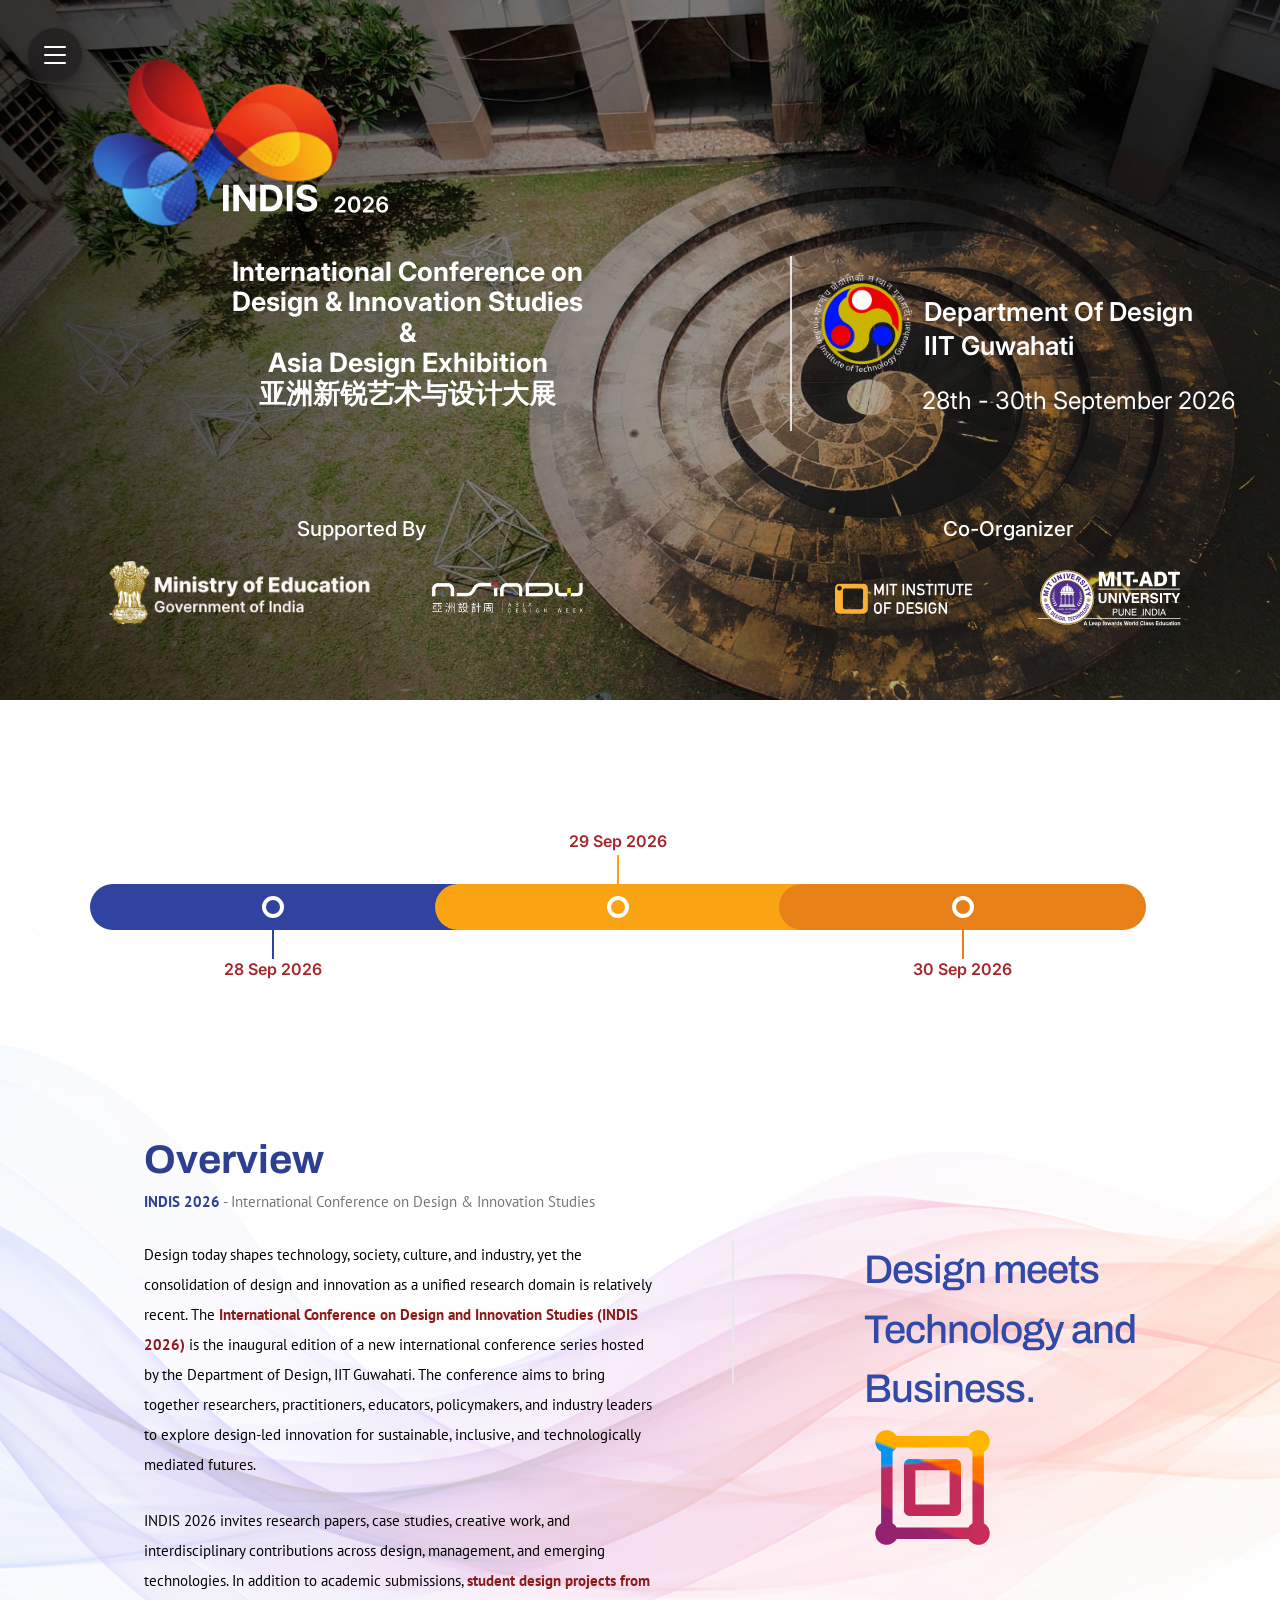
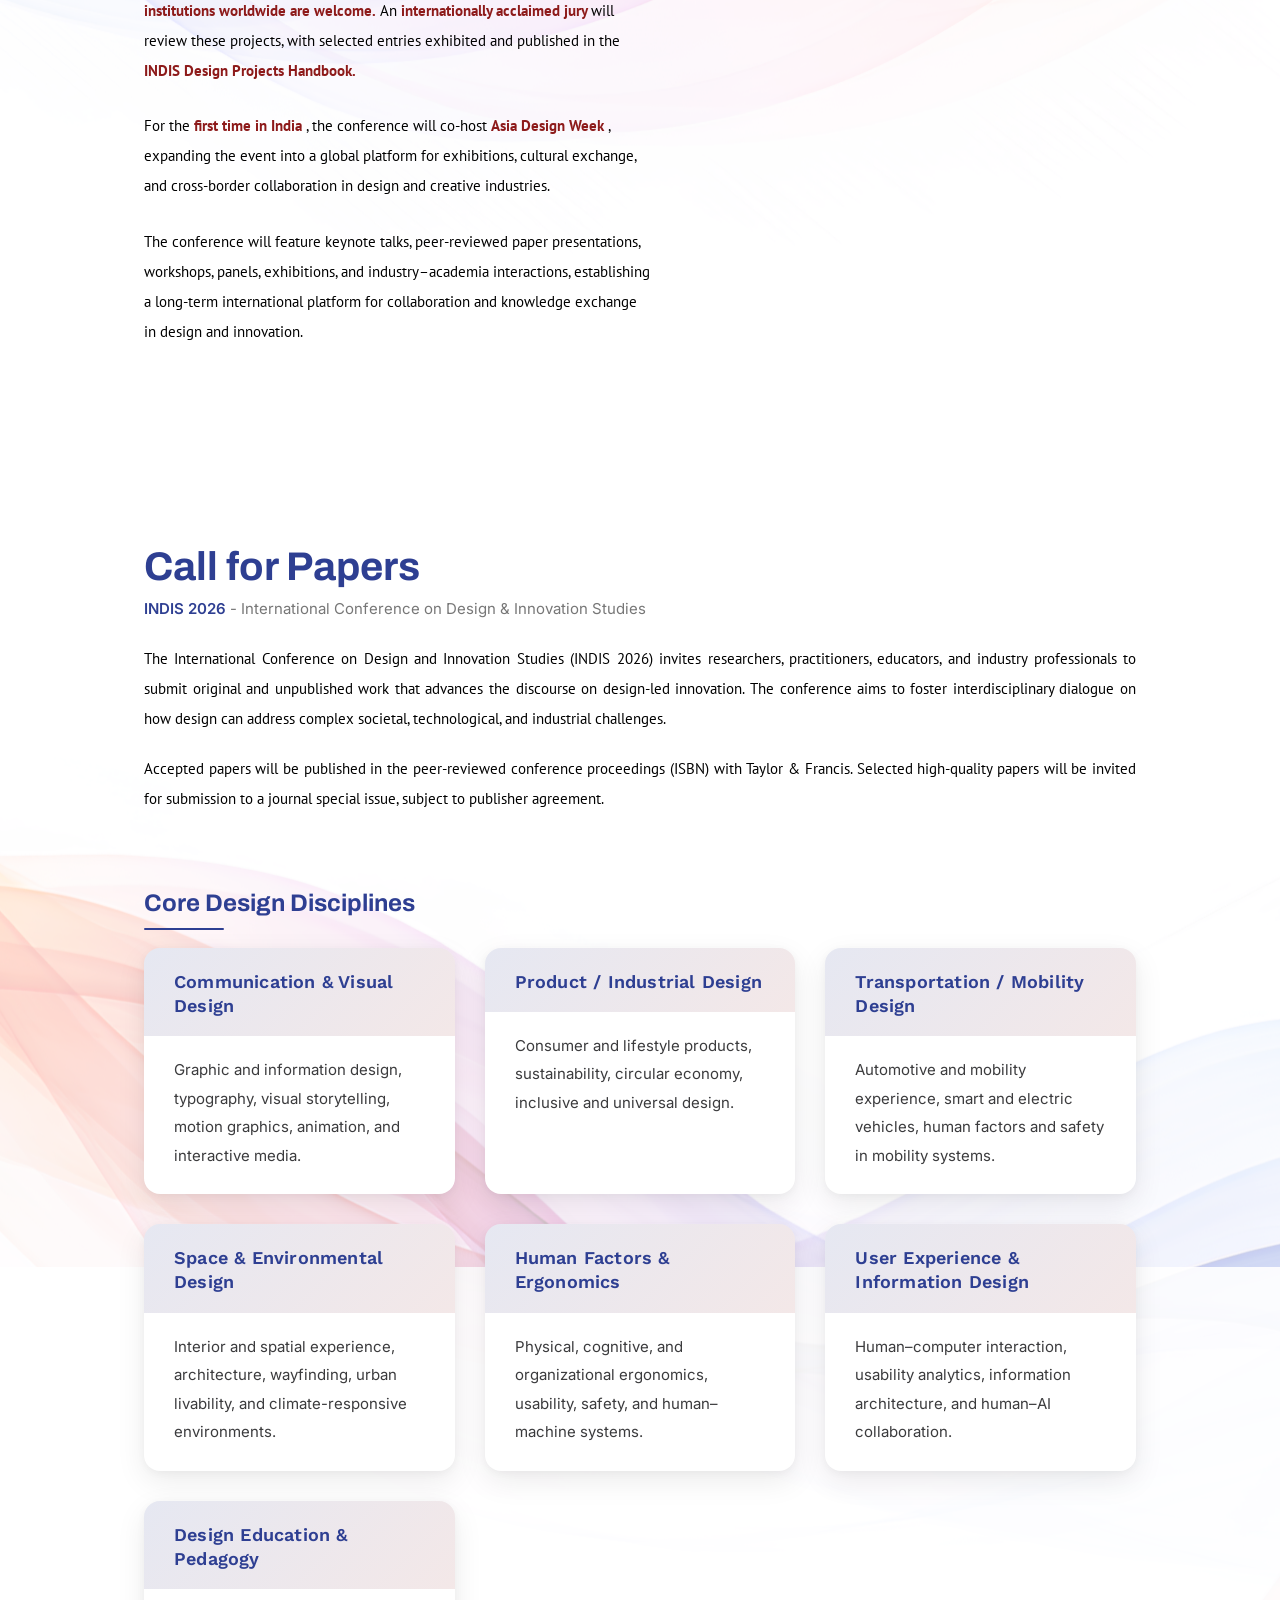
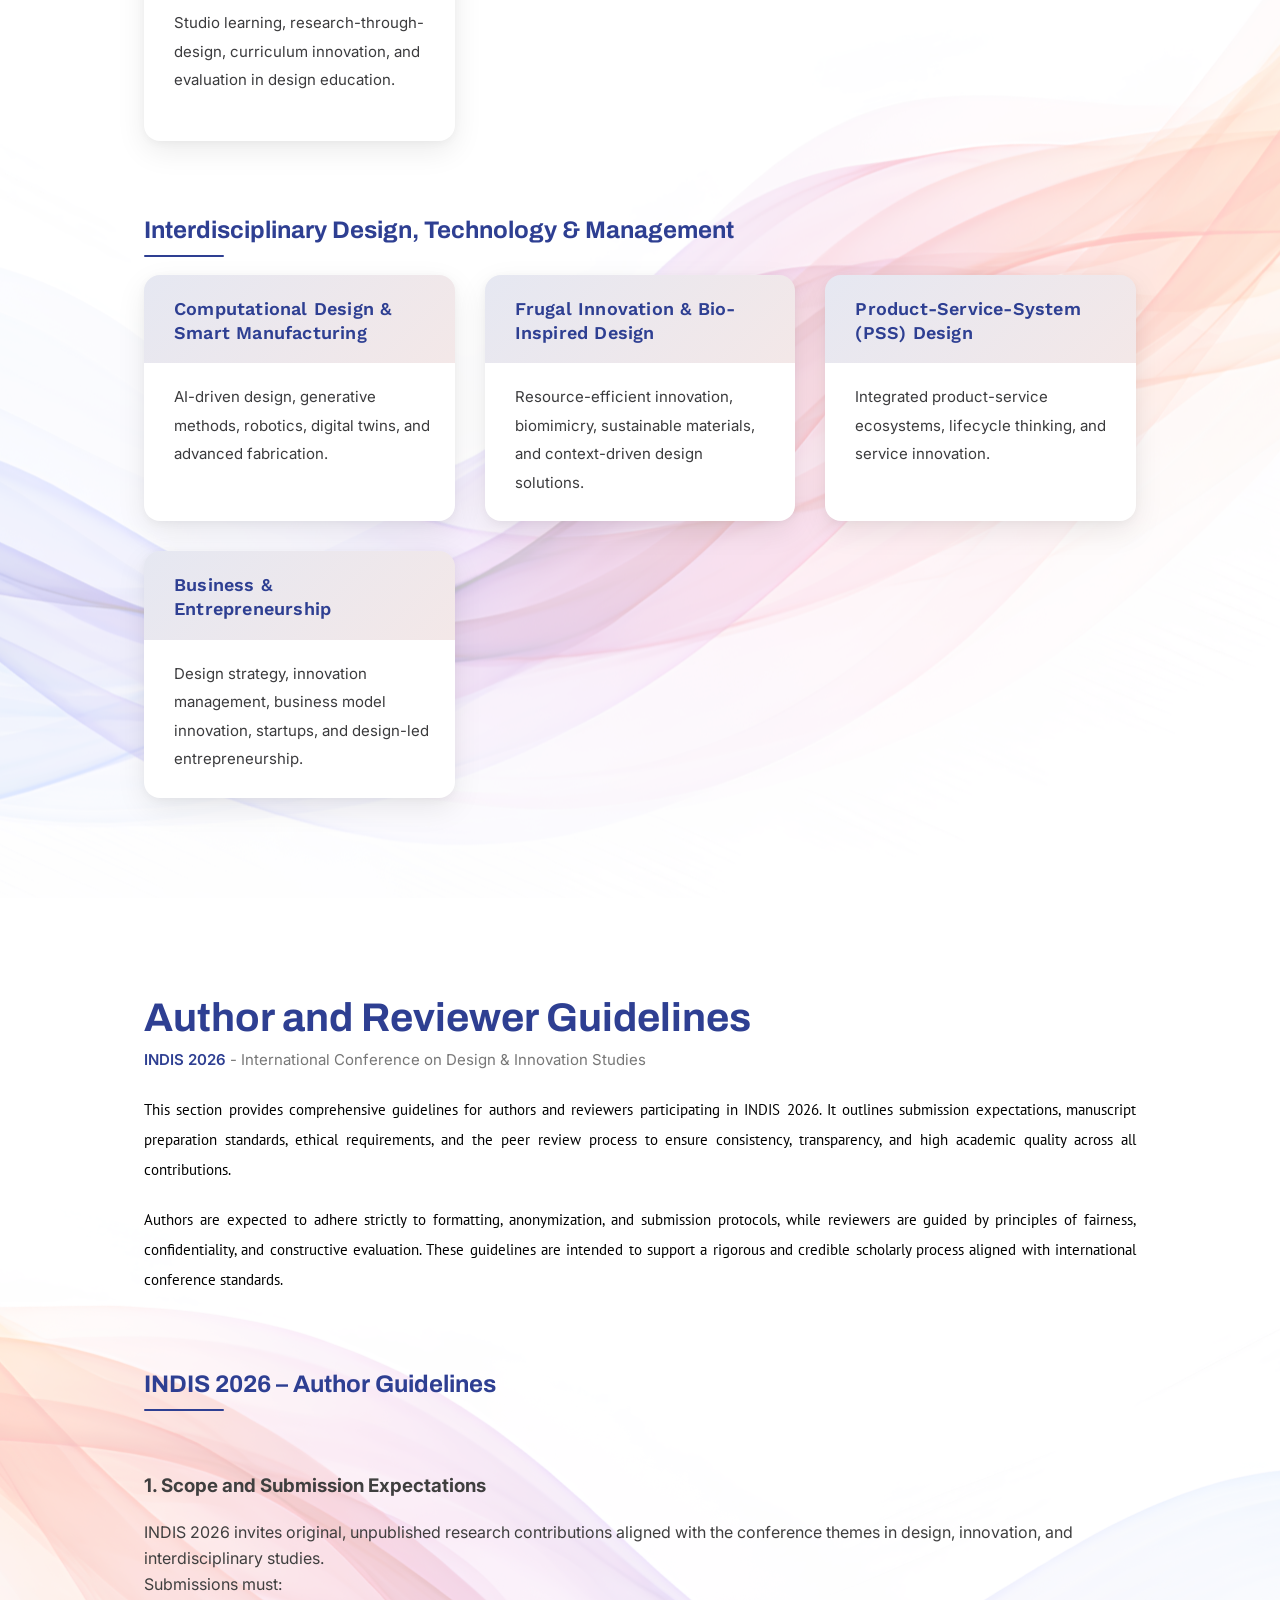
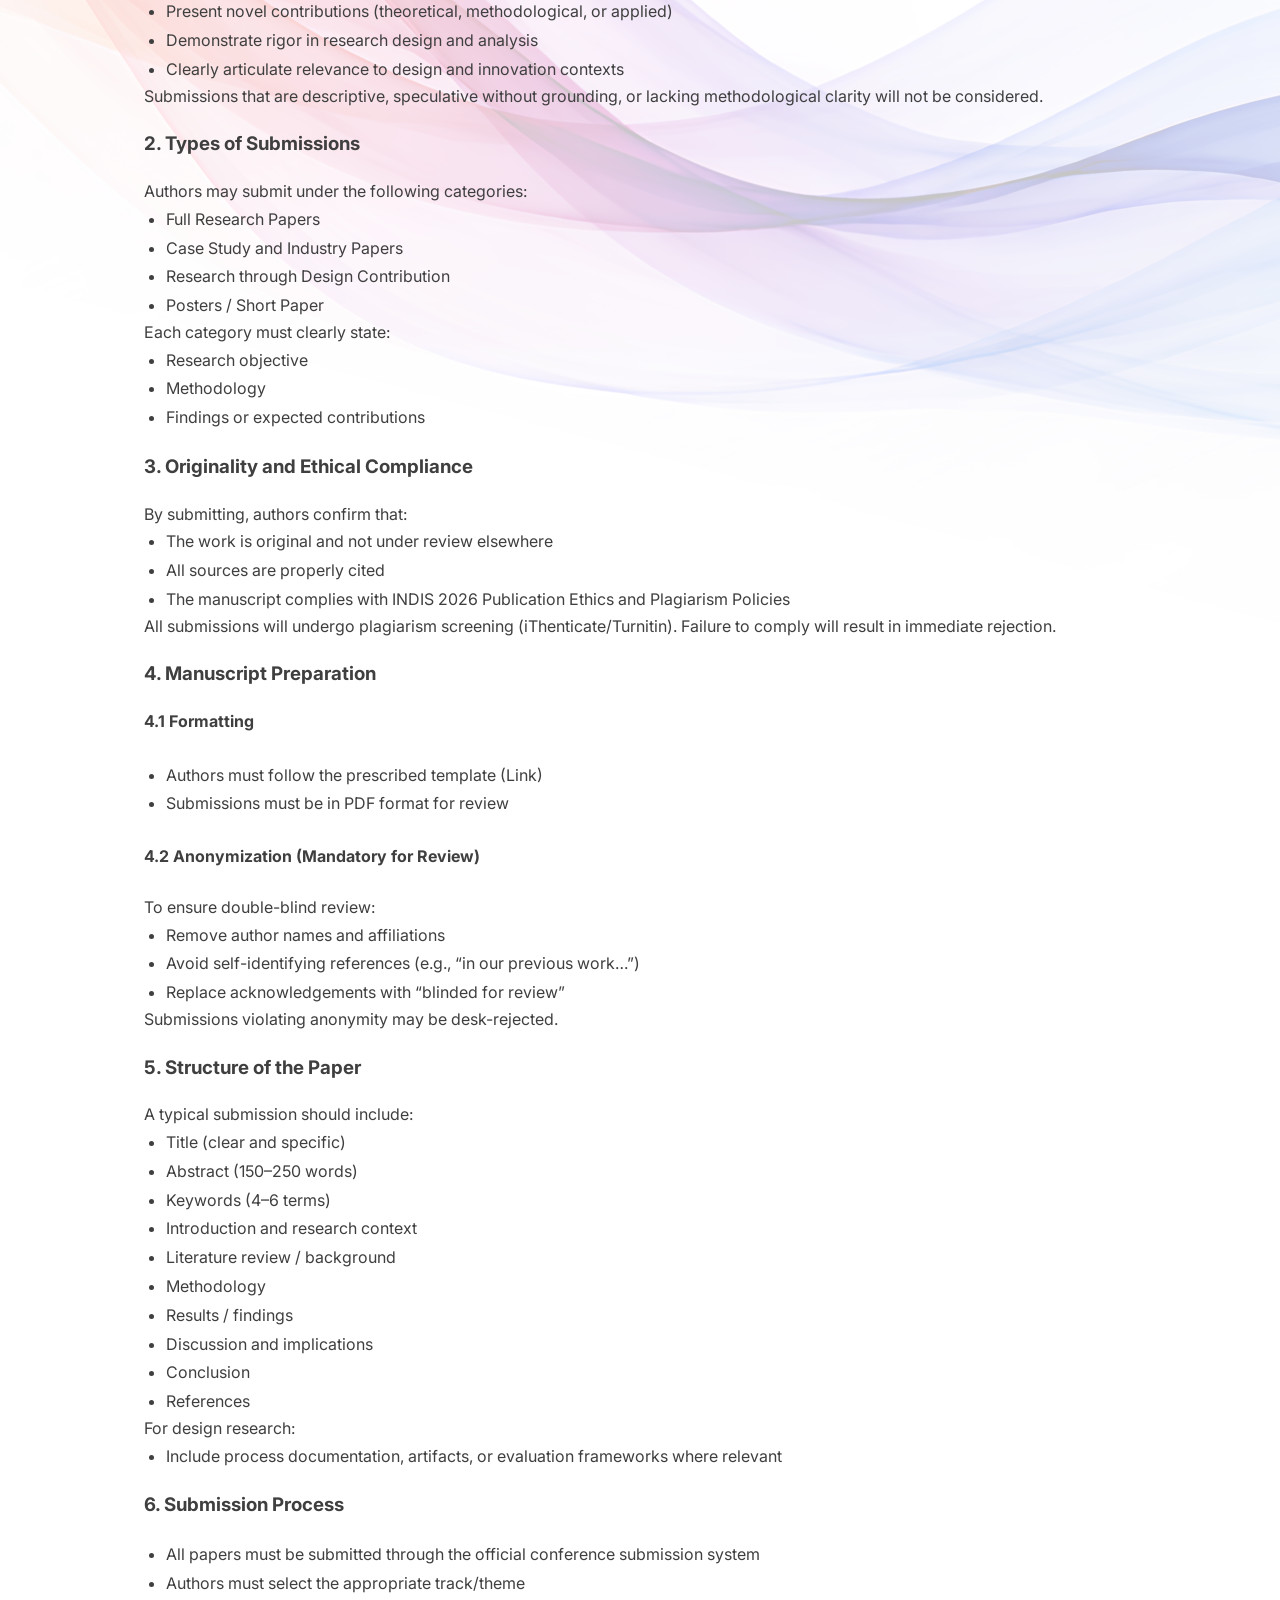
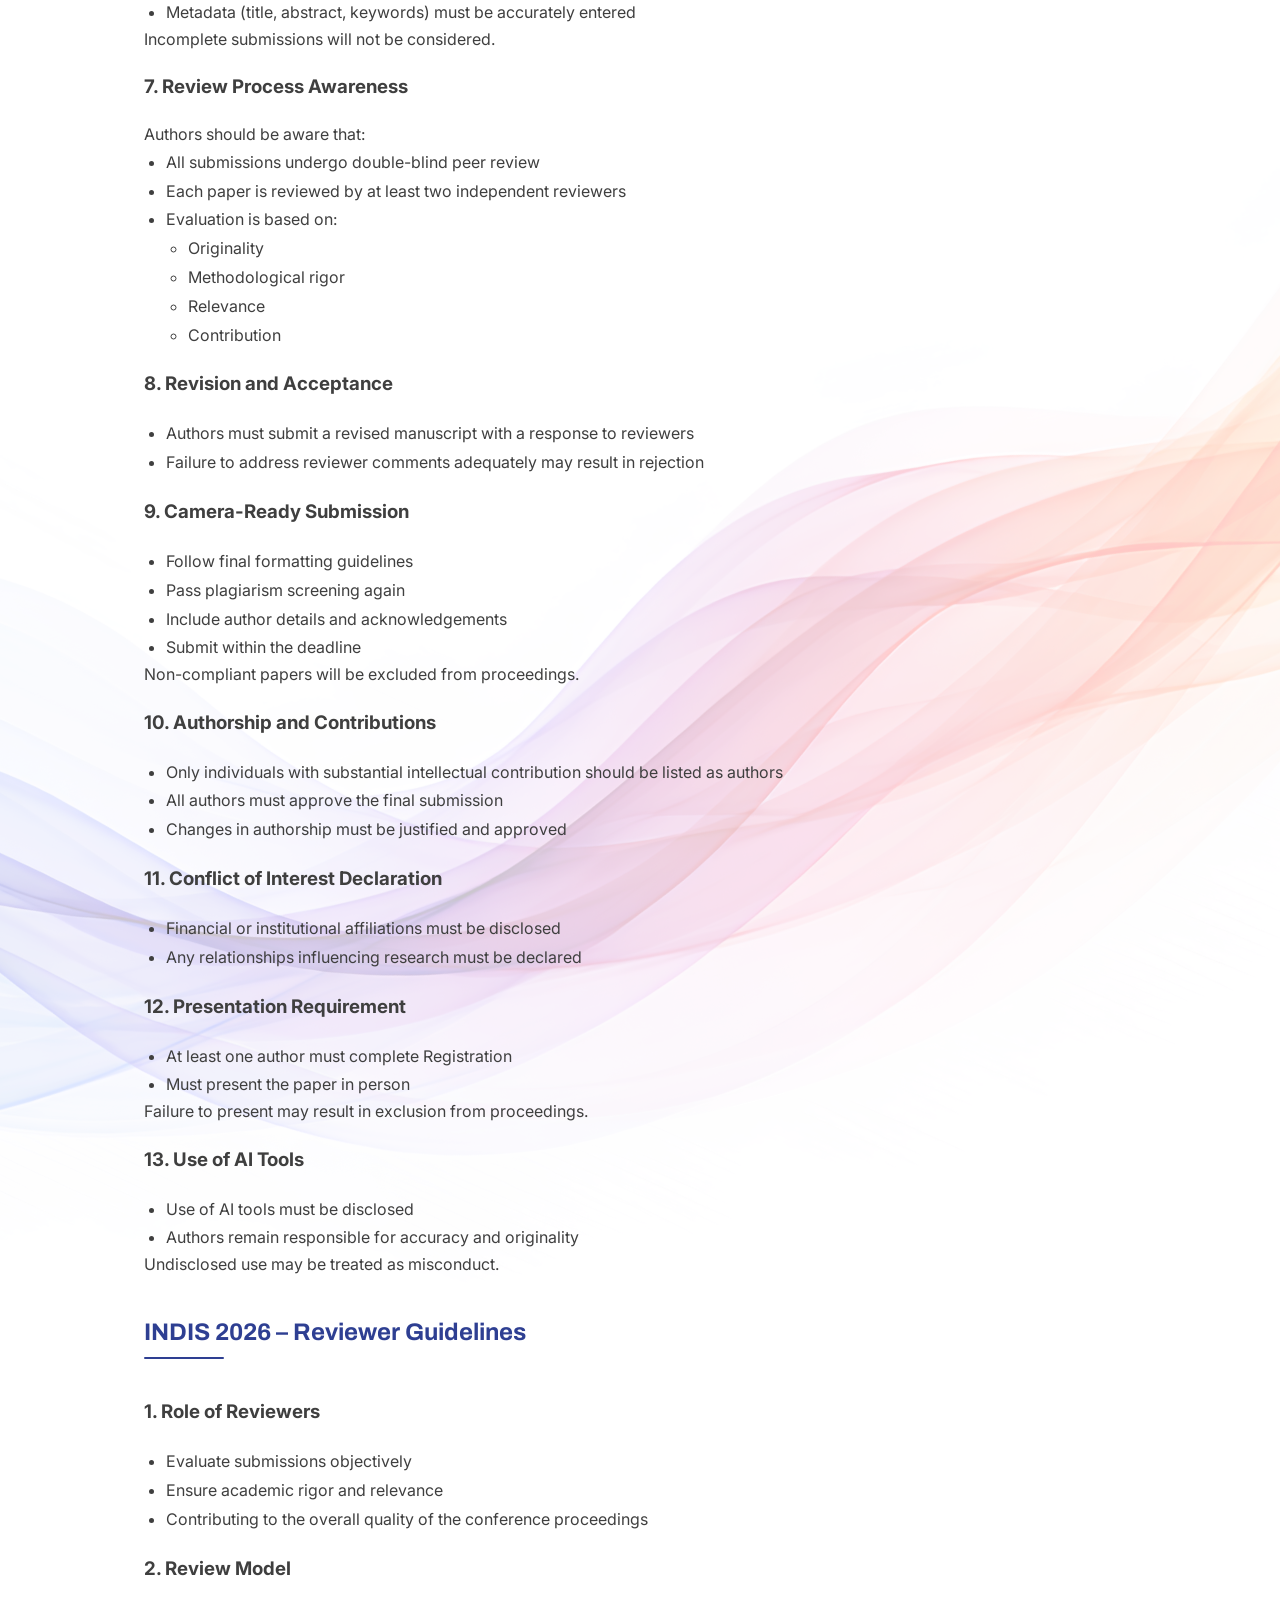
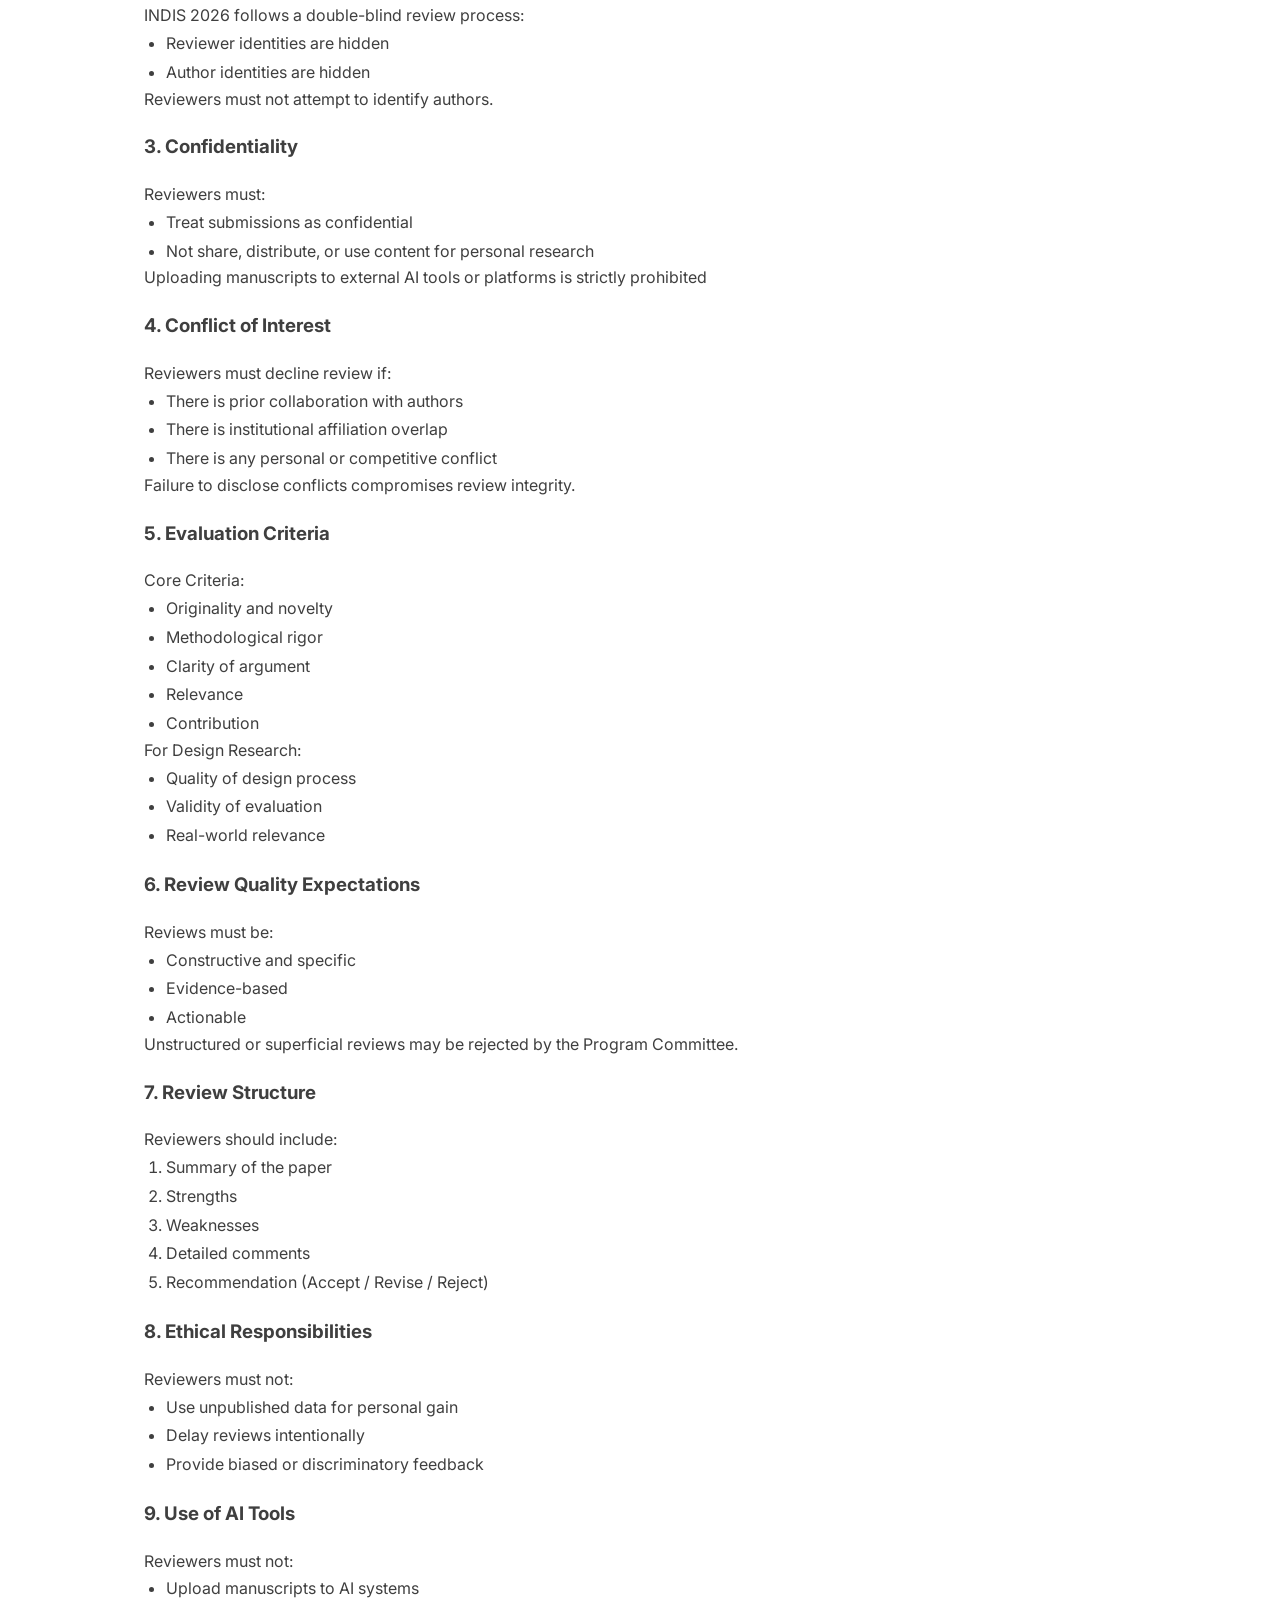
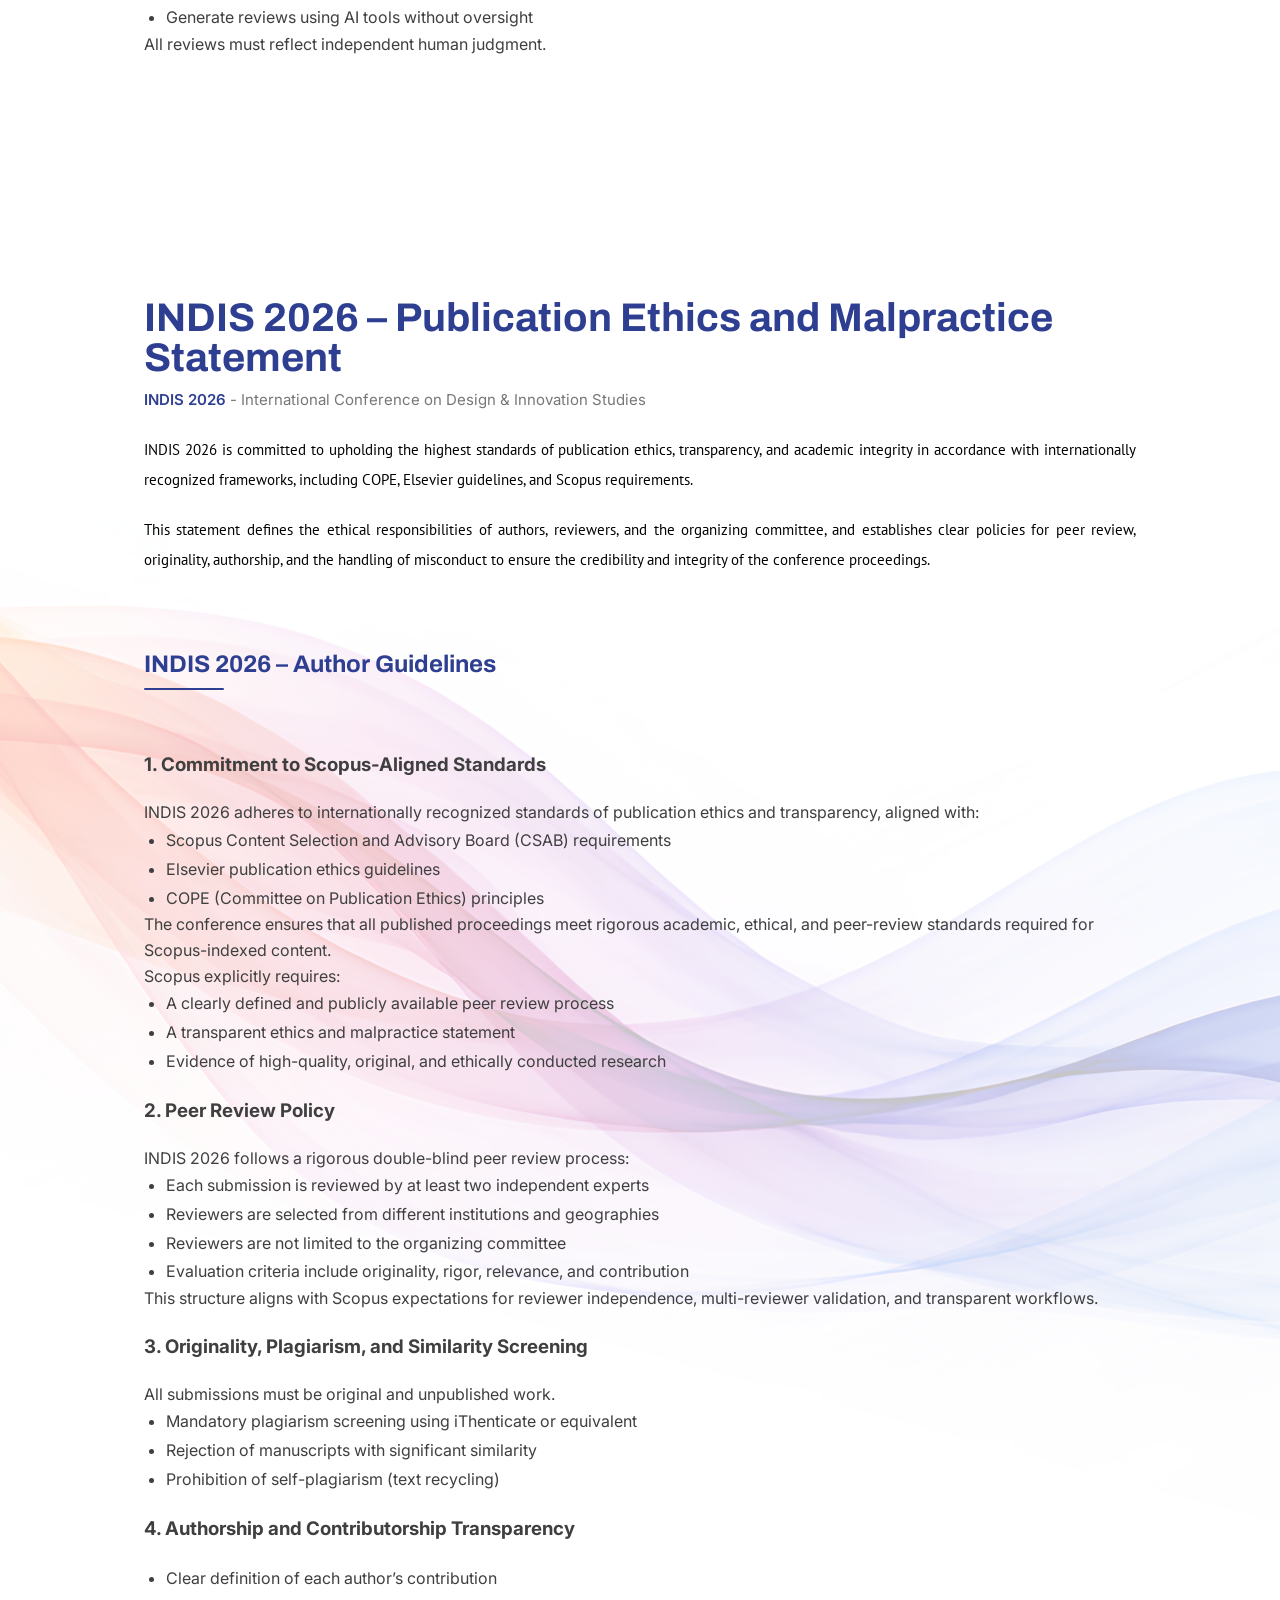
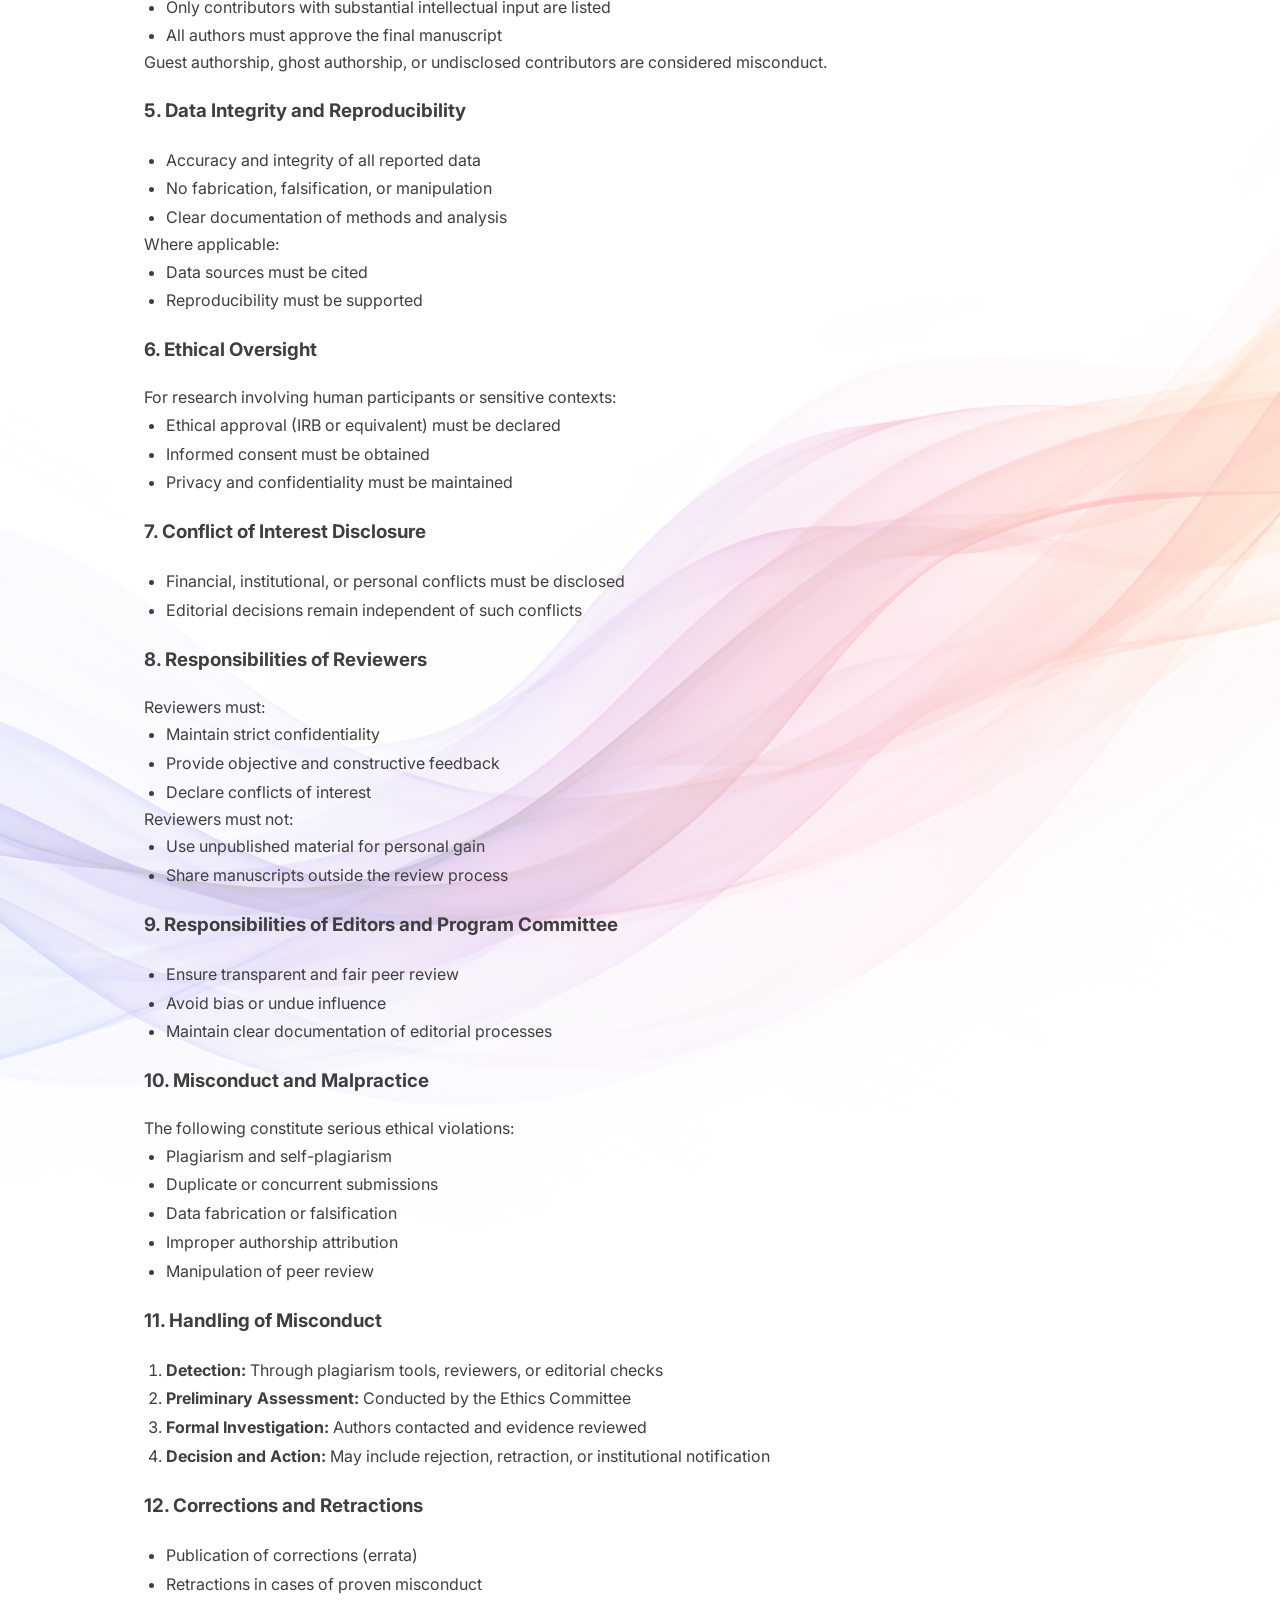
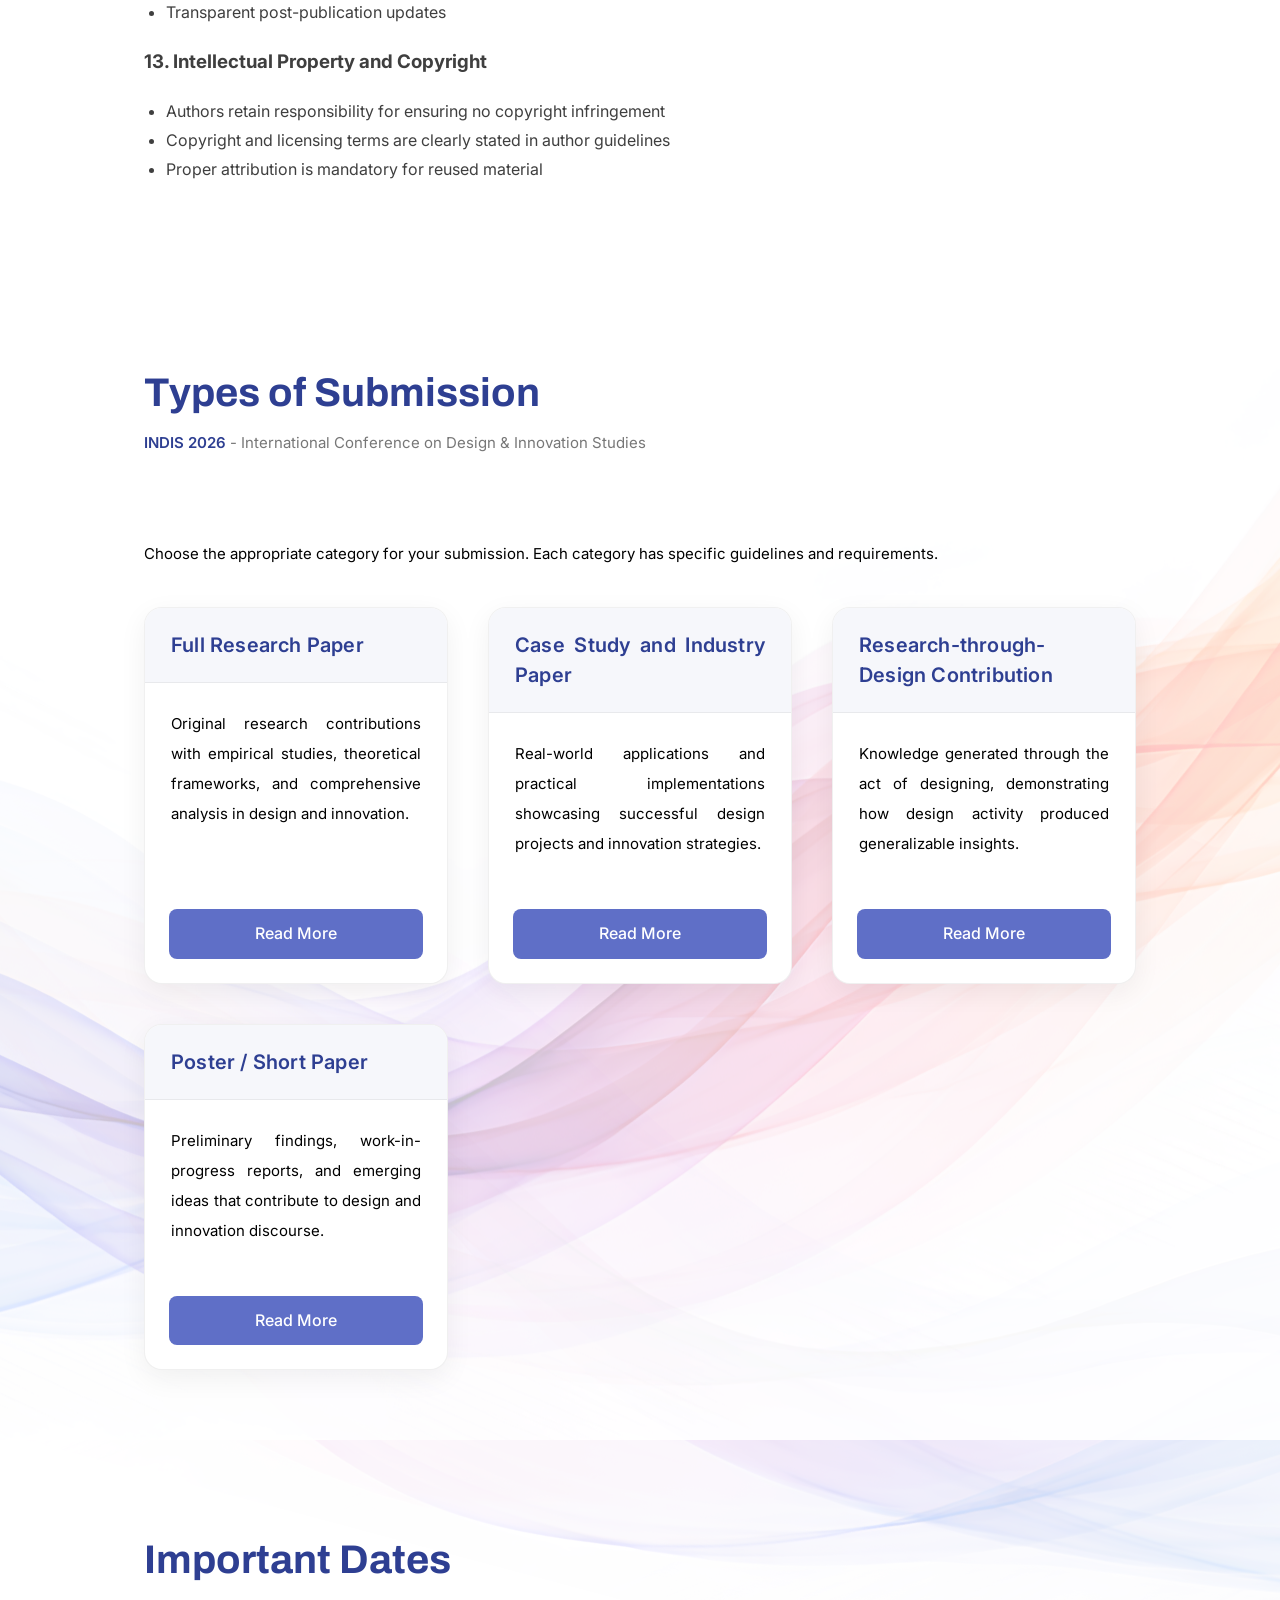
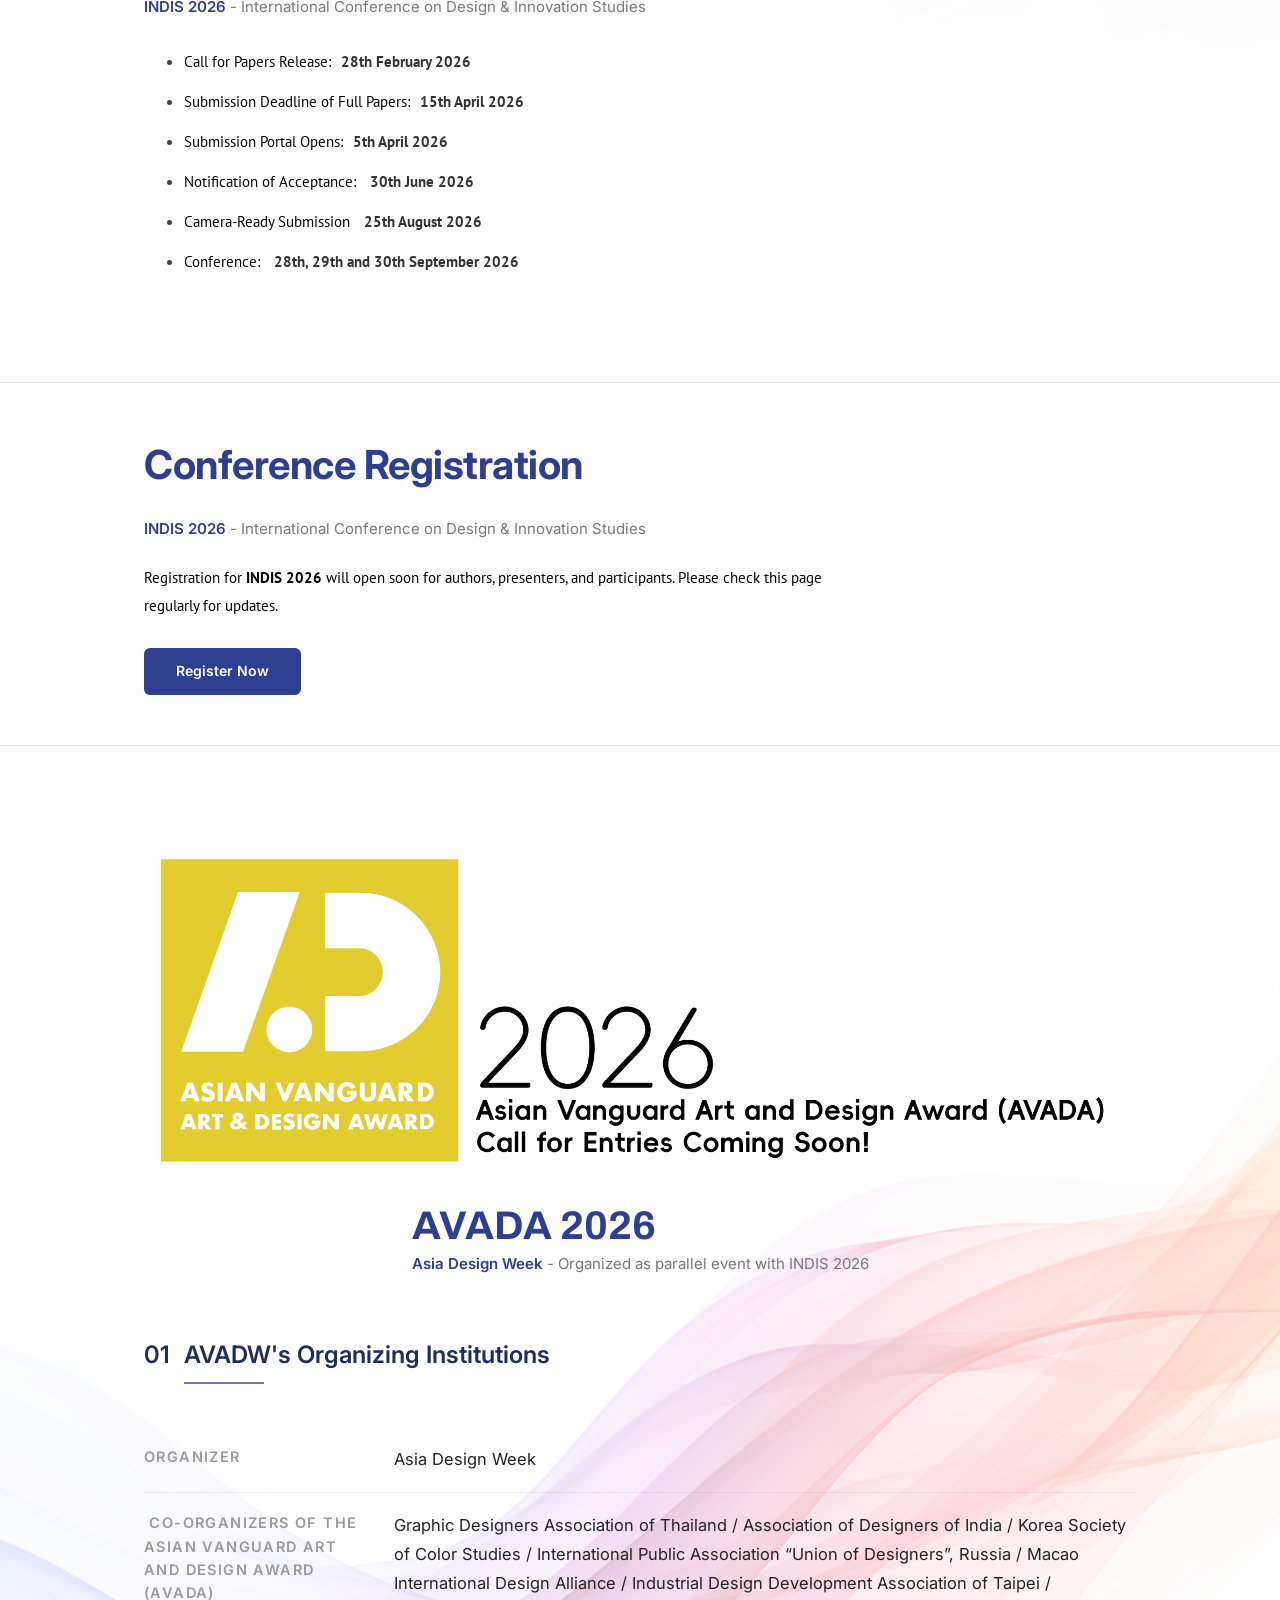
==== index.html @ 0a51dc32 "iab added" ====
<!doctype html>
<html lang="en">

<head>
  <meta charset="UTF-8" />
  <meta name="viewport" content="width=device-width, initial-scale=1.0" />

  <title>
    INDIS 2026 - International Conference on Design & Innovation Studies
  </title>
  <link rel="icon" type="image/png" href="images/indis_logo.png" />
  <link rel="stylesheet" href="css/paper.css" />
  <link rel="stylesheet" href="css/style.css" />
  <link
    href="https://fonts.googleapis.com/css2?family=Archivo:wght@400;700&family=DM+Sans:wght@400;500&family=Inter:wght@300;400;500;600;700&family=PT+Sans:wght@400;700&family=Work+Sans:wght@400;500&display=swap"
    rel="stylesheet" />
</head>

<body>
  <!-- Side Menu -->
  <nav id="sideMenu" class="side-menu">
    <button class="menu-close" onclick="toggleMenu()">
      <svg width="24" height="24" viewBox="0 0 24 24" fill="none">
        <path d="M18 6L6 18M6 6L18 18" stroke="#3f3f3f" stroke-width="2" stroke-linecap="round" />
      </svg>
    </button>
    <div class="menu-links">
      <a href="#" class="active">HOME</a>
      <a href="#overview">Overview</a>
      <a href="#call-for-papers">Call For Papers</a>
      <a href="#author_guiudelines">Author and Reviewer Guidelines</a>
      <a href="#publication_ethics">Publication Ethics and Malpractice Statement</a>
      <a href="#paper-submission-categories">Types of Submission</a>
      <a href="#important-dates">Important Dates</a>
      <a href="#registration">Registration</a>
      <a href="#adw">Asian Vanguard Art & Design Award 2026</a>
      <a href="#organisation">Organisation</a>
      <div class="menu-divider"></div>
      <a href="#contact">Contact</a>
    </div>
    <div class="social-media">
      <a href="#"><img src="images/icons/Social Media_Card/facebook.png" alt="Facebook" /></a>
      <a href="#"><img src="images/icons/Social Media_Card/twitter.png" alt="Twitter" /></a>
      <a href="#"><img src="images/icons/Social Media_Card/instagram.png" alt="Instagram" /></a>
      <a href="#"><img src="images/icons/Social Media_Card/linkedin.png" alt="LinkedIn" /></a>
      <a href="#"><img src="images/icons/Social Media_Card/youtube.png" alt="YouTube" /></a>
    </div>
  </nav>

  <!-- Hero Section -->
  <header class="hero">
    <div class="hero-overlay"></div>
    <div class="hamburger-menu" onclick="toggleMenu()">
      <span></span>
      <span></span>
      <span></span>
    </div>

    <div class="hero-content">
      <div class="logo-section">
        <img src="images/Indis_logo_full.svg" alt="INDIS Logo" class="iitg-logo" />
      </div>
      <div class="hero-title-section">
        <div class="title-wrapper">
          <h1>
            International Conference on<br />Design & Innovation Studies
            <br />
            & <br />
            <span>Asia Design Exhibition <br> 亚洲新锐艺术与设计大展</span>
          </h1>
        </div>
        <div class="date-section">
          <div class="date-divider"></div>
          <div class="event-date">
            <div class="organizer">
              <div class="org-icon">
                <img src="images/iitg-logo.svg" alt="iitg-logo" />
              </div>
              <p>Department Of Design<br />IIT Guwahati</p>
            </div>
            <p class="conference-date">28th - 30th September 2026</p>
          </div>
        </div>
      </div>
      <div class="hero-row-gap"></div>
      <div class="organizers">

        <div class="supporting-organizers">
          <p class="support-org-label">Supported By</p>
          <div class="support-org-logos">
            <img src="images/Frame 1000002065 (1).png" alt="LD Logo" id="emblem"
              style="width: auto; aspect-ratio: auto; height:70px" />
            <img src="images/partner-logo.png" alt="Partner Logo" />
          </div>
        </div>
        <div class="co-organizers">
          <p class="co-org-label">Co-Organizer</p>
          <div class="co-org-logos">
            <img src="images/ld-logo.svg" alt="LD Logo" />
            <img src="images/mit_2.svg" alt="Partner Logo" />
          </div>
        </div>
      </div>
    </div>
  </header>
  <div class="timeline-overview-content">
    <!-- Timeline Section -->
    <section class="timeline-section">
      <div class="timeline">
        <div class="timeline-bar" id="timeline-bar-1">
          <div class="timeline-dot" id="timeline-dot-1"></div>
          <div class="timeline-content" id="timeline-content-1">
            <div class="timeline-above-bar" id="timeline-above-bar-1"></div>
            <span class="timeline-date">28 Sep 2026</span>
          </div>
        </div>
        <div class="timeline-bar" id="timeline-bar-2">
          <div class="timeline-dot" id="timeline-dot-2"></div>
          <div class="timeline-content" id="timeline-content-2">
            <span class="timeline-date">29 Sep 2026</span>
            <div class="timeline-above-bar" id="timeline-above-bar-2"></div>
          </div>
        </div>
        <div class="timeline-bar" id="timeline-bar-3">
          <div class="timeline-dot" id="timeline-dot-3"></div>
          <div class="timeline-content" id="timeline-content-3">
            <div class="timeline-above-bar" id="timeline-above-bar-3"></div>
            <span class="timeline-date">30 Sep 2026</span>
            <!-- <p class="timeline-title">Day<br />3</p> -->
          </div>
        </div>
      </div>
    </section>

    <!-- Overview Section -->
    <section id="overview" class="overview-section">
      <div class="container">
        <div class="overview-content">
          <h2>Overview</h2>
          <p class="adv-collab sub-heading">
            <span>INDIS 2026</span> - International Conference on Design & Innovation Studies
          </p>
          <p>
            Design today shapes technology, society, culture, and industry,
            yet the consolidation of design and innovation as a unified
            research domain is relatively recent. The <b>International Conference
              on Design and Innovation Studies (INDIS 2026) </b> is the inaugural
            edition of a new international conference series hosted by the
            Department of Design, IIT Guwahati. The conference aims to bring
            together researchers, practitioners, educators, policymakers, and
            industry leaders to explore design-led innovation for sustainable,
            inclusive, and technologically mediated futures.
          </p>
          <br>
          <p>
            INDIS 2026 invites research papers, case studies, creative work,
            and interdisciplinary contributions across design, management, and
            emerging technologies. In addition to academic submissions,
            <b>student design projects from institutions worldwide are welcome.</b>
            An <b>internationally acclaimed jury </b> will review these projects, with
            selected entries exhibited and published in the <b>INDIS Design
              Projects Handbook. </b>
          </p>
          <br>
          <p>
            For the <b> first time in India </b>, the conference will co-host <b> Asia
              Design Week </b>, expanding the event into a global platform for
            exhibitions, cultural exchange, and cross-border collaboration in
            design and creative industries.
          </p>
          <br>
          <p>
            The conference will feature keynote talks, peer-reviewed paper
            presentations, workshops, panels, exhibitions, and
            industry–academia interactions, establishing a long-term
            international platform for collaboration and knowledge exchange in
            design and innovation.
          </p>
        </div>
        <div class="overview-divider"></div>
        <div class="overview-sidebar">
          <h3>Design meets<br />Technology and<br />Business.</h3>
          <div class="design-icon">
            <img src="images/icons/overview_icon.svg" alt="Design Tools" />
          </div>
        </div>
      </div>
    </section>
  </div>
  <div class="papers-section-content">
    <!-- Call for Papers Section -->
    <section id="call-for-papers" class="call-for-papers">
      <div class="container">
        <h2>Call for Papers</h2>
        <p class="adv-collab sub-heading">
          <span>INDIS 2026</span> - International Conference on Design & Innovation Studies
        </p>
        <div class="cfp-intro">
          <!-- <p style="font-size: 20px;">
            <b>
              International Conference on Design and Innovation Studies (INDIS
              2026)</b>
            Department of Design, IIT Guwahati
          </p> -->
          <p>
            The International Conference on Design and Innovation Studies
            (INDIS 2026) invites researchers, practitioners, educators, and
            industry professionals to submit original and unpublished work
            that advances the discourse on design-led innovation. The
            conference aims to foster interdisciplinary dialogue on how design
            can address complex societal, technological, and industrial
            challenges.
          </p>
          <p>
            Accepted papers will be published in the peer-reviewed conference
            proceedings (ISBN) with Taylor & Francis. Selected high-quality papers
            will be invited for submission to a journal special issue, subject
            to publisher agreement.
          </p>
        </div>

        <div class="topics-container">
          <!-- THEME 1: Core Design Disciplines -->
          <div class="theme-section">
            <h3 class="theme-title">Core Design Disciplines</h3>
            <div class="topics-grid">
              <div class="topic-card">
                <div class="topic-badge">
                  <p>Communication & Visual Design</p>
                </div>
                <div class="topic-description">
                  <p>
                    Graphic and information design, typography, visual
                    storytelling, motion graphics, animation, and interactive
                    media.
                  </p>
                </div>
              </div>
              <div class="topic-card">
                <div class="topic-badge">
                  <p>Product / Industrial Design</p>
                </div>
                <div class="topic-description">
                  <p>
                    Consumer and lifestyle products, sustainability, circular
                    economy, inclusive and universal design.
                  </p>
                </div>
              </div>
              <div class="topic-card">
                <div class="topic-badge">
                  <p>Transportation / Mobility Design</p>
                </div>
                <div class="topic-description">
                  <p>
                    Automotive and mobility experience, smart and electric
                    vehicles, human factors and safety in mobility systems.
                  </p>
                </div>
              </div>
              <div class="topic-card">
                <div class="topic-badge">
                  <p>Space & Environmental Design</p>
                </div>
                <div class="topic-description">
                  <p>
                    Interior and spatial experience, architecture, wayfinding,
                    urban livability, and climate-responsive environments.
                  </p>
                </div>
              </div>
              <div class="topic-card">
                <div class="topic-badge">
                  <p>Human Factors & Ergonomics</p>
                </div>
                <div class="topic-description">
                  <p>
                    Physical, cognitive, and organizational ergonomics,
                    usability, safety, and human–machine systems.
                  </p>
                </div>
              </div>
              <div class="topic-card">
                <div class="topic-badge">
                  <p>User Experience & Information Design</p>
                </div>
                <div class="topic-description">
                  <p>
                    Human–computer interaction, usability analytics, information
                    architecture, and human–AI collaboration.
                  </p>
                </div>
              </div>
              <div class="topic-card">
                <div class="topic-badge">
                  <p>Design Education & Pedagogy</p>
                </div>
                <div class="topic-description">
                  <p>
                    Studio learning, research-through-design, curriculum
                    innovation, and evaluation in design education.
                  </p>
                </div>
              </div>
            </div>
          </div>

          <!-- THEME 2: Interdisciplinary Design, Technology & Management -->
          <div class="theme-section">
            <h3 class="theme-title">
              Interdisciplinary Design, Technology & Management
            </h3>
            <div class="topics-grid">
              <div class="topic-card">
                <div class="topic-badge">
                  <p>Computational Design & Smart Manufacturing</p>
                </div>
                <div class="topic-description">
                  <p>
                    AI-driven design, generative methods, robotics, digital
                    twins, and advanced fabrication.
                  </p>
                </div>
              </div>
              <div class="topic-card">
                <div class="topic-badge">
                  <p>Frugal Innovation & Bio-Inspired Design</p>
                </div>
                <div class="topic-description">
                  <p>
                    Resource-efficient innovation, biomimicry, sustainable
                    materials, and context-driven design solutions.
                  </p>
                </div>
              </div>
              <div class="topic-card">
                <div class="topic-badge">
                  <p>Product-Service-System (PSS) Design</p>
                </div>
                <div class="topic-description">
                  <p>
                    Integrated product-service ecosystems, lifecycle thinking,
                    and service innovation.
                  </p>
                </div>
              </div>
              <div class="topic-card">
                <div class="topic-badge">
                  <p>Business & Entrepreneurship</p>
                </div>
                <div class="topic-description">
                  <p>
                    Design strategy, innovation management, business model
                    innovation, startups, and design-led entrepreneurship.
                  </p>
                </div>
              </div>
            </div>
          </div>
        </div>
      </div>
    </section>
  </div>

  <div class="papers-section-content">
    <!-- Call for Papers Section -->
    <section id="author_guiudelines" class="call-for-papers">
      <div class="container">
        <h2>Author and Reviewer Guidelines</h2>
        <p class="adv-collab sub-heading">
          <span>INDIS 2026</span> - International Conference on Design & Innovation Studies
        </p>
        <div class="cfp-intro">
          <p>
            This section provides comprehensive guidelines for authors and reviewers participating in INDIS 2026. It
            outlines submission expectations, manuscript preparation standards, ethical requirements, and the peer
            review process to ensure consistency, transparency, and high academic quality across all contributions.
          </p>

          <p>
            Authors are expected to adhere strictly to formatting, anonymization, and submission protocols, while
            reviewers are guided by principles of fairness, confidentiality, and constructive evaluation. These
            guidelines are intended to support a rigorous and credible scholarly process aligned with international
            conference standards.
          </p>
        </div>

        <div class="topics-container">
          <div class="theme-section">
            <h3 class="theme-title">INDIS 2026 – Author Guidelines</h3>
            <div class="content-section">

              <h3 class="section-heading">1. Scope and Submission Expectations</h3>

              <p>
                INDIS 2026 invites original, unpublished research contributions aligned with the conference themes in
                design, innovation, and interdisciplinary studies.
              </p>

              <p>Submissions must:</p>
              <ul class="simple-list">
                <li>Present novel contributions (theoretical, methodological, or applied)</li>
                <li>Demonstrate rigor in research design and analysis</li>
                <li>Clearly articulate relevance to design and innovation contexts</li>
              </ul>

              <p>
                Submissions that are descriptive, speculative without grounding, or lacking methodological clarity will
                not be considered.
              </p>


              <h3 class="section-heading">2. Types of Submissions</h3>

              <p>Authors may submit under the following categories:</p>

              <ul class="simple-list">
                <li>Full Research Papers</li>
                <li>Case Study and Industry Papers</li>
                <li>Research through Design Contribution</li>
                <li>Posters / Short Paper</li>
              </ul>

              <p>Each category must clearly state:</p>

              <ul class="simple-list">
                <li>Research objective</li>
                <li>Methodology</li>
                <li>Findings or expected contributions</li>
              </ul>


              <h3 class="section-heading">3. Originality and Ethical Compliance</h3>

              <p>By submitting, authors confirm that:</p>

              <ul class="simple-list">
                <li>The work is original and not under review elsewhere</li>
                <li>All sources are properly cited</li>
                <li>The manuscript complies with INDIS 2026 Publication Ethics and Plagiarism Policies</li>
              </ul>

              <p>
                All submissions will undergo plagiarism screening (iThenticate/Turnitin).
                Failure to comply will result in immediate rejection.
              </p>


              <h3 class="section-heading">4. Manuscript Preparation</h3>

              <h4>4.1 Formatting</h4>
              <br />
              <ul class="simple-list">
                <li>Authors must follow the prescribed template (Link)</li>
                <li>Submissions must be in PDF format for review</li>
              </ul>
              <br />
              <h4>4.2 Anonymization (Mandatory for Review)</h4>
              <br />
              <p>To ensure double-blind review:</p>

              <ul class="simple-list">
                <li>Remove author names and affiliations</li>
                <li>Avoid self-identifying references (e.g., “in our previous work…”)</li>
                <li>Replace acknowledgements with “blinded for review”</li>
              </ul>

              <p>Submissions violating anonymity may be desk-rejected.</p>


              <h3 class="section-heading">5. Structure of the Paper</h3>

              <p>A typical submission should include:</p>

              <ul class="simple-list">
                <li>Title (clear and specific)</li>
                <li>Abstract (150–250 words)</li>
                <li>Keywords (4–6 terms)</li>
                <li>Introduction and research context</li>
                <li>Literature review / background</li>
                <li>Methodology</li>
                <li>Results / findings</li>
                <li>Discussion and implications</li>
                <li>Conclusion</li>
                <li>References</li>
              </ul>

              <p>For design research:</p>
              <ul class="simple-list">
                <li>Include process documentation, artifacts, or evaluation frameworks where relevant</li>
              </ul>


              <h3 class="section-heading">6. Submission Process</h3>

              <ul class="simple-list">
                <li>All papers must be submitted through the official conference submission system</li>
                <li>Authors must select the appropriate track/theme</li>
                <li>Metadata (title, abstract, keywords) must be accurately entered</li>
              </ul>

              <p>Incomplete submissions will not be considered.</p>


              <h3 class="section-heading">7. Review Process Awareness</h3>

              <p>Authors should be aware that:</p>

              <ul class="simple-list">
                <li>All submissions undergo double-blind peer review</li>
                <li>Each paper is reviewed by at least two independent reviewers</li>
                <li>Evaluation is based on:
                  <ul class="simple-list">
                    <li>Originality</li>
                    <li>Methodological rigor</li>
                    <li>Relevance</li>
                    <li>Contribution</li>
                  </ul>
                </li>
              </ul>


              <h3 class="section-heading">8. Revision and Acceptance</h3>

              <ul class="simple-list">
                <li>Authors must submit a revised manuscript with a response to reviewers</li>
                <li>Failure to address reviewer comments adequately may result in rejection</li>
              </ul>


              <h3 class="section-heading">9. Camera-Ready Submission</h3>

              <ul class="simple-list">
                <li>Follow final formatting guidelines</li>
                <li>Pass plagiarism screening again</li>
                <li>Include author details and acknowledgements</li>
                <li>Submit within the deadline</li>
              </ul>

              <p>Non-compliant papers will be excluded from proceedings.</p>


              <h3 class="section-heading">10. Authorship and Contributions</h3>

              <ul class="simple-list">
                <li>Only individuals with substantial intellectual contribution should be listed as authors</li>
                <li>All authors must approve the final submission</li>
                <li>Changes in authorship must be justified and approved</li>
              </ul>


              <h3 class="section-heading">11. Conflict of Interest Declaration</h3>

              <ul class="simple-list">
                <li>Financial or institutional affiliations must be disclosed</li>
                <li>Any relationships influencing research must be declared</li>
              </ul>


              <h3 class="section-heading">12. Presentation Requirement</h3>

              <ul class="simple-list">
                <li>At least one author must complete Registration</li>
                <li>Must present the paper in person</li>
              </ul>

              <p>Failure to present may result in exclusion from proceedings.</p>


              <h3 class="section-heading">13. Use of AI Tools</h3>

              <ul class="simple-list">
                <li>Use of AI tools must be disclosed</li>
                <li>Authors remain responsible for accuracy and originality</li>
              </ul>

              <p>Undisclosed use may be treated as misconduct.</p>
              <br />

              <h3 class="theme-title">INDIS 2026 – Reviewer Guidelines</h3>

              <h3 class="section-heading">1. Role of Reviewers</h3>

              <ul class="simple-list">
                <li>Evaluate submissions objectively</li>
                <li>Ensure academic rigor and relevance</li>
                <li>Contributing to the overall quality of the conference proceedings</li>
              </ul>


              <h3 class="section-heading">2. Review Model</h3>

              <p>INDIS 2026 follows a double-blind review process:</p>

              <ul class="simple-list">
                <li>Reviewer identities are hidden</li>
                <li>Author identities are hidden</li>
              </ul>

              <p>Reviewers must not attempt to identify authors.</p>


              <h3 class="section-heading">3. Confidentiality</h3>
              <p>Reviewers must:</p>

              <ul class="simple-list">
                <li>Treat submissions as confidential</li>
                <li>Not share, distribute, or use content for personal research</li>
              </ul>

              <p> Uploading manuscripts to external AI tools or platforms is strictly prohibited</p>


              <h3 class="section-heading">4. Conflict of Interest</h3>
              <p> Reviewers must decline review if:</p>
              <ul class="simple-list">
                <li>There is prior collaboration with authors</li>
                <li>There is institutional affiliation overlap</li>
                <li>There is any personal or competitive conflict</li>
              </ul>
              <p>Failure to disclose conflicts compromises review integrity.</p>


              <h3 class="section-heading">5. Evaluation Criteria</h3>

              <p>Core Criteria:</p>

              <ul class="simple-list">
                <li>Originality and novelty</li>
                <li>Methodological rigor</li>
                <li>Clarity of argument</li>
                <li>Relevance</li>
                <li>Contribution</li>
              </ul>

              <p>For Design Research:</p>

              <ul class="simple-list">
                <li>Quality of design process</li>
                <li>Validity of evaluation</li>
                <li>Real-world relevance</li>
              </ul>


              <h3 class="section-heading">6. Review Quality Expectations</h3>
              <p>Reviews must be:</p>
              <ul class="simple-list">
                <li>Constructive and specific</li>
                <li>Evidence-based</li>
                <li>Actionable</li>
              </ul>
              <p>Unstructured or superficial reviews may be rejected by the Program Committee.</p>


              <h3 class="section-heading">7. Review Structure</h3>
              <p>Reviewers should include:</p>
              <ol class="numbered-list">
                <li>Summary of the paper</li>
                <li>Strengths</li>
                <li>Weaknesses</li>
                <li>Detailed comments</li>
                <li>Recommendation (Accept / Revise / Reject)</li>
              </ol>


              <h3 class="section-heading">8. Ethical Responsibilities</h3>
              <p>Reviewers must not:</p>
              <ul class="simple-list">
                <li>Use unpublished data for personal gain</li>
                <li>Delay reviews intentionally</li>
                <li>Provide biased or discriminatory feedback</li>
              </ul>


              <h3 class="section-heading">9. Use of AI Tools</h3>
              <p>Reviewers must not:</p>
              <ul class="simple-list">
                <li>Upload manuscripts to AI systems</li>
                <li>Generate reviews using AI tools without oversight</li>
              </ul>
              <p>All reviews must reflect independent human judgment.</p>

            </div>
          </div>
        </div>
      </div>
    </section>
  </div>

  <div class="papers-section-content">
    <section id="publication_ethics" class="call-for-papers">
      <div class="container">
        <h2>INDIS 2026 – Publication Ethics and Malpractice Statement </h2>
        <p class="adv-collab sub-heading">
          <span>INDIS 2026</span> - International Conference on Design & Innovation Studies
        </p>
        <div class="cfp-intro">
          <p>
            INDIS 2026 is committed to upholding the highest standards of publication ethics, transparency, and academic
            integrity in accordance with internationally recognized frameworks, including COPE, Elsevier guidelines, and
            Scopus requirements.
          </p>

          <p>
            This statement defines the ethical responsibilities of authors, reviewers, and the organizing committee, and
            establishes clear policies for peer review, originality, authorship, and the handling of misconduct to
            ensure the credibility and integrity of the conference proceedings.
          </p>
        </div>

        <div class="topics-container">
          <div class="theme-section">
            <h3 class="theme-title">INDIS 2026 – Author Guidelines</h3>
            <div class="content-section">

              <h3 class="section-heading">1. Commitment to Scopus-Aligned Standards</h3>

              <p>
                INDIS 2026 adheres to internationally recognized standards of publication ethics and transparency,
                aligned with:
              </p>

              <ul class="simple-list">
                <li>Scopus Content Selection and Advisory Board (CSAB) requirements</li>
                <li>Elsevier publication ethics guidelines</li>
                <li>COPE (Committee on Publication Ethics) principles</li>
              </ul>

              <p>
                The conference ensures that all published proceedings meet rigorous academic, ethical, and peer-review
                standards required for Scopus-indexed content.
              </p>

              <p>Scopus explicitly requires:</p>

              <ul class="simple-list">
                <li>A clearly defined and publicly available peer review process</li>
                <li>A transparent ethics and malpractice statement</li>
                <li>Evidence of high-quality, original, and ethically conducted research</li>
              </ul>


              <h3 class="section-heading">2. Peer Review Policy</h3>

              <p>INDIS 2026 follows a rigorous double-blind peer review process:</p>

              <ul class="simple-list">
                <li>Each submission is reviewed by at least two independent experts</li>
                <li>Reviewers are selected from different institutions and geographies</li>
                <li>Reviewers are not limited to the organizing committee</li>
                <li>Evaluation criteria include originality, rigor, relevance, and contribution</li>
              </ul>

              <p>
                This structure aligns with Scopus expectations for reviewer independence, multi-reviewer validation, and
                transparent workflows.
              </p>


              <h3 class="section-heading">3. Originality, Plagiarism, and Similarity Screening</h3>

              <p>All submissions must be original and unpublished work.</p>

              <ul class="simple-list">
                <li>Mandatory plagiarism screening using iThenticate or equivalent</li>
                <li>Rejection of manuscripts with significant similarity</li>
                <li>Prohibition of self-plagiarism (text recycling)</li>
              </ul>


              <h3 class="section-heading">4. Authorship and Contributorship Transparency</h3>

              <ul class="simple-list">
                <li>Clear definition of each author’s contribution</li>
                <li>Only contributors with substantial intellectual input are listed</li>
                <li>All authors must approve the final manuscript</li>
              </ul>

              <p>
                Guest authorship, ghost authorship, or undisclosed contributors are considered misconduct.
              </p>


              <h3 class="section-heading">5. Data Integrity and Reproducibility</h3>

              <ul class="simple-list">
                <li>Accuracy and integrity of all reported data</li>
                <li>No fabrication, falsification, or manipulation</li>
                <li>Clear documentation of methods and analysis</li>
              </ul>

              <p>Where applicable:</p>

              <ul class="simple-list">
                <li>Data sources must be cited</li>
                <li>Reproducibility must be supported</li>
              </ul>


              <h3 class="section-heading">6. Ethical Oversight</h3>

              <p>For research involving human participants or sensitive contexts:</p>

              <ul class="simple-list">
                <li>Ethical approval (IRB or equivalent) must be declared</li>
                <li>Informed consent must be obtained</li>
                <li>Privacy and confidentiality must be maintained</li>
              </ul>


              <h3 class="section-heading">7. Conflict of Interest Disclosure</h3>

              <ul class="simple-list">
                <li>Financial, institutional, or personal conflicts must be disclosed</li>
                <li>Editorial decisions remain independent of such conflicts</li>
              </ul>


              <h3 class="section-heading">8. Responsibilities of Reviewers</h3>

              <p>Reviewers must:</p>

              <ul class="simple-list">
                <li>Maintain strict confidentiality</li>
                <li>Provide objective and constructive feedback</li>
                <li>Declare conflicts of interest</li>
              </ul>

              <p>Reviewers must not:</p>

              <ul class="simple-list">
                <li>Use unpublished material for personal gain</li>
                <li>Share manuscripts outside the review process</li>
              </ul>


              <h3 class="section-heading">9. Responsibilities of Editors and Program Committee</h3>

              <ul class="simple-list">
                <li>Ensure transparent and fair peer review</li>
                <li>Avoid bias or undue influence</li>
                <li>Maintain clear documentation of editorial processes</li>
              </ul>


              <h3 class="section-heading">10. Misconduct and Malpractice</h3>

              <p>The following constitute serious ethical violations:</p>

              <ul class="simple-list">
                <li>Plagiarism and self-plagiarism</li>
                <li>Duplicate or concurrent submissions</li>
                <li>Data fabrication or falsification</li>
                <li>Improper authorship attribution</li>
                <li>Manipulation of peer review</li>
              </ul>


              <h3 class="section-heading">11. Handling of Misconduct</h3>

              <ol class="numbered-list">
                <li><strong>Detection:</strong> Through plagiarism tools, reviewers, or editorial checks</li>
                <li><strong>Preliminary Assessment:</strong> Conducted by the Ethics Committee</li>
                <li><strong>Formal Investigation:</strong> Authors contacted and evidence reviewed</li>
                <li><strong>Decision and Action:</strong> May include rejection, retraction, or institutional
                  notification</li>
              </ol>


              <h3 class="section-heading">12. Corrections and Retractions</h3>

              <ul class="simple-list">
                <li>Publication of corrections (errata)</li>
                <li>Retractions in cases of proven misconduct</li>
                <li>Transparent post-publication updates</li>
              </ul>


              <h3 class="section-heading">13. Intellectual Property and Copyright</h3>

              <ul class="simple-list">
                <li>Authors retain responsibility for ensuring no copyright infringement</li>
                <li>Copyright and licensing terms are clearly stated in author guidelines</li>
                <li>Proper attribution is mandatory for reused material</li>
              </ul>

            </div>
          </div>
        </div>
      </div>
    </section>
  </div>
  <div class="for-bg-date">
    <!-- Types of Submissions Section -->
    <!-- <section class="types-submissions" id="types-of-submissions">
      <div class="container">
        <h2>Types of Submissions</h2>
        <p class="adv-collab sub-heading">
          <span>INDIS 2026</span> - International Conference on Design & Innovation Studies
        </p>
        <ul class="submission-types">
          <li class="submission-type">
            <p>Full Research Papers</p>
          </li>
          <li class="submission-type">
            <p>Case Studies and Industry Papers</p>
          </li>
          <li class="submission-type">
            <p>Research-through-Design Contributions</p>
          </li>
          <li class="submission-type">
            <p>Posters</p>
          </li>
        </ul>
        <div class="submission-note">
          <p>
            All submissions must present original work and will undergo a
            </b>double-blind peer review process.</b>
          </p>
        </div>
      </div>
    </section> -->



    <!-- Paper Submission -->
    <div class="submission-container">
      <section class="submission-section" id="paper-submission-categories">
        <h2>Types of Submission</h2>
        <p class="adv-collab sub-heading">
          <span>INDIS 2026</span> - International Conference on Design & Innovation Studies
        </p>
        <!-- Main Content -->
        <main>
          <div class="container submission">
            <section class="paper-categories-section">
              <div class="content-section">
                <p style="margin-bottom: 30px; line-height: 1.7;">
                  Choose the appropriate category for your submission. Each category has specific guidelines and
                  requirements.
                </p>
              </div>

              <div class="categories-grid">
                <!-- Research Paper Category -->
                <div class="topic-card">
                  <div class="topic-badge">
                    <p>Full Research Paper</p>
                  </div>
                  <div class="topic-description">
                    <p>
                      Original research contributions with empirical studies, theoretical frameworks, and
                      comprehensive
                      analysis in design and innovation.
                    </p>
                  </div>
                  <div class="topic-apply">
                    <a href="paper_pages/research_paper.html" class="apply-btn">Read More</a>
                  </div>
                </div>

                <!-- Case Study Category -->
                <div class="topic-card">
                  <div class="topic-badge">
                    <p>Case Study and Industry Paper</p>
                  </div>
                  <div class="topic-description">
                    <p>
                      Real-world applications and practical implementations showcasing successful design
                      projects and
                      innovation strategies.
                    </p>
                  </div>
                  <div class="topic-apply">
                    <a href="paper_pages/case_study.html" class="apply-btn">Read More</a>
                  </div>
                </div>
                <!-- Literature Review Category -->
                <div class="topic-card">
                  <div class="topic-badge">
                    <p>Research-through-Design Contribution</p>
                  </div>
                  <div class="topic-description">
                    <p>
                      Knowledge generated through the act of designing, demonstrating how design activity
                      produced generalizable insights.
                    </p>
                  </div>
                  <div class="topic-apply">
                    <a href="paper_pages/research_through_design.html" class="apply-btn">Read More</a>
                  </div>
                </div>

                <!-- Short Paper Category -->
                <div class="topic-card">
                  <div class="topic-badge">
                    <p>Poster / Short Paper</p>
                  </div>
                  <div class="topic-description">
                    <p>
                      Preliminary findings, work-in-progress reports, and emerging ideas that contribute to
                      design and
                      innovation discourse.
                    </p>
                  </div>
                  <div class="topic-apply">
                    <a href="paper_pages/short_papers_posters.html" class="apply-btn">Read More</a>
                  </div>
                </div>

            </section>
          </div>
        </main>
      </section>
    </div>

    <!-- Important Dates Section -->
    <section id="important-dates" class="important-dates">
      <div class="container">
        <h2>Important Dates</h2>
        <p class="adv-collab sub-heading">
          <span>INDIS 2026</span> - International Conference on Design & Innovation Studies
        </p>
        <ul class="dates-list">
          <li class="date-card">
            <p>
              Call for Papers Release:<span class="dates">28th February 2026
              </span>
            </p>
          </li>
          <li class="date-card">
            <p>Submission Deadline of Full Papers:<span class="dates">15th April 2026 </span></p>
          </li>
          <li class="date-card">
            <p>Submission Portal Opens:<span class="dates">5th April 2026 </span></p>
          </li>
          <li class="date-card">
            <p>
              Notification of Acceptance:
              <span class="dates">30th June 2026 </span>
            </p>
          </li>
          <li class="date-card">
            <p>
              Camera-Ready Submission <span class="dates">25th August 2026</span>
            </p>
          </li>
          <li class="date-card">
            <p>
              Conference: <span class="dates">28th, 29th and 30th September 2026</span>
            </p>
          </li>
        </ul>
      </div>
    </section>
  </div>
  <!-- REGESTRATION -->
  <section id="registration" class="registration-section">

    <div class="container">

      <h2>Conference Registration</h2>

      <p class="adv-collab sub-heading">
        <span>INDIS 2026</span> - International Conference on Design & Innovation Studies
      </p>

      <div class="registration-box">

        <p class="registration-text">
          Registration for <strong>INDIS 2026</strong> will open soon for authors, presenters, and participants.
          Please check this page regularly for updates.
        </p>
        <a href="Registration/registration_page.html" class="registration-btn">
          Register Now
        </a>

      </div>

    </div>

  </section>


  <div class="adv-container" id="adw">
    <section class="adv-section">

      <div class="container">

        <!-- HEADER -->
        <div class="adv-header">
          <div class="avada-banner">
            <img src="./images/AVADA.png" alt="asian design week banner" class="avada-logo" />
          </div>
          <div class="avada-header">
            <h2>AVADA 2026</h2>

            <p class="adv-collab">
              <span>Asia Design Week</span> - Organized as parallel event with INDIS 2026
            </p>
          </div>
        </div>

        <!-- ===== MAIN LAYOUT ===== -->
        <div class="adv-main-layout">
          <!-- ================= LEFT CONTENT ================= -->
          <div class="adv-all-content">

            <!-- ===== 01 ===== -->
            <div class="adv-org-strip">
              <div class="adv-org-number">01</div>
              <div class="adv-org-text">
                <span>AVADW's Organizing Institutions</span>
              </div>
            </div>

            <div class="adv-content">

              <div class="adv-item">
                <div class="adv-title">Organizer</div>
                <div class="adv-text">Asia Design Week</div>
              </div>

              <div class="adv-item">
                <div class="adv-title"> Co-Organizers of the Asian Vanguard Art and Design Award (AVADA)</div>
                <div class="adv-text">
                  Graphic Designers Association of Thailand / Association of Designers of India / Korea Society of Color
                  Studies / International Public Association “Union of Designers”, Russia / Macao International Design
                  Alliance / Industrial Design Development Association of Taipei / Indonesian Industrial Product
                  Designers Alliance / Malaysian Graphic Design Association / The Korean Society of Illustration
                  Research / Mongolian National Designer’s Association
                </div>
              </div>

              <div class="adv-item">
                <div class="adv-title">Co-Organizers of the Asian Vanguard Art and Design Exhibition</div>
                <div class="adv-text">
                  Faculty of Applied Arts, Capital University (Egypt) / School of Art and Design, Hubei University of
                  Technology (China) / School of Art and Design, Jingdezhen Ceramic University (China) / Faculty of
                  Science and Engineering, University of Nottingham Ningbo China / School of Architecture and Design,
                  Sunway University (Malaysia) / College of Visual Arts, University of Sharjah (UAE) / School of Design,
                  Hebei Academy of Fine Arts (China) / School for Creative Industries, University for the Creative Arts
                  (UK) / School of Industrial Design, Georgia Institute of Technology (USA) / Department of Design,
                  Indian Institute of Technology Guwahati (India) … </div>
              </div>

              <div class="adv-item">
                <div class="adv-title">Host Organizations</div>
                <div class="adv-text">
                  Asian Vanguard Art and Design Award Organizing Committee
                  <br />Asia Design Week (International) Co., Ltd.
                  <br />Vanguard Rising (Guangxi) Cultural Communication Co., Ltd.
                </div>
              </div>

              <div class="adv-item">
                <div class="adv-title">Supporting Partners</div>
                <div class="adv-text adv-long">
                  Shenzhen Graphic Design Association / Shenzhen Industrial Design Industry Association / Design Asia
                  Collective / International Experience Design Committee (IXDC) / China-Europe International Design and
                  Culture Association / French International Association of Artists and Designers / Hong Kong Designers
                  Association / Hong Kong Artists Association / Macao Poster Design Association / Macao Designers
                  Association / Macao Product Design Association / Beijing Industrial Design Promotion Association /
                  Beijing Design Society / Zhejiang Industrial Design Association / Guangxi Industrial Design
                  Association / Hainan Art and Design Association / Harbin Creative Design Center / Hubei Cultural and
                  Creative Industry Association / Yiwu Industrial Design Association / Sino-Foreign Cooperative Design
                  Alliance 
                </div>
              </div>

              <div class="adv-item">
                <div class="adv-title">Strategic Partners</div>
                <div class="adv-text adv-long">
                  Golden Pin Design Award / European Product Design Award / Oriental Design Award / MUSE Design Awards /
                  OCD Oracle Creative Design / GDA Global Design Award / Golden Reed Industrial Design Award / Hainan
                  International Designers Competition / Design Marathon / CDSA International Media Art & Creative
                  Competition / ECA International Creative Design Competition / HAOGE Type / Hebei International
                  Industrial Design Week / Huayun Award / ASEAN–China Design Convergence Competition
                </div>
              </div>

              <div class="adv-item">
                <div class="adv-title">Academic Support Organizations </div>
                <div class="adv-text">
                  Design and Art Studies
                </div>
              </div>

              <!-- <div class="adv-item">
                <div class="adv-title">Public Welfare Supporting Organization</div>
                <div class="adv-text">
                  Dragon Design Foundation
                </div>
              </div> -->

            </div>


            <!-- ===== 02 ===== -->
            <div class="adv-org-strip">
              <div class="adv-org-number">02</div>
              <div class="adv-org-text">
                <span>AVADW's Participation Categories</span>
              </div>
            </div>

            <div class="adv-content">

              <div class="adv-item">
                <div class="adv-title">Student Group</div>
                <div class="adv-text">
                  Includes postgraduate, undergraduate, and diploma students from higher education institutions
                  (graduates
                  within one year are also eligible).
                </div>
              </div>

              <div class="adv-item">
                <div class="adv-title">Art Category </div>
                <div class="adv-text">
                  We welcome students, teachers, designers, and other creators to submit outstanding works.Projects that
                  have previously received awards in domestic or international design competitions are also eligible,
                  provided that the authors retain the rights to use and submit the work.
                </div>
              </div>

            </div>

            <!-- ===== 03 ===== -->
            <div class="adv-org-strip">
              <div class="adv-org-number">03</div>
              <div class="adv-org-text">
                <span>AVADW's Categories of Work</span>
              </div>
            </div>

            <div class="adv-content">

              <div class="adv-item">
                <div class="adv-title">Art Category </div>
                <div class="adv-text">
                  <b>Traditional Fine Arts: </b> Chinese painting, oil painting, printmaking, sculpture, comic art,
                  watercolor,
                  pastel, sketching, calligraphy, seal carving, etc.
                  <br />
                  <b>Film and Media: </b> Film and television advertising, commercial photography, short films, creative
                  videos,
                  promotional videos, digital imaging, etc.
                  <br />
                  <b>Crafts: </b> Ceramics, textile dyeing, lacquerware, fiber art, woodworking, batik, wood carving,
                  horn
                  carving, metalwork, leather craft, folk painting, paper cutting, weaving, paper art, and other
                  exhibition-friendly intangible cultural heritage and artisan works.
                </div>
              </div>

              <div class="adv-item">
                <div class="adv-title">Design Category</div>
                <div class="adv-text">
                  <b>Industrial Product Design:</b> Product design, industrial manufacturing, equipment and mobility
                  design,
                  cultural and creative product design, smart product design, etc.
                  <br />
                  <b>Architecture and Environmental Design:</b> Architectural design, urban planning, landscape design,
                  interior
                  design, exhibition design, public space design, etc.
                  <br />
                  <b>Visual Communication Design:</b> Advertising design, graphic design, UI (user interface) design, UX
                  (user
                  experience) design, VI (visual identity) design, book and editorial design, packaging design,
                  typography,
                  emoji/sticker design, etc.
                  <br />
                  <b>Digital Media Art:</b> Game design, animation and video design, web design, interactive design, app
                  design,
                  advertising design, etc.
                  <br />
                  <b>Fashion and Apparel Design:</b> Fashion design, jewelry design, accessories design, digital fashion
                  design,
                  etc.
                  <br />
                  <b>AIGC (AI-Generated Content):</b> AI-generated art (e.g., MidJourney, with manual post-processing),
                  AI-generated images, AI-generated short videos, AI product design, AI installation design, etc.
                  <br />
                  <b>Pure Physical Works:</b> Suitable for entries without design boards or digital drafts, such as
                  smart
                  clothing,
                  installation art, new bio-material applications in design, ceramic art, wearable technology,
                  interactive
                  installations, 3D-printed works, etc.
                </div>
              </div>
            </div>

            <!-- ===== 04 ===== -->

            <div class="adv-org-strip">
              <div class="adv-org-number">04</div>
              <div class="adv-org-text">
                <span>AVADW's Competition Timeline</span>
              </div>
            </div>

            <div class="adv-content">

              <div class="adv-item">
                <div class="adv-title">Call for Entries </div>
                <div class="adv-text">
                  (From now until July 5, 2026) Participating teams and individuals shall complete the registration form
                  and submit their works as required. Works can be submitted starting from the launch date.
                </div>
              </div>
              <div class="adv-item">
                <div class="adv-title">Competition Evaluation</div>
                <div class="adv-text">
                  <b>Preliminary Evaluation
                  </b> (July 5 – July 15, 2026)
                  <br />
                  <b>Submission of Final Materials </b> (July 15 – August 15, 2026): The evaluation will be conducted by
                  a panel of experts, and all awards will be selected through professional review.
                  <br />
                  <b>Final Evaluation </b> (June 16 – August 25, 2026)
                </div>
              </div>

              <div class="adv-item">
                <div class="adv-title">Announcement of Winners</div>
                <div class="adv-text">
                  (September 1, 2026) The list of winners will be published on the official website and WeChat Official
                  Account.
                </div>
              </div>
            </div>
            <!-- 5 -->
            <div class="adv-org-strip adv-award">
              <div class="adv-org-number">05</div>
              <div class="adv-org-text">
                <span>AVADW's Award Categories</span>
              </div>
            </div>

            <div class="adv-content">

              <div class="adv-item">
                <div class="adv-title">AVADA</div>

                <div class="adv-awards">

                  <span class="award-tag">Grand Award</span>
                  <span class="award-tag">Gold Award</span>
                  <span class="award-tag">Silver Award</span>
                  <span class="award-tag">Bronze Award</span>
                  <span class="award-tag">Special Invitation</span>
                  <span class="award-tag">Excellence Award</span>
                  <span class="award-tag">Finalist Award</span>

                </div>
              </div>
              <div class="adv-item">
                <div class="adv-title">Outstanding Instructor Award</div>
                <div class="adv-text">
                  Awarded to instructors whose student have won Silver Award or above. An honorary certificate will be
                  issued
                </div>

              </div>
              <div class="adv-item">
                <div class="adv-title">Outstanding Instructor Award</div>
                <div class="adv-text">
                  Awarded to instructors whose student have won Silver Award or above. An honorary certificate will be
                  issued
                </div>

              </div>
              <div class="adv-item">
                <div class="adv-title">Outstanding Organisation Award</div>
                <div class="adv-text">
                  Granted to participating institutions or associations. Evaluation is based on the number of
                  submissions,
                  award results, media coverage, and overall organizational performance.
                </div>

              </div>
              <div class="adv-item">
                <div class="adv-title">Outstanding Individual Award</div>
                <div class="adv-text">
                  Awarded to individuals who have actively contributed to the organization of the competition. For more
                  details, please contact the Organizing Committee.
                </div>

              </div>
              <div class="adv-item">
                <div class="adv-title">Outstanding Host Institution </div>
                <div class="adv-text">
                  Available to institutions that apply and are approved by the Organizing Committee. Granted to schools
                  that host promotional tours or exhibitions. Lead representatives will be honored with the title of
                  Co-Curator.
                </div>

              </div>
              <div class="adv-item">
                <div class="adv-title">Outstanding Media Partner </div>
                <div class="adv-text">
                  Granted to media outlets that actively promote the award call, coverage of winners, and related
                  activities.
                </div>

              </div>
            </div>
            <!-- 6 -->
            <div class="adv-org-strip">
              <div class="adv-org-number">06</div>
              <div class="adv-org-text">
                <span>AVADW's Winner Benefits</span>
              </div>
            </div>

            <div class="adv-content">

              <div class="adv-item">
                <div class="adv-title">Certificate Benefits </div>
                <div class="adv-text">
                  Award winners will receive certificates jointly issued and officially stamped by Asia Design Week and
                  all Co-Organizing Institutions.
                </div>
              </div>

              <div class="adv-item">
                <div class="adv-title">Offline Touring Exhibitions</div>
                <div class="adv-text">
                  Outstanding award-winning works will be selected for global touring exhibitions and jointly presented
                  with strategic supporting partners.
                  <br />In 2026, the tour is planned to cover 15 countries/regions across Asia, Europe, Africa, and the
                  Americas, including Mainland China, Macao (China), Malaysia, Korea, Thailand, India, the United Arab
                  Emirates, Egypt, the United Kingdom, and others.
                  (Specific works selected for each stop will be determined according to the exhibition themes and
                  requirements of different partner institutions.)
                </div>
              </div>


              <div class="adv-item">
                <div class="adv-title">Online Exhibition </div>
                <div class="adv-text">
                  In addition to being featured on Asia Design Week and partner platforms, selected award-winning works
                  will be showcased on the official website of Asia Design Week.
                </div>
              </div>
              <div class="adv-item">
                <div class="adv-title">Emerging Designers and Artists Support</div>
                <div class="adv-text">
                  Outstanding emerging artists and designers will receive support from the Asian Vanguard Cultural Fund.
                  Beyond exhibition opportunities, they will also receive international media interviews and related
                  press coverage.
                  <br /> Based on participants’ intentions, opportunities may include art auctions, design
                  commercialization and transformation projects, collaborative development initiatives, as well as
                  co-branded or original derivative product development.
                </div>
              </div>

              <div class="adv-item">
                <div class="adv-title">Publication Opportunities </div>
                <div class="adv-text">
                  Outstanding works will be recommended for publication in Design and Art Studies, the China Art &
                  Design Yearbook, and the Asian Vanguard Design Yearbook, among others. </div>
              </div>
              <div class="adv-item">
                <div class="adv-title">Media Promotion and Communication Services </div>
                <div class="adv-text">
                  Promotion through the official website of Asia Design Week, its WeChat Official Account, Instagram,
                  Facebook, LinkedIn and Xiaohongshu.
                  <br /> Additional promotional support through strategic partners, including journals, magazines, and
                  media news networks.
                  <br />All Grand Prizes, Gold, Silver, Bronze Awards, Special Jury Awards, and Excellence Awards will
                  be authorized by the Organizing Committee to use the official “Asian Vanguard Art and Design Award
                  (AVADA)” logo (applicable to winners from 2025 onward) in exhibitions, publicity, publications, and
                  future promotional materials—highlighting their distinguished recognition and enhancing professional
                  credibility and international visibility.
                </div>
              </div>



            </div>

            <!-- 7 -->
            <div class="adv-org-strip">
              <div class="adv-org-number">07</div>
              <div class="adv-org-text">
                <span>AVADW's Participation Guidelines</span>
              </div>
            </div>

            <div class="adv-content">

              <div class="adv-item">
                <div class="adv-title">Content Requirements for Submissions </div>
                <div class="adv-text">
                  <ol>
                    <li>All entries must comply with the laws and regulations of the People's Republic of China as
                      well
                      as those of the participant’s own country or region. Works should respect cultural diversity,
                      gender, and religious beliefs. Any content that includes discrimination, offensive language,
                      politically sensitive materials, or other inappropriate elements is strictly prohibited.</li>
                    <li>If a work includes maps, geographic names, or references to countries or regions, it must
                      adhere
                      to internationally accepted standards and comply with the organizer’s guidelines. Misuse of such
                      content may lead to disqualification, a zero score, and full liability on the part of the
                      participant.</li>
                    <li>Once registration is successfully submitted, modifications to the submitted information will
                      not
                      be accepted. Duplicate submissions of the same work under separate entries are also not allowed.
                      Please verify your information carefully before submission.</li>
                    <li>Entry withdrawal is not permitted after successful registration. Entry fees are
                      non-refundable.
                    </li>
                    <li>A single work may be submitted to multiple award categories, provided the work fits the
                      criteria
                      of each category. Each submission must be completed separately and include its respective entry
                      fee.</li>
                    <li>Awards and certificates will be issued based on the participant names and order listed in the
                      official entry form. In principle, modifications to awardee information will not be accepted
                      after
                      submission.</li>
                    <li>Submitted works should not contain any identifying information, including the name of the
                      school, participant(s), or logos from other competitions.</li>
                    <li> All submissions must be original. Plagiarism, unauthorized copying, or any infringement of
                      intellectual property rights is strictly prohibited. Participants are solely responsible for any
                      legal disputes arising from infringement, and the organizing committee reserves the right to
                      revoke any awards or qualifications.</li>
                    <li> The authorship and intellectual property rights of all submitted works remain with the
                      participants.</li>
                    <li>The organizing committee reserves the right to promote, publish, present, exhibit, and
                      distribute all submitted works through various media channels for non-commercial purposes.</li>
                    <li>The organizing committee reserves the final right of interpretation for all terms and
                      conditions
                      of the competition and any other matters not specified herein.</li>
                  </ol>
                </div>
              </div>
              <div class="adv-item">
                <div class="adv-title">Participant & Team Requirements</div>
                <div class="adv-text">
                  <p>
                    There is no limit to the number of works submitted by the same participant or across different
                    categories.
                    <br>
                    Each work may list up to five (5) authors and up to two (2) instructors or mentors.
                  </p>
                </div>
              </div>
              <div class="adv-item">
                <div class="adv-title">Judging Mechanism and Criteria </div>
                <div class="adv-text">
                  The competition will consist of two rounds of evaluation.
                  <br />The preliminary review will be conducted by a panel composed of Organizing Committee members,
                  senior design directors from leading enterprises, university professors, and industry experts.
                  Qualified entries will be shortlisted and forwarded to the preliminary judging experts for further
                  evaluation.
                  <br />The preliminary evaluation will be conducted by a panel consisting of organizing committee
                  members, senior enterprise design directors, university professors and industry experts. Qualified
                  entries selected in the preliminary round will proceed to the final evaluation.
                  <br />The final evaluation will be carried out by top experts from around the world..
                  <br />All evaluations will be based on a scoring system that considers artistic expression,
                  creativity, social value, and commercial potential of each submission, according to its category.
                  Awards will be determined based on the average score calculated from the judges' evaluations.
                  <br />The final results will be publicly announced on the official website, with a public notice
                  period of no less than 5 days.
                </div>
              </div>
            </div>
            <!-- 8 -->
            <div class="adv-org-strip">
              <div class="adv-org-number">08</div>
              <div class="adv-org-text">
                <span>AVADW's Submission Requirements</span>
              </div>
            </div>

            <div class="adv-content">
              <p>According to the requirements displayed on the official website (<a
                  href="https://www.asia-design-week.com/" target="_blank"
                  style="word-break: break-all; overflow-wrap: break-word;">https://www.asia-design-week.com/</a> ),
                the specific call for entries requirements for 2026 will be announced in mid-March, and all submissions
                must be made through the official website system.</p>
            </div>
          </div>
        </div>
    </section>
  </div>

  <div class="organisation-container">
    <!-- Organisation Section -->
    <section class="organisation-section" id="organisation">
      <div class="container">
        <h2>Organisation</h2>
        <p class="adv-collab sub-heading">
          <span>INDIS 2026</span> - International Conference on Design & Innovation Studies
        </p>
        <div class="committee-simple">
          <h3 class="committee-heading">International Advisory Board</h3>

          <div class="committee-section">

            <div class="committee-row">
              <div class="committee-grid">
                <div class="name">Prof. Cara Wrigley</div>
                <div class="affiliation">University of Queensland</div>

                <div class="name">Prof. Louise Valentine</div>
                <div class="affiliation">Heriot-Watt University, Dubai</div>

                <div class="name">Prof. KwanMyung Kim</div>
                <div class="affiliation">Design Department, UNIST</div>

                <div class="name">Prof. Gokula Vasantha</div>
                <div class="affiliation">Edinburgh Napier University</div>

                <div class="name">Prof. Prashant Goswami</div>
                <div class="affiliation">Blekinge Institute of Technology</div>
              </div>
            </div>
          </div>
          <h3 class="committee-heading">Steering Committee</h3>

          <div class="committee-section">

            <div class="committee-row">
              <div class="committee-grid">
                <div class="name">Prof. Pradyumna Vyas</div>
                <div class="affiliation">President, World Design Organization</div>

                <div class="name">Prof. A. K. Das</div>
                <div class="affiliation">Indian Institute of Technology Guwahati</div>

                <div class="name">Prof. Pradeep Gururaj Yammiyavar</div>
                <div class="affiliation">Indian Institute of Technology Dharwad</div>

                <div class="name">Prof. Utpal Barua</div>
                <div class="affiliation">Indian Institute of Technology Guwahati</div>

                <div class="name">Prof. P V M Rao</div>
                <div class="affiliation">Indian Institute of Technology Delhi</div>

                <div class="name">Prof. Ravi Mokashi Punekar</div>
                <div class="affiliation">Indian Institute of Technology Guwahati</div>

                <div class="name">Prof. Avinash Shende</div>
                <div class="affiliation">IDC School of Design, IIT Bombay</div>

                <div class="name">Prof. Nishant Sharma</div>
                <div class="affiliation">IDC School of Design, IIT Bombay</div>

                <div class="name">Prof. Phani Tetali</div>
                <div class="affiliation">IDC School of Design, IIT Bombay</div>

                <div class="name">Prof. Puneet Tandon</div>
                <div class="affiliation">IIITDM, Jabalpur
                </div>

                <div class="name">Prof. Shashank Mehta </div>
                <div class="affiliation">National Institute of Design</div>

                <div class="name">Prof. Mamata N Rao</div>
                <div class="affiliation">National Institute of Design</div>

                <div class="name">Prof. Nachiket Thakur</div>
                <div class="affiliation">MIT Institute of Design</div>
              </div>
            </div>
          </div>

          <h3 class="committee-heading">Organising Committee</h3>

          <div class="committee-section">

            <div class="committee-row">
              <div class="role">Conference Chair</div>
              <div class="committee-grid">
                <div class="name">Prof. Pratul Chandra Kalita</div>
                <div class="affiliation">Indian Institute of Technology Guwahati</div>
              </div>
            </div>

            <div class="committee-row">
              <div class="role">Conference Vice-Chair</div>
              <div class="committee-grid">
                <div class="name">Prof. Shakuntala Acharya</div>
                <div class="affiliation">Indian Institute of Technology Guwahati</div>
                <div class="name">Prof. Debayan Dhar</div>
                <div class="affiliation">Indian Institute of Technology Guwahati</div>
                <div class="name">Prof. Dandeswar Bisoyi</div>
                <div class="affiliation">MIT Institute of Design</div>
              </div>
            </div>

            <div class="committee-row co-chairs-row">
              <div class="role">Co-Chairs</div>
              <div class="committee-grid">
                <div class="name">Prof. D. Udaya Kumar</div>
                <div class="affiliation">Indian Institute of Technology Guwahati</div>

                <div class="name">Prof. Sougata Karmakar</div>
                <div class="affiliation">Indian Institute of Technology Guwahati</div>

                <div class="name">Prof. Keyur Sorathia</div>
                <div class="affiliation">Indian Institute of Technology Guwahati</div>

                <div class="name">Prof. Shrivastava Abhishek</div>
                <div class="affiliation">Indian Institute of Technology Guwahati</div>

                <div class="name">Prof. Santosh Jagtap</div>
                <div class="affiliation">Indian Institute of Technology Guwahati</div>

                <div class="name">Prof. Pratiksha Bankar</div>
                <div class="affiliation">MIT Institute of Design</div>

                <div class="name">Prof. Binoj John</div>
                <div class="affiliation">MIT Institute of Design</div>

                <div class="name">Prof. Arshiya Kapoor</div>
                <div class="affiliation">MIT Institute of Design</div>

                <div class="name">Prof. Mathew Kurien</div>
                <div class="affiliation">MIT Institute of Design</div>

                <div class="name">Prof. Sugandha Gaur</div>
                <div class="affiliation">OCAD University, Canada</div>
              </div>
            </div>

            <div class="committee-block committee-block-last">

              <div class="role">Key-Note Chairs</div>
              <div class="committee-grid">

                <div class="name">Prof. Shakuntala Acharya</div>
                <div class="affiliation">Indian Institute of Technology Guwahati</div>

              </div>
              <br />
              <div class="role">Publication Chairs</div>
              <div class="committee-grid">

                <div class="name">Prof. Debayan Dhar</div>
                <div class="affiliation">Indian Institute of Technology Guwahati</div>

              </div>
              <br />
              <div class="role">Treasurer</div>
              <div class="committee-grid">

                <div class="name">Prof. Sheetal Madhav Gokhale</div>
                <div class="affiliation">Indian Institute of Technology Guwahati</div>

              </div>
              <br />
              <div class="role">Poster and Demo chair</div>
              <div class="committee-grid">

                <div class="name">Prof. Pankaj Upadhyay</div>
                <div class="affiliation">Indian Institute of Technology Guwahati</div>


              </div>
              <br>
              <div class="role">Hospitality and Social event chair</div>
              <div class="committee-grid">

                <div class="name">Prof. Supradip Das</div>
                <div class="affiliation">Indian Institute of Technology Guwahati</div>

              </div>
              <br>
              <div class="role">Asian Design Week Curator </div>
              <div class="committee-grid">

                <div class="name">Prof. Debayan Dhar</div>
                <div class="affiliation">Indian Institute of Technology Guwahati</div>

              </div>
              <br>
              <!-- <div class="committee-block committee-block-last"> -->

              <div class="role">Design & Social Media Co-Chairs</div>

              <div class="committee-grid">

                <div class="name">Prof. Manoj Majhi</div>
                <div class="affiliation">Indian Institute of Technology Guwahati</div>

                <div class="name">Prof. Mriganka Madhukailya</div>
                <div class="affiliation">Indian Institute of Technology Guwahati</div>

                <div class="name">Prof. Abhishek Singh</div>
                <div class="affiliation">Indian Institute of Technology Guwahati</div>

              </div>

              <!-- </div> -->
            </div>
          </div>

          <!-- Smooth transition -->
          <div class="section-transition"></div>


          <h3 class="committee-heading">Scientific Committee</h3>
          <div class="sub-heading">Thematic Co-Chairs</div>

          <div id="scientific-committee"></div>



        </div>
      </div>

    </section>


  </div>
  <!-- Jury Members Section -->
  <!-- <div class="jury-container">
    <section class="jury-section">
      <div class="container">
        <h2>Jury Members</h2>
        <div class="jury-navigation">
          <button class="nav-arrow left">←</button>
          <button class="nav-arrow right">→</button>
        </div>
        <div class="jury-grid">
          <div class="jury-card">
            <div class="jury-image"></div>
            <div class="jury-info">
              <h4>Name</h4>
              <p class="job-title">Job Title</p>
              <p class="bio">
                There are many variations of passages of Lorem Ipsum available
              </p>
              <div class="jury-social">
                <a href="#"><img src="images/icons/Social Media_Card/x.svg" alt="Twitter" /></a>
                <a href="#"><img src="images/icons/Social Media_Card/insta.svg" alt="Instagram" /></a>
                <a href="#"><img src="images/icons/Social Media_Card/likdin.svg" alt="LinkedIn" /></a>
              </div>
            </div>
          </div>
          <div class="jury-card">
            <div class="jury-image"></div>
            <div class="jury-info">
              <h4>Name</h4>
              <p class="job-title">Job Title</p>
              <p class="bio">
                There are many variations of passages of Lorem Ipsum available
              </p>
              <div class="jury-social">
                <a href="#"><img src="images/icons/Social Media_Card/x.svg" alt="Twitter" /></a>
                <a href="#"><img src="images/icons/Social Media_Card/insta.svg" alt="Instagram" /></a>
                <a href="#"><img src="images/icons/Social Media_Card/likdin.svg" alt="LinkedIn" /></a>
              </div>
            </div>
          </div>
          <div class="jury-card">
            <div class="jury-image"></div>
            <div class="jury-info">
              <h4>Name</h4>
              <p class="job-title">Job Title</p>
              <p class="bio">
                There are many variations of passages of Lorem Ipsum available
              </p>
              <div class="jury-social">
                <a href="#"><img src="images/icons/Social Media_Card/x.svg" alt="Twitter" /></a>
                <a href="#"><img src="images/icons/Social Media_Card/insta.svg" alt="Instagram" /></a>
                <a href="#"><img src="images/icons/Social Media_Card/likdin.svg" alt="LinkedIn" /></a>
              </div>
            </div>
          </div>
          <div class="jury-card">
            <div class="jury-image"></div>
            <div class="jury-info">
              <h4>Name</h4>
              <p class="job-title">Job Title</p>
              <p class="bio">
                There are many variations of passages of Lorem Ipsum available
              </p>
              <div class="jury-social">
                <a href="#"><img src="images/icons/Social Media_Card/x.svg" alt="Twitter" /></a>
                <a href="#"><img src="images/icons/Social Media_Card/insta.svg" alt="Instagram" /></a>
                <a href="#"><img src="images/icons/Social Media_Card/likdin.svg" alt="LinkedIn" /></a>
              </div>
            </div>
          </div>
        </div>
        <div class="jury-grid" style="margin-top: 38px">
          <div class="jury-card">
            <div class="jury-image"></div>
            <div class="jury-info">
              <h4>Name</h4>
              <p class="job-title">Job Title</p>
              <p class="bio">
                There are many variations of passages of Lorem Ipsum available
              </p>
              <div class="jury-social">
                <a href="#"><img src="images/icons/Social Media_Card/x.svg" alt="Twitter" /></a>
                <a href="#"><img src="images/icons/Social Media_Card/insta.svg" alt="Instagram" /></a>
                <a href="#"><img src="images/icons/Social Media_Card/likdin.svg" alt="LinkedIn" /></a>
              </div>
            </div>
          </div>
          <div class="jury-card">
            <div class="jury-image"></div>
            <div class="jury-info">
              <h4>Name</h4>
              <p class="job-title">Job Title</p>
              <p class="bio">
                There are many variations of passages of Lorem Ipsum available
              </p>
              <div class="jury-social">
                <a href="#"><img src="images/icons/Social Media_Card/x.svg" alt="Twitter" /></a>
                <a href="#"><img src="images/icons/Social Media_Card/insta.svg" alt="Instagram" /></a>
                <a href="#"><img src="images/icons/Social Media_Card/likdin.svg" alt="LinkedIn" /></a>
              </div>
            </div>
          </div>
          <div class="jury-card">
            <div class="jury-image"></div>
            <div class="jury-info">
              <h4>Name</h4>
              <p class="job-title">Job Title</p>
              <p class="bio">
                There are many variations of passages of Lorem Ipsum available
              </p>
              <div class="jury-social">
                <a href="#"><img src="images/icons/Social Media_Card/x.svg" alt="Twitter" /></a>
                <a href="#"><img src="images/icons/Social Media_Card/insta.svg" alt="Instagram" /></a>
                <a href="#"><img src="images/icons/Social Media_Card/likdin.svg" alt="LinkedIn" /></a>
              </div>
            </div>
          </div>
          <div class="jury-card">
            <div class="jury-image"></div>
            <div class="jury-info">
              <h4>Name</h4>
              <p class="job-title">Job Title</p>
              <p class="bio">
                There are many variations of passages of Lorem Ipsum available
              </p>
              <div class="jury-social">
                <a href="#"><img src="images/icons/Social Media_Card/x.svg" alt="Twitter" /></a>
                <a href="#"><img src="images/icons/Social Media_Card/insta.svg" alt="Instagram" /></a>
                <a href="#"><img src="images/icons/Social Media_Card/likdin.svg" alt="LinkedIn" /></a>
              </div>
            </div>
          </div>
        </div>
        <div class="jury-dots">
          <span class="dot active"></span>
          <span class="dot"></span>
          <span class="dot"></span>
        </div>
      </div>
    </section>
  </div> -->

  <!-- ================= CONTACT SECTION ================= -->
  <section id="contact" class="contact-section">
    <div class="container">

      <h2>Contact</h2>

      <div class="contact-wrapper">

        <!-- LEFT : CONTACT DETAILS -->
        <div class="contact-info">

          <h3 class="contact-subheading">
            International Conference on Design & Innovation Studies (INDIS 2026)
          </h3>

          <div class="contact-block">
            <div class="contact-label">Conference Secretariat</div>
            <p>
              Department of Design <br>
              Indian Institute of Technology Guwahati <br>
              Assam - 781039, India
            </p>
          </div>

          <div class="contact-block">
            <div class="contact-label">Email</div>
            <p>
              <a href="mailto:indis2026@iitg.ac.in">
                indis2026@iitg.ac.in
              </a>
            </p>
          </div>

          <div class="contact-block">
            <div class="contact-label">Phone</div>
            <p>
              +91-361-2582500 <br>
              +91-361-2582451
            </p>
          </div>

        </div>


        <!-- RIGHT : MAP -->
        <div class="contact-map">
          <iframe src="https://www.google.com/maps?q=IIT+Guwahati&output=embed" loading="lazy"
            referrerpolicy="no-referrer-when-downgrade">
          </iframe>
        </div>

      </div>

    </div>
  </section>

  <footer class="footer">
    <!-- TOP -->
    <div class="footer-top">
      <div class="footer-top-grid">
        <!-- Logos -->
        <div class="footer-logos">
          <img src="images/indis_logo.png" alt="Conference Logo" />
          <img src="images/Indis.png" alt="INDIS 2026" />
          <img src="images/icons/asiandw_logo.webp" alt="INDIS 2026" />
        </div>
        <!-- Description -->
        <div class="footer-description">
          <p>
            International Conference on Design and Innovation Studies (INDIS
            2026) Department of Design, IIT Guwahati | September 2026
          </p>
        </div>
      </div>
    </div>

    <!-- BOTTOM -->
    <div class="footer-bottom">
      <span>© 2026 INDIS Conference | All Rights Reserved</span>

      <div class="footer-socials">
        <i class="fab fa-facebook-f"></i>
        <i class="fab fa-twitter"></i>
        <i class="fab fa-instagram"></i>
        <i class="fab fa-linkedin-in"></i>
        <i class="fab fa-youtube"></i>
      </div>
    </div>
  </footer>

  <script src="js/main.js"></script>
</body>

</html>
---- css/paper.css ----
/* Close Button (Top Right) */

/* Floating Close Button */

.page-close-btn {

    position: fixed;
    top: 24px;
    right: 28px;

    display: flex;
    align-items: center;
    justify-content: center;

    width: 42px;
    height: 42px;

    border-radius: 50%;

    background: #ffffff;

    box-shadow: 0 4px 14px rgba(0,0,0,0.08);

    z-index: 9999;

    transition: all 0.25s ease;

}

.page-close-btn:hover {

    background: rgba(46,63,146,0.08);

    transform: rotate(90deg);

}
/* =================================================
   PAPER SUBMISSION SECTION
   ================================================= */

.paper-categories-section {
    padding: 20px 0;
}

.page-title {
    color: #3041a0;
}

.container {
    padding-bottom: 0px;
}

.paper {
    padding-top: 0px;
}

.page-subtitle {
    padding: 20px 0px;
}
/* p{
    padding: 20px 0px;
} */

/* Section Heading */

.paper-categories-section h2 {
    color: #3041a0;
    font-size: 32px;
    font-weight: 600;
    margin-bottom: 16px;
}

.paper-categories-section>p {
    color: #666;
    /* max-width: 600px; */
    line-height: 1.7;
    margin-bottom: 25px;
}

.section-heading {
    padding: 20px 0px;
}

.section-heading.h2 {
    color: #3041a0;
}

.section-heading.h2::after {
    content: "";
    display: block;
    width: 64px;
    height: 2.5px;
    background: #2e3f92;
    margin-top: 10px;
}


/* =================================================
   GRID LAYOUT
   ================================================= */

.paper-categories-section .categories-grid {
    display: grid;
    grid-template-columns: repeat(auto-fit, minmax(300px, 1fr));
    gap: 40px;
}


/* =================================================
   CARD DESIGN
   ================================================= */

.paper-categories-section .topic-card {
    background: #ffffff;
    border-radius: 18px;
    border: 1px solid rgba(0, 0, 0, 0.06);
    overflow: hidden;

    display: flex;
    flex-direction: column;

    transition: all 0.3s ease;

    box-shadow: 0 8px 28px rgba(0, 0, 0, 0.06);
}

.paper-categories-section .topic-card:hover {
    transform: translateY(-6px);
    box-shadow: 0 16px 45px rgba(0, 0, 0, 0.12);
}


/* =================================================
   CARD HEADER
   ================================================= */

.paper-categories-section .topic-badge {
    background: #f6f7fb;
    padding: 22px 26px;
    border-bottom: 1px solid rgba(0, 0, 0, 0.06);
}

.paper-categories-section .topic-badge p {
    font-size: 20px;
    font-weight: 600;
    color: #2e3f92;
    margin: 0;
}


/* =================================================
   CARD DESCRIPTION
   ================================================= */

.paper-categories-section .topic-description {
    padding: 26px;
    font-size: 15px;
    line-height: 1.65;
    color: #555;

    flex-grow: 1;
}


/* =================================================
   CARD BUTTON
   ================================================= */

.paper-categories-section .topic-apply {
    padding: 24px;
}

.paper-categories-section .apply-btn {
    display: block;
    width: 100%;

    text-align: center;

    background: #5f6fc7;
    color: #ffffff;

    padding: 12px;

    border-radius: 8px;

    font-weight: 500;

    transition: 0.25s ease;
}

.paper-categories-section .apply-btn:hover {
    background: #2e3f92;
}


/* =================================================
   REQUIREMENTS GRID
   ================================================= */

.requirements-grid {
    display: grid;
    grid-template-columns: repeat(auto-fit, minmax(320px, 1fr));
    gap: 30px;

    margin: 30px 0;
}

.requirement-card {
    background: #ffffff;

    border: 1px solid rgba(0, 0, 0, 0.08);
    border-radius: 14px;

    padding: 24px;

    box-shadow: 0 4px 18px rgba(0, 0, 0, 0.05);
}

.requirement-card h4 {
    color: #2e3f92;
    margin-bottom: 12px;
    font-weight: 600;
}


/* =================================================
   SUBMISSION FORM
   ================================================= */

.paper-submission-form {
    margin-top: 30px;

    background: #ffffff;

    padding: 40px;

    border-radius: 14px;

    box-shadow: 0 6px 25px rgba(0, 0, 0, 0.08);
}

.form-row {
    display: flex;
    gap: 20px;

    margin-bottom: 20px;
}

.form-group {
    flex: 1;

    display: flex;
    flex-direction: column;
}

.form-group label {
    font-weight: 500;
    margin-bottom: 6px;
    color: #333;
}

.form-group input,
.form-group textarea {
    padding: 10px 12px;

    border: 1px solid #ddd;
    border-radius: 6px;

    font-size: 14px;
}

.form-group textarea {
    resize: vertical;
}

.half-width {
    flex: 1;
}


/* =================================================
   FORM BUTTON
   ================================================= */

.form-actions {
    margin-top: 25px;
}

.submit-btn {
    background: #2e3f92;
    color: #ffffff;

    border: none;

    padding: 12px 24px;

    border-radius: 8px;

    font-weight: 500;

    cursor: pointer;

    transition: 0.25s ease;
}

.submit-btn:hover {
    background: #1d2d6f;
}

/* PAGE ONLY FIX (does NOT affect other pages) */

.requirements-grid {
    display: block;
    margin-top: 20px;
}

.requirement-card {
    background: none;
    border: none;
    box-shadow: none;
    padding: 0;
    margin-bottom: 35px;
}

.requirement-card h4 {
    font-size: 18px;
    margin-bottom: 10px;
    color: #444;
}

.numbered-list {
    padding-left: 22px;
    line-height: 1.8;
}


.simple-list {
    padding-left: 22px;
    line-height: 1.8;
}
/* Content Section for better alignment */
.content-section {
    margin: 40px 0;
}

.section-subtitle {
    color: #666;
    margin-bottom: 24px;
}

/* Footer */

.footer.page {
    margin-top: 100px;
}


/* =================================================
   RESPONSIVE DESIGN
   ================================================= */

@media (max-width: 1024px) {

    .paper-categories-section .categories-grid {
        grid-template-columns: repeat(2, 1fr);
    }

}

@media (max-width: 768px) {

    .paper-categories-section .categories-grid {
        grid-template-columns: 1fr;
    }

    .paper-categories-section h2 {
        font-size: 28px;
    }

    .form-row {
        flex-direction: column;
    }

    .paper-submission-form {
        padding: 28px;
    }

}

@media (max-width: 480px) {

    .paper-categories-section {
        padding: 60px 0;
    }

}
---- css/style.css ----
/* Reset and Base Styles */
* {
    margin: 0;
    padding: 0;
    box-sizing: border-box;
}

html {
    scroll-behavior: smooth;
}

body {
    font-family: 'Inter', sans-serif;
    line-height: 1.6;
    color: #3f3f3f;
    background-color: #fff;
    overflow-x: hidden;
}

.container {
    max-width: 1632px;
    margin: 0 auto;
    padding: 50px 144px;
}

/* ========== BASE (Desktop) ========== */
.side-menu {
    position: fixed;
    top: 0;
    left: -400px;
    width: 390px;
    height: 100vh;

    display: flex;
    flex-direction: column;

    background: transparent;
    backdrop-filter: blur(20px);
    border: 1px solid rgba(0, 0, 0, 0.16);
    border-radius: 0 20px 20px 0;

    z-index: 1000;
    transition: left 0.3s ease;
    padding: 50px;
    padding-right: 0px;
}

.side-menu.active {
    left: 0;
}

.menu-close {
    position: absolute;
    top: 50px;
    left: 50px;
    background: none;
    border: none;
    cursor: pointer;
    width: 55px;
    height: 55px;
    display: flex;
    align-items: center;
    justify-content: center;
}

.menu-links {
    flex-grow: 1;
    margin-top: 100px;
}

.menu-links a {
    display: block;
    font-family: 'Inter', sans-serif;
    font-weight: 500;
    font-size: 15px;
    line-height: 30px;
    color: rgba(255, 255, 255, 0.7);
    text-decoration: none;
    margin-bottom: 8px;
    transition: color 0.3s ease;
}

.menu-links a:hover {
    color: #3041a0;
}

.menu-divider {
    width: 278px;
    height: 1px;
    background: #ccc;
    margin: 26px 0;
}

.side-menu .social-media {
    display: flex;
    gap: 29px;
    align-items: center;
    margin-top: auto;
    bottom: 20px;
    /* sticks to bottom */
}

.side-menu .social-media a img {
    width: 25px;
    height: 25px;
    transition: opacity 0.3s ease;
}

/* Hero Section */
.hero {
    position: relative;
    width: 100%;
    height: 75vh;
    min-height: 700px;
    background: url('../images/hero-bg.png') center/cover no-repeat;
    overflow: hidden;
}

.hero-overlay {
    position: absolute;
    inset: 0;
    background: linear-gradient(90deg,
            rgba(0, 0, 0, 0.75) 0%,
            rgba(0, 0, 0, 0.4) 50%,
            rgba(0, 0, 0, 0.2) 100%);
}

.hamburger-menu {
    position: fixed;
    top: 28px;
    left: 28px;
    width: 54px;
    height: 54px;
    border-radius: 50%;

    background: rgba(20, 20, 20, 0.65);
    backdrop-filter: blur(14px);
    -webkit-backdrop-filter: blur(14px);

    display: flex;
    flex-direction: column;
    justify-content: center;
    align-items: center;
    gap: 6px;

    cursor: pointer;
    z-index: 2000;

    box-shadow:
        0 8px 24px rgba(0, 0, 0, 0.25),
        0 2px 6px rgba(0, 0, 0, 0.15);

    transition:
        transform 0.25s ease,
        background 0.3s ease,
        box-shadow 0.3s ease;
}

/* Bars */
.hamburger-menu span {
    width: 22px;
    height: 2px;
    background: #ffffff;
    border-radius: 2px;
    transition: all 0.3s ease;
}

/* Hover effect */
.hamburger-menu:hover {
    transform: scale(1.06);
    background: rgba(20, 20, 20, 0.8);
    box-shadow:
        0 12px 30px rgba(0, 0, 0, 0.35),
        0 4px 12px rgba(0, 0, 0, 0.2);
}


.hero-social {
    position: absolute;
    bottom: 120px;
    left: 30px;
    z-index: 10;
    display: flex;
    gap: 15px;
}

.hero-social a {
    display: flex;
    align-items: center;
    justify-content: center;
    transition: opacity 0.3s ease;
}

.hero-social a:hover {
    opacity: 0.7;
}

.hero-social img {
    width: 18px;
    height: 18px;
}

.hero-content {
    position: relative;
    z-index: 10;

    min-height: 100%;

    display: grid;
    align-content: center;

    max-width: 1400px;
    margin-inline: auto;

    padding-inline: clamp(32px, 7vw, 160px);
    padding-block: clamp(32px, 4vw, 160px);

    row-gap: clamp(18px, 3vh, 27px);
    padding-right: 0px;
}

.hero-row-gap {
    height: 10px;
}

.logo-section {
    display: flex;
    align-items: flex-start;
    gap: 24px;
}

.iitg-logo {
    width: 300px;
    height: auto;
    object-fit: contain;
    position: relative;
    z-index: 1;
}

.conference-branding {
    display: flex;
    flex-direction: column;
    gap: 6px;
}

.indis-logo {
    display: flex;
    align-items: baseline;
    gap: 8px;
    margin-bottom: 5px;
}

.indis-text {
    color: #FFF;
    font-family: Inter;
    font-size: 36px;
    font-style: normal;
    font-weight: 700;
    line-height: 1;
    letter-spacing: 1px;
}

.indis-year {
    color: rgba(255, 255, 255, 0.85);
    font-family: Inter;
    font-size: 20px;
    font-style: normal;
    font-weight: 400;
    line-height: 1;
}

.hero-title-section {
    display: grid;
    grid-template-columns: minmax(0, 700px) auto;
    align-items: start;
    flex: unset;
    margin-top: 0;

    /* Make height fit content only */
    height: max-content;
}

.title-wrapper {
    display: flex;
    flex-direction: column;
    gap: 0;
}

.hero-subtitle {
    color: rgba(255, 255, 255, 0.7);
    font-family: Inter;
    font-size: 14px;
    font-weight: 400;
    letter-spacing: 0.5px;
}

.hero-title-section h1 {
    color: #FFF;
    font-family: Inter;
    font-style: normal;
    font-weight: 700;
    margin: 0;
    padding-left: 1px;
    max-width: 635px;
    line-height: 1.15;
    text-align: center;
    font-size: clamp(20px, 2.08vw, 30px);
}

.hero-title-asia {
    display: grid;
    grid-template-columns: minmax(0, 600px) auto;
    align-items: center;

}


.hero-title-asia .title-wrapper {
    align-items: center;
}

.date-section {
    display: flex;
    align-items: center;
    gap: 20px;
    margin: 0;
}

.date-section p {
    color: #FFF;
    font-family: Inter;
    font-size: 24px;
    font-style: normal;
    font-weight: 400;
    margin-top: 14px;
    line-height: normal;
}

.date-divider {
    width: 2px;
    height: 175px;
    background: rgba(255, 255, 255, 0.8);
}

.conference-date {
    font-family: Inter;
    font-weight: 400;
    font-size: 26px;
    color: #fff;
    line-height: 1.3;
    padding-left: 110px;
}

/* .organizers {
    display: flex;
    align-items: center;
    justify-content: start;
    gap: 180px;
    width: 100%;
    margin-top: auto;
    padding-top: 20px;
    color: white;
} */

.organizers {
    display: flex;
    flex-direction: row;
    justify-content: space-between;
    gap: clamp(40px, 8vw, 180px);
    /* flex-wrap: wrap; */
}


.organizer {
    display: flex;
    align-items: center;
    gap: 12px;
}

.org-icon {
    width: 100px;
    height: 100px;
    flex-shrink: 0;
    display: flex;
    align-items: center;
    justify-content: center;
}

.org-icon img {
    width: 100%;
    height: 100%;
    object-fit: contain;
}

.event-date {
    display: flex;
    flex-direction: column;
}

.organizer p {
    color: #FFF;
    font-family: Inter;
    font-size: 26px;
    font-style: normal;
    font-weight: 600;
    line-height: 1.3;
}

.co-organizers {
    width: 100%;
    display: flex;
    flex-direction: column;
    align-items: center;
    text-align: center;
    justify-items: center;
    gap: 20px;
    margin-top: 21px
}

.co-organizers p {
    color: #FFF;
    font-family: Inter;
    font-size: 20.445px;
    font-style: normal;
    font-weight: 500;
    line-height: normal;
}

.co-org-label {
    font-family: 'Inter', sans-serif;
    font-size: 11px;
    color: rgba(255, 255, 255, 0.7);
    margin-bottom: 8px;
    text-transform: capitalize;
}

.co-org-logos {
    display: flex;
    justify-content: center;
    gap: 60px;

}

.co-org-logos img {
    width: 143px;
    height: 60px;
    aspect-ratio: 285/86;

}

.supporting-organizers {
    width: 100%;
    display: flex;
    flex-direction: column;
    align-items: center;
    text-align: center;
    justify-items: center;
    gap: 10px;
    margin-top: 21px
}

.supporting-organizers p {
    color: #FFF;
    font-family: Inter;
    font-size: 20.445px;
    font-style: normal;
    font-weight: 500;
    line-height: normal;
}

.support-org-label {
    font-family: 'Inter', sans-serif;
    font-size: 11px;
    color: rgba(255, 255, 255, 0.7);
    margin-bottom: 4px;
    text-transform: capitalize;
}

.support-org-logos {
    display: flex;
    justify-content: center;
    gap: 0px;

}

.support-org-logos img {
    width: 220px;
    height: 87px;
    aspect-ratio: 285/86;

}

.sponsor-logo {
    width: 285px;
    height: 86px;
    aspect-ratio: 285/86;
}

#emblem {
    height: 73px;
    width: auto !important;
}


.hero-title-asia .org-icon {
    display: block;
    /* remove flex */
    width: 100%;
    height: 100%;
}


.hero-title-asia .org-icon img {
    width: 100%;
    height: 100%;
    object-fit: contain;
}

.hero-title-asia .org-icon img {
    width: clamp(120px, 18vw, 307px);
    height: auto;
    display: block;
}

/* Timeline Section */
.timeline-section {
    height: 100%;
    position: relative;
    padding: 20px 50px;
    background: transparent;
    overflow: hidden;
}

.timeline-above-bar {
    width: 2px;
    height: 29px;
    margin: 0 auto 0px;
}

#timeline-above-bar-1 {
    background-color: #30439F;
}

#timeline-above-bar-2 {
    background-color: #FAA313;
}

#timeline-above-bar-3 {
    background-color: #E88018;
}

#timeline-above-bar-4 {
    background-color: #A71A19;
}

.timeline {
    display: flex;
    justify-content: space-between;
    align-items: center;
    position: relative;
    max-width: 1300px;
    margin: 90px auto;
    padding: 0 40px;
    height: 46px;
}

.timeline-bar {
    position: absolute;
    top: 50%;
    height: 46px;
    border-radius: 0;
    transform: translateY(-50%);
}

#timeline-bar-1 {
    background: #30439F;
    width: 75%;
    height: 46px;
    right: 0;
    border-radius: 23px;
    border-top-right-radius: 0px;
    border-bottom-right-radius: 0px;
    z-index: 1;
}

#timeline-bar-2 {
    background: #FAA313;
    width: 75%;
    height: 46px;
    right: 22px;
    border-radius: 23px;
    border-top-right-radius: 0px;
    border-bottom-right-radius: 0px;
    z-index: 2;
}

#timeline-bar-3 {
    background: #E88018;
    width: 75%;
    height: 46px;
    right: 44px;
    border-radius: 23px;
    /* border-top-right-radius: 0px;
    border-bottom-right-radius: 0px; */
    z-index: 3;
}

/* #timeline-bar-4 {
    background: #A71A19;
    width: 75%;
    height: 46px;
    right: 66px;
    border-radius: 23px;
    z-index: 4;
} */

.timeline-content {
    position: absolute;
    text-align: center;
    z-index: 20;
    text-align: center;
    font-family: Poppins;
    font-size: 14px;
    font-style: normal;
    font-weight: 400;
    line-height: normal;
}

.timeline {
    position: relative;
    max-width: 1300px;
    margin: 90px auto;
    padding: 0 40px;
    height: 120px;
}

/* Each timeline section takes equal width */
.timeline-bar {
    position: relative;
    width: 25%;
    float: left;
    text-align: center;
}

/* DOT — centered automatically */
.timeline-dot {
    width: 22px;
    height: 22px;
    border-radius: 50%;
    border: 4px solid #fff;
    margin: 0 auto;
    position: relative;
    top: 50%;
    transform: translateY(-50%);
    z-index: 10;
}

/* Dot colors */
#timeline-dot-1 {
    background: #30439F;
}

#timeline-dot-2 {
    background: #FAA313;
}

#timeline-dot-3 {
    background: #E88018;
}

#timeline-dot-4 {
    background: #A71A19;
}

/* Content */
.timeline-content {
    position: relative;
    margin-top: 24px;
    text-align: center;
}

/* Alternate up/down layout */
.timeline-bar:nth-child(even) .timeline-content {
    margin-top: -75px;
}


.timeline-date {
    font-family: 'Inter', sans-serif;
    font-weight: 600;
    font-size: 16px;
    color: #A5262B;
    display: block;
    margin-bottom: 4px;
    white-space: nowrap;
}

.timeline-title {
    font-family: 'Inter', sans-serif;
    font-weight: 400;
    font-size: 13px;
    color: #666;
    white-space: nowrap;
    line-height: 1.4;
}

/* Overview Section */
.overview-section {
    padding: 50px 0;
    background: transparent;
}

.overview-section .container {
    display: flex;
    gap: 80px;
}

.overview-content {
    flex: 1;
    max-width: 974px;
}

.overview-content h2 {
    font-family: 'Archivo', sans-serif;
    font-weight: 700;
    font-size: 40px;
    line-height: 1;
    color: #2e3f92;
    margin-bottom: 7px;
}

.overview-content p {
    font-family: 'PT Sans', sans-serif;
    font-weight: 400;
    font-size: 15px;
    line-height: 30px;
    color: #000;
    text-align: left;
}

.overview-content p b {
    color: #8D1A1A;
}

.overview-sidebar {
    margin-top: 100px;
    padding-left: 50px;
}

.overview-sidebar h3 {
    color: #314AA7;
    font-family: Archivo;
    font-size: 40px;
    font-style: normal;
    font-weight: 500;
    line-height: 59.7px;
    /* 119.4% */
    letter-spacing: -1px;
}

.overview-divider {
    width: 2px;
    margin-top: 100px;
    height: 144px;
    border-radius: 28px;
    background: #E8E8E8;
}

.design-icon img {
    width: 137px;
    height: 137px;
}

.conference-description {
    font-family: 'PT Sans', sans-serif;
    font-weight: 400;
    font-size: 20px;
    line-height: 30px;
    color: #000;
    max-width: 974px;
    margin-top: 40px;
}

/* Align conference description with overview text column */
.conference-description-container {
    display: flex;
    justify-content: flex-start;
    margin: auto;
    max-width: 1632px;
}

.conference-description {
    max-width: 974px;
    margin-left: 0;
}

/* Call for Papers Section */
.call-for-papers {
    width: 100%;
    padding: 50px 0;
    background: transparent;
}

.call-for-papers h2 {
    color: #2e3f92;
    font-family: Archivo;
    font-size: 40px;
    font-style: normal;
    font-weight: 700;
    line-height: 1;
    margin-bottom: 10px;
    /* 99.625% */
}


.cfp-intro {
    display: flex;
    gap: 20px;
    margin-bottom: 60px;
    flex-direction: column;
    text-align: justify;

}

.cfp-intro p b {
    color: #8D1A1A;
    font-size: 15px;
}

.cfp-item {
    display: flex;
    gap: 24px;
    align-items: flex-start;
}

.cfp-icon {
    flex-shrink: 0;
    width: 40px;
    height: 40px;
}

.cfp-icon img {
    width: 100%;
    height: 100%;
}

.cfp-intro p {

    font-family: 'PT Sans', sans-serif;
    font-weight: 400;
    font-size: 15px;
    line-height: 30px;
    color: #000;
    text-align: justify;
}

.cfp-item strong {
    font-weight: 700;
}

.topics-container {
    display: flex;
    flex-direction: column;
    gap: 60px;
}

.theme-section {
    width: 100%;
}

.theme-title {
    font-family: 'Archivo', sans-serif;
    font-weight: 600;
    font-size: 32px;
    line-height: 1.2;
    color: #2e3f92;
    margin-bottom: 30px;
    /* text-align: center; */
    position: relative;
    margin-top: 15px;
}

.theme-title::after {
    content: '';
    display: block;
    width: 80px;
    height: 3px;
    background: linear-gradient(90deg, #2e3f92 0%, #8D1A1A 100%);
    /* margin: 15px auto 0; */
    border-radius: 2px;
}

.topics-grid {
    display: grid;
    grid-template-columns: repeat(3, 1fr);
    gap: 30px;
}

.topic-card {
    background: #ffffff;
    border-radius: 16px;
    box-shadow:
        0 10px 30px rgba(0, 0, 0, 0.08),
        0 2px 8px rgba(0, 0, 0, 0.04);
    display: flex;
    flex-direction: column;
    min-height: 240px;
    overflow: hidden;
    position: relative;
}

/* Accent strip */
.topic-card::before {
    content: "";
    position: absolute;
    top: 0;
    left: 0;
    width: 6px;
    height: 100%;
}

/* Header / Badge */
.topic-badge {
    background: linear-gradient(135deg,
            rgba(46, 63, 146, 0.12),
            rgba(141, 26, 26, 0.10));
    padding: 22px 24px 18px 30px;
}

.topic-badge p {
    font-family: 'Work Sans', sans-serif;
    color: #2e3f92;
    font-weight: 600;
    font-size: 18px;
    line-height: 1.35;
    margin: 0;
    letter-spacing: 0.2px;
}

/* Description */
.topic-description {
    padding: 20px 24px 24px 30px;
    flex: 1;
}

.topic-description p {
    font-family: 'Inter', sans-serif;
    font-weight: 400;
    font-size: 15px;
    line-height: 1.9;
    color: #3b3b3d;
    margin: 0;
}


/* Types of Submissions Section */
/* .types-submissions {
    padding: 100px 0;
    background: transparent;
} */

.types-submissions h2 {
    font-family: 'Archivo', sans-serif;
    font-weight: 700;
    font-size: 40px;
    line-height: 1;
    color: #2e3f92;
    margin-bottom: 21px;
}

.submission-types {
    display: flex;
    flex-direction: column;
    justify-content: flex-start;
    gap: 20px;
    padding-left: 50px;
    max-width: 100%;
    margin: 0 auto 40px;
}

.submission-type p {
    font-family: 'PT Sans', sans-serif;
    font-weight: bold;
    font-size: 15px;
    color: #555;
    /* background: #ffffff00; */
}

.submission-type h3 {
    font-family: 'Inter', sans-serif;
    font-weight: 600;
    font-size: 16px;
    line-height: 1.3;
    color: #000000;
    margin: 0;
}

.submission-note {
    text-align: justify;
    width: 80%;
    padding-left: 30px;
    margin-top: 50px;
}

.submission-note p {
    font-family: 'PT Sans', sans-serif;
    font-weight: 600;
    font-size: 15px;
    line-height: 28px;
    color: #8D1A1A;
    margin: 0 auto;
}

/* Important Dates Section */
.important-dates {
    padding: 50px 0;
    background: transparent;
}

.important-dates h2 {
    font-family: 'Archivo', sans-serif;
    font-weight: 700;
    font-size: 40px;
    line-height: 1;
    color: #2e3f92;
    margin-bottom: 15px;
}

.dates-list {
    list-style-type: disc;
    gap: 40px;
    padding-left: 40px;
}

.date-card p {
    font-family: 'PT Sans', sans-serif;
    font-weight: 400;
    font-size: 15px;
    line-height: 30px;
    color: #000;
    text-align: justify;
}

.date-card .dates {
    font-family: 'PT Sans', sans-serif;
    font-weight: 600;
    font-size: 15px;
    line-height: 40px;
    padding-left: 10px;
    color: #333;
}

/* Organisation Section */
.organisation-section {
    padding: 50px 0;
    background: transparent;
}

.organisation-section h2 {
    font-family: 'Archivo', sans-serif;
    font-weight: 700;
    font-size: 40px;
    line-height: 1;
    color: #2e3f92;
    margin-bottom: 17px;
}

.org-description {
    font-family: 'PT Sans', sans-serif;
    font-weight: 400;
    font-size: 16px;
    line-height: 30px;
    color: #333;
    margin-bottom: 60px;
}

.committee-grid {
    display: grid;
    grid-template-columns: repeat(3, 1fr);
    gap: 30px;
}

.committee-card {
    background: white;
    border-radius: 18px;
    padding: 40px 38px;
    min-height: 439px;
    box-shadow: 0 4px 14px 1px rgba(0, 0, 0, 0.16);

}

.card-header {
    display: flex;
    justify-content: space-between;
    align-items: flex-start;
    margin-bottom: 20px;
}

.card-icon {
    width: 65px;
    height: 65px;
}

.card-icon img {
    width: 100%;
    height: 100%;
}

.card-number {
    color: #A71A19;
    text-align: right;
    font-feature-settings: 'liga' off, 'clig' off;
    font-family: Inter;
    font-size: 60px;
    font-style: normal;
    font-weight: 400;
    line-height: 103%;
    /* 61.8px */
    letter-spacing: 0.6px;
}

.card-divider {
    width: 100%;
    height: 1px;
    background: rgba(0, 0, 0, 0.2);
    margin: 20px 0;
}

.committee-card h3 {
    color: #A71A19;
    font-feature-settings: 'liga' off, 'clig' off;
    font-family: Inter;
    font-size: 20px;
    font-style: normal;
    font-weight: 400;
    line-height: 140%;
    /* 28px */
    letter-spacing: -0.2px;
}

.committee-card h3 .arrow {
    font-size: 16px;
    color: #666;
}

.committee-card p {
    color: #434343;
    font-feature-settings: 'liga' off, 'clig' off;
    font-family: "Segoe UI";
    font-size: 16px;
    font-style: normal;
    font-weight: 400;
    line-height: 131%;
    /* 23.58px */
    letter-spacing: -0.18px;
}

.committee-card .secondary-text {
    color: #666;
    font-size: 14px;
}

/* Jury Section */
.jury-section {
    padding: 100px 0;
    background: transparent;
}

.jury-section h2 {
    font-family: 'Archivo', sans-serif;
    font-weight: 700;
    font-size: 40px;
    line-height: 1;
    color: #2e3f92;
    margin-bottom: 50px;
}

.jury-navigation {
    position: relative;
    margin-bottom: 30px;
}

.nav-arrow {
    position: absolute;
    top: 50%;
    transform: translateY(-50%);
    width: 40px;
    height: 40px;
    background: #fff;
    border: 1px solid #ddd;
    border-radius: 50%;
    cursor: pointer;
    display: flex;
    align-items: center;
    justify-content: center;
    font-size: 16px;
    transition: all 0.3s ease;
}

.nav-arrow:hover {
    background: #2e3f92;
    color: #fff;
}

.nav-arrow.left {
    left: -50px;
}

.nav-arrow.right {
    right: -50px;
}

/* .jury-grid {
    display: grid;
    grid-template-columns: repeat(4, 1fr);
    gap: 38px;
}

.jury-card {
    background: linear-gradient(180deg, #f5f5f5 0%, #fff 100%);
    border-radius: 12px;
    overflow: hidden;
}

.jury-image {
    width: 100%;
    height: 220px;
    background: linear-gradient(135deg, #667eea 0%, #764ba2 100%);
}

.jury-info {
    padding: 20px;
}

.jury-info h4 {
    font-family: 'Inter', sans-serif;
    font-weight: 600;
    font-size: 20px;
    color: #000;
    margin-bottom: 4px;
}

.jury-info .job-title {
    font-family: 'Inter', sans-serif;
    font-weight: 400;
    font-size: 14px;
    color: #666;
    margin-bottom: 14px;
}

.jury-info .bio {
    font-family: 'Inter', sans-serif;
    font-weight: 400;
    font-size: 14px;
    line-height: 22px;
    color: #333;
    margin-bottom: 20px;
}

.jury-social {
    display: flex;
    gap: 20px;
}

.jury-social a img {
    width: 26px;
    height: 24px;
    opacity: 0.7;
    transition: opacity 0.3s ease;
}

.jury-social a:hover img {
    opacity: 1;
}

.jury-dots {
    display: flex;
    justify-content: center;
    gap: 10px;
    margin-top: 50px;
}

.jury-dots .dot {
    width: 12px;
    height: 12px;
    background: #ddd;
    border-radius: 50%;
    cursor: pointer;
    transition: background 0.3s ease;
}

.jury-dots .dot.active {
    background: #2e3f92;
    width: 30px;
    border-radius: 6px;
} */

/* background images  */
.timeline-overview-content {
    position: relative;
}

.timeline-overview-content::before {
    content: '';
    position: absolute;
    top: 0;
    left: 0;
    right: 0;
    bottom: 0px;
    background-image: url('../images/images/bg_6.png');
    background-position: center;
    background-size: auto;
    background-repeat: no-repeat;
    transform: rotate(0deg);
    z-index: -1;
}

.papers-section-content {
    position: relative;
    overflow: hidden;
}

.papers-section-content::before,
.papers-section-content::after {
    content: '';
    position: absolute;
    left: 0;
    right: 0;
    height: 60%;
    background-position: center top;
    background-size: auto;
    background-repeat: no-repeat;
    z-index: -1;
}

.papers-section-content::before {
    top: 0;
    background-image: url('../images/images/bg_1.png');
}

.papers-section-content::after {
    bottom: 0;
    background-image: url('../images/images/bg_2.png');
}

.for-bg-date {
    position: relative;
    height: 100%;
}

.for-bg-date::before {
    content: '';
    position: absolute;
    top: 0;
    left: 0;
    right: 0;
    bottom: 0px;
    background-image: url('../images/images/bg_1.png');
    background-position: center;
    background-size: auto;
    background-repeat: no-repeat;
    transform: rotate(0deg);
    z-index: -1;
}

.adv-section {
    position: relative;
    overflow: hidden;
    background-image: url('../images/images/bg_1.png'), url('../images/images/bg_2.png');
    background-position: center bottom, center top;
    background-size: auto, auto;
    background-repeat: no-repeat, no-repeat;
}

.adv-section::before,
.adv-section::after {
    content: '';
    position: absolute;
    left: 0;
    right: 0;
    background-position: center, center;
    background-size: auto, auto;
    background-repeat: no-repeat, no-repeat;
    z-index: -1;
}

.adv-award::before {
    content: '';
    position: absolute;
    top: 0;
    left: 0;
    right: 0;
    bottom: 0px;
    background-image: url('../images/images/bg_1.png');
    background-position: center;
    background-size: auto;
    background-repeat: no-repeat;
    transform: rotate(0deg);
    z-index: -1;
}

/* TOP backgrounds */
.adv-section::before {
    top: 0;
    height: 50%;
    background-image: url('../images/images/bg_2.png'), url('../images/images/bg_3.png');
}

/* BOTTOM backgrounds */
.adv-section::after {
    bottom: 0;
    height: 50%;
    background-image: url('../images/images/bg_3.png'), url('../images/images/bg_6.png');
}

.organisation-container {
    position: relative;
    overflow: hidden;
    background-image: url('../images/images/bg_1.png');
    background-position: center bottom;
    background-size: auto;
    background-repeat: no-repeat;
}

.organisation-container::before,
.organisation-container::after {
    content: '';
    position: absolute;
    left: 0;
    right: 0;
    background-position: center;
    background-size: auto;
    background-repeat: no-repeat;
    z-index: -1;
}

/* TOP background */
.organisation-container::before {
    top: 0;
    height: 35%;
    background-image: url('../images/images/bg_2.png');
}

/* MIDDLE background */
.organisation-container::after {
    top: 35%;
    height: 30%;
    background-image: url('../images/images/bg_6.png');
}

.submission-container {
    position: relative;
}

.submission-container::before {
    content: '';
    position: absolute;
    top: 0;
    left: 0;
    right: 0;
    bottom: 0px;
    background-image: url('../images/images/bg_2.png');
    background-position: center;
    background-size: auto;
    background-repeat: no-repeat;
    transform: rotate(0deg);
    z-index: -1;
}

.submission-cate-container {
    position: relative;
}

.submission-cate-container::before {
    content: '';
    position: absolute;
    top: 0;
    left: 0;
    right: 0;
    bottom: 0px;
    background-image: url('../images/images/bg_2.png');
    background-position: center;
    background-size: auto;
    background-repeat: no-repeat;
    transform: rotate(0deg);
    z-index: -1;
}

.submission-cate-container::after {
    content: '';
    position: absolute;
    top: 0;
    left: 0;
    right: 0;
    bottom: 0px;
    background-image: url('../images/images/bg_2.png');
    background-position: center;
    background-size: auto;
    background-repeat: no-repeat;
    transform: rotate(0deg);
    z-index: -1;
}

.contact-section {
    position: relative;
}

.contact-section::before {
    content: '';
    position: absolute;
    top: 0;
    left: 0;
    right: 0;
    bottom: 0px;
    background-image: url('../images/images/bg_6.png');
    background-position: center;
    background-size: auto;
    background-repeat: no-repeat;
    transform: rotate(0deg);
    z-index: -1;
}

/* .jury-container {
    position: relative;
    }
    
    .jury-container::before {
        content: '';
        position: absolute;
        top: 0;
        left: 0;
        right: 0;
        bottom: 0px;
        background-image: url('../images/images/bg_1.png');
        background-position: center;
        background-size: cover;
        background-repeat: no-repeat;
        transform: rotate(0deg);
        z-index: -1;
} */

/* Media Overlay Background */
.menu-overlay {
    position: fixed;
    inset: 0;
    background: rgba(0, 0, 0, 0.5);
    opacity: 0;
    visibility: hidden;
    transition: all 0.3s ease;
    z-index: 999;
}

.menu-overlay.active {
    opacity: 1;
    visibility: visible;
}


/* ================= SUBMISSION SECTION ================= */

.container.submission {
    padding: 0px;
}

.submission-container {
    padding: 50px 0;
    background: transparent;
}

.submission-section {
    max-width: 1632px;
    margin: 0 auto;
    padding: 0 144px;
}

.submission-section h2 {
    font-family: 'Archivo', sans-serif;
    font-weight: 700;
    font-size: 40px;
    line-height: 1;
    color: #2e3f92;
    margin-bottom: 15px;
}

.submission-section p {
    font-family: 'Inter', sans-serif;
    font-weight: 400;
    font-size: 15px;
    line-height: 30px;
    color: #000;
    text-align: justify;
    /* margin-bottom: 25px; */
}

.submission-section ol,
.submission-section ul {
    font-family: 'Inter', sans-serif;
    font-weight: 400;
    font-size: 15px;
    line-height: 30px;
    color: #000;
    margin-bottom: 25px;
    padding-left: 40px;
}

.submission-section ol {
    list-style-type: decimal;
}

.submission-section ul {
    list-style-type: disc;
}

.submission-section li {
    /* margin-bottom: 15px; */
    text-align: justify;
}

.submission-section li b {
    color: #8D1A1A;
    font-weight: 700;
}

.submission-section a {
    color: #2e3f92;
    text-decoration: none;
    font-weight: 500;
    transition: color 0.3s ease;
}

/* .submission-section a:hover {
    color: #8D1A1A;
    text-decoration: underline;
} */
/* .submission--cate-container */

.submission-cate-container {
    padding: 50px 0;
    background: transparent;
}

.submission--cate-section {
    max-width: 1632px;
    margin: 0 auto;
    padding: 0 144px;
}

.submission-cate-container {
    padding: 50px 0;
    background: transparent;
}

.submission-cate-section {
    max-width: 1632px;
    margin: 0 auto;
    padding: 0 144px;
}

.submission-cate-section h2 {
    font-family: 'Archivo', sans-serif;
    font-weight: 700;
    font-size: 40px;
    line-height: 1;
    color: #2e3f92;
    margin-bottom: 15px;
}

.submission-cate-section p {
    font-family: 'Inter', sans-serif;
    font-weight: 400;
    font-size: 15px;
    line-height: 30px;
    color: #000;
    text-align: justify;
    margin-bottom: 25px;
}

.submission-cate-section ol,
.submission-cate-section ul {
    font-family: 'Inter', sans-serif;
    font-weight: 400;
    font-size: 15px;
    line-height: 30px;
    color: #000;
    margin-bottom: 25px;
    padding-left: 40px;
}

.submission-cate-section ol {
    list-style-type: decimal;
}

.submission-cate-section ul {
    list-style-type: disc;
}

.submission-cate-section li {
    /* margin-bottom: 15px; */
    text-align: justify;
}

.submission-cate-section li b {
    color: #8D1A1A;
    font-weight: 700;
}

.submission-cate-section a {
    color: #2e3f92;
    text-decoration: none;
    font-weight: 500;
    transition: color 0.3s ease;
}

.submission-cate-section a:hover {
    color: #8D1A1A;
    text-decoration: underline;
}



/* ================= CONTACT ================= */

.contact-section {
    padding: 90px 0;
}

.contact-section h2 {
    font-family: 'Archivo', sans-serif;
    font-weight: 700;
    font-size: 40px;
    line-height: 1;
    color: #2e3f92;
    margin-bottom: 50px;
}


.contact-wrapper {
    display: grid;
    grid-template-columns: 1fr 1.2fr;
    gap: 80px;
    margin-top: 40px;
}

/* Left content */
.contact-info {
    max-width: 520px;
}

.contact-subheading {
    font-size: 18px;
    font-weight: 600;
    color: #1f2d5a;
    margin-bottom: 28px;
}

/* Information blocks */
.contact-block {
    margin-bottom: 26px;
}

.contact-label {
    font-size: 12px;
    letter-spacing: 1px;
    text-transform: uppercase;
    color: #777;
    font-weight: 600;
    margin-bottom: 6px;
}

.contact-block p {
    font-size: 16px;
    line-height: 1.6;
    color: #222;
}

.contact-block a {
    color: #2e3f92;
    text-decoration: none;
}

.contact-block a:hover {
    text-decoration: underline;
}


/* Map */
.contact-map iframe {
    width: 100%;
    height: 420px;
    border: none;
    border-radius: 10px;

    box-shadow:
        0 4px 12px rgba(0, 0, 0, 0.06),
        0 12px 28px rgba(0, 0, 0, 0.06);
}




/* ---------- Footer ---------- */

.footer {
    width: 100%;
    background: #fff;
    border-top: 1px solid #e5e7eb;
    font-family: system-ui, sans-serif;
}

/* ---------- TOP ---------- */
.footer-top {
    padding: 3rem 1.5rem;
}

.footer-top-grid {
    display: grid;
    grid-template-columns: auto 1fr;
    gap: 2rem;
    align-items: center;
}

.footer-logos {
    display: flex;
    justify-content: space-between;
    gap: 1.5rem;
    align-items: center;
}

.footer-logos img:first-child {
    width: 90px;
}

.footer-logos img:last-child {
    width: 180px;
}


.footer-description {
    max-width: 640px;
    color: #4b5563;
    font-size: 1rem;
    line-height: 1.6;
}

/* ---------- LINKS ---------- */
.footer-links-wrapper {
    border-top: 1px solid #e5e7eb;
    margin-top: 3rem;
    padding-top: 3rem;
}

.footer-links-grid {
    display: grid;
    grid-template-columns: repeat(2, 1fr);
    gap: 3rem;
}

.footer-links-grid h4 {
    color: #2563eb;
    font-size: 1.1rem;
    margin-bottom: 1rem;
}

.footer-links-grid ul {
    list-style: none;
    padding: 0;
    margin: 0;
}

.footer-links-grid li {
    margin-bottom: 0.5rem;
    color: #4b5563;
    font-size: 1rem;
}

/* ---------- PARTNERS ---------- */
.footer-partners {
    display: flex;
    flex-wrap: wrap;
    gap: 2rem;
    align-items: center;
}

.footer-partners img {
    height: 64px;
    object-fit: contain;
}

/* ---------- BOTTOM ---------- */
.footer-bottom {
    border-top: 1px solid #e5e7eb;
    padding: 1.5rem;
    display: flex;
    flex-direction: column;
    gap: 1rem;
    color: #6b7280;
    font-size: 0.9rem;
}

.footer-socials {
    display: flex;
    gap: 1.5rem;
    font-size: 1.1rem;
}

.footer-socials i {
    cursor: pointer;
    transition: color 0.2s ease;
}

.footer-socials i:hover {
    color: #2563eb;
}

/* ================= PREMIUM COLLABORATION SECTION ================= */

.adv-section {
    padding: 70px 0 90px;
    position: relative;
}

/* HEADER */

.adv-header {
    display: flex;
    flex-direction: column;
    align-items: center;
    justify-content: center;
}

.avada-banner img {
    width: 100%;
}

.adv-header h2 {
    font-family: 'Archivo', sans-serif;
    font-weight: 700;
    font-size: 40px;
    line-height: 1;
    color: #2e3f92;
    margin-bottom: 50px;
}

/* ================= PREMIUM ADV SECTION ================= */

.adv-section {
    padding: 35px 0 90px;
}

/* HEADER */

.adv-header h2 {
    margin-bottom: 6px;
}

.adv-collab {
    color: #777 !important;
    font-size: 15px !important;
}

.adv-collab span {
    color: #2e3f92;
    font-weight: 600 !important;
}

.adv-collab.sub-heading {
    margin-bottom: 23px;
}

/* ================= MAIN GRID ================= */

/* .adv-main-layout { */
/* margin-top: 55px; */
/* display: grid;
    grid-template-columns: 1.6fr 0.8fr;
    gap: 80px; */
/* } */


/* ================= LEFT FLOW ================= */

.adv-all-content {
    display: flex;
    flex-direction: column;
}


/* ================= ORGANIZING STRIP ================= */

.adv-org-strip {
    /* margin-top: 48px; */
    display: flex;
    align-items: center;
    gap: 14px;
}

.adv-org-number {
    font-size: 24px;
    font-weight: 600;
    color: #1f2d5a;
    margin-top: 60px;
    margin-bottom: 18px;
    position: relative;
    padding-bottom: 10px;
}

.adv-org-text {
    font-size: 24px;
    font-weight: 600;
    color: #1f2d5a;
    margin-top: 60px;
    margin-bottom: 18px;
    position: relative;
    padding-bottom: 10px;
}

.adv-org-text::after {
    content: "";
    position: absolute;
    left: 0;
    bottom: 0;
    width: 80px;
    height: 2px;
    background: #2e3f92;
    opacity: 0.7;
}


/* ================= CONTENT ================= */

.adv-content {
    margin-top: 25px;
}

.adv-item {
    display: grid;
    grid-template-columns: 220px 1fr;
    gap: 30px;

    padding: 18px 0;
    border-bottom: 1px solid rgba(0, 0, 0, 0.05);
}

.adv-title {
    font-size: 14.5px;
    letter-spacing: 1.4px;
    text-transform: uppercase;
    color: #9a9a9a;
    font-weight: 600;
}

.adv-text {
    line-height: 1.75;
    color: #222;
    font-size: 16.5px;
}

.adv-long {
    color: #444;
}


/* ===== AWARD TAG LAYOUT ===== */

.adv-awards {
    display: flex;
    flex-wrap: wrap;
    gap: 14px 18px;
}

/* Base tag */

.award-tag {
    padding: 8px 16px;

    font-size: 13px;
    font-weight: 500;
    letter-spacing: .5px;

    border: 1px solid rgba(0, 0, 0, 0.15);
    border-radius: 30px;

    background: #fff;
    color: #222;

    transition: all .25s ease;
}

.award-tag:hover {
    transform: translateY(-2px);
    box-shadow: 0 6px 18px rgba(0, 0, 0, 0.08);
}

.adv-text.country p {
    color: #3f3f3f;
    font-weight: bold;
}


/* ================= MOBILE ================= */

@media(max-width:900px) {

    .adv-main-layout {
        grid-template-columns: 1fr;
        gap: 40px;
    }

    .adv-item {
        grid-template-columns: 1fr;
        gap: 6px;
    }

    .adv-highlight-inner {
        position: relative;
        margin: auto;
    }
}

/* ================= ORGANISING COMMITTEE ================= */

.committee-section {
    margin-top: 8px;
}

/* each role block */
.committee-row {
    margin-bottom: 22px;
    /* padding-left: 40px; */
}

/* role title */
.committee-row .role {
    font-size: 16px;
    font-weight: 600;
    color: #222;
    margin-bottom: 6px;
}

/* SAME GRID as scientific committee */
.committee-grid {
    display: grid;
    grid-template-columns: 260px 1fr;
    column-gap: 90px;
    row-gap: 8px;
    /* padding-left: 40px; */
}

/* name */
.name {
    font-weight: 500;
    color: #111;
}

/* affiliation */
.affiliation {
    color: #555;
}

.organisation-section h2 {
    font-size: 40px;
    font-weight: 700;
    color: #2e3f92;
    margin-bottom: 40px;
    letter-spacing: -0.5px;
}

.committee-heading {
    font-size: 20px;
    font-weight: 600;
    color: #1f2d5a;

    margin-top: 60px;
    margin-bottom: 18px;

    position: relative;
    padding-bottom: 10px;
}

/* subtle academic underline */
.committee-heading::after {
    content: "";
    position: absolute;
    left: 0;
    bottom: 0;
    width: 80px;
    height: 2px;
    background: #2e3f92;
    opacity: 0.7;
}

.committee-heading {
    font-size: 20px;
    font-weight: 600;
    color: #1f2d5a;

    margin-top: 60px;
    margin-bottom: 18px;

    position: relative;
    padding-bottom: 10px;
}

/* subtle academic underline */
.committee-heading::after {
    content: "";
    position: absolute;
    left: 0;
    bottom: 0;
    width: 80px;
    height: 2px;
    background: #2e3f92;
    opacity: 0.7;
}

.committee-heading+.sub-heading {
    margin-top: -8px;
}



/* ================= SECTION TRANSITION ================= */

.section-transition {
    margin: 48px 0 36px;
    height: 1px;
    width: 100%;
    background: linear-gradient(to right,
            transparent,
            rgba(0, 0, 0, 0.12),
            transparent);
}


/* ===================================================
   SCIENTIFIC COMMITTEE — EDITORIAL ACADEMIC DESIGN
=================================================== */

#scientific-committee {
    max-width: 1100px;
}

/* ---------- THEME BLOCK ---------- */

.theme-block {
    margin-bottom: 64px;
}

/* THEME TITLE */
.theme-title {
    font-size: 24px;
    font-weight: 700;
    color: #2e3f92;
    margin-bottom: 18px;
    position: relative;
}

/* subtle academic divider */
.theme-title::after {
    content: "";
    display: block;
    width: 80px;
    height: 2px;
    background: #2e3f92;
    margin-top: 10px;
}

/* ---------- LABELS ---------- */

.chair-label,
.track-label {
    font-size: 12px;
    letter-spacing: 1.4px;
    text-transform: uppercase;
    color: #8b8b8b;
    margin-bottom: 8px;
}

/* ---------- THEME CHAIR ---------- */

.theme-chair {
    margin-bottom: 26px;
}

/* ---------- TRACK BLOCK ---------- */

.track-block {
    margin-top: 28px;
    padding: 18px 24px;

    background: rgba(255, 255, 255, 0.72);
    backdrop-filter: blur(8px);

    border-radius: 8px;

    /* ✅ subtle academic elevation */
    border: 1px solid rgba(0, 0, 0, 0.06);

    box-shadow:
        0 2px 6px rgba(0, 0, 0, 0.04),
        0 8px 18px rgba(0, 0, 0, 0.05);

    transition: all 0.25s ease;
    /* border-left: 3px solid #2e3f92; */
}

/* subtle interaction (UX polish) */
.track-block:hover {
    background: rgba(255, 255, 255, 0.8);
}

/* TRACK TITLE */
.track-title {
    font-size: 18px;
    font-weight: 600;
    color: #111;
    margin-bottom: 10px;
}

/* ---------- NAME GRID ---------- */

.committee-grid {
    display: grid;
    grid-template-columns: 340px 1fr;
    column-gap: 60px;
    row-gap: 6px;

    font-size: 15.5px;
    line-height: 1.55;
}

/* names */
.name {
    font-weight: 500;
    color: #111;
}

/* institute */
.affiliation {
    color: #555;
}



/* Last organising block → transition spacing */
.committee-block-last {
    /* margin-bottom:42px;
    padding-bottom:28px;
    border-bottom:1px solid rgba(0,0,0,0.08); */
    border-top: 1px solid rgba(0, 0, 0, 0.08);
    margin-top: 42px;
    padding-top: 28px;
}

.committee-heading+.committee-block {
    margin-top: 10px;
}

.committee-block-last .role {
    margin-bottom: 22px;
    font-weight: bold
}

.committee-block-last .committee-grid {
    row-gap: 13px;
}

/* ================= REGISTRATION ================= */
.registration-section h2 {
    font-size: 40px;
    font-weight: 700;
    color: #2e3f92;
    margin-bottom: 20px;
    letter-spacing: -0.5px;
}

.registration-section {
    border-top: 1px solid #e5e7eb;
    border-bottom: 1px solid #e5e7eb;

}

.registration-box {
    max-width: 720px;
}

.registration-text {
    font-family: 'PT Sans', sans-serif;
    font-size: 15px;
    line-height: 28px;
    color: #000;
    margin-bottom: 28px;
}

.registration-btn {

    display: inline-block;
    padding: 12px 32px;

    font-family: 'Inter', sans-serif;
    font-weight: 600;
    font-size: 14px;

    color: #fff;
    background: #2e3f92;

    border-radius: 6px;

    text-decoration: none;

    transition: all .25s ease;
}

.registration-btn:hover {
    background: #1f2f7a;
    transform: translateY(-2px);
}






/* ---------- RESPONSIVE ---------- */

@media (min-width: 1025px) {
    .footer-top-grid {
        grid-template-columns: auto 1fr;
        align-items: center;
        text-align: left;
    }
}

@media (max-width: 1024px) {

    .adv-section {
        padding: 80px 0 70px;
    }

    .adv-header h2 {
        font-size: 40px;
    }

    #emblem {
        width: auto !important;
    }

    .side-menu {
        width: 320px;
        left: -320px;
        padding: 40px;
    }

    .menu-close {
        top: 40px;
        left: 40px;
        width: 48px;
        height: 48px;
    }

    .menu-links {
        margin-top: 110px;
    }

    .menu-links a {
        font-size: 15px;
        margin-bottom: 5px;
    }

    .menu-divider {
        width: 230px;
    }

    .side-menu .social-media {
        left: 50px;
        gap: 22px;
    }

    .overview-divider {
        display: none;
    }

    .container {
        padding: 50px 40px;
    }

    .submission-section,
    .submission-cate-section {
        padding: 0 40px;
    }



    .hero-content {
        padding: 100px 40px 0;
    }

    .hero-title-section {
        flex-direction: column;
    }

    .hero-title-section h1 {
        font-size: 23px;
    }

    .overview-section .container {
        flex-direction: column;
    }

    .overview-sidebar {
        padding-left: 0;
        border-left: none;
        border-top: 2px solid #333;
        padding-top: 30px;
        margin-top: 70px;
    }

    .overview-sidebar h3 {
        line-height: 45px;
    }

    /* Responsive Styles for Submission Section */

    .submission-section {
        padding: 0 40px;
    }

    .footer-top-grid {
        grid-template-columns: 1fr;
        gap: 1.5rem;
        text-align: center;
    }

    .footer-logos {
        justify-content: center;
        flex-wrap: wrap;
    }

    .footer-description {
        max-width: 100%;
        text-align: center;
    }

    .footer-top {
        padding: 3rem 6rem;
    }

    .footer-links-grid {
        grid-template-columns: 1fr 1fr 1fr 1fr 0.8fr;
        gap: 4rem;
    }

    .footer-partners {
        flex-direction: column;
        align-items: flex-start;
    }

    .topic-badge p {
        font-size: 17px;
    }

    .topic-description p {
        font-size: 16px;
    }

    .cfp-intro p {
        font-size: 18.5px;
    }

    .cfp-intro p b {
        font-size: 18.5px;
    }

    element.style {
        font-size: 17px;
    }

    .submission-types {
        gap: 5px;
    }

    .submission-types p {
        font-size: 17px;
    }

    .submission-note p {
        font-size: 17px;

    }

    .date-card p {
        font-size: 17px;
    }

    .date-card .dates {
        font-size: 17px;
    }

    .adv-title {
        font-size: 15px;
    }

    .adv-text {
        font-size: 15px;
    }

    .submission-section p {
        font-size: 17px;
    }

    .submission-section li {
        font-size: 15px;
    }

    .topic-card {
        min-height: 200px;
    }

    .overview-section .container {
        gap: 0px;
    }


}

@media (max-width: 900px) {
    .adv-section {
        padding: 60px 0;
    }

    .adv-header h2 {
        font-size: 40px;
        margin-bottom: 30px;
    }

    .adv-org-text,
    .adv-org-number {
        font-size: 20px;
        margin-top: 40px;
        margin-bottom: 15px;
    }

    .contact-wrapper {
        grid-template-columns: 1fr;
        gap: 40px;
    }

    .contact-map iframe {
        height: 320px;
    }
}

@media (max-width:768px) {

    .side-menu {
        width: 100%;
        left: -100%;
        border-radius: 0;
        padding: 30px;
    }

    .menu-close {
        top: 25px;
        left: 25px;
        width: 44px;
        height: 44px;
    }

    .menu-links {
        position: relative;
        margin-top: 90px;
    }

    .menu-links a {
        font-size: 15px;
        line-height: 26px;
        margin-bottom: 5px;
    }

    .menu-divider {
        width: 100%;
    }

    .side-menu .social-media {
        position: relative;
        bottom: auto;
        left: auto;
        margin-top: 40px;
        bottom: 20px;
        justify-content: center;
    }

    .overview-divider {
        display: none;
    }

    .submission-section {
        padding: 0 20px;
    }

    .side-menu {
        width: 100%;
        left: -100%;
        border-radius: 0;
    }

    .hero {
        height: auto;
        min-height: 100vh;
    }

    .hero-content {
        padding: 80px 20px;
    }

    .submission-section {
        padding: 0 20px;
    }

    .logo-section {
        display: flex;
        justify-content: center;
        align-items: center;
        flex-direction: column;
        gap: 30px;
    }

    .logo-section img {
        width: 250px;
    }

    .iitg-logo {
        width: 200px;
    }

    .hero-title-section {
        display: flex;
        flex-direction: column;
        align-items: center;
        margin-top: 20px;
    }

    .hero-title-section h1 {
        color: #FFF;
        text-align: center;
        font-family: Arial;
        font-size: 20px;
        font-style: normal;
        font-weight: 700;
        line-height: 30px;
        /* 125% */
    }

    .organizer {
        display: flex;
        flex-direction: column;
        align-items: center;
    }

    .date-divider {
        display: none;
    }

    .event-date {
        margin-top: 100px;
    }

    .date-section p {
        color: #FFF;
        text-align: center;
        font-family: Arial;
        font-size: 20px;
        font-style: normal;
        font-weight: 600;
        line-height: 32px;
        /* 133.333% */
    }

    .conference-date {
        padding-left: 0;
    }

    .hero-title-asia h1 span {
        font-size: 14px;
        list-style-position: inherit;
    }

    .conference-date {
        font-size: 20px;
    }

    .organizers {
        flex-direction: column;
        position: static;
        margin-top: 40px;
        width: 100%;
    }

    .org-divider {
        width: 100%;
        height: 1px;
    }

    .timeline-section {
        padding: 40px 20px;
    }


    .timeline-item.top .timeline-content,
    .timeline-item:not(.top) .timeline-content {
        position: static;
        transform: none;
    }


    .adv-section {
        padding: 60px 20px;
    }

    .adv-header h2 {
        font-size: 32px;
        margin-bottom: 25px;
    }

    .adv-org-text,
    .adv-org-number {
        font-size: 18px;
        margin-top: 30px;
        margin-bottom: 12px;
    }

    .adv-item {
        gap: 20px;
        padding: 15px 0;
    }

    .adv-content {
        margin-top: 20px;
    }

    .overview-section,
    .call-for-papers,
    .types-submissions,
    .important-dates,
    .organisation-section,
    .jury-section {
        padding: 30px 20px;
    }

    .overview-content h2,
    .call-for-papers h2,
    .types-submissions h2,
    .important-dates h2,
    .organisation-section h2,
    .jury-section h2,
    .contact-section h2,
    .submission-section h2 {
        font-size: 40px;
    }


    .overview-content p,
    .cfp-item p,
    .date-card p,
    .org-description {
        font-size: 15px;
    }

    .jury-grid {
        grid-template-columns: 1fr;
    }

    #emblem {
        width: auto !important;
        height: 64px;
    }

    .committee-grid {
        grid-template-columns: 1fr;
        row-gap: 4px;
    }

    .committee-row {
        margin-bottom: 18px;
    }

    .track-block {
        padding: 14px;
    }

    .submission-section {
        padding: 0 20px;
    }

    .submission-section p,
    .submission-section ol,
    .submission-section ul {
        font-size: 18px;
        line-height: 26px;
    }

    .footer-links-grid {
        grid-template-columns: repeat(4, 1fr);
    }

    .footer-bottom {
        flex-direction: row;
        justify-content: space-between;
        align-items: center;
    }

    .topic-badge p {
        font-size: 14px;
    }

    .topic-description p {
        font-size: 13px;
    }

    .cfp-intro p {
        font-size: 15.5px;
    }

    .cfp-intro p b {
        font-size: 15.5px;
    }

    element.style {
        font-size: 16px;
    }

    .submission-types {
        gap: 5px;
    }

    .submission-types p {
        font-size: 16px;
    }

    .submission-note p {
        font-size: 16px;

    }

    .date-card p {
        font-size: 16px;
    }

    .date-card .dates {
        font-size: 16px;
    }

    .adv-title {
        font-size: 14px;
    }

    .adv-text {
        font-size: 14px;
    }

    .submission-section p {
        font-size: 15.5px;
    }

    .submission-section li {
        font-size: 14.5px;
    }

}

@media (max-width: 670px) {

    .hamburger-menu {
        left: 5px;
    }

    .logo-section {
        display: flex;
        justify-content: center;
        align-items: center;
    }

    .logo-section img {
        width: 250px;

    }

    .hero-title-section {
        display: flex;
        flex-direction: column;
        align-items: center;
        margin-top: 5px;
    }

    .organizer {
        display: flex;
        flex-direction: column;
        align-items: center;
    }


    .date-divider {
        display: none;
    }

    .event-date {
        margin-top: 20px;
    }

    .hero-title-section h1 {
        color: #FFF;
        text-align: center;
        font-family: Arial;
        font-size: 20px;
        font-style: normal;
        font-weight: 700;
        line-height: 30px;
        /* 125% */
    }

    .date-section p {
        color: #FFF;
        text-align: center;
        font-family: Arial;
        font-size: 20px;
        font-style: normal;
        font-weight: 600;
        line-height: 32px;
        /* 133.333% */
    }

    .organizers {
        display: flex;
        flex-direction: column;
        align-items: center;
        gap: 5px;
    }

    .hero-title-asia h1 span {
        font-size: 14px;
        list-style-position: inherit;
    }

    .support-org-logos img {
        width: 181px;
        height: 65px;
    }

    #emblem {
        width: auto;
    }

    .timeline-section {
        padding: 15px 45px;
    }

    #timeline-bar-1 {
        width: 33%;
    }

    #timeline-bar-2 {
        width: 33%;
    }

    #timeline-bar-3 {
        width: 33%;
    }

    .timeline {
        margin: 90px 0px 90px 0px;
        padding: 0px;

    }

    .cfp-intro p {
        font-size: 16px;
    }

    .topics-grid {
        grid-template-columns: 1fr;
    }

    .submission-type p {
        font-size: 18px;
        line-height: 28px;
    }

    .submission-note {
        width: 100%;
        padding-left: 0;
    }

    .submission-note p {
        font-size: 18px;
    }

    .submission-section {
        padding: 0 20px;
    }

    .submission-section p,
    .submission-section ol,
    .submission-section ul {
        font-size: 16px;
        line-height: 24px;
    }

    .submission-section ol,
    .submission-section ul {
        padding-left: 20px;
    }

    /* .submission-section li {
        margin-bottom: 12px;
    } */

    .dates-list {
        padding-left: 20px;
        gap: 20px;
    }

    .date-card {
        padding: 15px;
    }

    .date-card p {
        font-size: 16px;
        line-height: 24px;
        margin: 0;
        display: flex;
        flex-direction: column;
        gap: 8px;
    }

    .date-card .dates {
        font-size: 18px;
        font-weight: 700;
        color: #000000;
        padding-left: 0;
        line-height: 1.3;
    }

    .theme-title {
        font-size: 24px;
    }

    .adv-header h2 {
        font-size: 28px;
        margin-bottom: 20px;
    }

    .adv-org-text,
    .adv-org-number {
        font-size: 16px;
        margin-top: 25px;
        margin-bottom: 10px;
    }

    .adv-item {
        gap: 15px;
        padding: 12px 0;
    }

    .adv-text {
        font-size: 16px;
        line-height: 1.6;
    }

    /* All section headings consistent styling */
    .overview-section h2,
    .call-for-papers h2,
    .types-submissions h2,
    .organisation-section h2,
    .jury-section h2,
    .overview-sidebar h3,
    .important-dates h2,
    .submission-section h2 {
        font-size: 32px;
        margin-bottom: 10px;
        text-align: left;
    }

    .overview-section,
    .call-for-papers,
    .types-submissions,
    .organisation-section,
    .jury-section,
    .submission-cate-container {
        padding: 40px 20px;
    }

    .submission-section {
        padding: 0 20px;
    }

    .submission-cate-section {
        padding: 0 20px;
    }

    .topic-badge p {
        font-size: 14px;
    }

    .topic-description p {
        font-size: 13px;
    }

    .cfp-intro p {
        font-size: 15.5px;
    }

    .cfp-intro p b {
        font-size: 15.5px;
    }

    element.style {
        font-size: 15px;
    }

    .submission-types {
        gap: 5px;
    }

    .submission-types p {
        font-size: 14px;
    }

    .submission-note p {
        font-size: 14px;

    }

    .date-card p {
        font-size: 15px;
    }

    .date-card .dates {
        font-size: 15px;
    }

    .adv-title {
        font-size: 14px;
    }

    .adv-text {
        font-size: 14px;
    }

    .submission-section p {
        font-size: 14px;
    }

    .submission-section li {
        font-size: 14px;
    }

    .topic-card {
        min-height: 200px;
    }

}

/* ========== SMALL MOBILE (≤ 480px) ========== */
@media (max-width: 480px) {
    .adv-header h2 {
        font-size: 24px;
        margin-bottom: 15px;
    }

    .adv-org-text,
    .adv-org-number {
        font-size: 14px;
        margin-top: 20px;
        margin-bottom: 8px;
    }

    .adv-item {
        gap: 10px;
        padding: 10px 0;
    }

    .adv-text {
        font-size: 14px;
        line-height: 1.5;
    }

    .adv-title {
        font-size: 10px;
    }

    .menu-links a {
        font-size: 15px;
    }

    .side-menu .social-media {
        bottom: 20px;
    }

    .side-menu .social-media a img {
        width: 22px;
        height: 22px;
    }
}

@media (max-width: 427px) {

    .adv-collab {
        font-size: 10px !important;
    }

    .adv-header h2 {
        font-size: 22px;
        margin-bottom: 12px;
        text-align: center;
    }

    .adv-org-text,
    .adv-org-number {
        font-size: 13px;
        margin-top: 18px;
        margin-bottom: 6px;
    }

    .adv-item {
        gap: 8px;
        padding: 8px 0;
    }

    .adv-text {
        font-size: 13px;
        line-height: 1.4;
    }

    .adv-title {
        font-size: 9px;
        letter-spacing: 1px;
    }

    .hero-title-section h1 {
        font-size: 20px;
    }

    .logo-section img {
        width: 211px;
    }

    .supporting-organizers {
        margin-top: 0px;
    }

    .support-org-logos img {
        height: 46px;
        width: 145px;
    }

    #emblem {
        width: auto !important;
        height: 50px !important;
    }

    .supporting-organizers p {
        font-size: 18px;
    }

    .co-organizers p {
        font-size: 18px;
    }

    .co-org-logos img {
        width: 120px;
        height: 45 px;
        aspect-ratio: 285 / 86;
    }

    .org-icon {
        width: 80px;
        height: 80px;
    }

    .date-section p {
        font-size: 20px;
        line-height: 30px;
    }

    /* .date-section p {
        margin-top: 0px;
    } */

    .date-card p {
        font-size: 13px;
        gap: 0px;
    }

    .date-card .dates {
        font-size: 14px;
    }

}
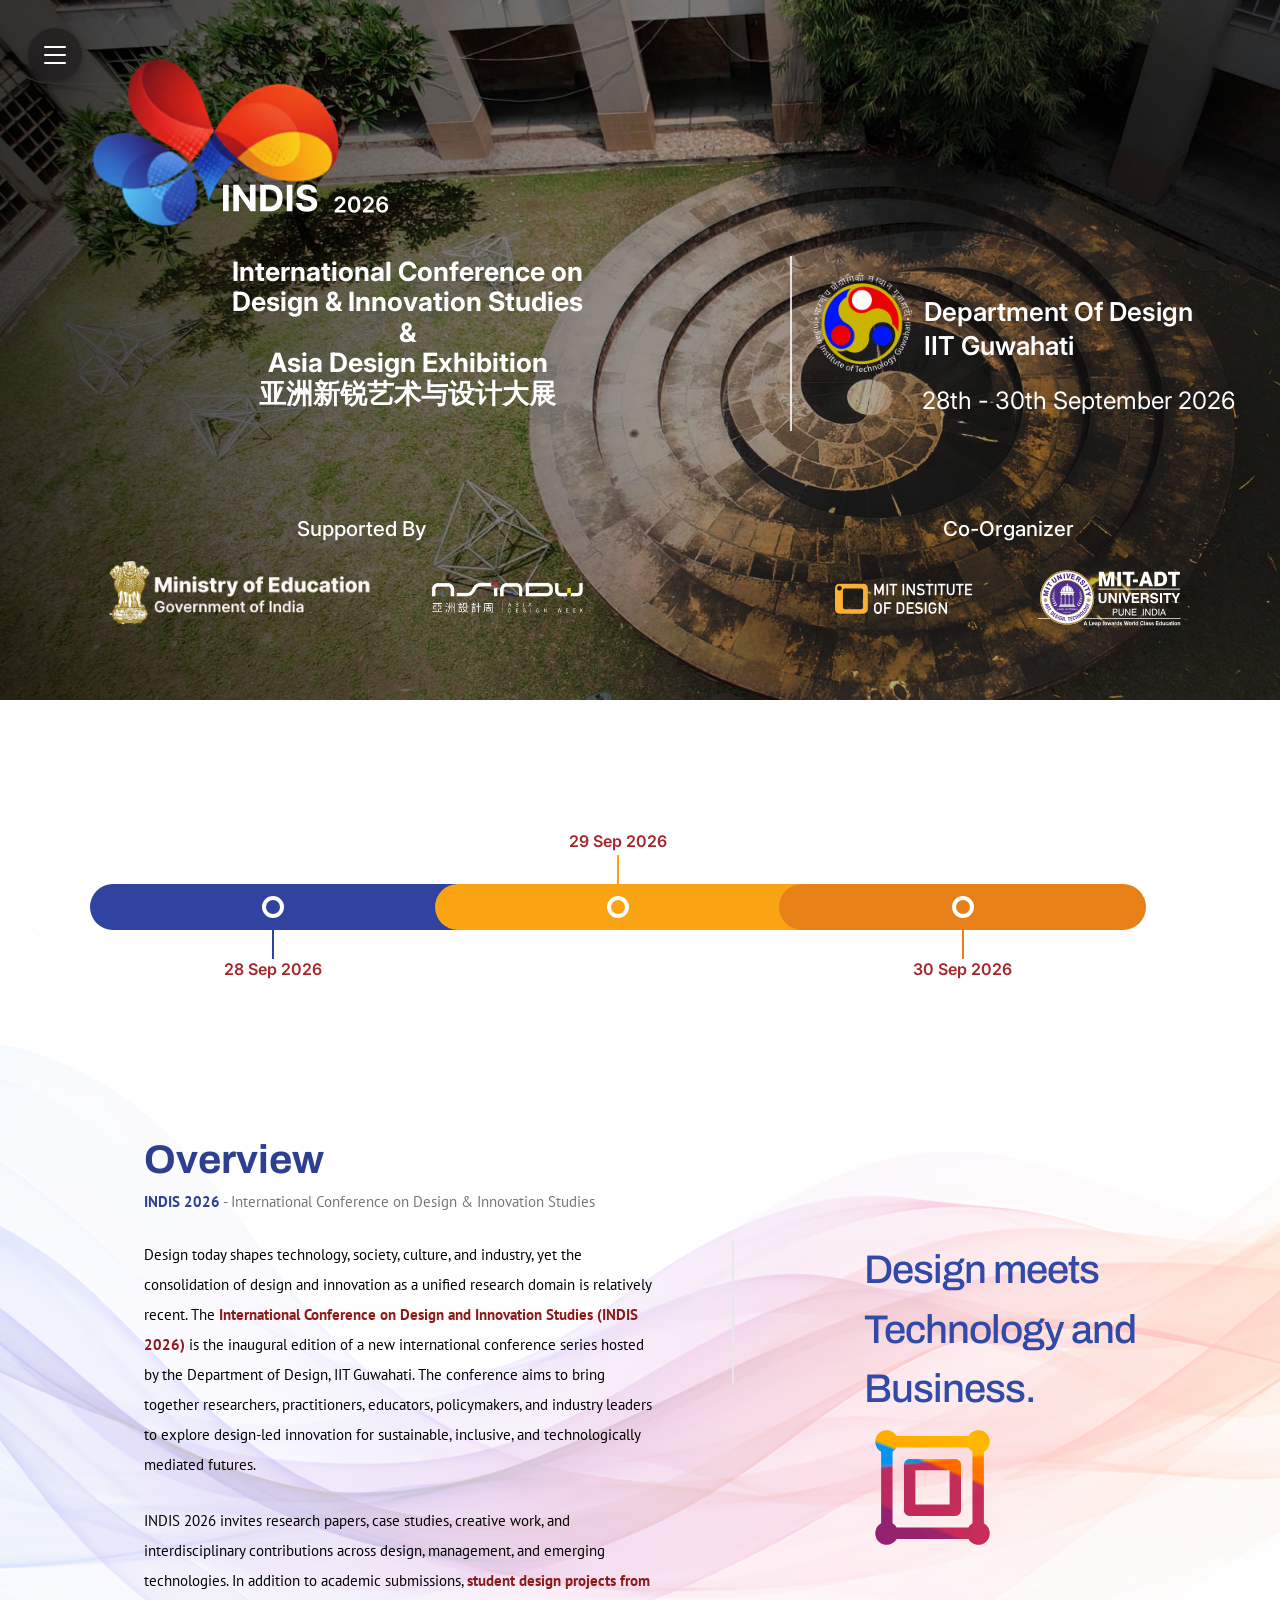
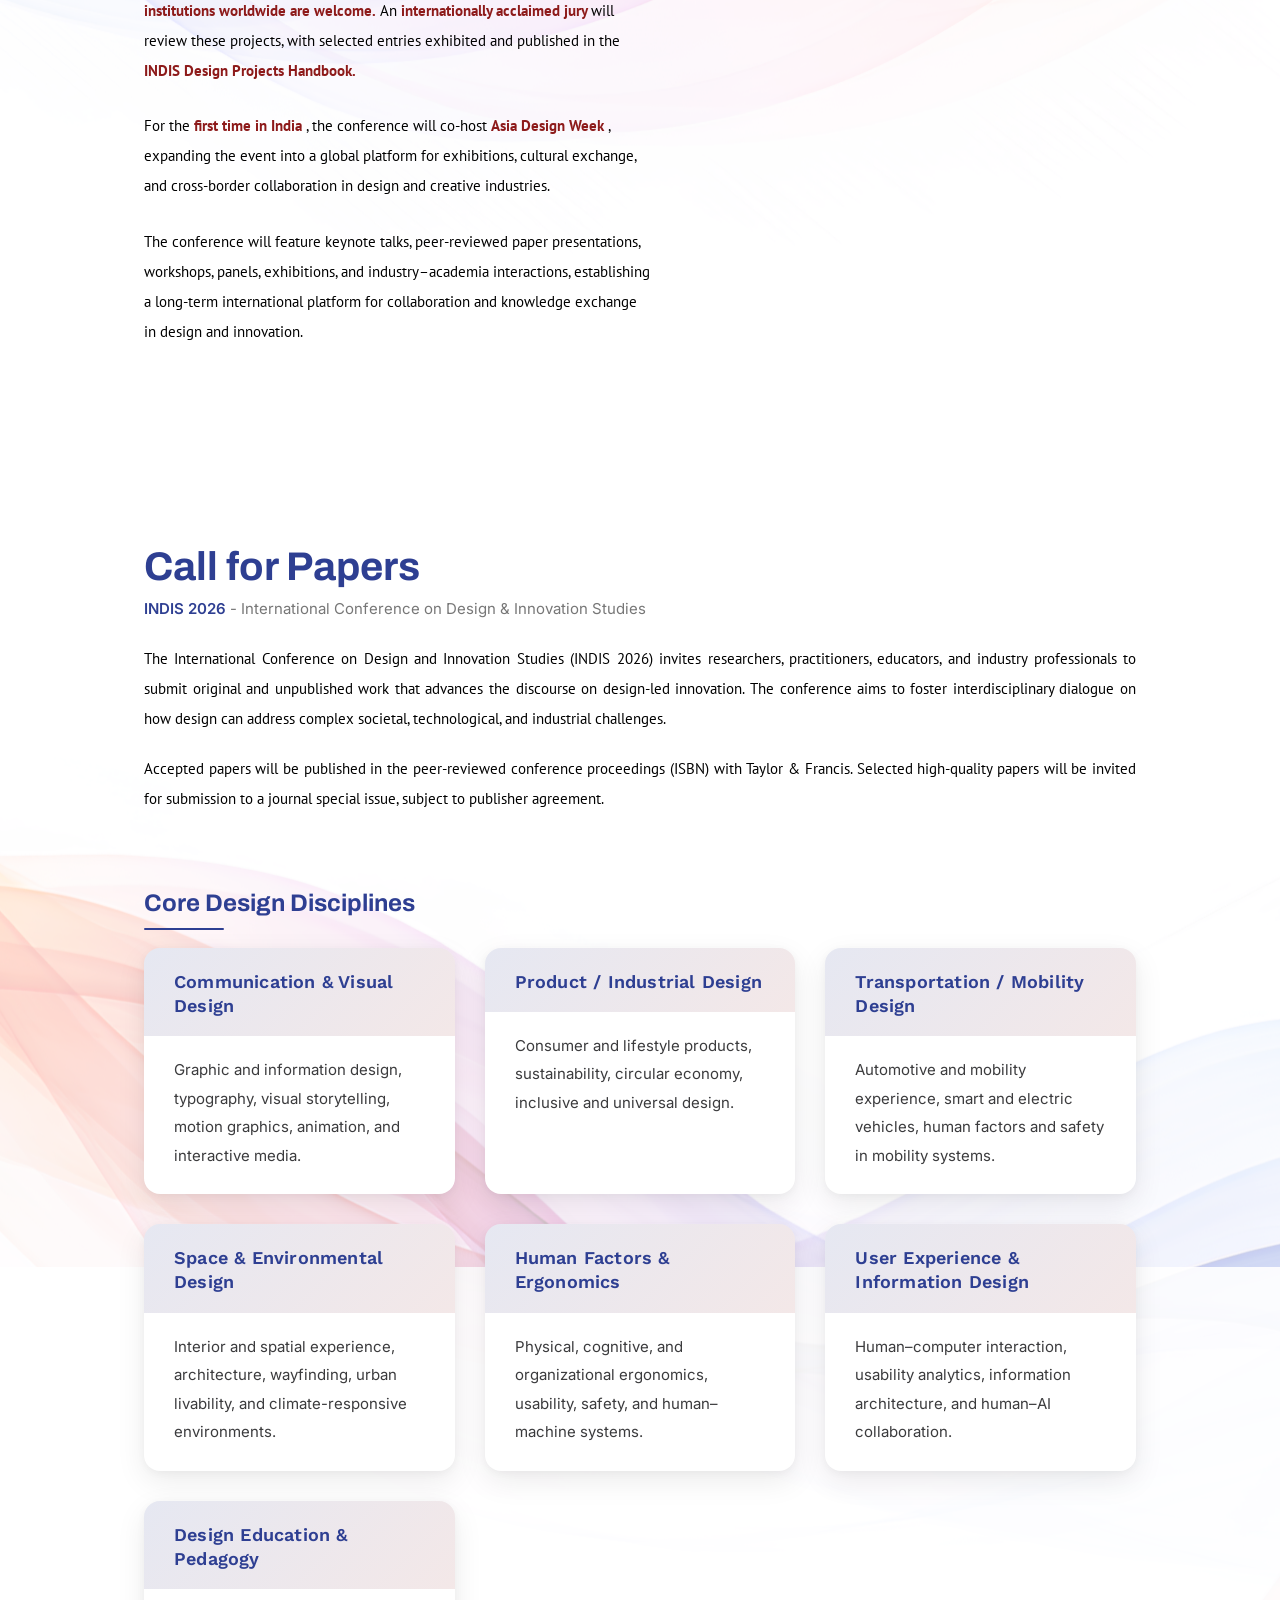
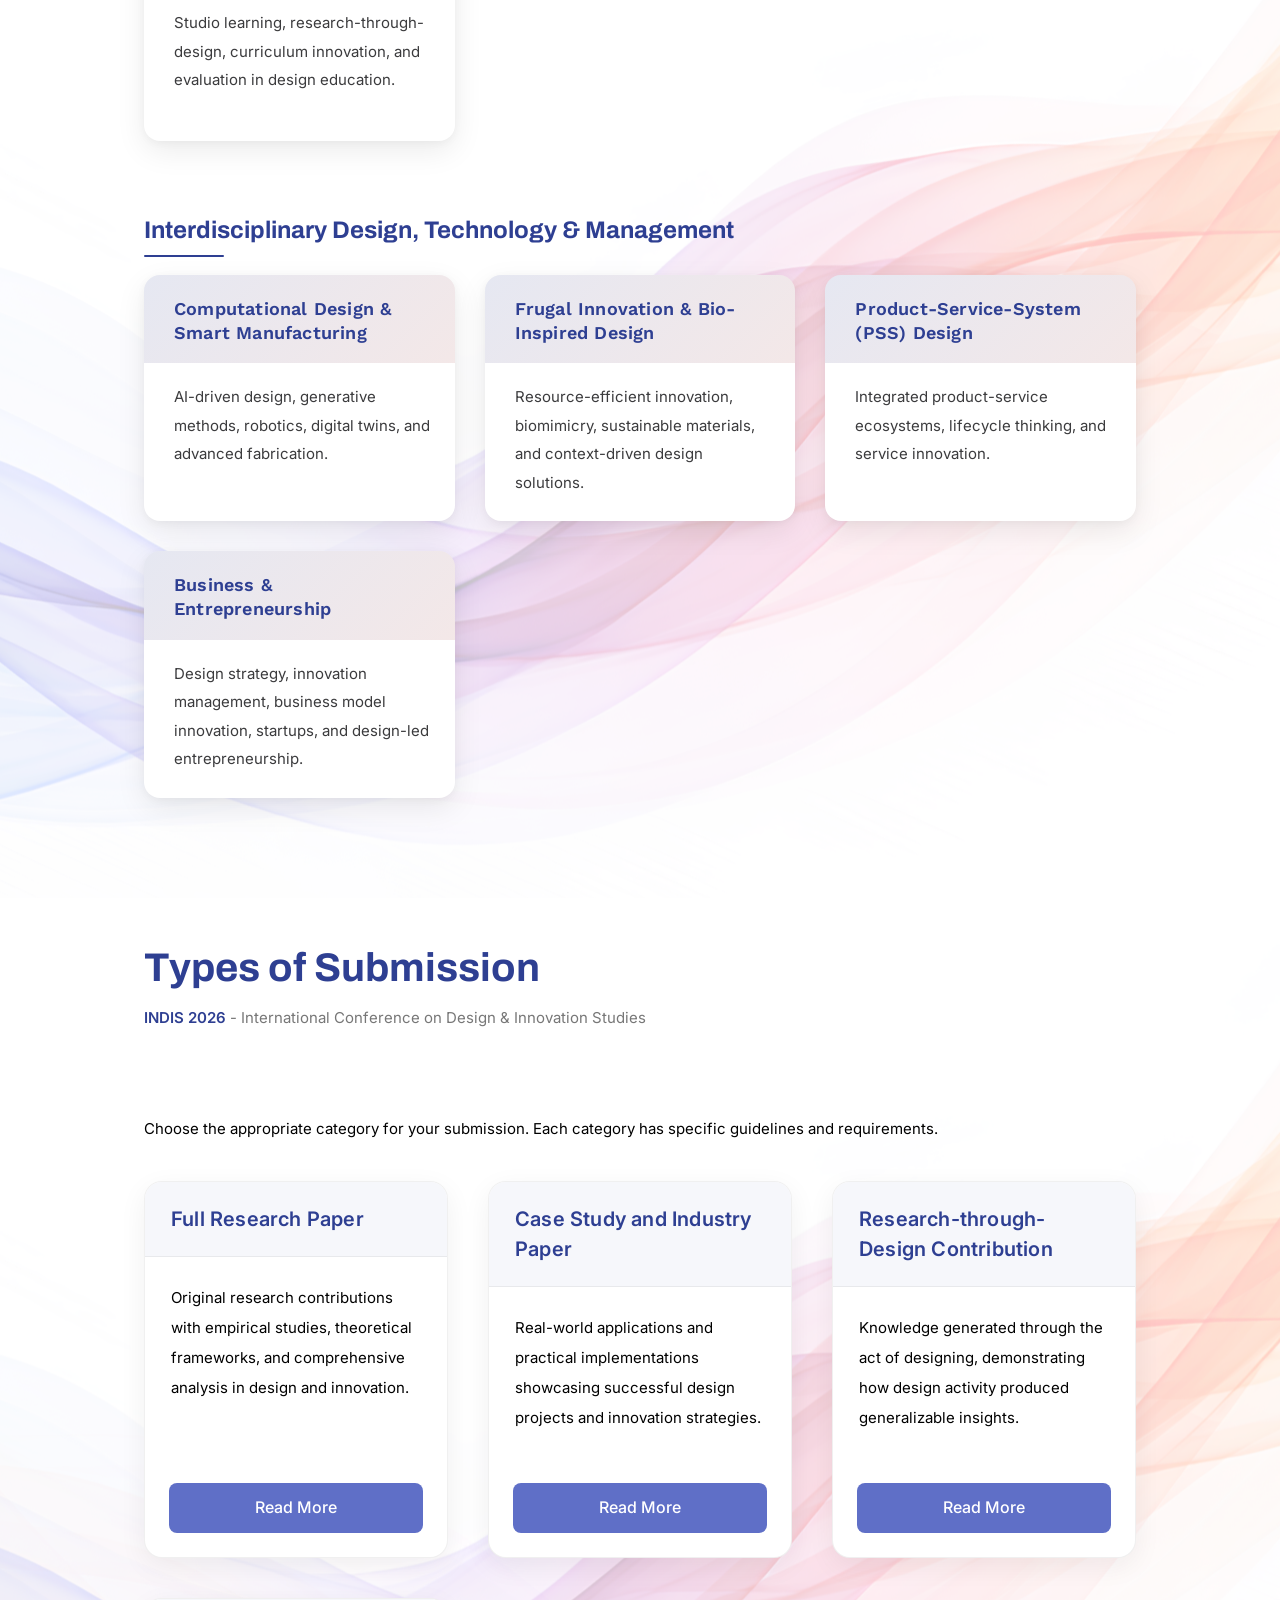
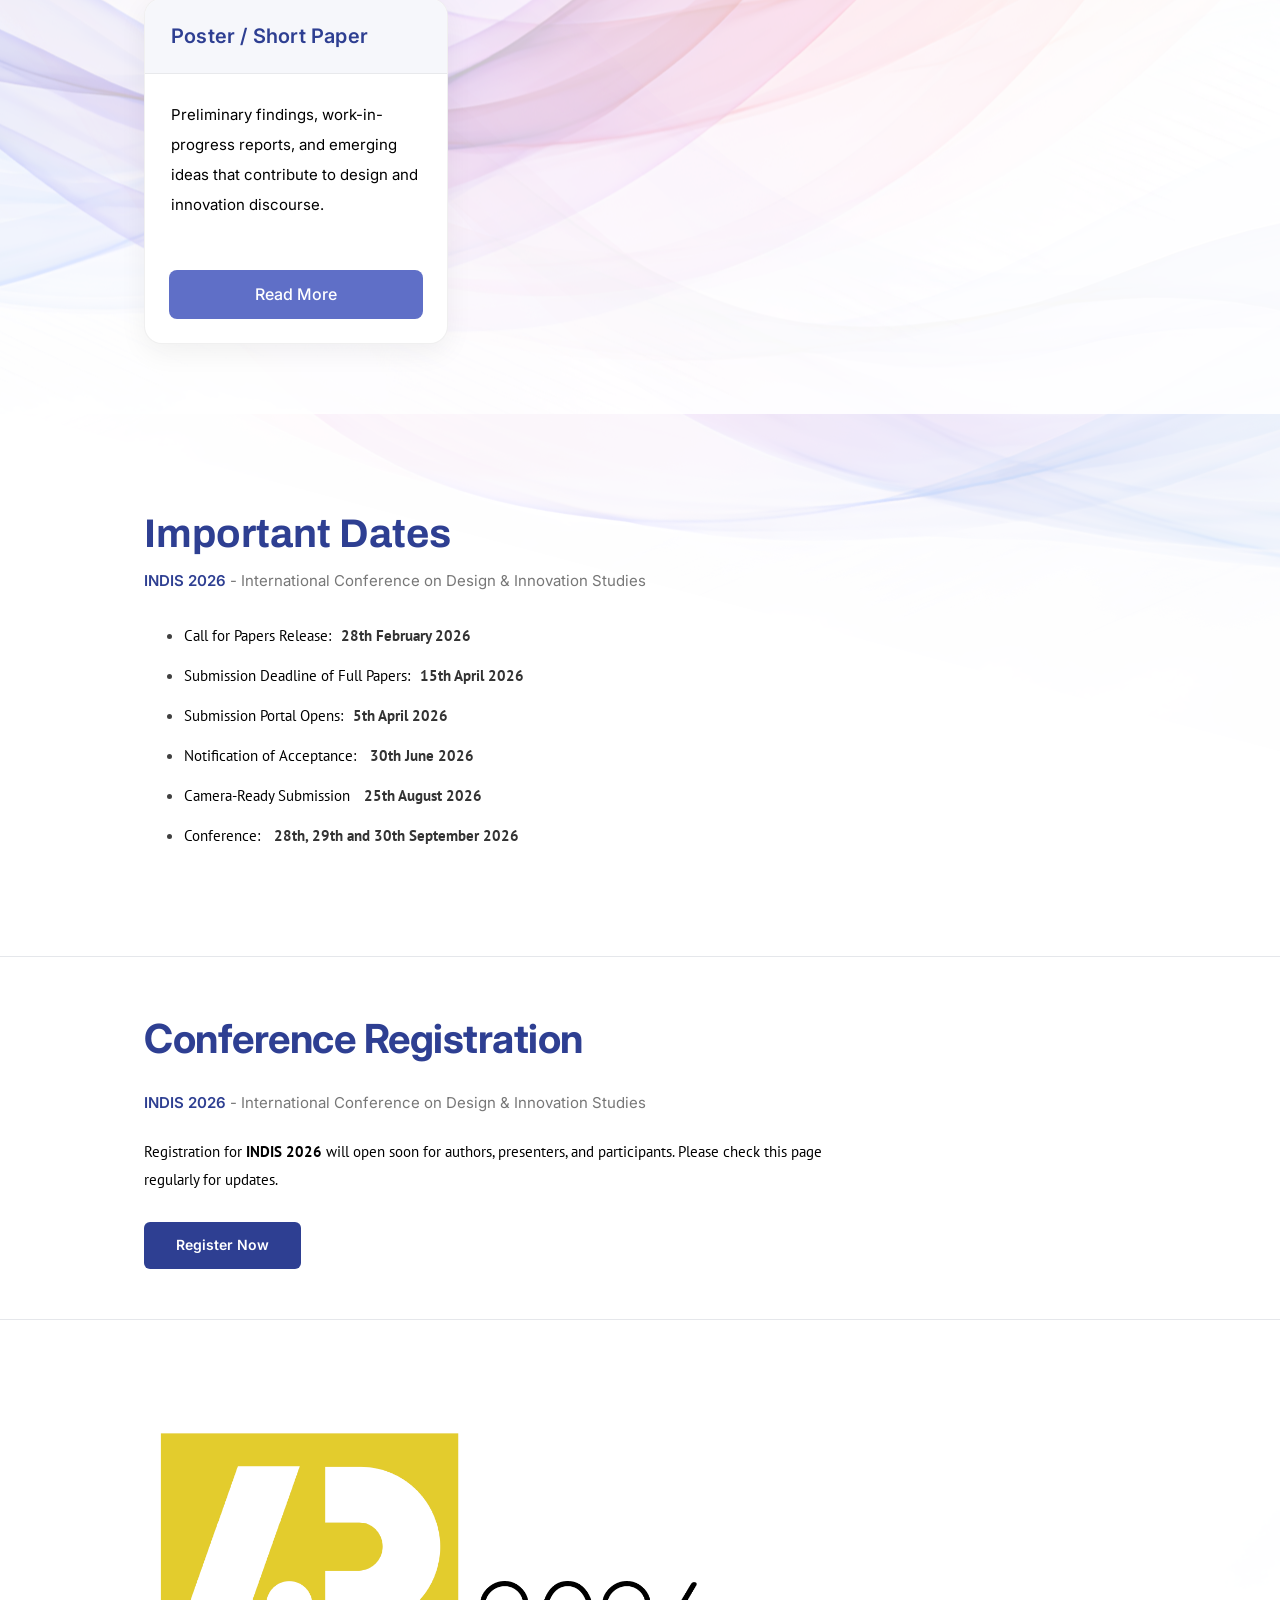
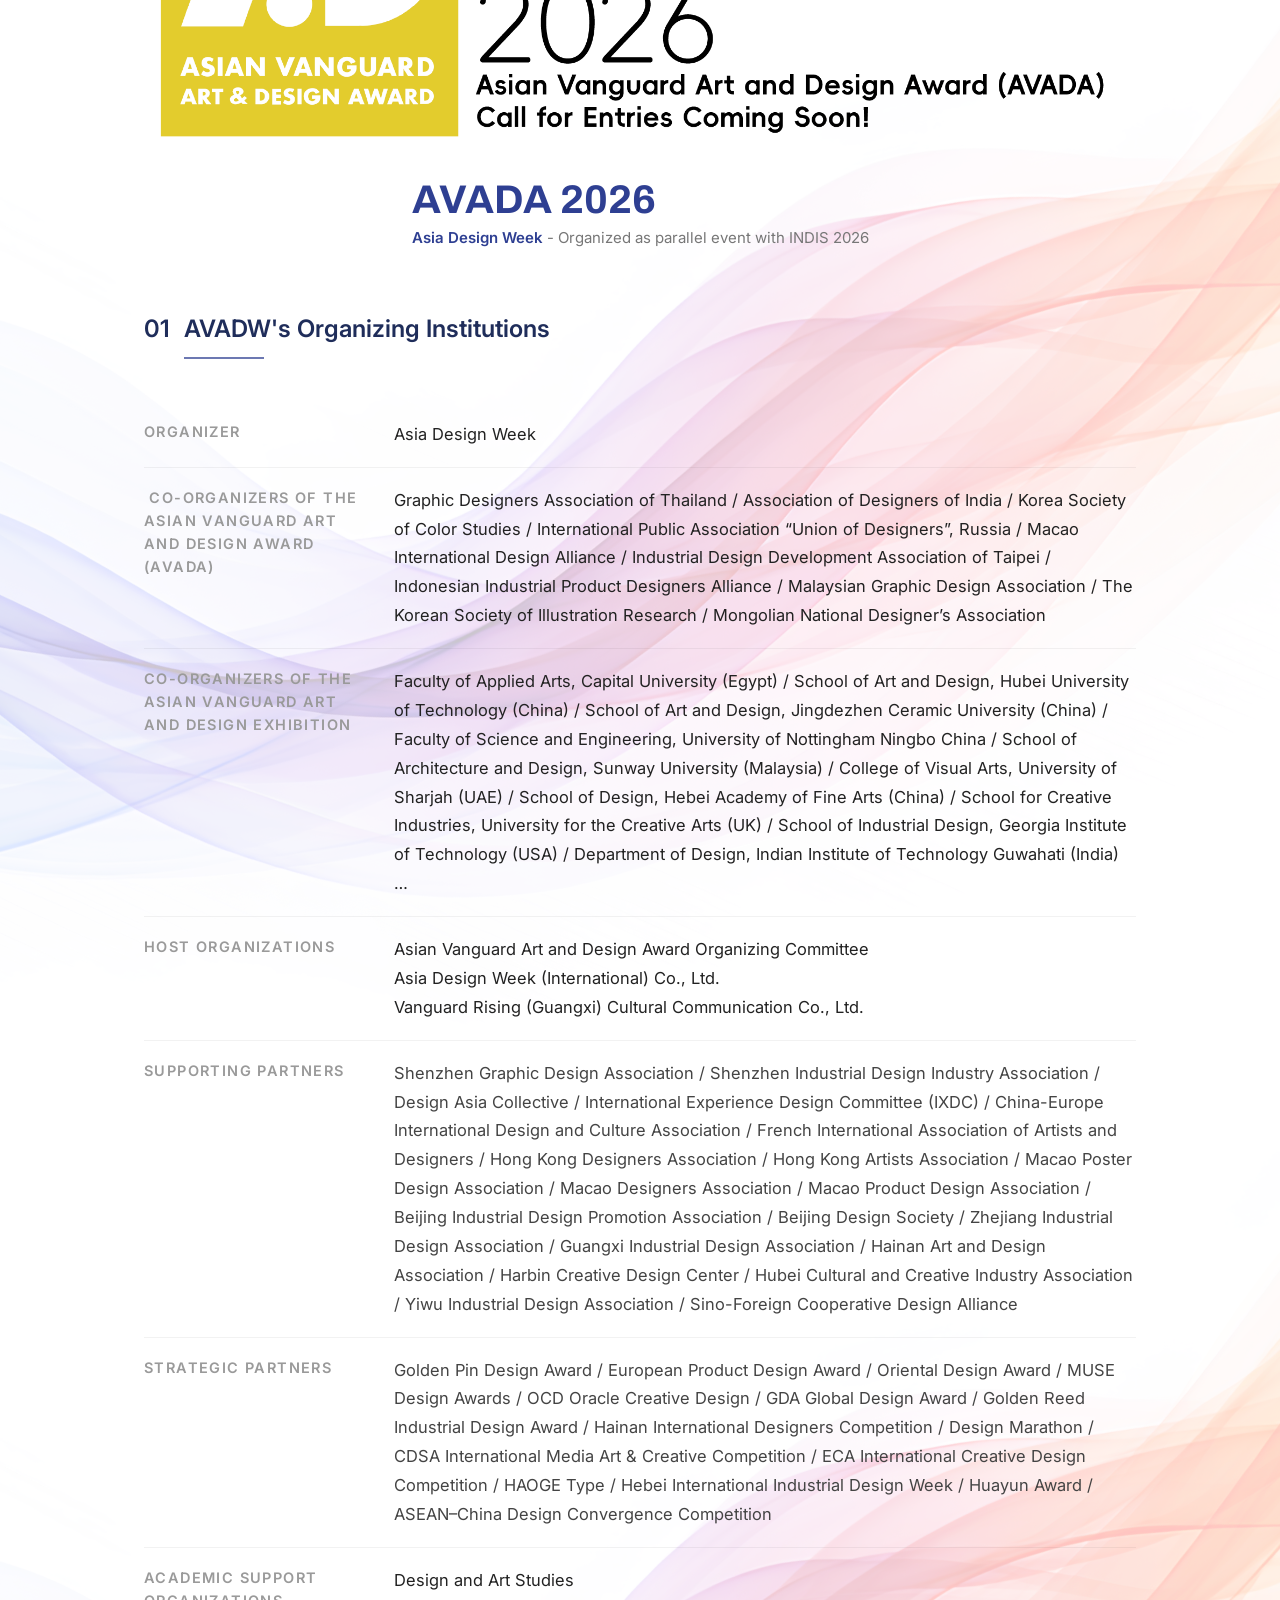
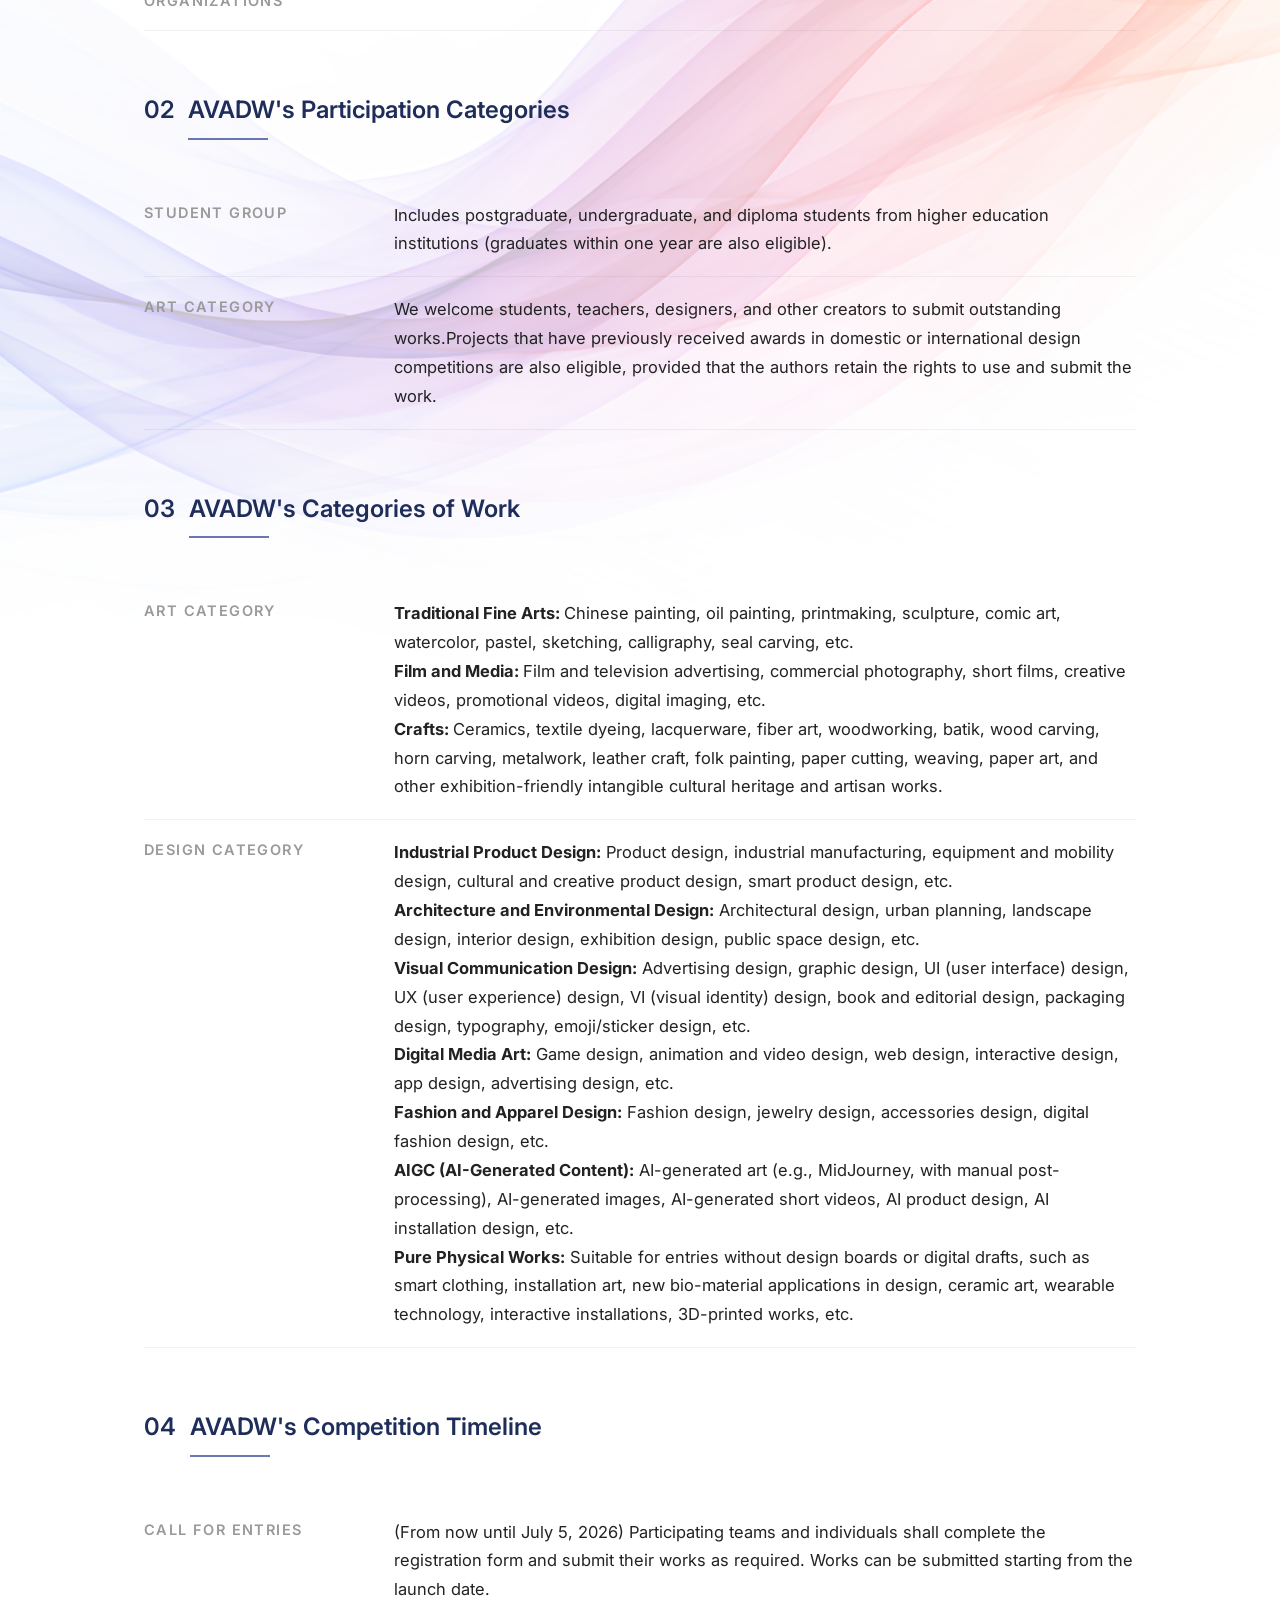
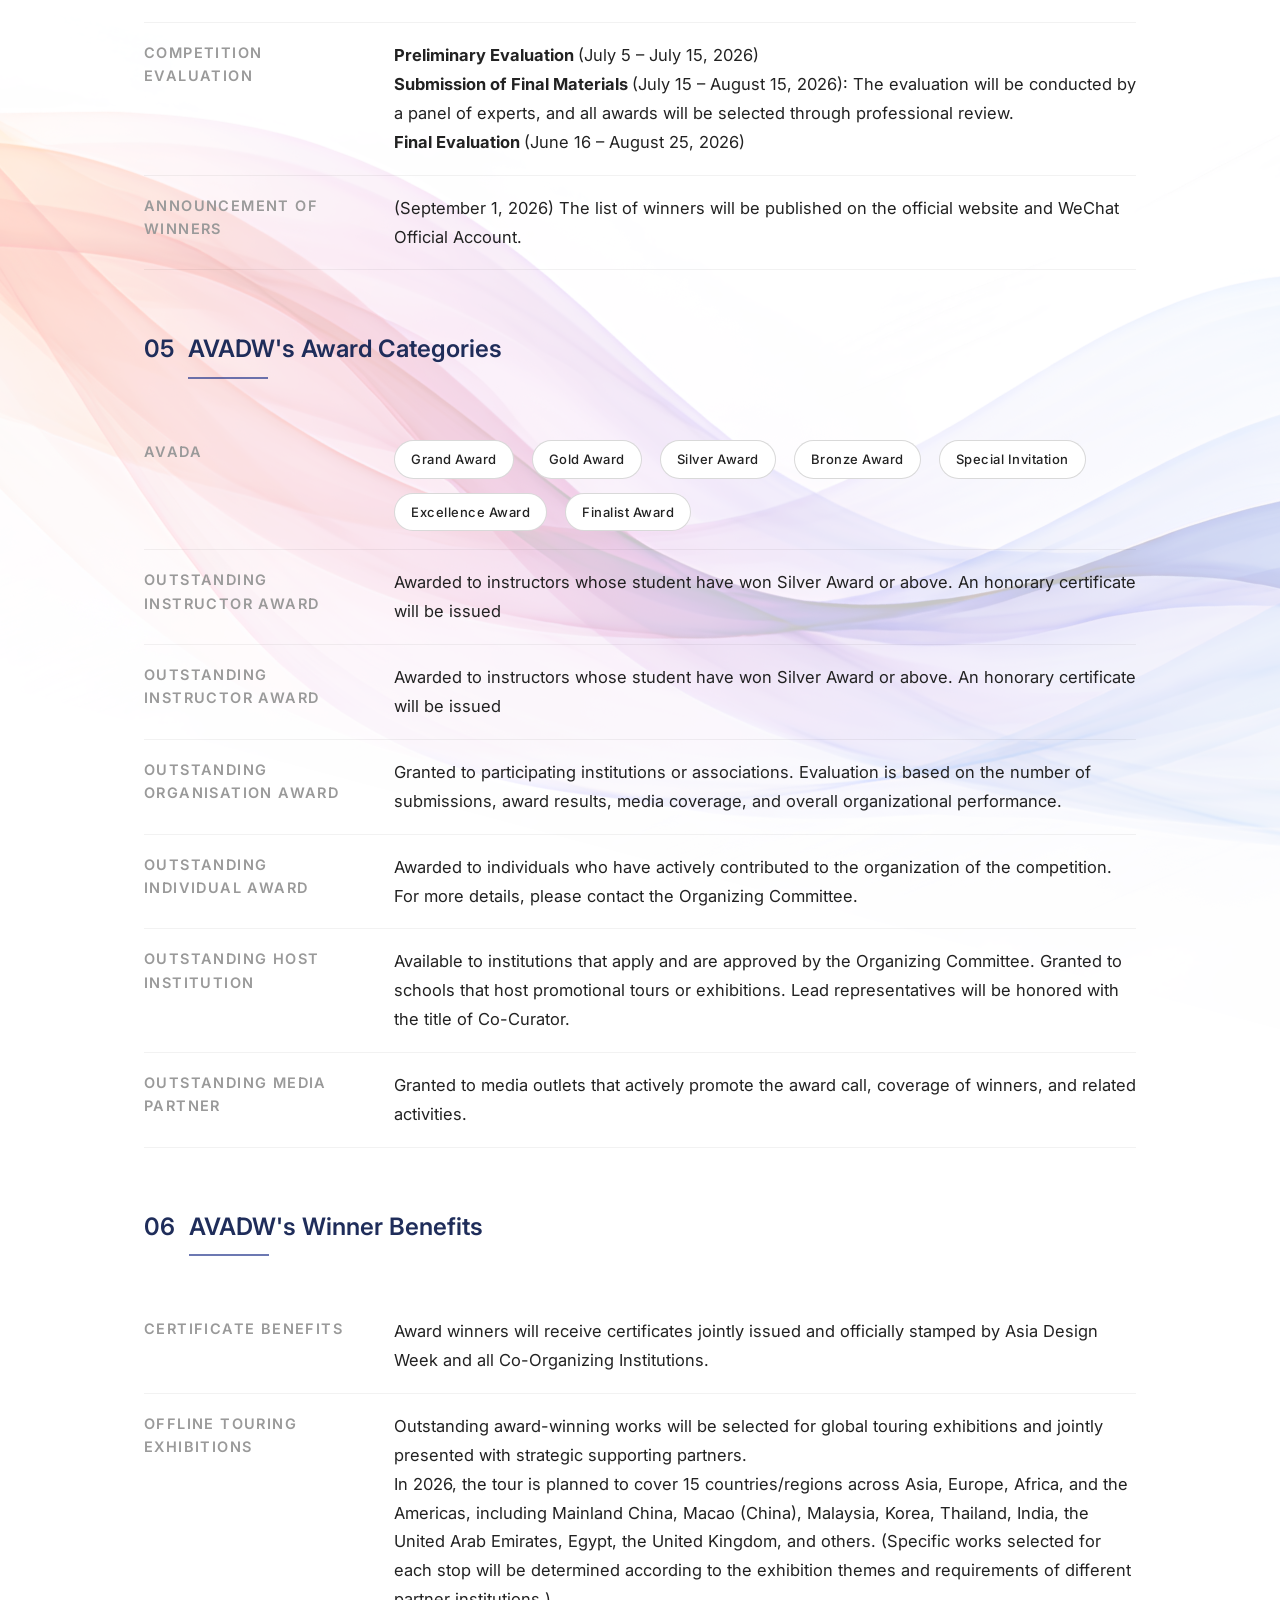
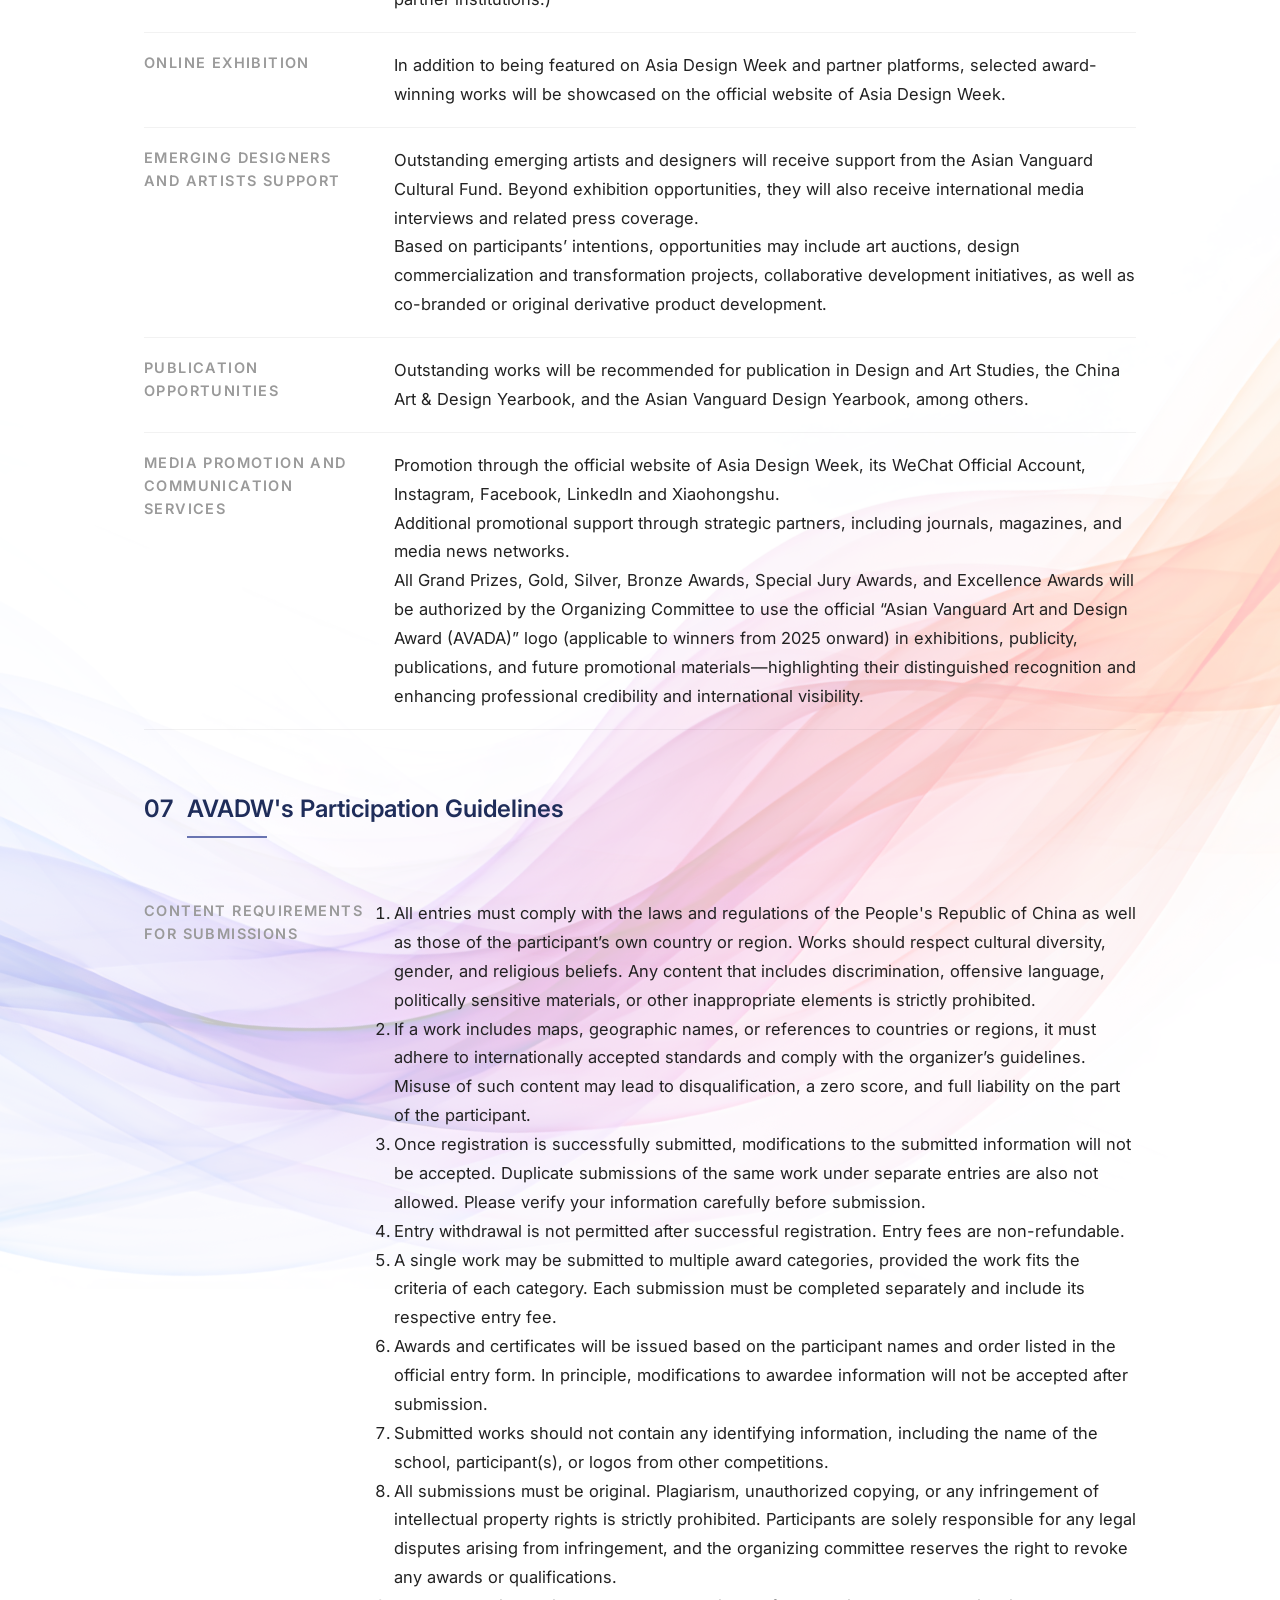
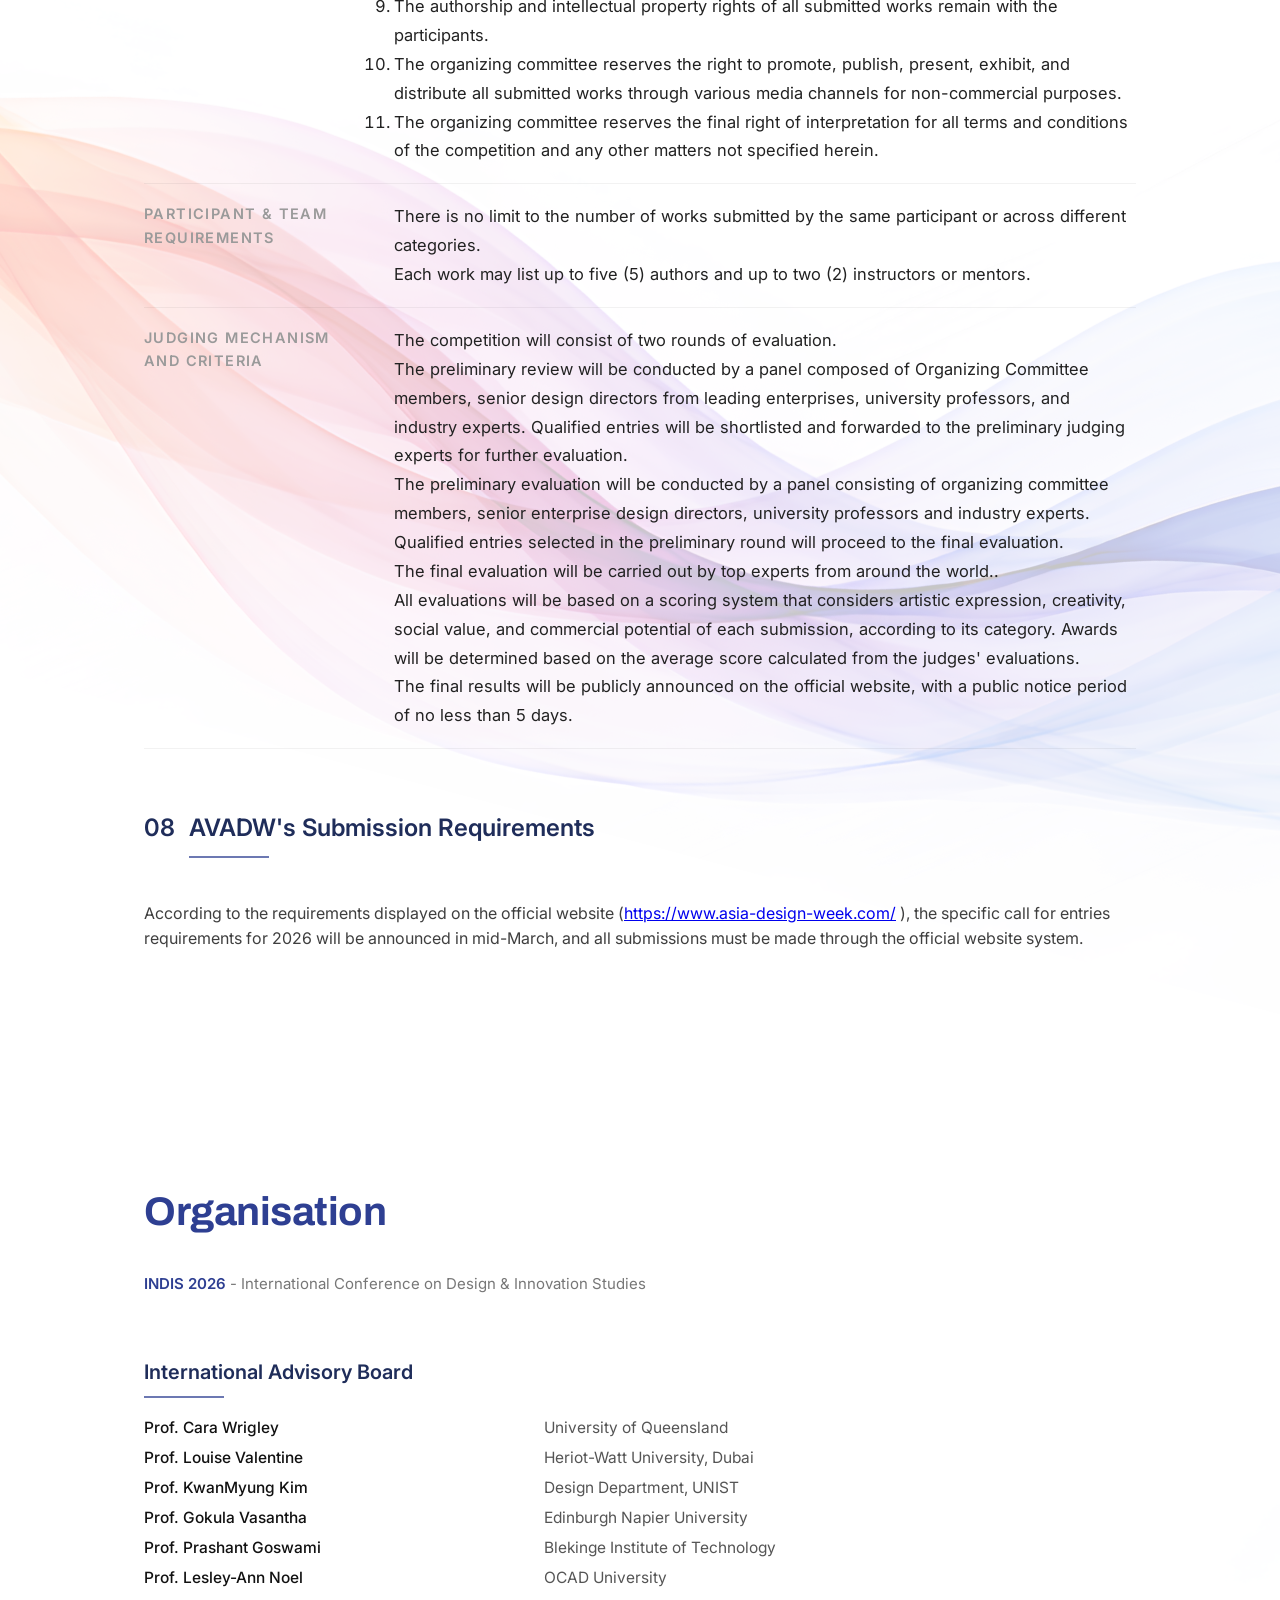
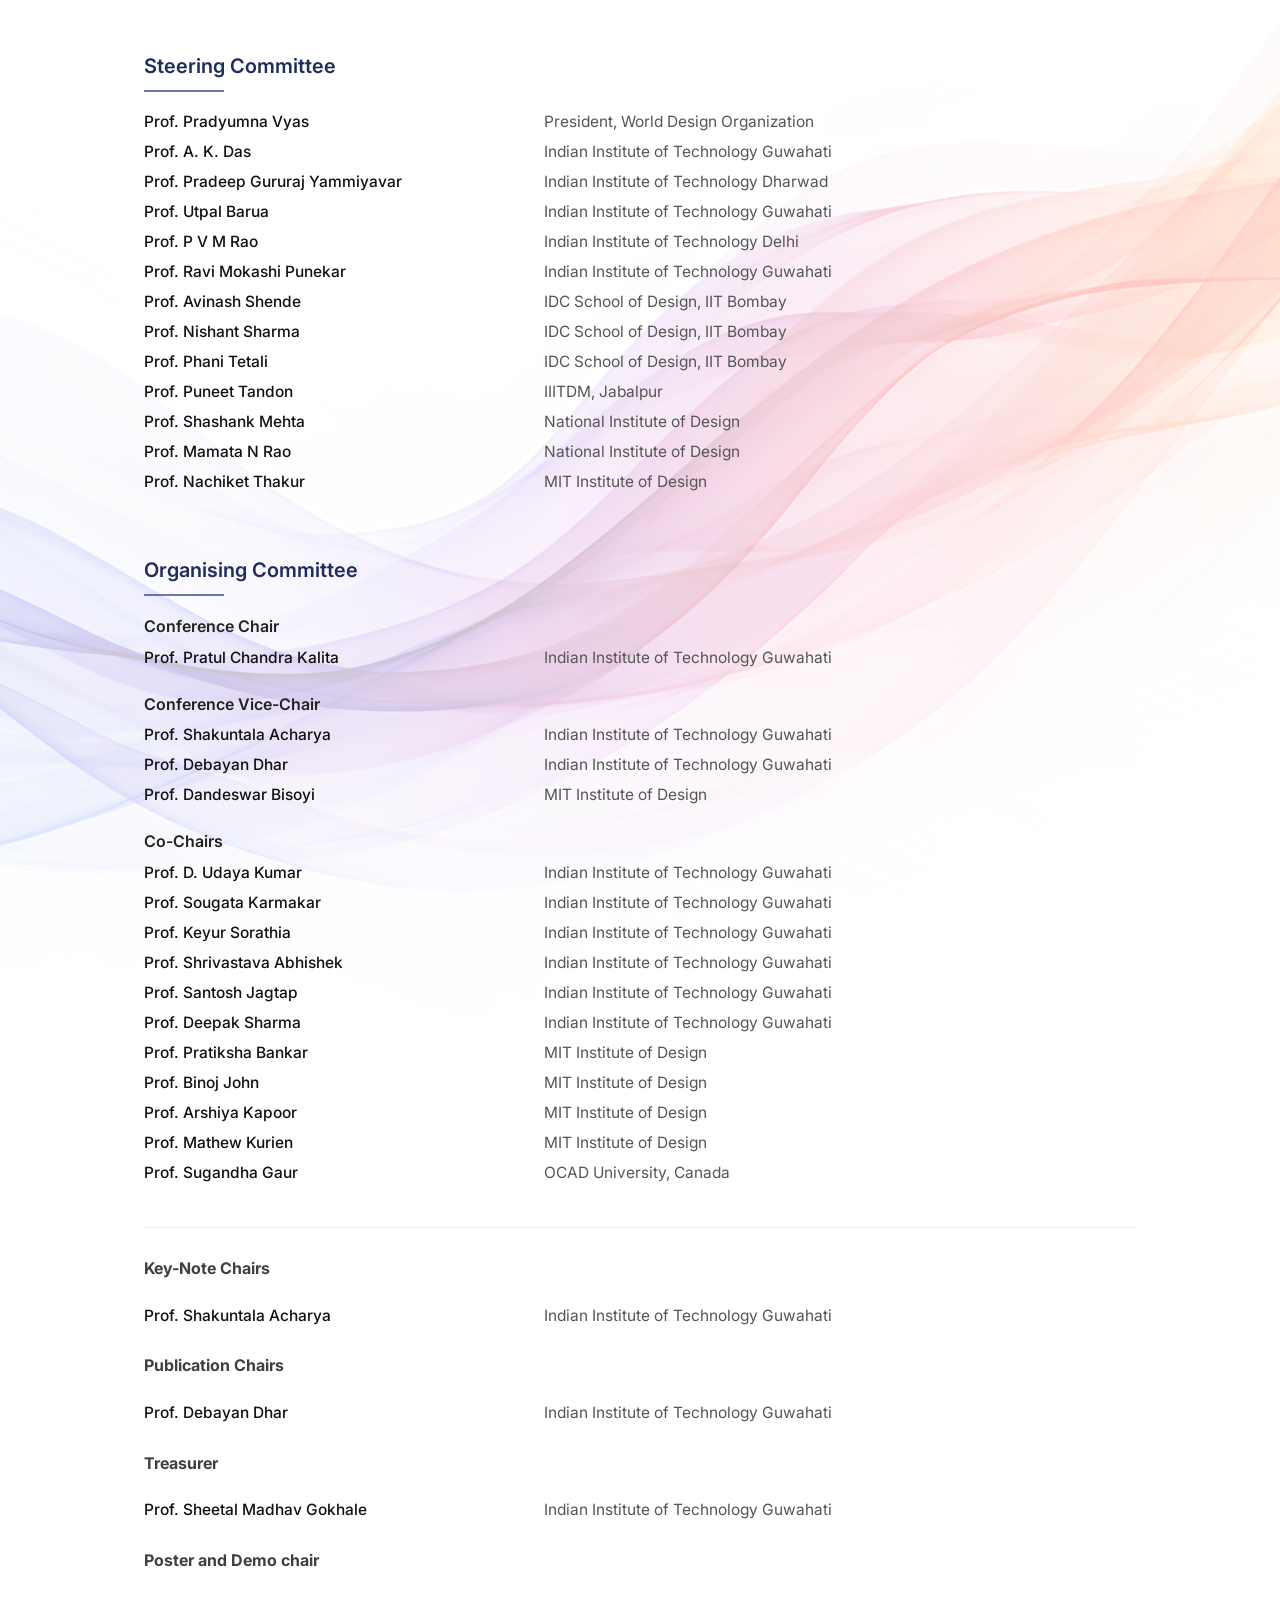
==== commit a2f47d60: "removing guidelines from main and adding new pages" ====
--- a/index.html
+++ b/index.html
@@ -28,11 +28,11 @@
       <a href="#" class="active">HOME</a>
       <a href="#overview">Overview</a>
       <a href="#call-for-papers">Call For Papers</a>
-      <a href="#author_guiudelines">Author and Reviewer Guidelines</a>
-      <a href="#publication_ethics">Publication Ethics and Malpractice Statement</a>
       <a href="#paper-submission-categories">Types of Submission</a>
       <a href="#important-dates">Important Dates</a>
       <a href="#registration">Registration</a>
+      <a href="guidelines/author.html">Author and Reviewer Guidelines</a>
+      <a href="guidelines/publication.html">Publication Ethics and Malpractice Statement</a>
       <a href="#adw">Asian Vanguard Art & Design Award 2026</a>
       <a href="#organisation">Organisation</a>
       <div class="menu-divider"></div>
@@ -362,534 +362,6 @@
     </section>
   </div>
 
-  <div class="papers-section-content">
-    <!-- Call for Papers Section -->
-    <section id="author_guiudelines" class="call-for-papers">
-      <div class="container">
-        <h2>Author and Reviewer Guidelines</h2>
-        <p class="adv-collab sub-heading">
-          <span>INDIS 2026</span> - International Conference on Design & Innovation Studies
-        </p>
-        <div class="cfp-intro">
-          <p>
-            This section provides comprehensive guidelines for authors and reviewers participating in INDIS 2026. It
-            outlines submission expectations, manuscript preparation standards, ethical requirements, and the peer
-            review process to ensure consistency, transparency, and high academic quality across all contributions.
-          </p>
-
-          <p>
-            Authors are expected to adhere strictly to formatting, anonymization, and submission protocols, while
-            reviewers are guided by principles of fairness, confidentiality, and constructive evaluation. These
-            guidelines are intended to support a rigorous and credible scholarly process aligned with international
-            conference standards.
-          </p>
-        </div>
-
-        <div class="topics-container">
-          <div class="theme-section">
-            <h3 class="theme-title">INDIS 2026 – Author Guidelines</h3>
-            <div class="content-section">
-
-              <h3 class="section-heading">1. Scope and Submission Expectations</h3>
-
-              <p>
-                INDIS 2026 invites original, unpublished research contributions aligned with the conference themes in
-                design, innovation, and interdisciplinary studies.
-              </p>
-
-              <p>Submissions must:</p>
-              <ul class="simple-list">
-                <li>Present novel contributions (theoretical, methodological, or applied)</li>
-                <li>Demonstrate rigor in research design and analysis</li>
-                <li>Clearly articulate relevance to design and innovation contexts</li>
-              </ul>
-
-              <p>
-                Submissions that are descriptive, speculative without grounding, or lacking methodological clarity will
-                not be considered.
-              </p>
-
-
-              <h3 class="section-heading">2. Types of Submissions</h3>
-
-              <p>Authors may submit under the following categories:</p>
-
-              <ul class="simple-list">
-                <li>Full Research Papers</li>
-                <li>Case Study and Industry Papers</li>
-                <li>Research through Design Contribution</li>
-                <li>Posters / Short Paper</li>
-              </ul>
-
-              <p>Each category must clearly state:</p>
-
-              <ul class="simple-list">
-                <li>Research objective</li>
-                <li>Methodology</li>
-                <li>Findings or expected contributions</li>
-              </ul>
-
-
-              <h3 class="section-heading">3. Originality and Ethical Compliance</h3>
-
-              <p>By submitting, authors confirm that:</p>
-
-              <ul class="simple-list">
-                <li>The work is original and not under review elsewhere</li>
-                <li>All sources are properly cited</li>
-                <li>The manuscript complies with INDIS 2026 Publication Ethics and Plagiarism Policies</li>
-              </ul>
-
-              <p>
-                All submissions will undergo plagiarism screening (iThenticate/Turnitin).
-                Failure to comply will result in immediate rejection.
-              </p>
-
-
-              <h3 class="section-heading">4. Manuscript Preparation</h3>
-
-              <h4>4.1 Formatting</h4>
-              <br />
-              <ul class="simple-list">
-                <li>Authors must follow the prescribed template (Link)</li>
-                <li>Submissions must be in PDF format for review</li>
-              </ul>
-              <br />
-              <h4>4.2 Anonymization (Mandatory for Review)</h4>
-              <br />
-              <p>To ensure double-blind review:</p>
-
-              <ul class="simple-list">
-                <li>Remove author names and affiliations</li>
-                <li>Avoid self-identifying references (e.g., “in our previous work…”)</li>
-                <li>Replace acknowledgements with “blinded for review”</li>
-              </ul>
-
-              <p>Submissions violating anonymity may be desk-rejected.</p>
-
-
-              <h3 class="section-heading">5. Structure of the Paper</h3>
-
-              <p>A typical submission should include:</p>
-
-              <ul class="simple-list">
-                <li>Title (clear and specific)</li>
-                <li>Abstract (150–250 words)</li>
-                <li>Keywords (4–6 terms)</li>
-                <li>Introduction and research context</li>
-                <li>Literature review / background</li>
-                <li>Methodology</li>
-                <li>Results / findings</li>
-                <li>Discussion and implications</li>
-                <li>Conclusion</li>
-                <li>References</li>
-              </ul>
-
-              <p>For design research:</p>
-              <ul class="simple-list">
-                <li>Include process documentation, artifacts, or evaluation frameworks where relevant</li>
-              </ul>
-
-
-              <h3 class="section-heading">6. Submission Process</h3>
-
-              <ul class="simple-list">
-                <li>All papers must be submitted through the official conference submission system</li>
-                <li>Authors must select the appropriate track/theme</li>
-                <li>Metadata (title, abstract, keywords) must be accurately entered</li>
-              </ul>
-
-              <p>Incomplete submissions will not be considered.</p>
-
-
-              <h3 class="section-heading">7. Review Process Awareness</h3>
-
-              <p>Authors should be aware that:</p>
-
-              <ul class="simple-list">
-                <li>All submissions undergo double-blind peer review</li>
-                <li>Each paper is reviewed by at least two independent reviewers</li>
-                <li>Evaluation is based on:
-                  <ul class="simple-list">
-                    <li>Originality</li>
-                    <li>Methodological rigor</li>
-                    <li>Relevance</li>
-                    <li>Contribution</li>
-                  </ul>
-                </li>
-              </ul>
-
-
-              <h3 class="section-heading">8. Revision and Acceptance</h3>
-
-              <ul class="simple-list">
-                <li>Authors must submit a revised manuscript with a response to reviewers</li>
-                <li>Failure to address reviewer comments adequately may result in rejection</li>
-              </ul>
-
-
-              <h3 class="section-heading">9. Camera-Ready Submission</h3>
-
-              <ul class="simple-list">
-                <li>Follow final formatting guidelines</li>
-                <li>Pass plagiarism screening again</li>
-                <li>Include author details and acknowledgements</li>
-                <li>Submit within the deadline</li>
-              </ul>
-
-              <p>Non-compliant papers will be excluded from proceedings.</p>
-
-
-              <h3 class="section-heading">10. Authorship and Contributions</h3>
-
-              <ul class="simple-list">
-                <li>Only individuals with substantial intellectual contribution should be listed as authors</li>
-                <li>All authors must approve the final submission</li>
-                <li>Changes in authorship must be justified and approved</li>
-              </ul>
-
-
-              <h3 class="section-heading">11. Conflict of Interest Declaration</h3>
-
-              <ul class="simple-list">
-                <li>Financial or institutional affiliations must be disclosed</li>
-                <li>Any relationships influencing research must be declared</li>
-              </ul>
-
-
-              <h3 class="section-heading">12. Presentation Requirement</h3>
-
-              <ul class="simple-list">
-                <li>At least one author must complete Registration</li>
-                <li>Must present the paper in person</li>
-              </ul>
-
-              <p>Failure to present may result in exclusion from proceedings.</p>
-
-
-              <h3 class="section-heading">13. Use of AI Tools</h3>
-
-              <ul class="simple-list">
-                <li>Use of AI tools must be disclosed</li>
-                <li>Authors remain responsible for accuracy and originality</li>
-              </ul>
-
-              <p>Undisclosed use may be treated as misconduct.</p>
-              <br />
-
-              <h3 class="theme-title">INDIS 2026 – Reviewer Guidelines</h3>
-
-              <h3 class="section-heading">1. Role of Reviewers</h3>
-
-              <ul class="simple-list">
-                <li>Evaluate submissions objectively</li>
-                <li>Ensure academic rigor and relevance</li>
-                <li>Contributing to the overall quality of the conference proceedings</li>
-              </ul>
-
-
-              <h3 class="section-heading">2. Review Model</h3>
-
-              <p>INDIS 2026 follows a double-blind review process:</p>
-
-              <ul class="simple-list">
-                <li>Reviewer identities are hidden</li>
-                <li>Author identities are hidden</li>
-              </ul>
-
-              <p>Reviewers must not attempt to identify authors.</p>
-
-
-              <h3 class="section-heading">3. Confidentiality</h3>
-              <p>Reviewers must:</p>
-
-              <ul class="simple-list">
-                <li>Treat submissions as confidential</li>
-                <li>Not share, distribute, or use content for personal research</li>
-              </ul>
-
-              <p> Uploading manuscripts to external AI tools or platforms is strictly prohibited</p>
-
-
-              <h3 class="section-heading">4. Conflict of Interest</h3>
-              <p> Reviewers must decline review if:</p>
-              <ul class="simple-list">
-                <li>There is prior collaboration with authors</li>
-                <li>There is institutional affiliation overlap</li>
-                <li>There is any personal or competitive conflict</li>
-              </ul>
-              <p>Failure to disclose conflicts compromises review integrity.</p>
-
-
-              <h3 class="section-heading">5. Evaluation Criteria</h3>
-
-              <p>Core Criteria:</p>
-
-              <ul class="simple-list">
-                <li>Originality and novelty</li>
-                <li>Methodological rigor</li>
-                <li>Clarity of argument</li>
-                <li>Relevance</li>
-                <li>Contribution</li>
-              </ul>
-
-              <p>For Design Research:</p>
-
-              <ul class="simple-list">
-                <li>Quality of design process</li>
-                <li>Validity of evaluation</li>
-                <li>Real-world relevance</li>
-              </ul>
-
-
-              <h3 class="section-heading">6. Review Quality Expectations</h3>
-              <p>Reviews must be:</p>
-              <ul class="simple-list">
-                <li>Constructive and specific</li>
-                <li>Evidence-based</li>
-                <li>Actionable</li>
-              </ul>
-              <p>Unstructured or superficial reviews may be rejected by the Program Committee.</p>
-
-
-              <h3 class="section-heading">7. Review Structure</h3>
-              <p>Reviewers should include:</p>
-              <ol class="numbered-list">
-                <li>Summary of the paper</li>
-                <li>Strengths</li>
-                <li>Weaknesses</li>
-                <li>Detailed comments</li>
-                <li>Recommendation (Accept / Revise / Reject)</li>
-              </ol>
-
-
-              <h3 class="section-heading">8. Ethical Responsibilities</h3>
-              <p>Reviewers must not:</p>
-              <ul class="simple-list">
-                <li>Use unpublished data for personal gain</li>
-                <li>Delay reviews intentionally</li>
-                <li>Provide biased or discriminatory feedback</li>
-              </ul>
-
-
-              <h3 class="section-heading">9. Use of AI Tools</h3>
-              <p>Reviewers must not:</p>
-              <ul class="simple-list">
-                <li>Upload manuscripts to AI systems</li>
-                <li>Generate reviews using AI tools without oversight</li>
-              </ul>
-              <p>All reviews must reflect independent human judgment.</p>
-
-            </div>
-          </div>
-        </div>
-      </div>
-    </section>
-  </div>
-
-  <div class="papers-section-content">
-    <section id="publication_ethics" class="call-for-papers">
-      <div class="container">
-        <h2>INDIS 2026 – Publication Ethics and Malpractice Statement </h2>
-        <p class="adv-collab sub-heading">
-          <span>INDIS 2026</span> - International Conference on Design & Innovation Studies
-        </p>
-        <div class="cfp-intro">
-          <p>
-            INDIS 2026 is committed to upholding the highest standards of publication ethics, transparency, and academic
-            integrity in accordance with internationally recognized frameworks, including COPE, Elsevier guidelines, and
-            Scopus requirements.
-          </p>
-
-          <p>
-            This statement defines the ethical responsibilities of authors, reviewers, and the organizing committee, and
-            establishes clear policies for peer review, originality, authorship, and the handling of misconduct to
-            ensure the credibility and integrity of the conference proceedings.
-          </p>
-        </div>
-
-        <div class="topics-container">
-          <div class="theme-section">
-            <h3 class="theme-title">INDIS 2026 – Author Guidelines</h3>
-            <div class="content-section">
-
-              <h3 class="section-heading">1. Commitment to Scopus-Aligned Standards</h3>
-
-              <p>
-                INDIS 2026 adheres to internationally recognized standards of publication ethics and transparency,
-                aligned with:
-              </p>
-
-              <ul class="simple-list">
-                <li>Scopus Content Selection and Advisory Board (CSAB) requirements</li>
-                <li>Elsevier publication ethics guidelines</li>
-                <li>COPE (Committee on Publication Ethics) principles</li>
-              </ul>
-
-              <p>
-                The conference ensures that all published proceedings meet rigorous academic, ethical, and peer-review
-                standards required for Scopus-indexed content.
-              </p>
-
-              <p>Scopus explicitly requires:</p>
-
-              <ul class="simple-list">
-                <li>A clearly defined and publicly available peer review process</li>
-                <li>A transparent ethics and malpractice statement</li>
-                <li>Evidence of high-quality, original, and ethically conducted research</li>
-              </ul>
-
-
-              <h3 class="section-heading">2. Peer Review Policy</h3>
-
-              <p>INDIS 2026 follows a rigorous double-blind peer review process:</p>
-
-              <ul class="simple-list">
-                <li>Each submission is reviewed by at least two independent experts</li>
-                <li>Reviewers are selected from different institutions and geographies</li>
-                <li>Reviewers are not limited to the organizing committee</li>
-                <li>Evaluation criteria include originality, rigor, relevance, and contribution</li>
-              </ul>
-
-              <p>
-                This structure aligns with Scopus expectations for reviewer independence, multi-reviewer validation, and
-                transparent workflows.
-              </p>
-
-
-              <h3 class="section-heading">3. Originality, Plagiarism, and Similarity Screening</h3>
-
-              <p>All submissions must be original and unpublished work.</p>
-
-              <ul class="simple-list">
-                <li>Mandatory plagiarism screening using iThenticate or equivalent</li>
-                <li>Rejection of manuscripts with significant similarity</li>
-                <li>Prohibition of self-plagiarism (text recycling)</li>
-              </ul>
-
-
-              <h3 class="section-heading">4. Authorship and Contributorship Transparency</h3>
-
-              <ul class="simple-list">
-                <li>Clear definition of each author’s contribution</li>
-                <li>Only contributors with substantial intellectual input are listed</li>
-                <li>All authors must approve the final manuscript</li>
-              </ul>
-
-              <p>
-                Guest authorship, ghost authorship, or undisclosed contributors are considered misconduct.
-              </p>
-
-
-              <h3 class="section-heading">5. Data Integrity and Reproducibility</h3>
-
-              <ul class="simple-list">
-                <li>Accuracy and integrity of all reported data</li>
-                <li>No fabrication, falsification, or manipulation</li>
-                <li>Clear documentation of methods and analysis</li>
-              </ul>
-
-              <p>Where applicable:</p>
-
-              <ul class="simple-list">
-                <li>Data sources must be cited</li>
-                <li>Reproducibility must be supported</li>
-              </ul>
-
-
-              <h3 class="section-heading">6. Ethical Oversight</h3>
-
-              <p>For research involving human participants or sensitive contexts:</p>
-
-              <ul class="simple-list">
-                <li>Ethical approval (IRB or equivalent) must be declared</li>
-                <li>Informed consent must be obtained</li>
-                <li>Privacy and confidentiality must be maintained</li>
-              </ul>
-
-
-              <h3 class="section-heading">7. Conflict of Interest Disclosure</h3>
-
-              <ul class="simple-list">
-                <li>Financial, institutional, or personal conflicts must be disclosed</li>
-                <li>Editorial decisions remain independent of such conflicts</li>
-              </ul>
-
-
-              <h3 class="section-heading">8. Responsibilities of Reviewers</h3>
-
-              <p>Reviewers must:</p>
-
-              <ul class="simple-list">
-                <li>Maintain strict confidentiality</li>
-                <li>Provide objective and constructive feedback</li>
-                <li>Declare conflicts of interest</li>
-              </ul>
-
-              <p>Reviewers must not:</p>
-
-              <ul class="simple-list">
-                <li>Use unpublished material for personal gain</li>
-                <li>Share manuscripts outside the review process</li>
-              </ul>
-
-
-              <h3 class="section-heading">9. Responsibilities of Editors and Program Committee</h3>
-
-              <ul class="simple-list">
-                <li>Ensure transparent and fair peer review</li>
-                <li>Avoid bias or undue influence</li>
-                <li>Maintain clear documentation of editorial processes</li>
-              </ul>
-
-
-              <h3 class="section-heading">10. Misconduct and Malpractice</h3>
-
-              <p>The following constitute serious ethical violations:</p>
-
-              <ul class="simple-list">
-                <li>Plagiarism and self-plagiarism</li>
-                <li>Duplicate or concurrent submissions</li>
-                <li>Data fabrication or falsification</li>
-                <li>Improper authorship attribution</li>
-                <li>Manipulation of peer review</li>
-              </ul>
-
-
-              <h3 class="section-heading">11. Handling of Misconduct</h3>
-
-              <ol class="numbered-list">
-                <li><strong>Detection:</strong> Through plagiarism tools, reviewers, or editorial checks</li>
-                <li><strong>Preliminary Assessment:</strong> Conducted by the Ethics Committee</li>
-                <li><strong>Formal Investigation:</strong> Authors contacted and evidence reviewed</li>
-                <li><strong>Decision and Action:</strong> May include rejection, retraction, or institutional
-                  notification</li>
-              </ol>
-
-
-              <h3 class="section-heading">12. Corrections and Retractions</h3>
-
-              <ul class="simple-list">
-                <li>Publication of corrections (errata)</li>
-                <li>Retractions in cases of proven misconduct</li>
-                <li>Transparent post-publication updates</li>
-              </ul>
-
-
-              <h3 class="section-heading">13. Intellectual Property and Copyright</h3>
-
-              <ul class="simple-list">
-                <li>Authors retain responsibility for ensuring no copyright infringement</li>
-                <li>Copyright and licensing terms are clearly stated in author guidelines</li>
-                <li>Proper attribution is mandatory for reused material</li>
-              </ul>
-
-            </div>
-          </div>
-        </div>
-      </div>
-    </section>
-  </div>
   <div class="for-bg-date">
     <!-- Types of Submissions Section -->
     <!-- <section class="types-submissions" id="types-of-submissions">
@@ -1618,6 +1090,9 @@
 
                 <div class="name">Prof. Prashant Goswami</div>
                 <div class="affiliation">Blekinge Institute of Technology</div>
+
+                <div class="name">Prof. Lesley-Ann Noel</div>
+                <div class="affiliation">OCAD University</div>
               </div>
             </div>
           </div>
@@ -1710,6 +1185,9 @@
                 <div class="affiliation">Indian Institute of Technology Guwahati</div>
 
                 <div class="name">Prof. Santosh Jagtap</div>
+                <div class="affiliation">Indian Institute of Technology Guwahati</div>
+
+                <div class="name">Prof. Deepak Sharma</div>
                 <div class="affiliation">Indian Institute of Technology Guwahati</div>
 
                 <div class="name">Prof. Pratiksha Bankar</div>
--- a/css/style.css
+++ b/css/style.css
@@ -1588,7 +1588,6 @@
     font-size: 15px;
     line-height: 30px;
     color: #000;
-    text-align: justify;
     /* margin-bottom: 25px; */
 }
 
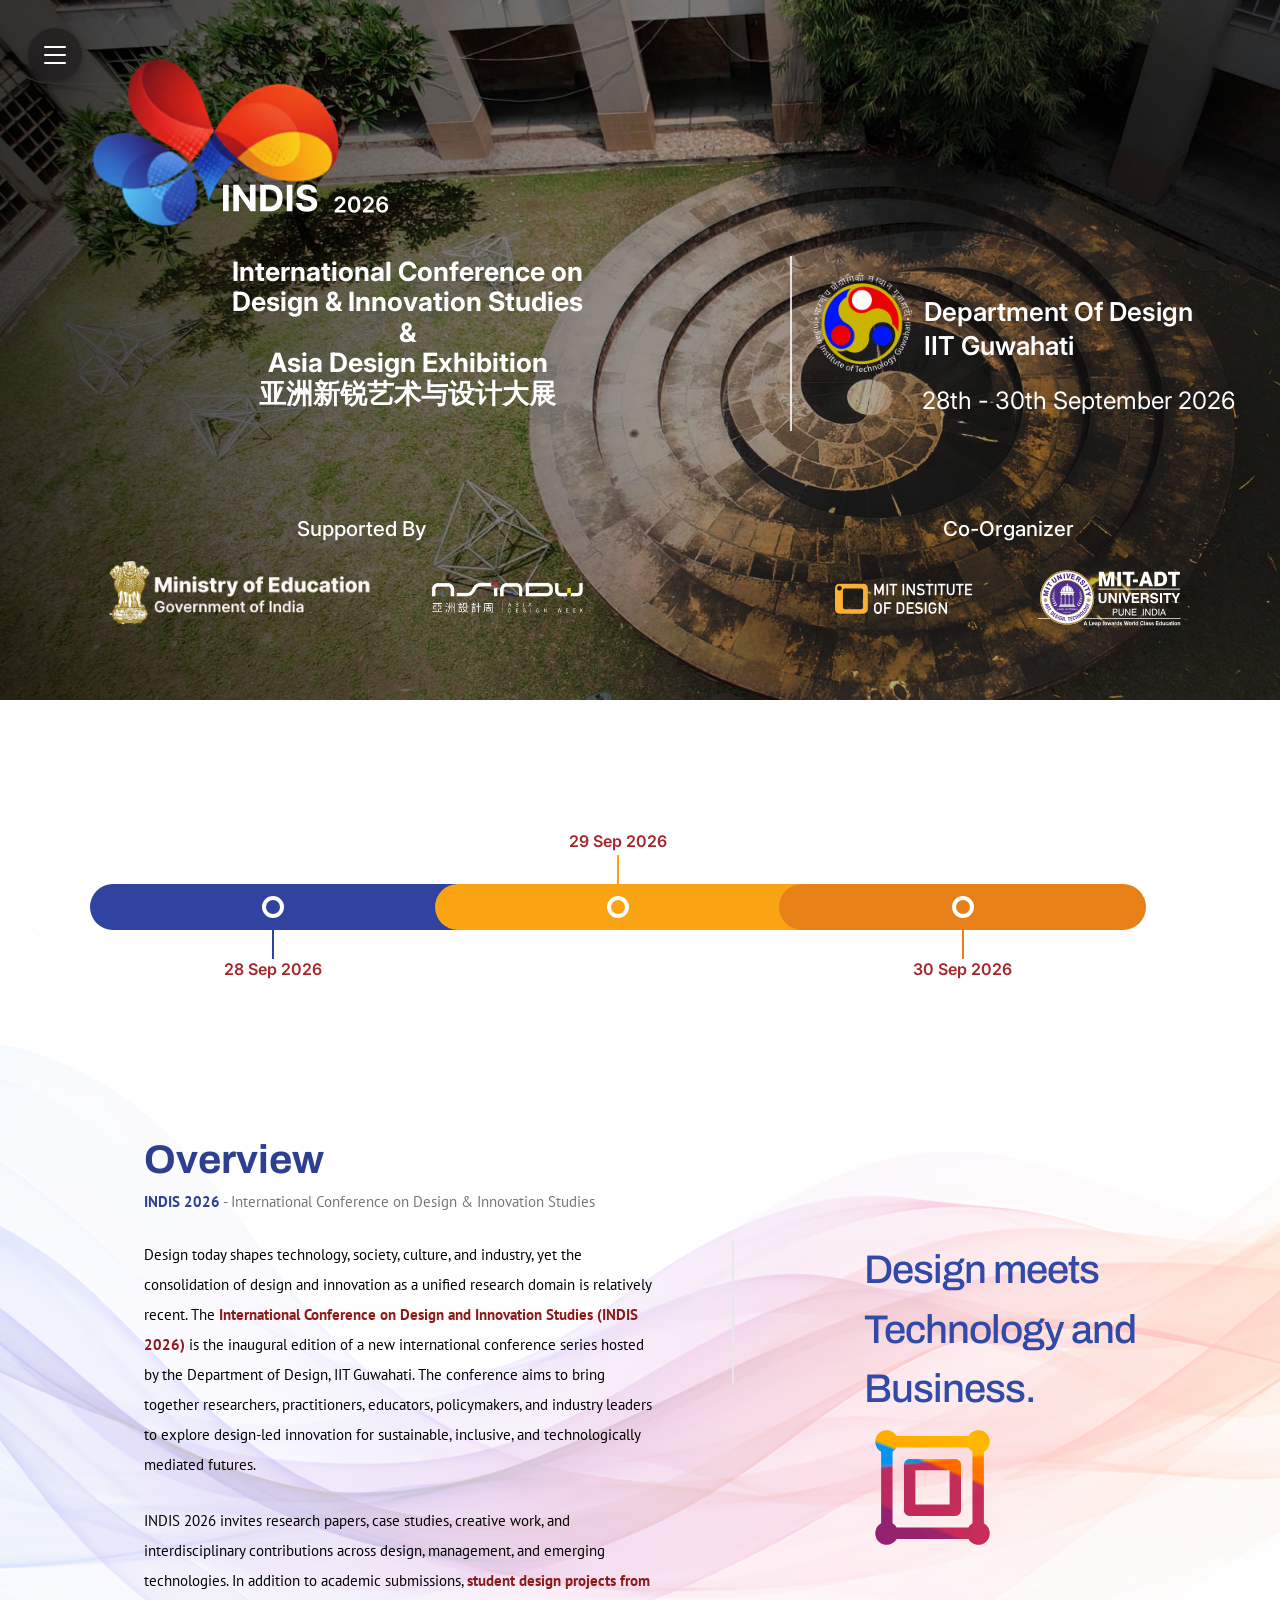
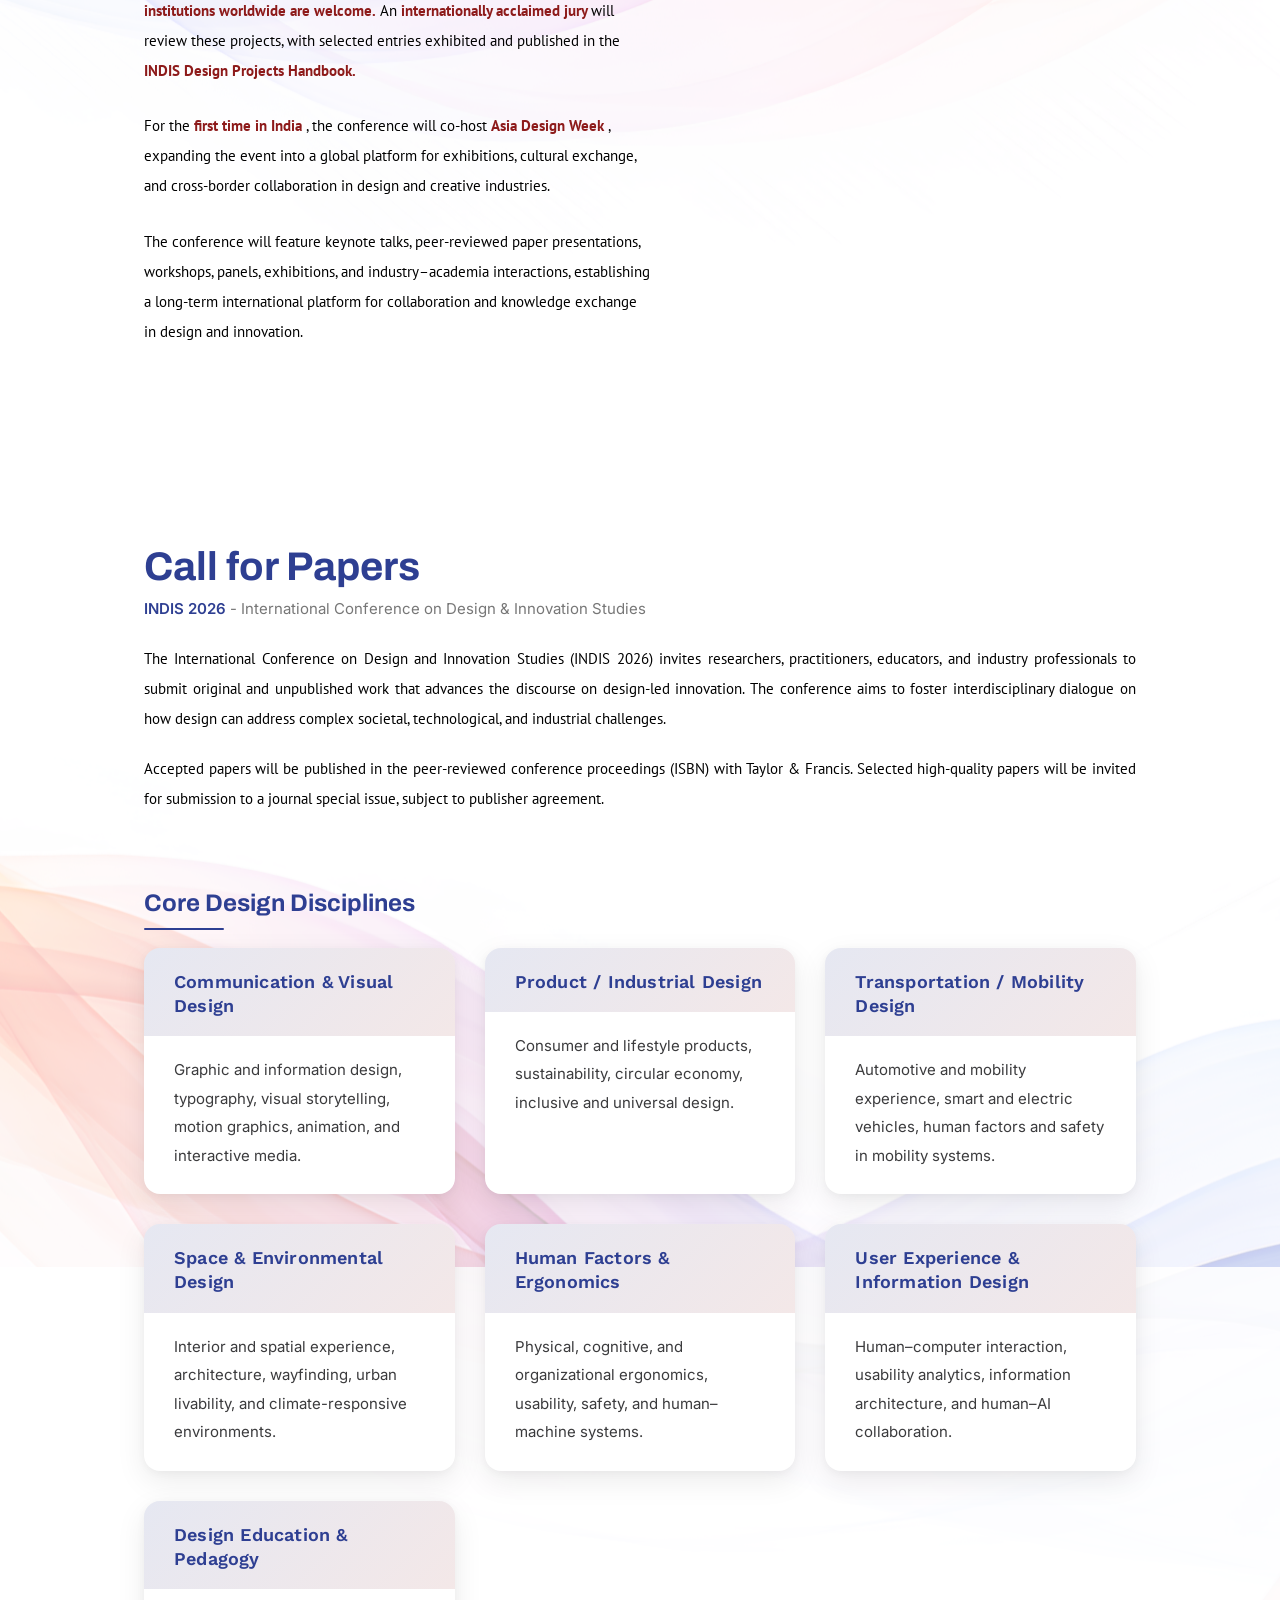
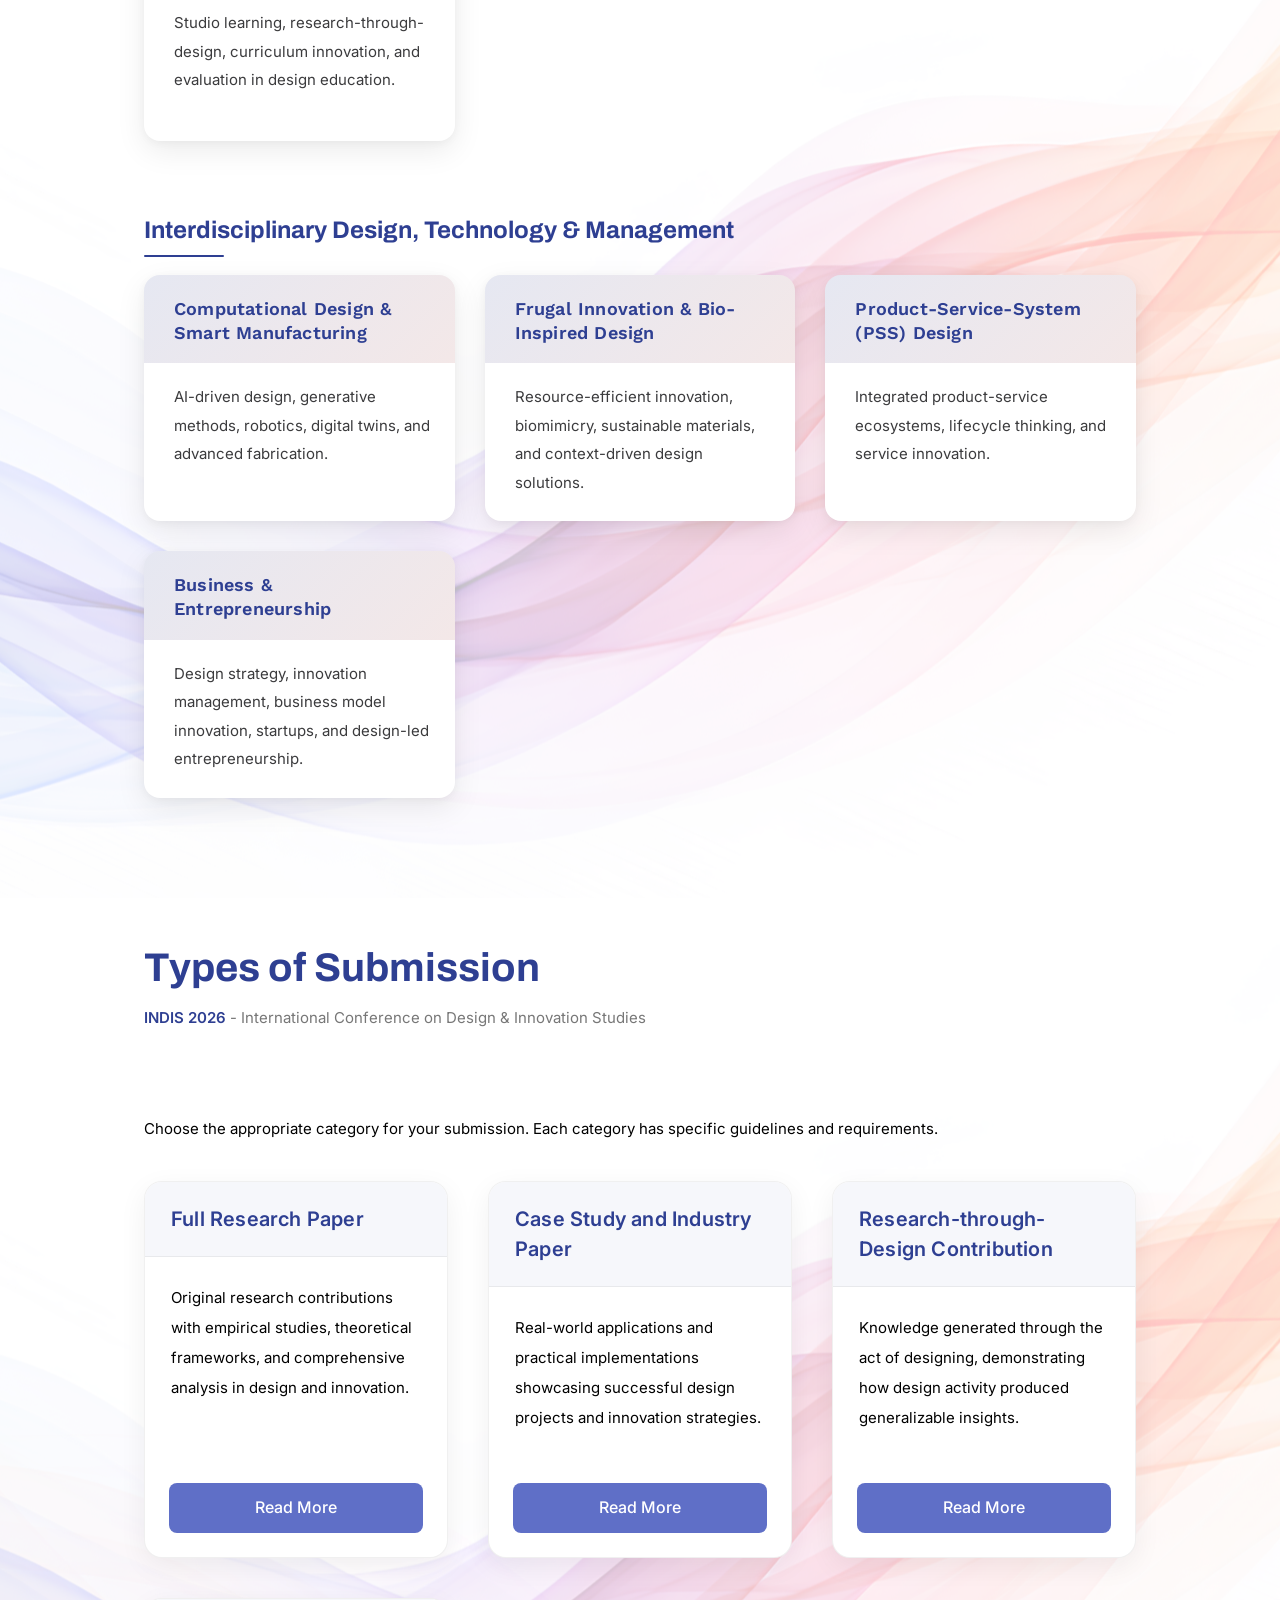
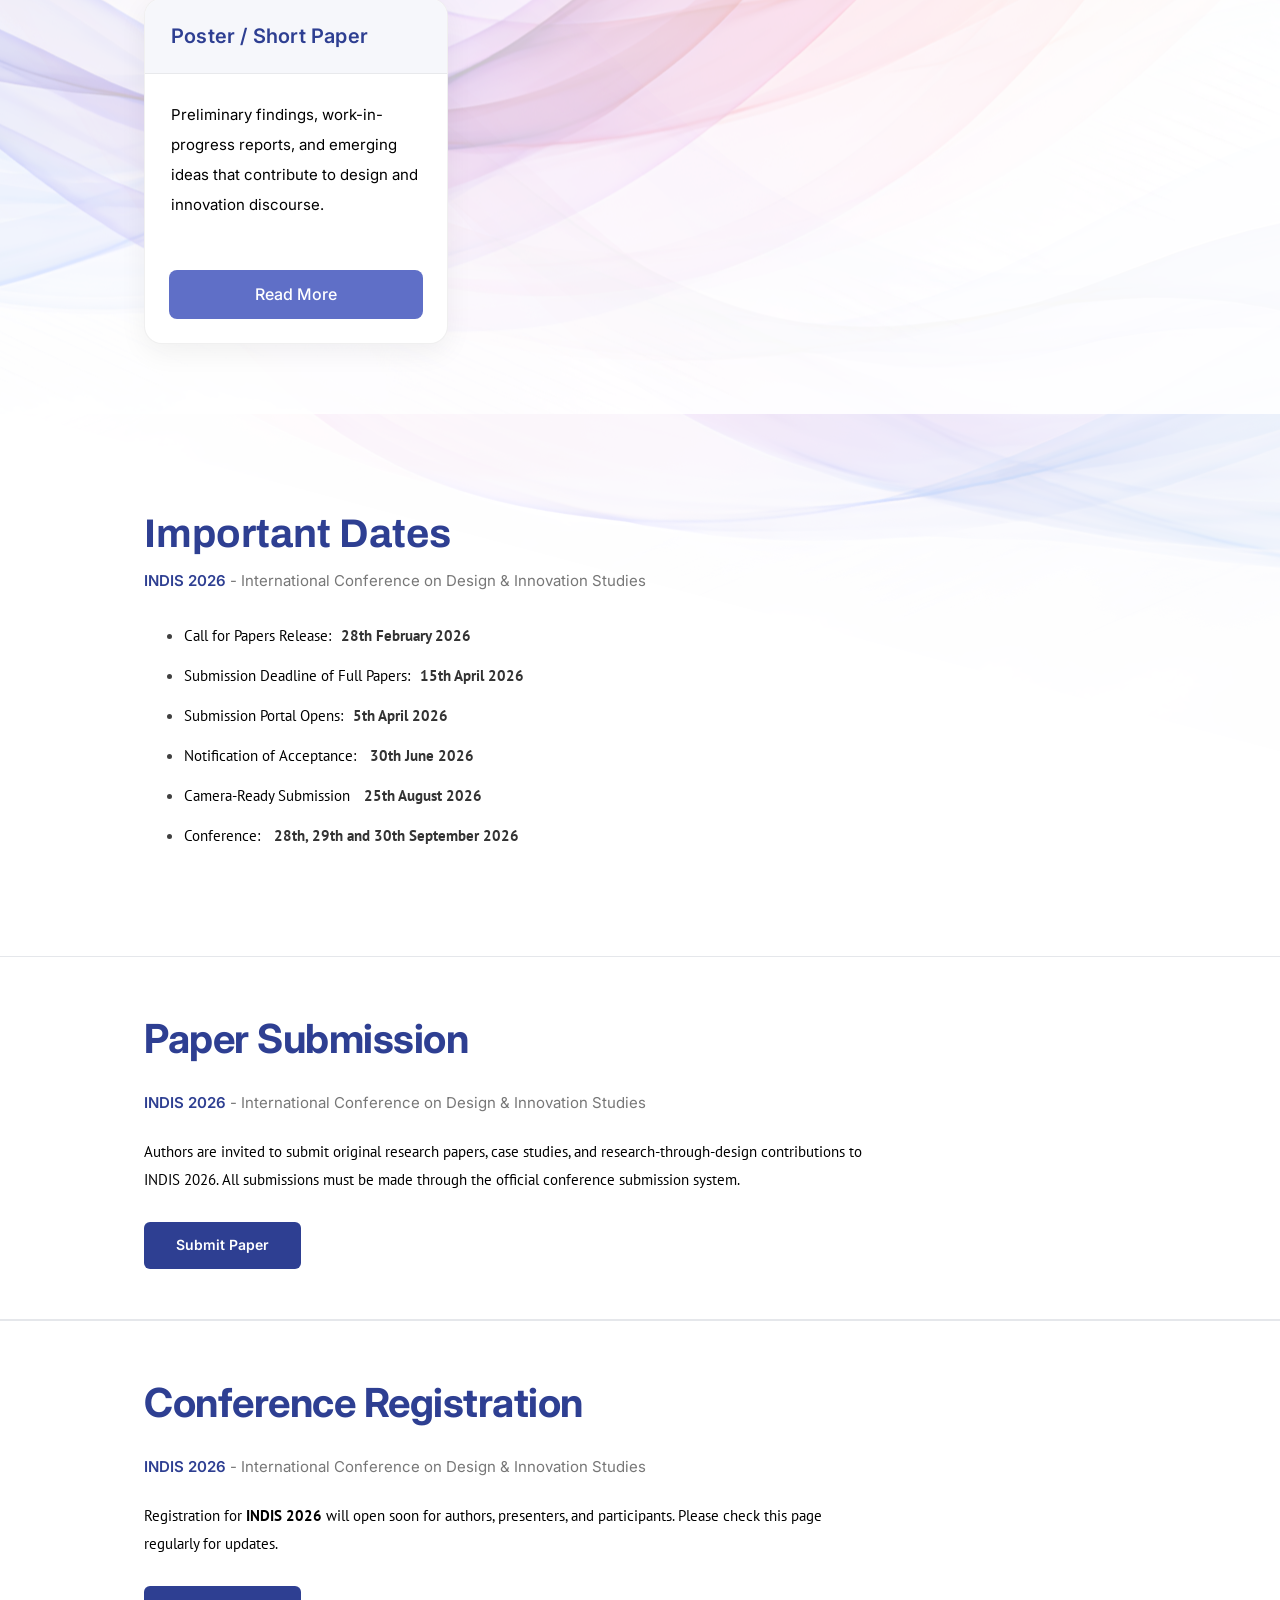
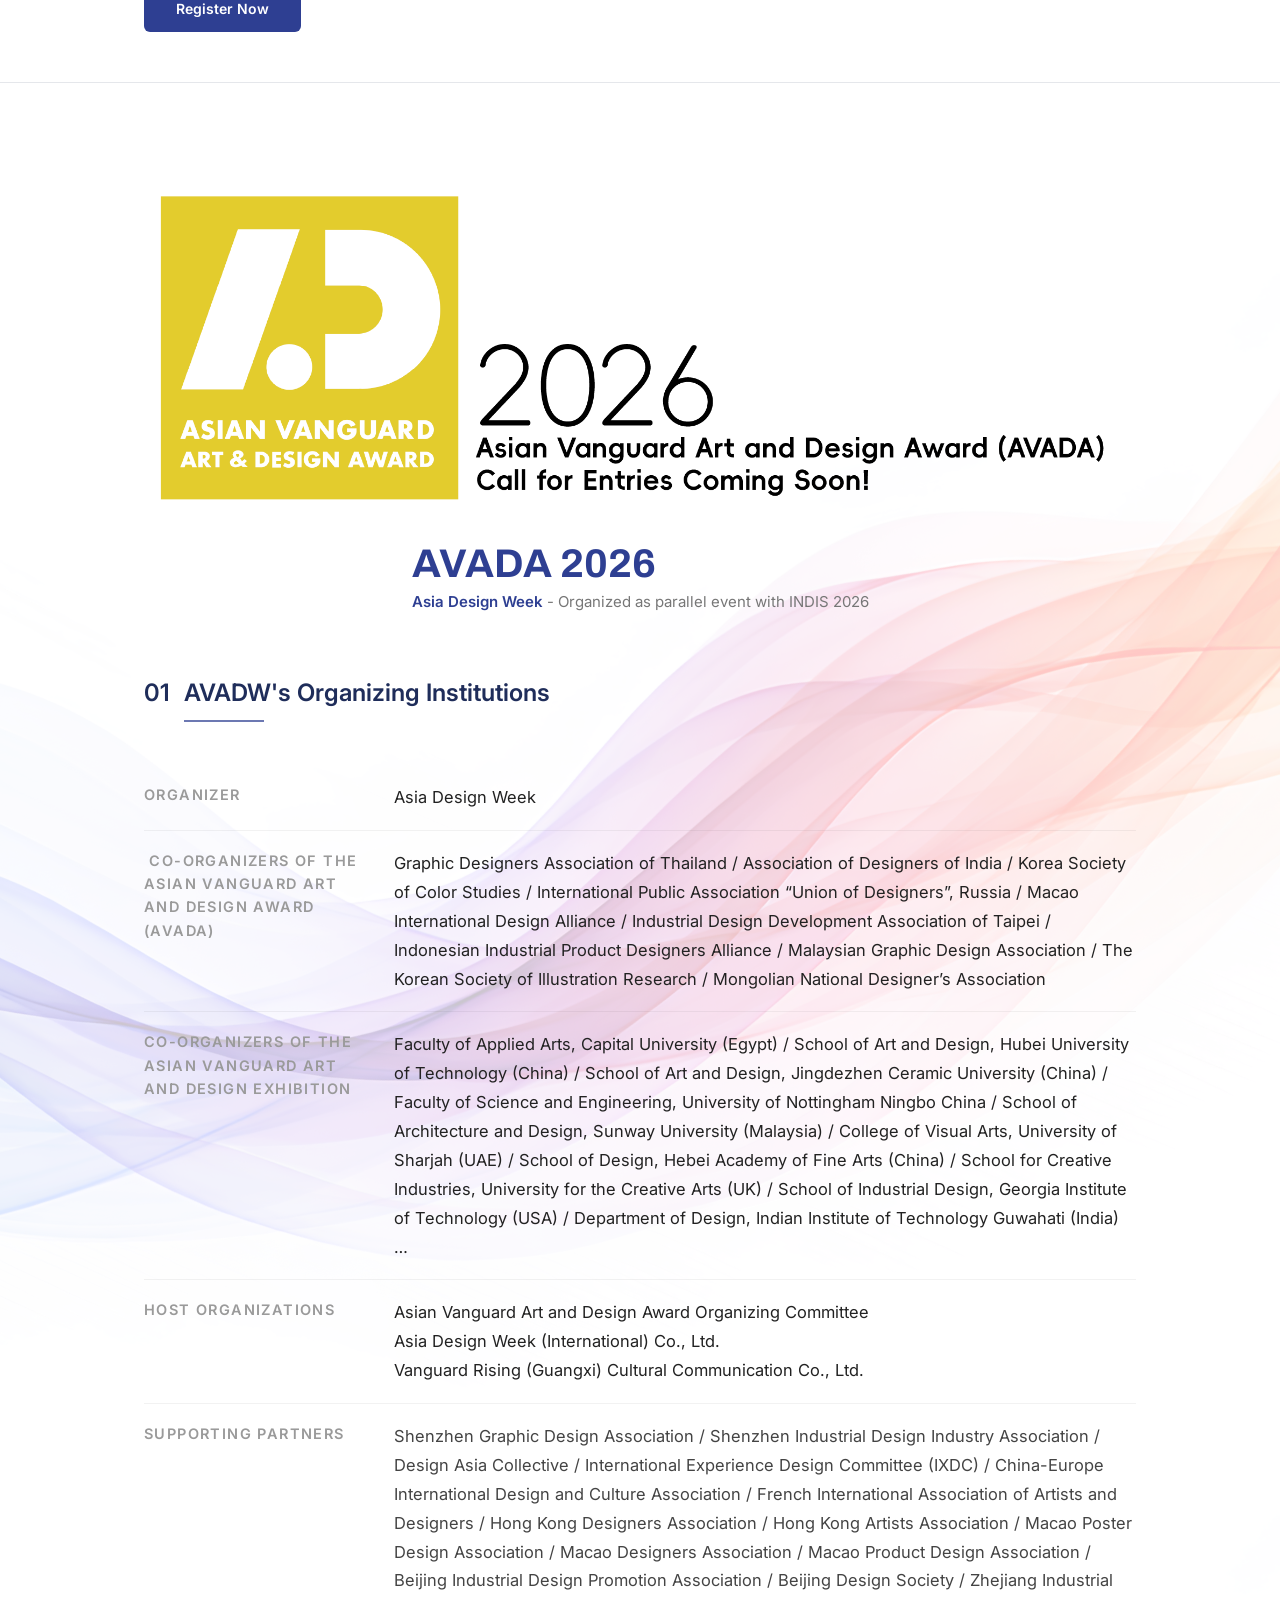
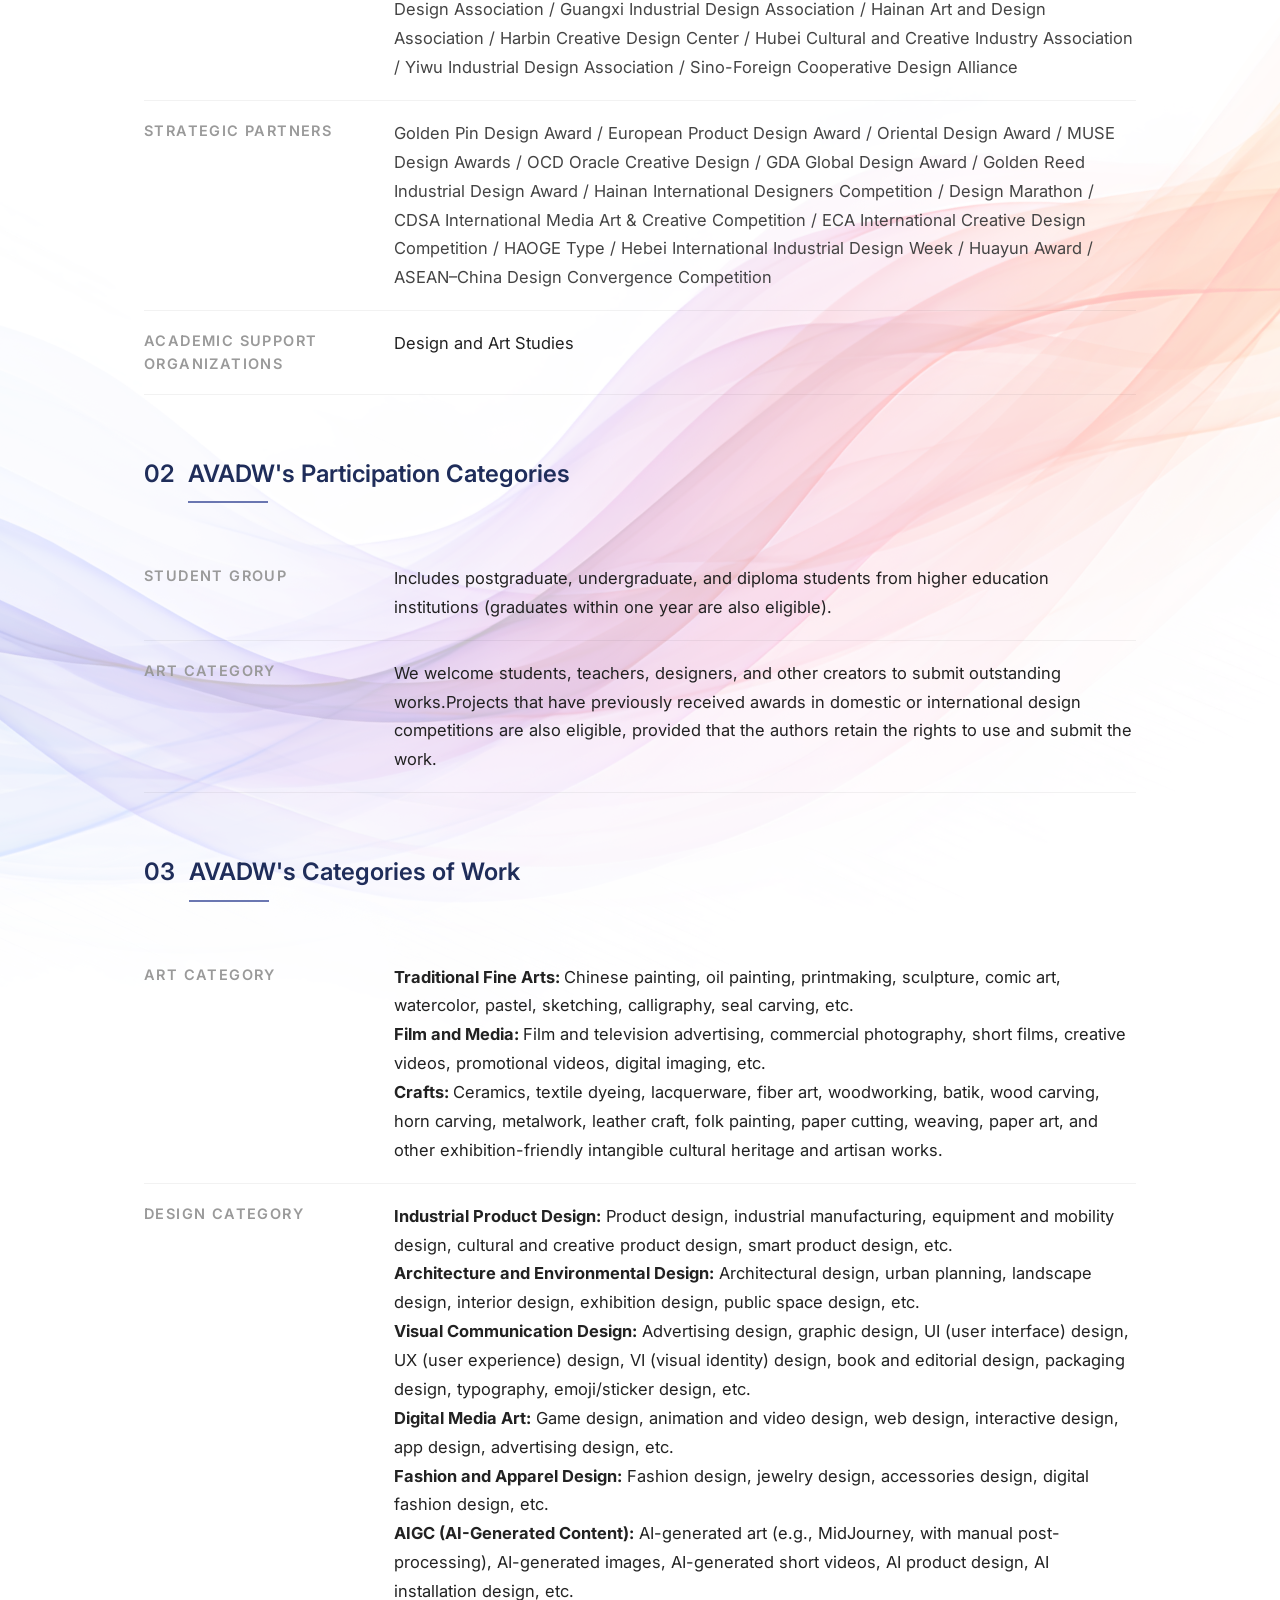
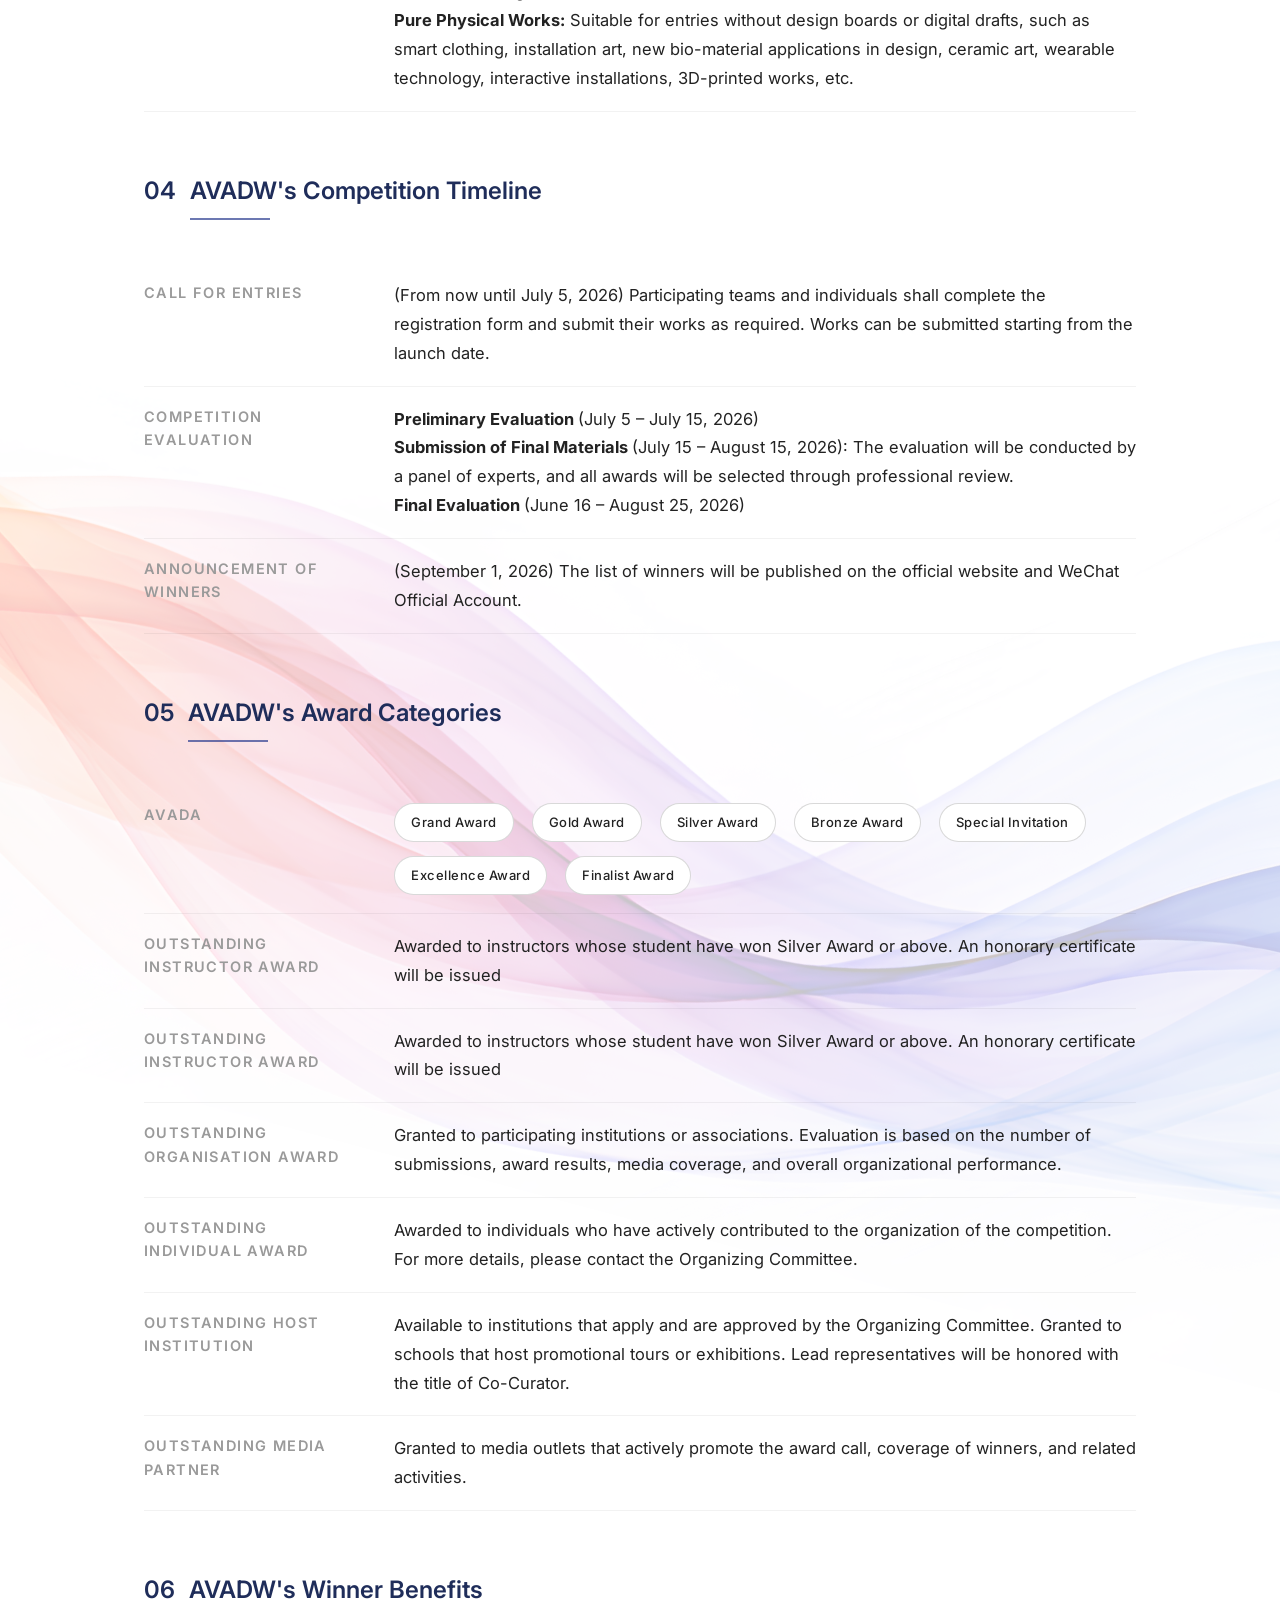
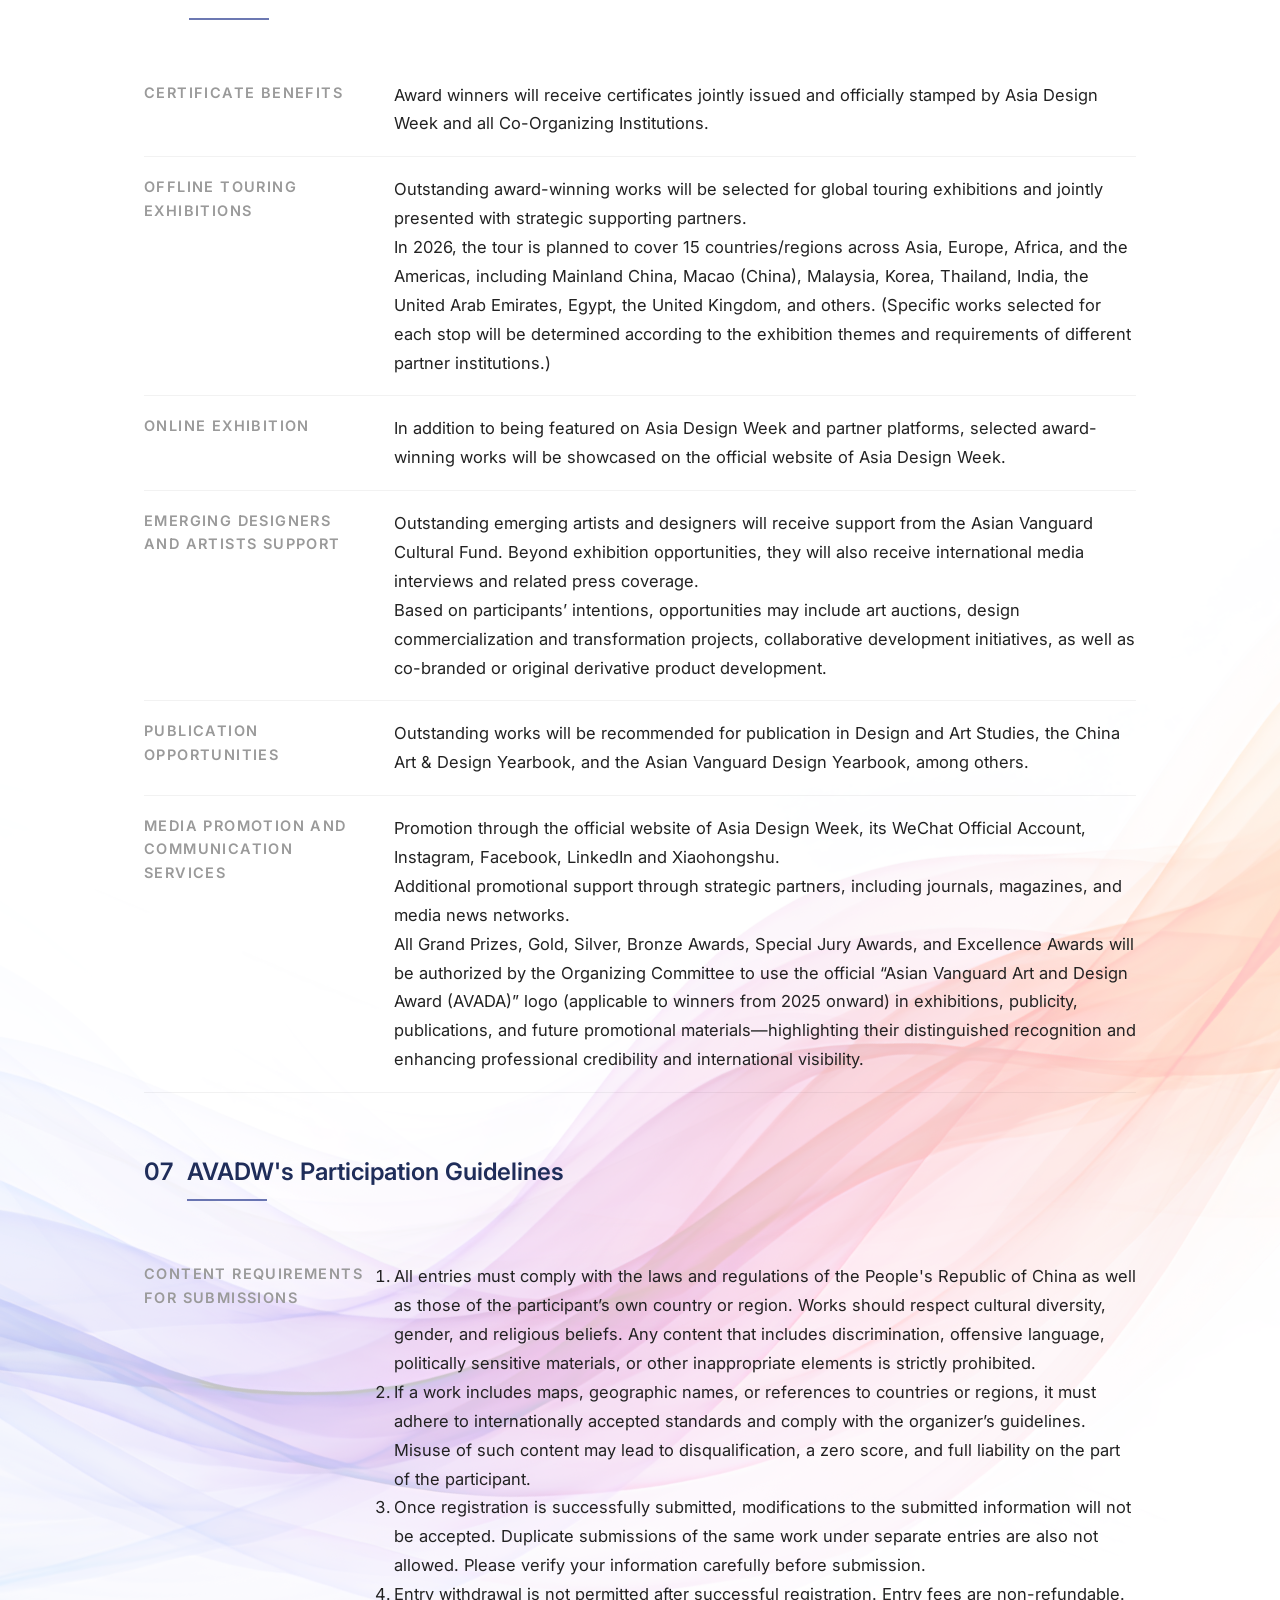
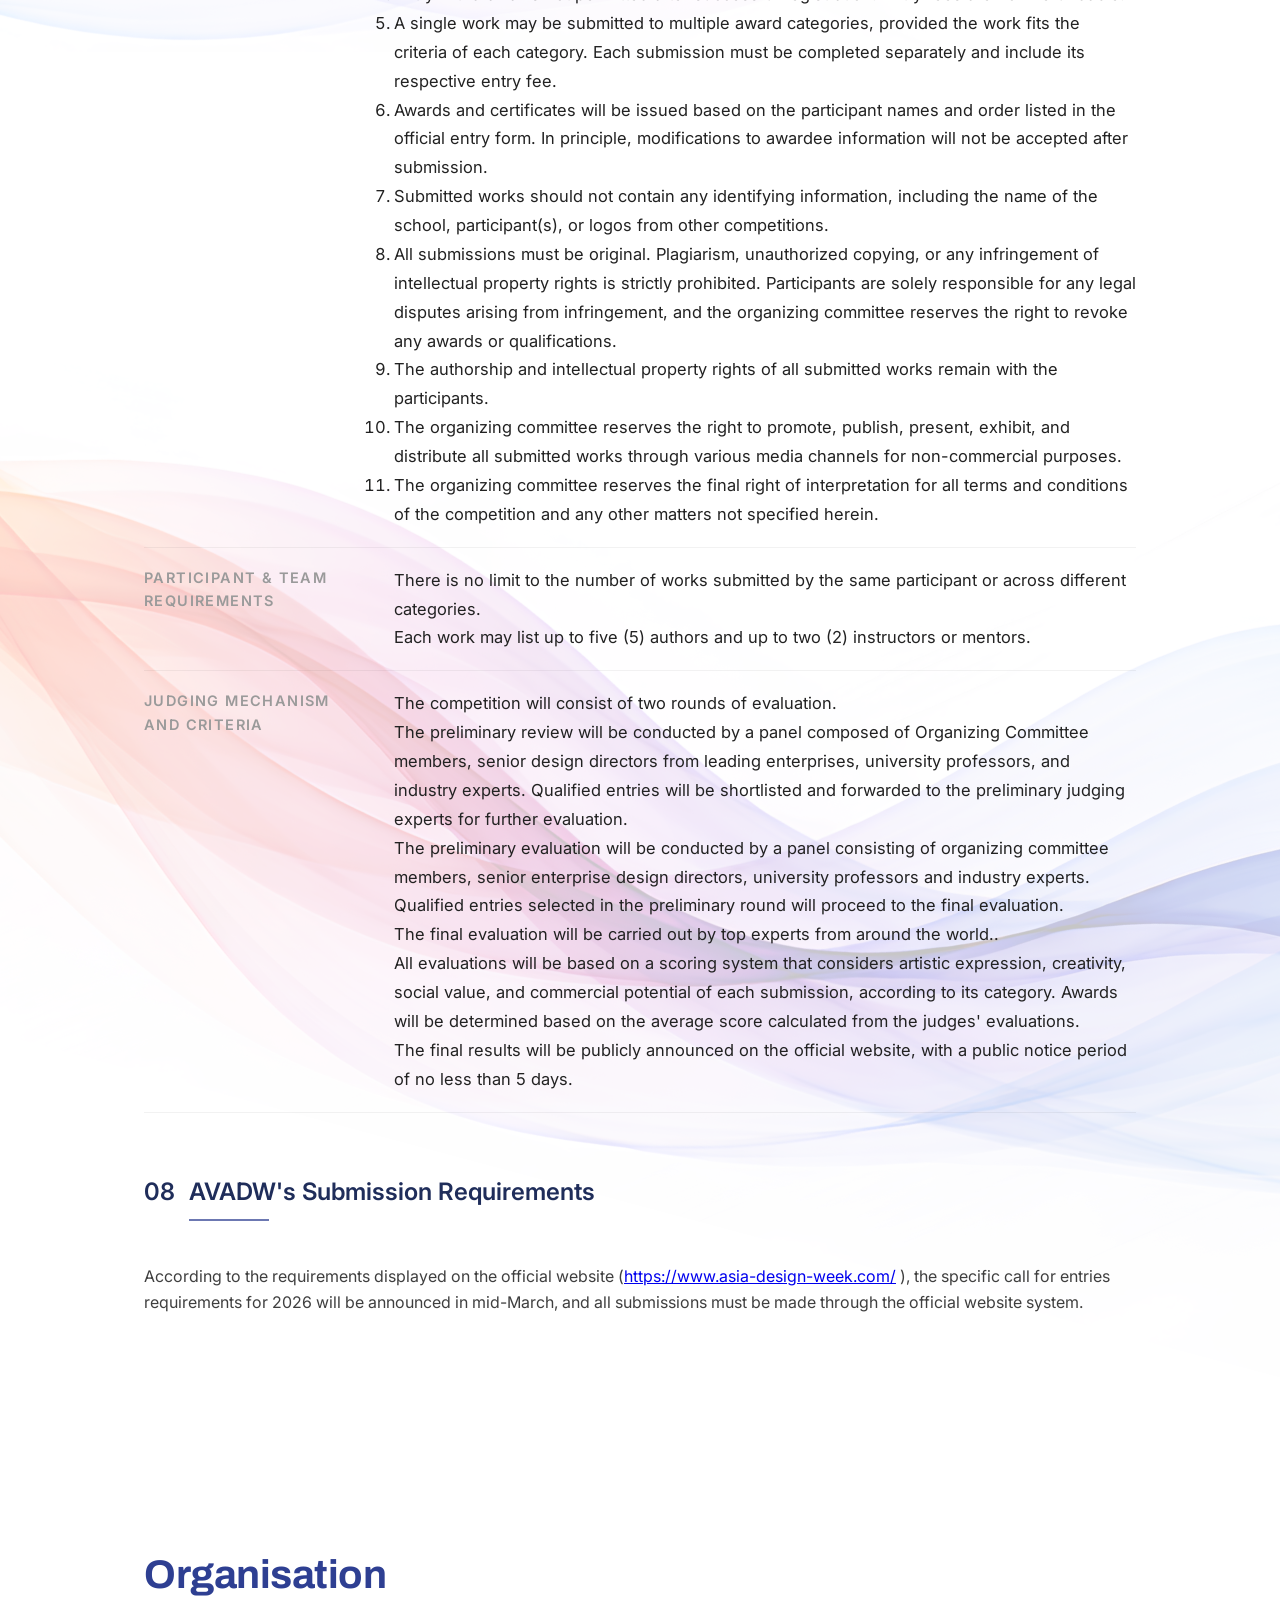
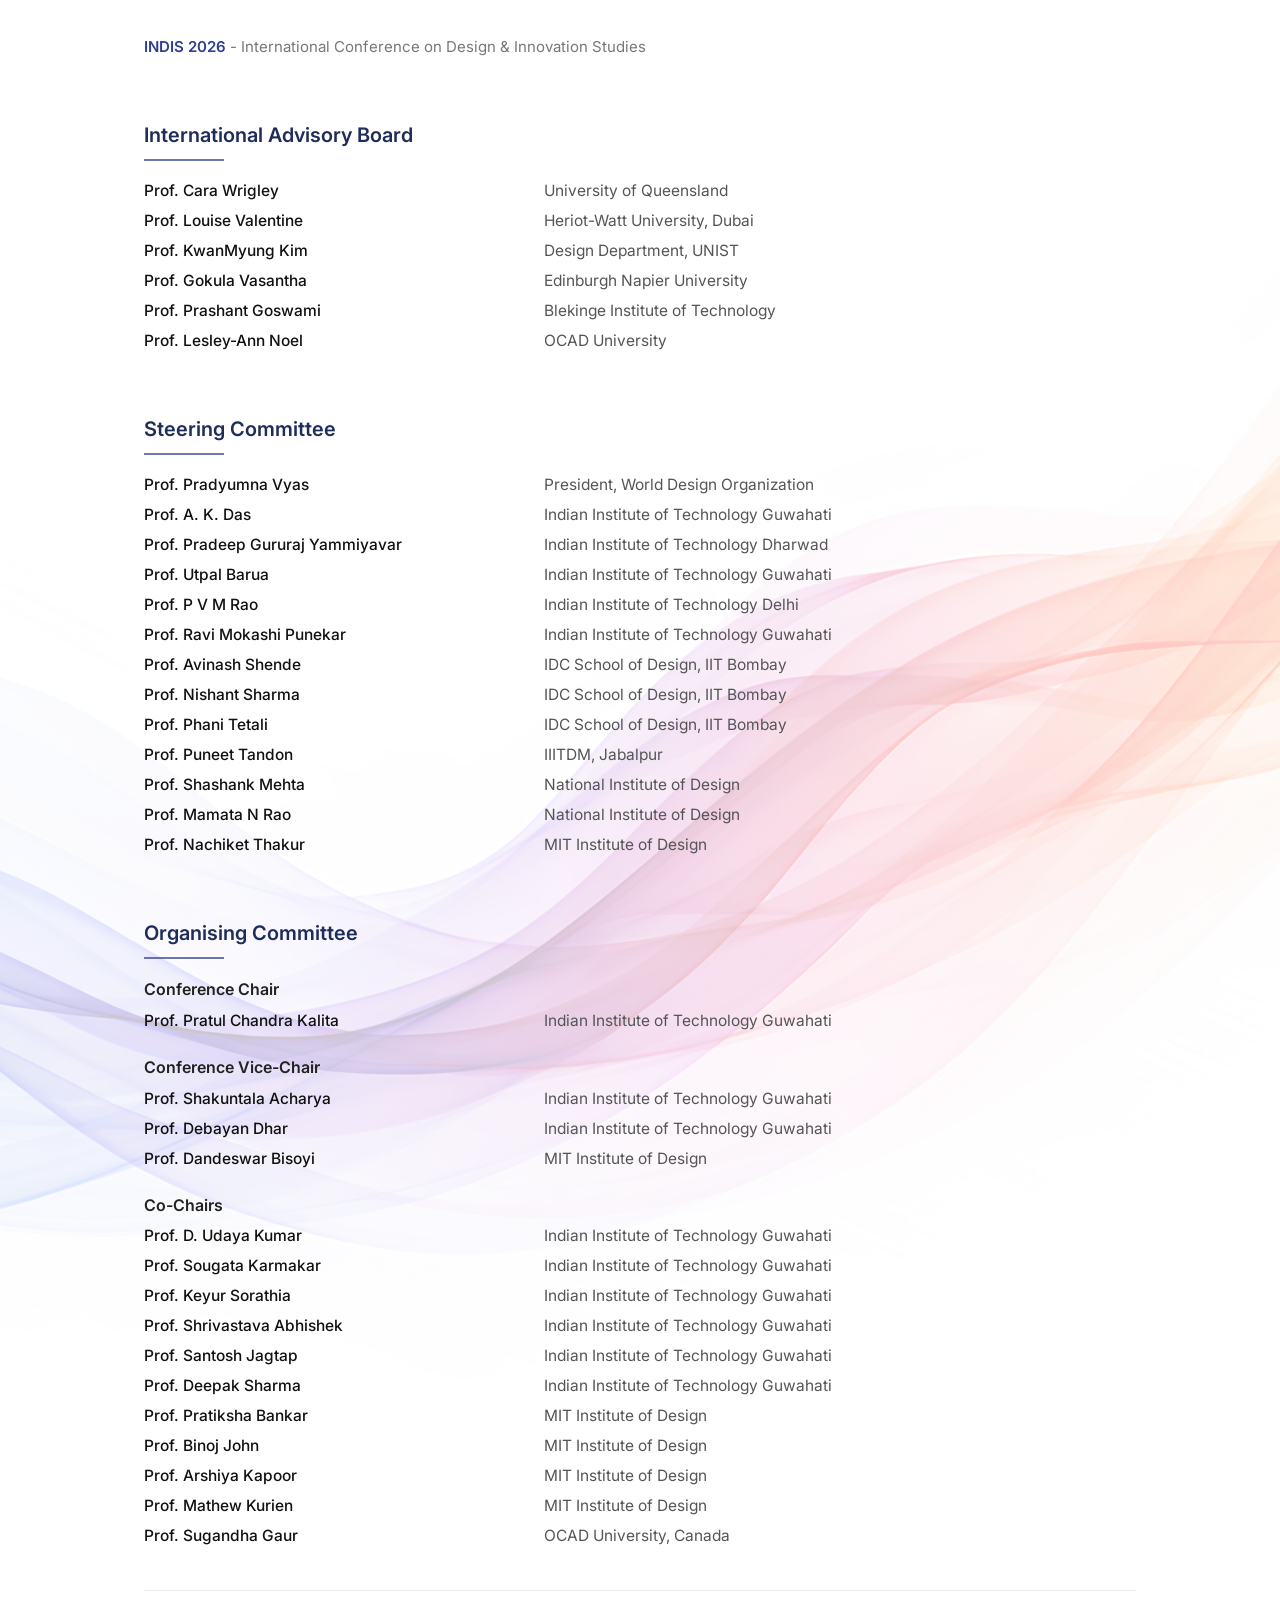
==== commit 22516e22: "submission link creation" ====
--- a/index.html
+++ b/index.html
@@ -30,6 +30,7 @@
       <a href="#call-for-papers">Call For Papers</a>
       <a href="#paper-submission-categories">Types of Submission</a>
       <a href="#important-dates">Important Dates</a>
+      <a href="#paper-submission">Paper Submission</a>
       <a href="#registration">Registration</a>
       <a href="guidelines/author.html">Author and Reviewer Guidelines</a>
       <a href="guidelines/publication.html">Publication Ethics and Malpractice Statement</a>
@@ -526,6 +527,35 @@
       </div>
     </section>
   </div>
+
+  <!-- PAPER SUBMISSION -->
+  <section id="paper-submission" class="registration-section">
+
+    <div class="container">
+
+      <h2>Paper Submission</h2>
+
+      <p class="adv-collab sub-heading">
+        <span>INDIS 2026</span> - International Conference on Design & Innovation Studies
+      </p>
+
+      <div class="registration-box" style="text-align: left;">
+
+        <p class="registration-text">
+          Authors are invited to submit original research papers, case studies, and research-through-design
+          contributions to INDIS 2026.
+          All submissions must be made through the official conference submission system.
+        </p>
+
+        <a href="https://cmt3.research.microsoft.com/INDIS2026" class="registration-btn">
+          Submit Paper
+        </a>
+
+      </div>
+
+    </div>
+
+  </section>
   <!-- REGESTRATION -->
   <section id="registration" class="registration-section">
 
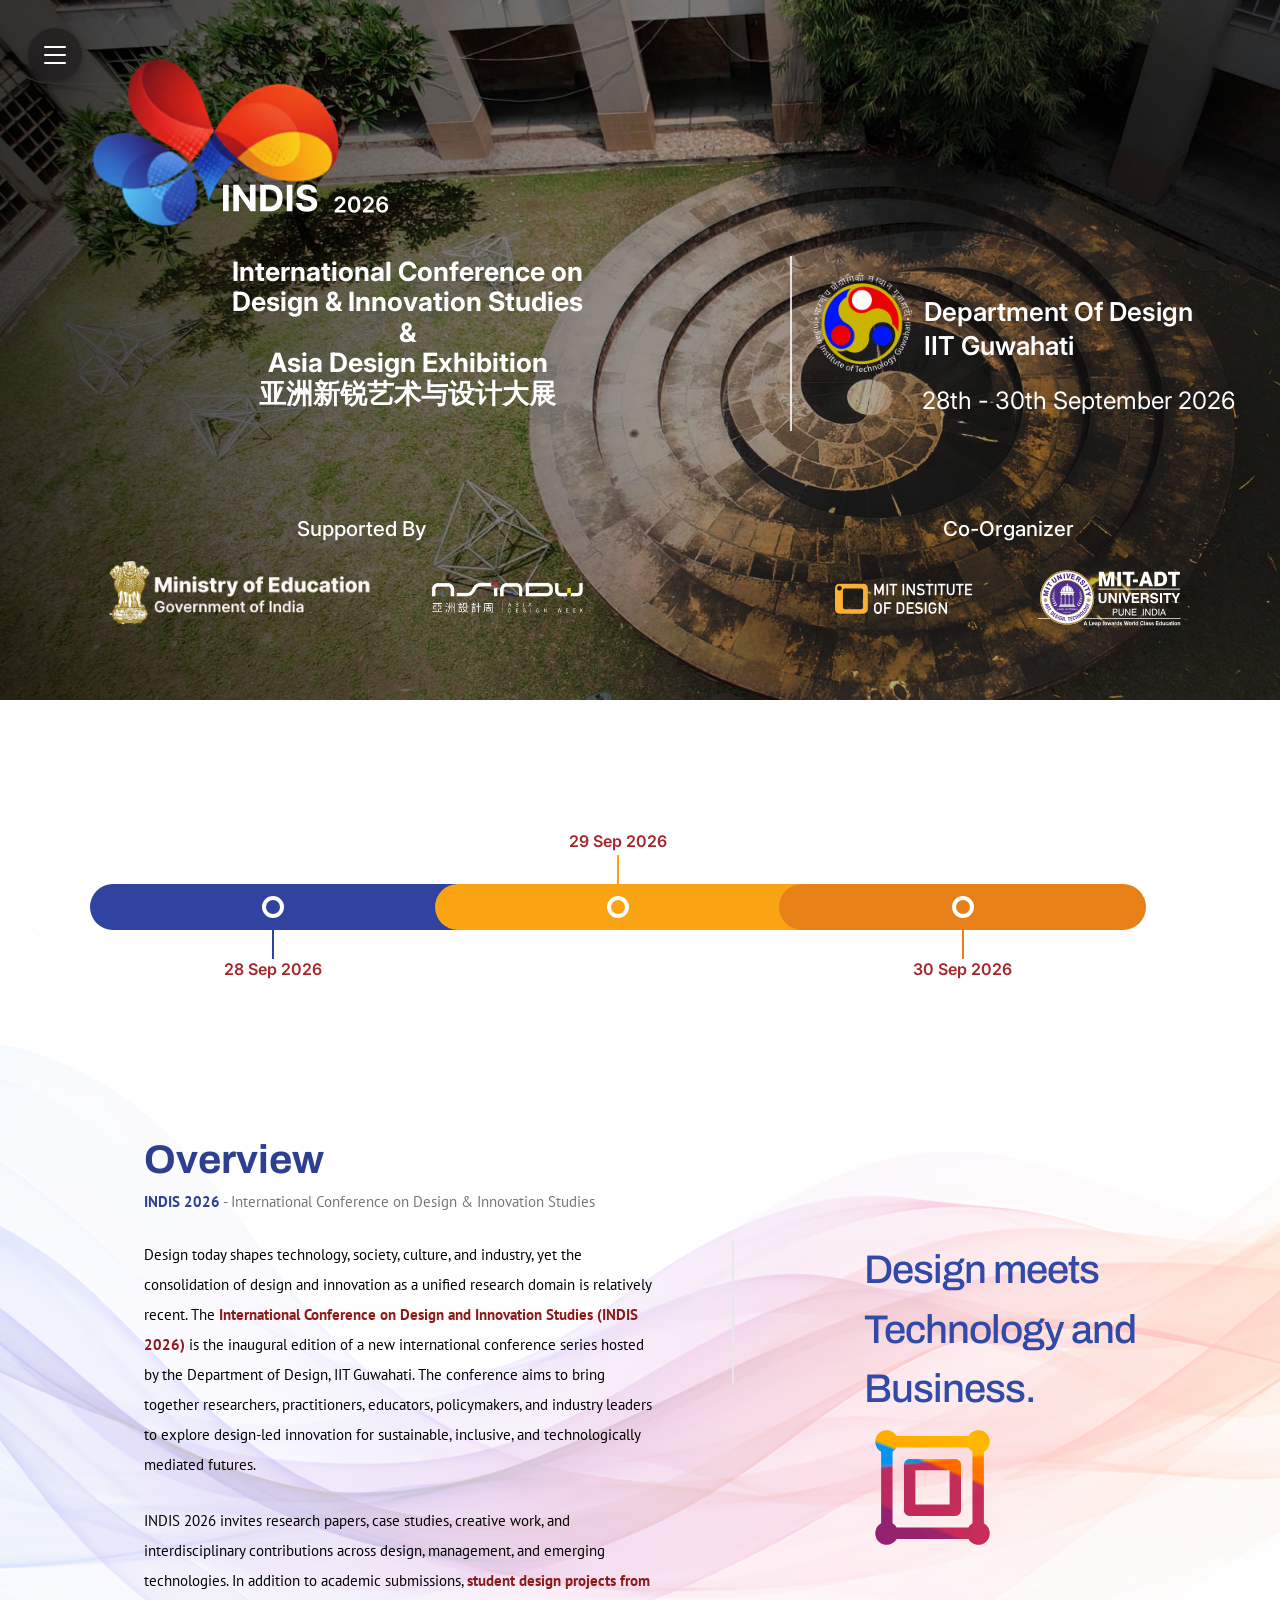
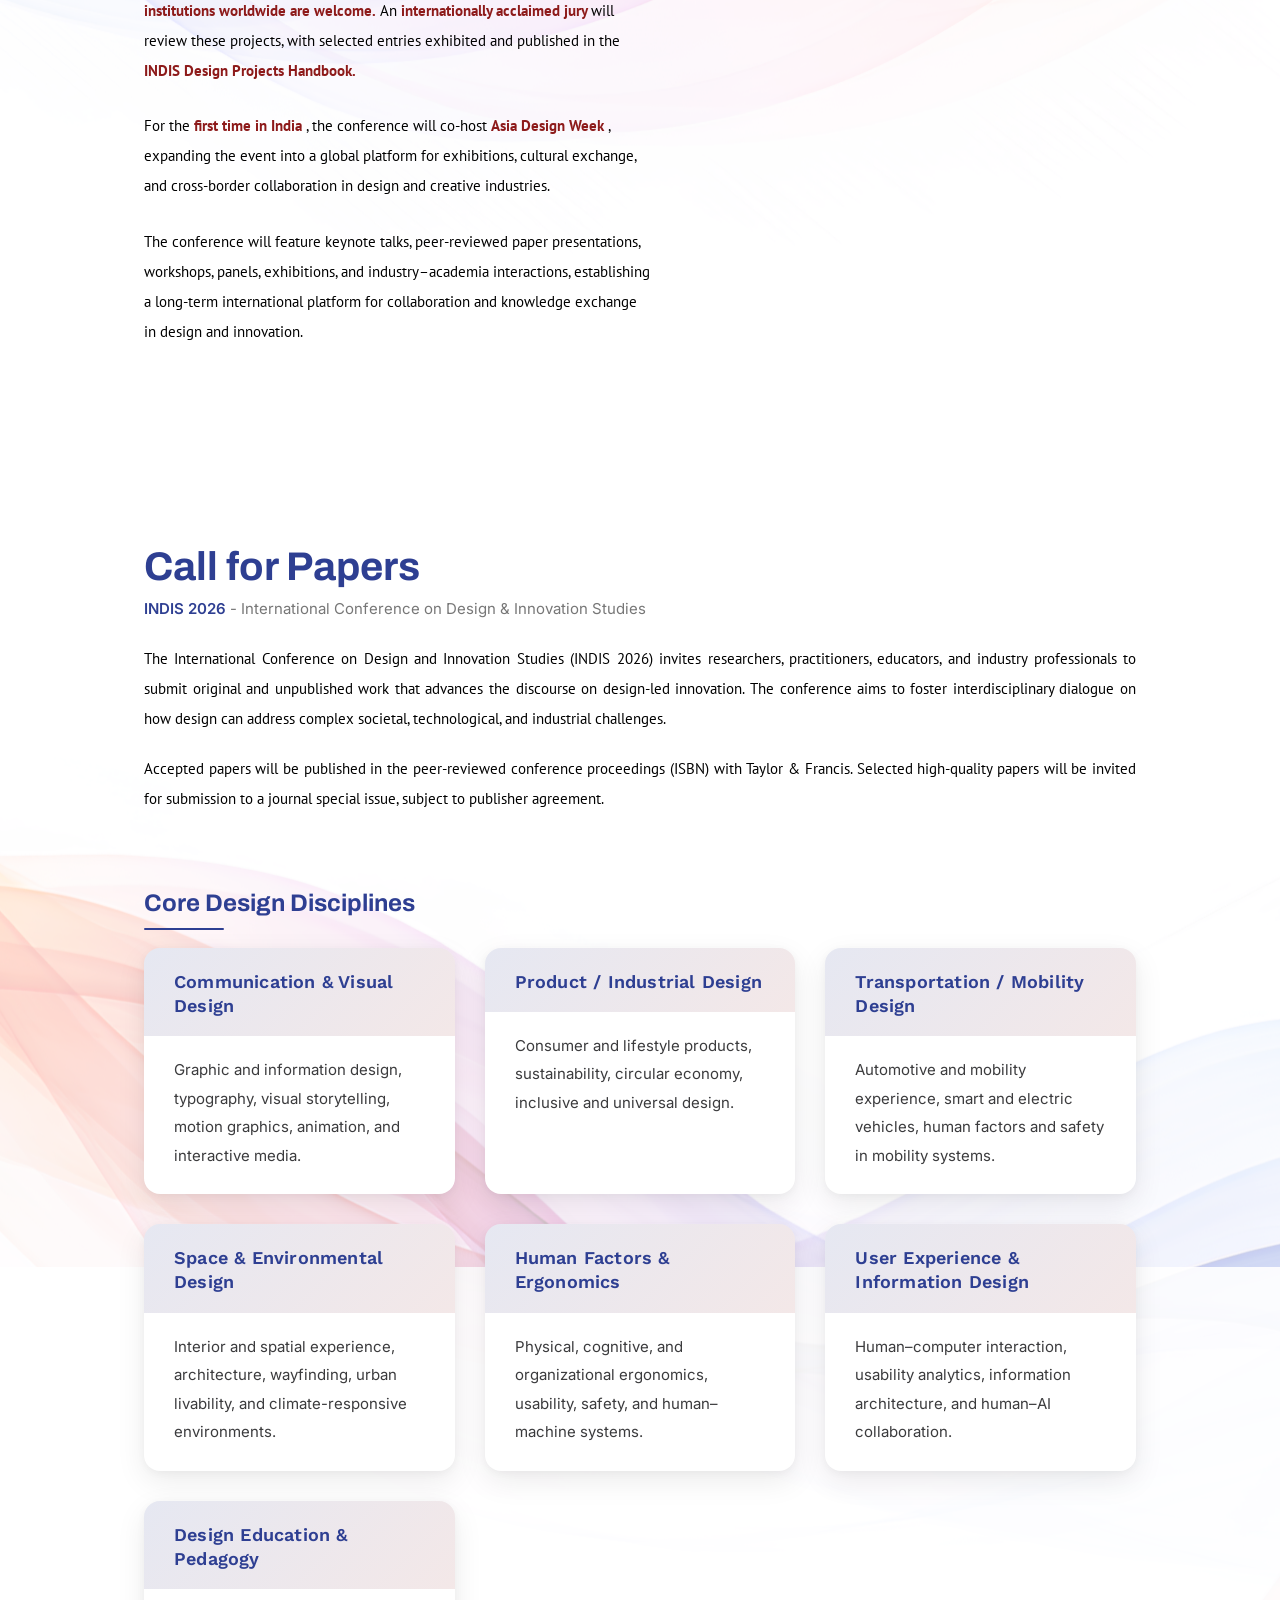
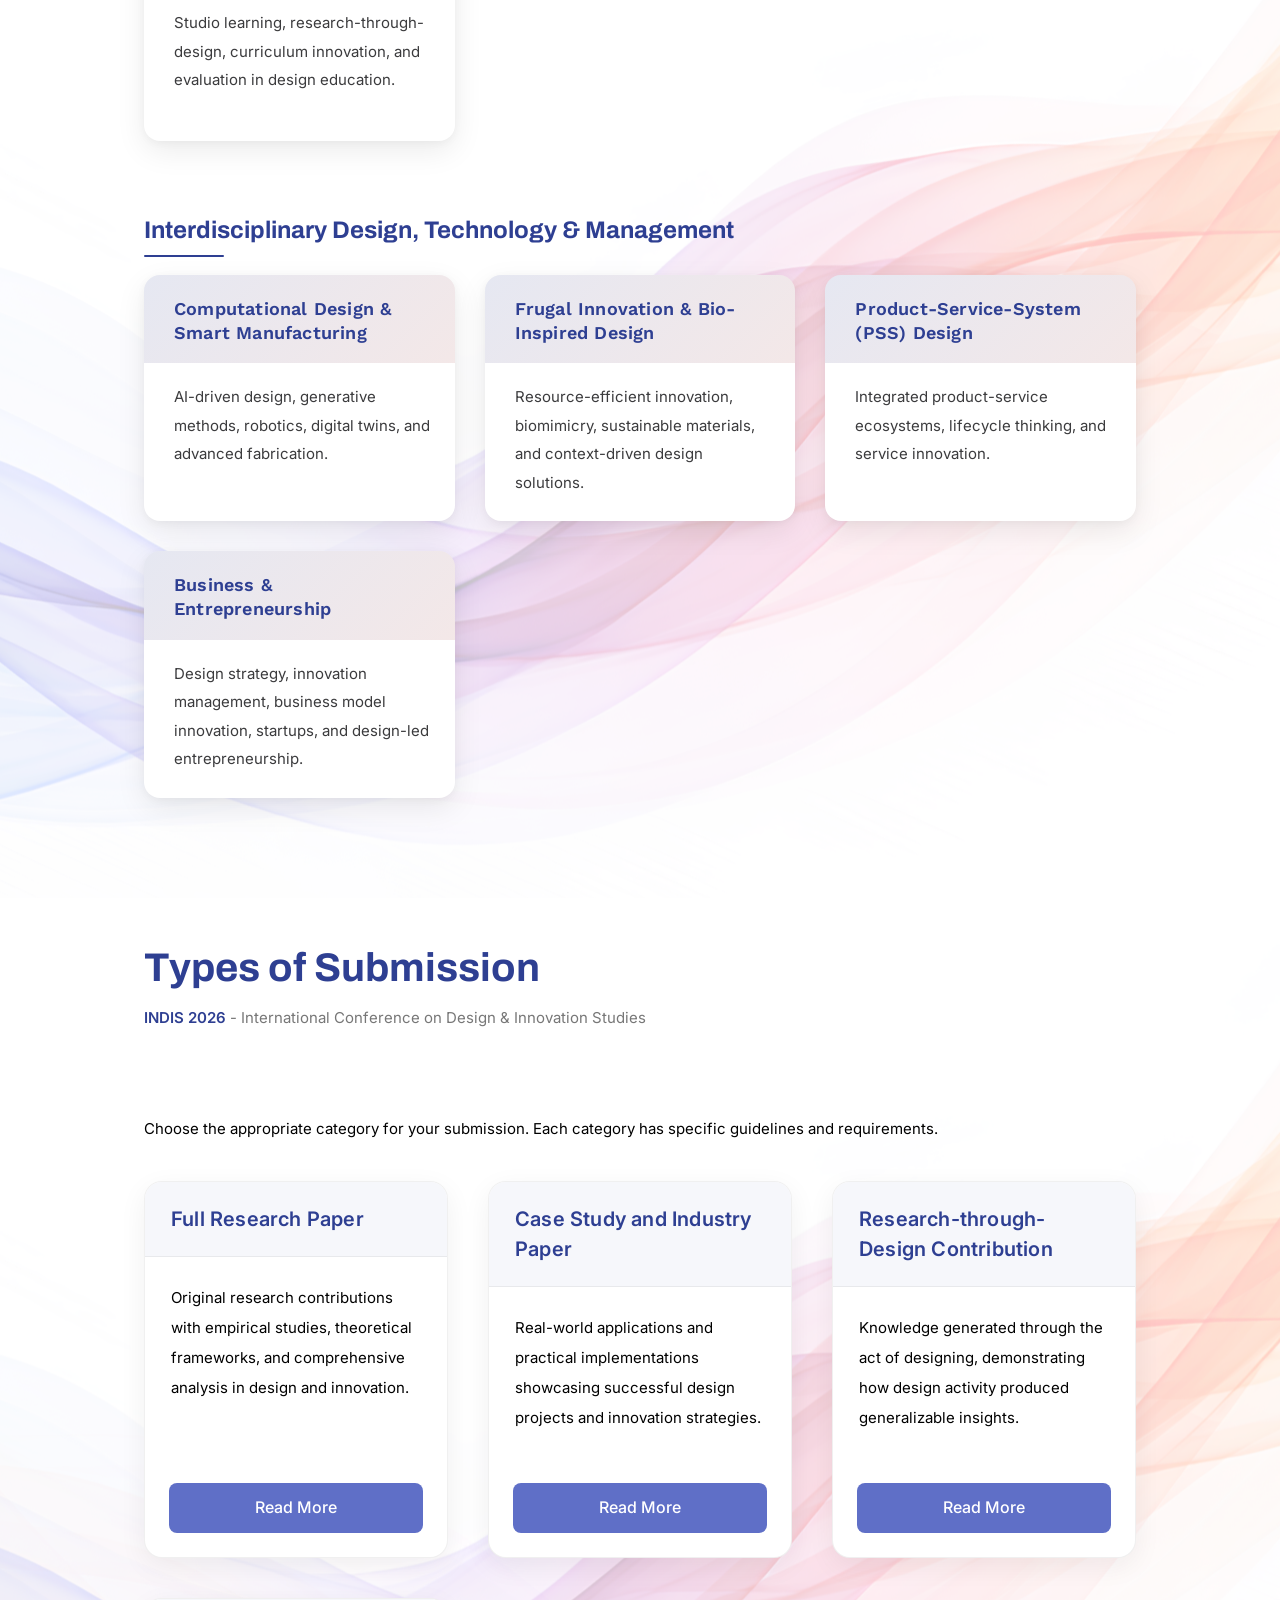
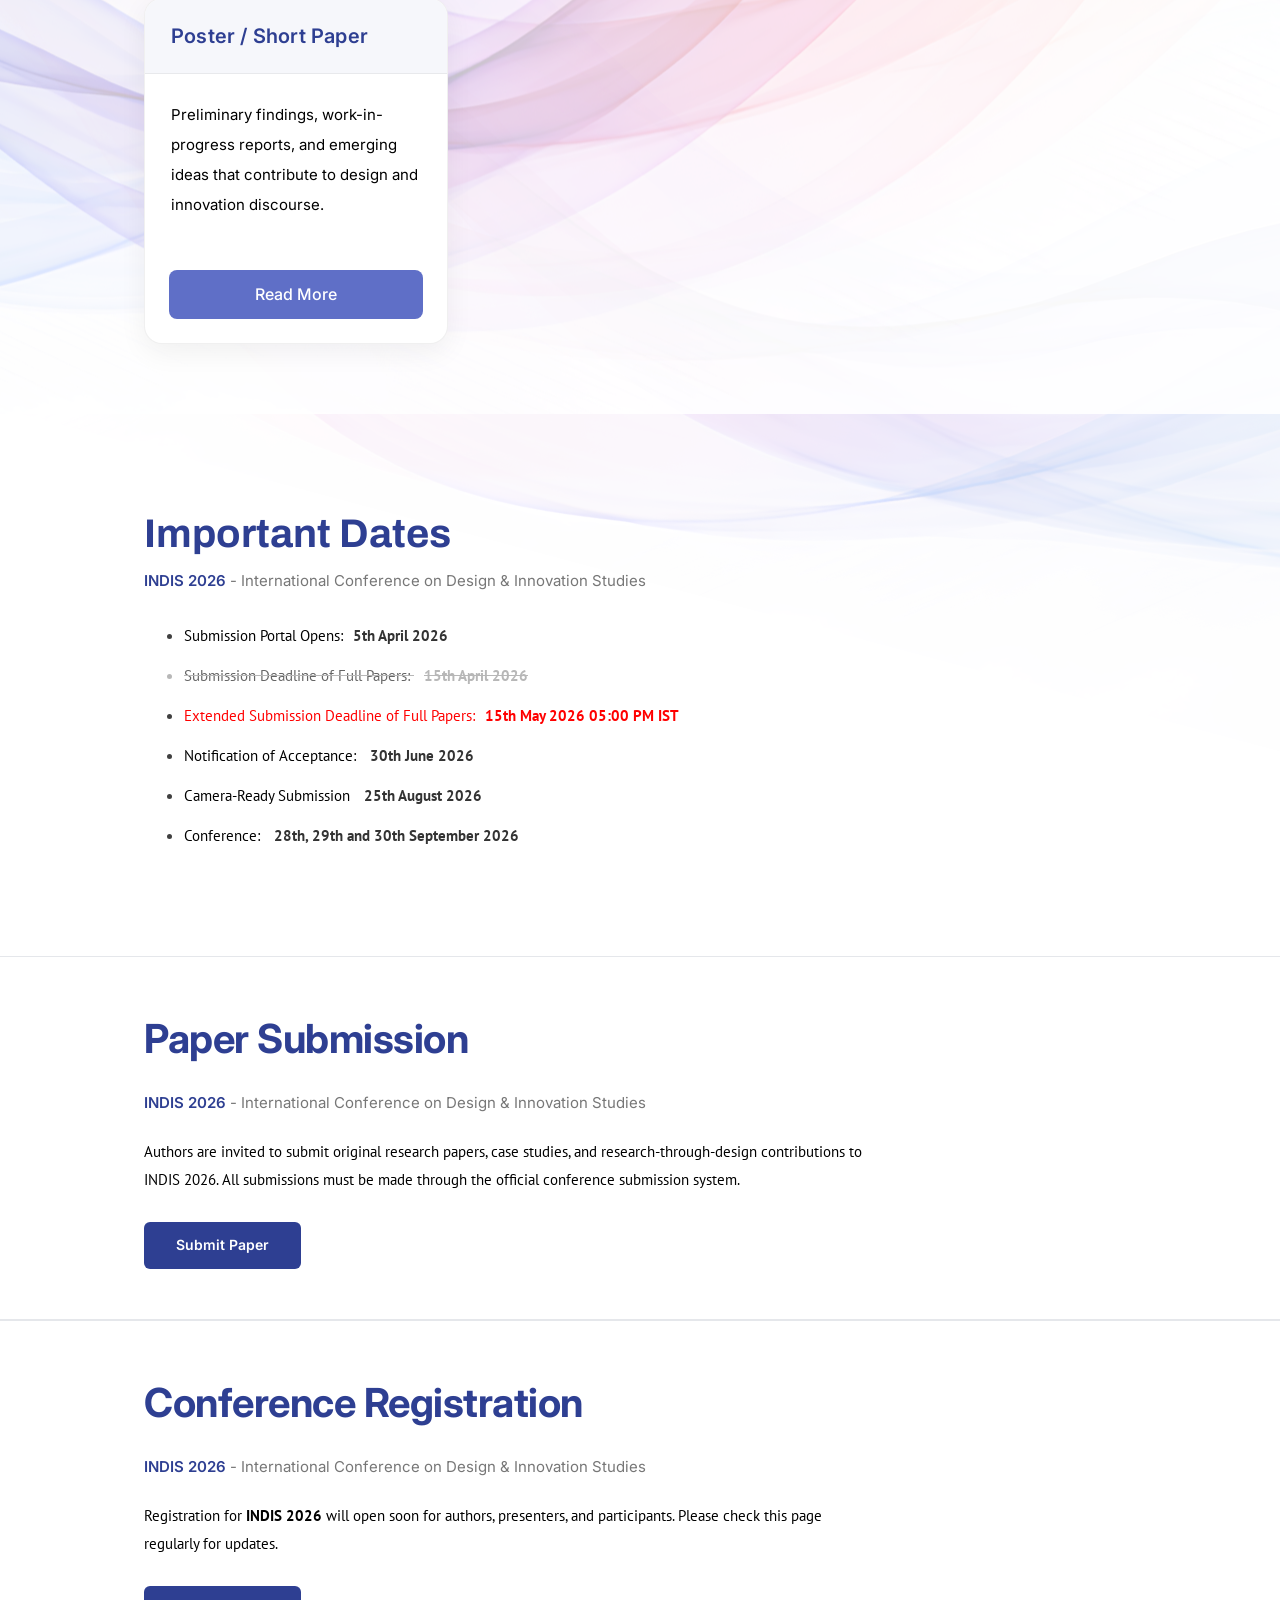
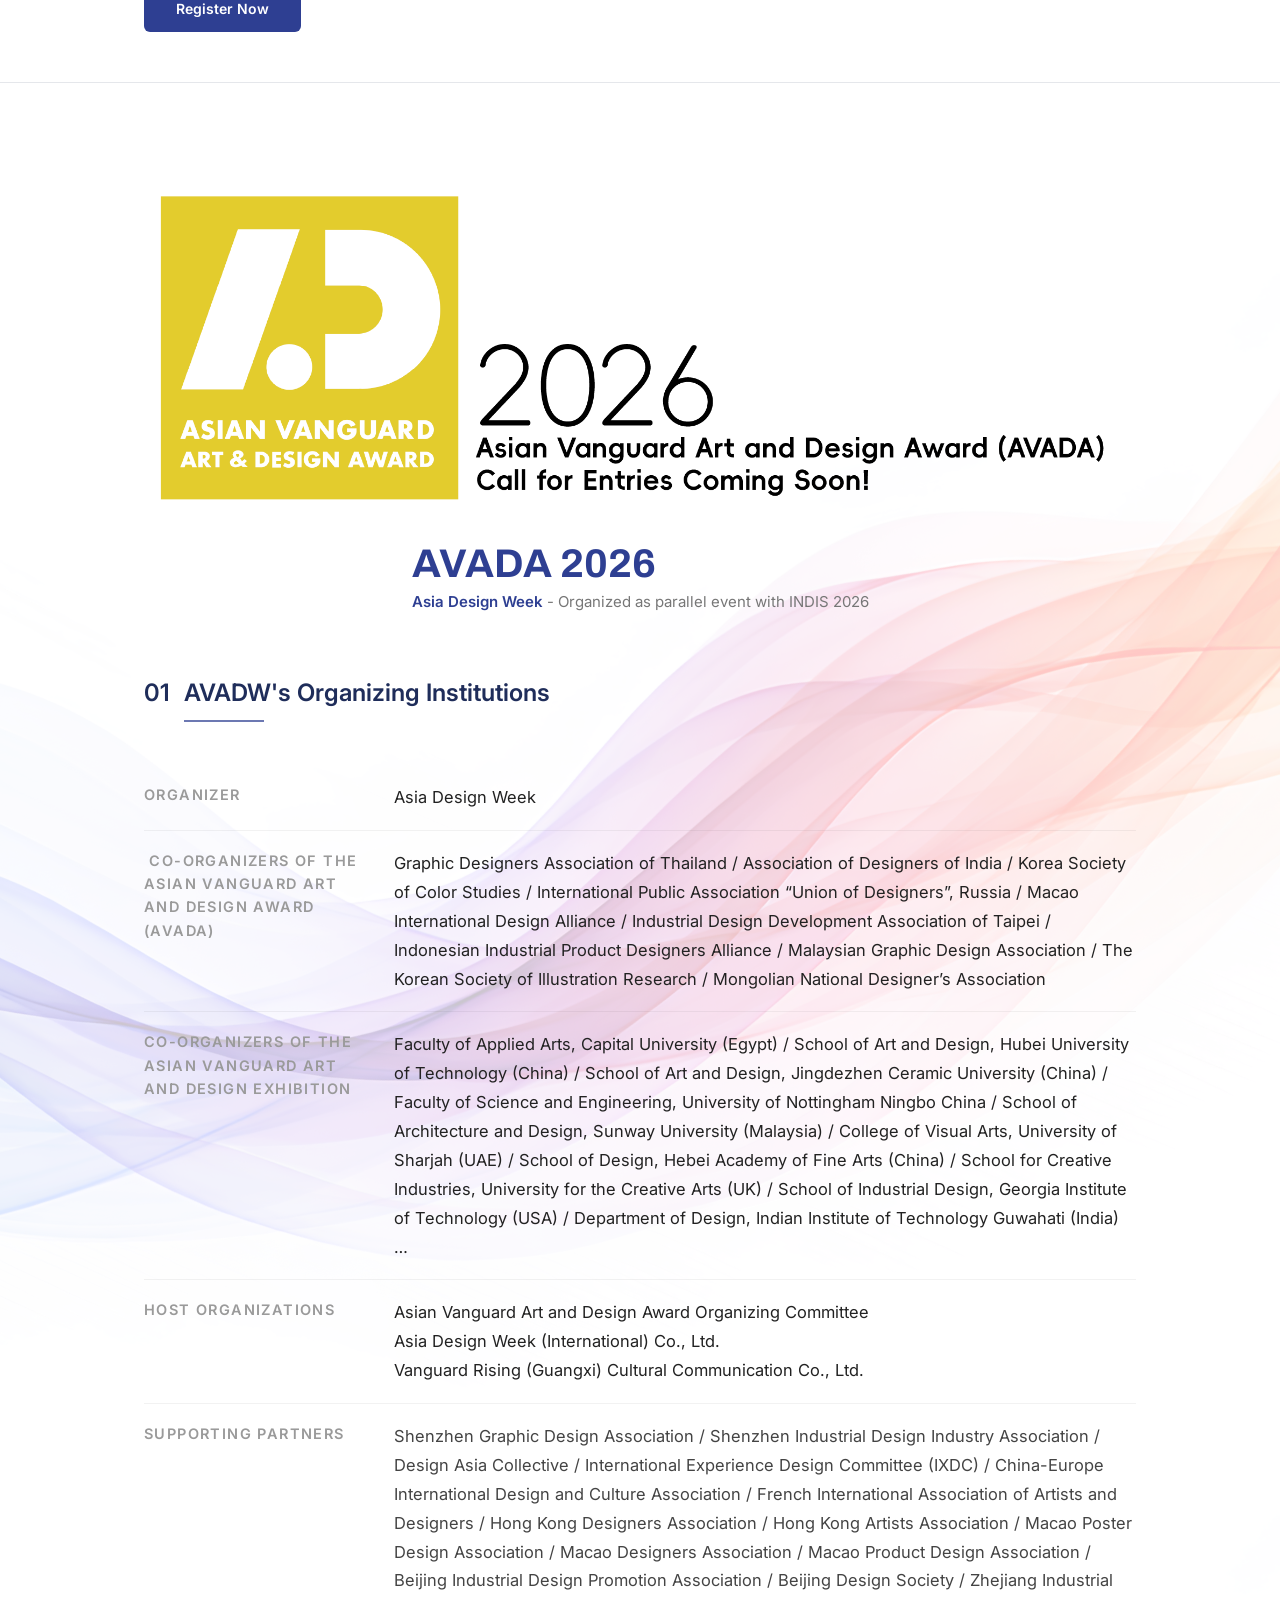
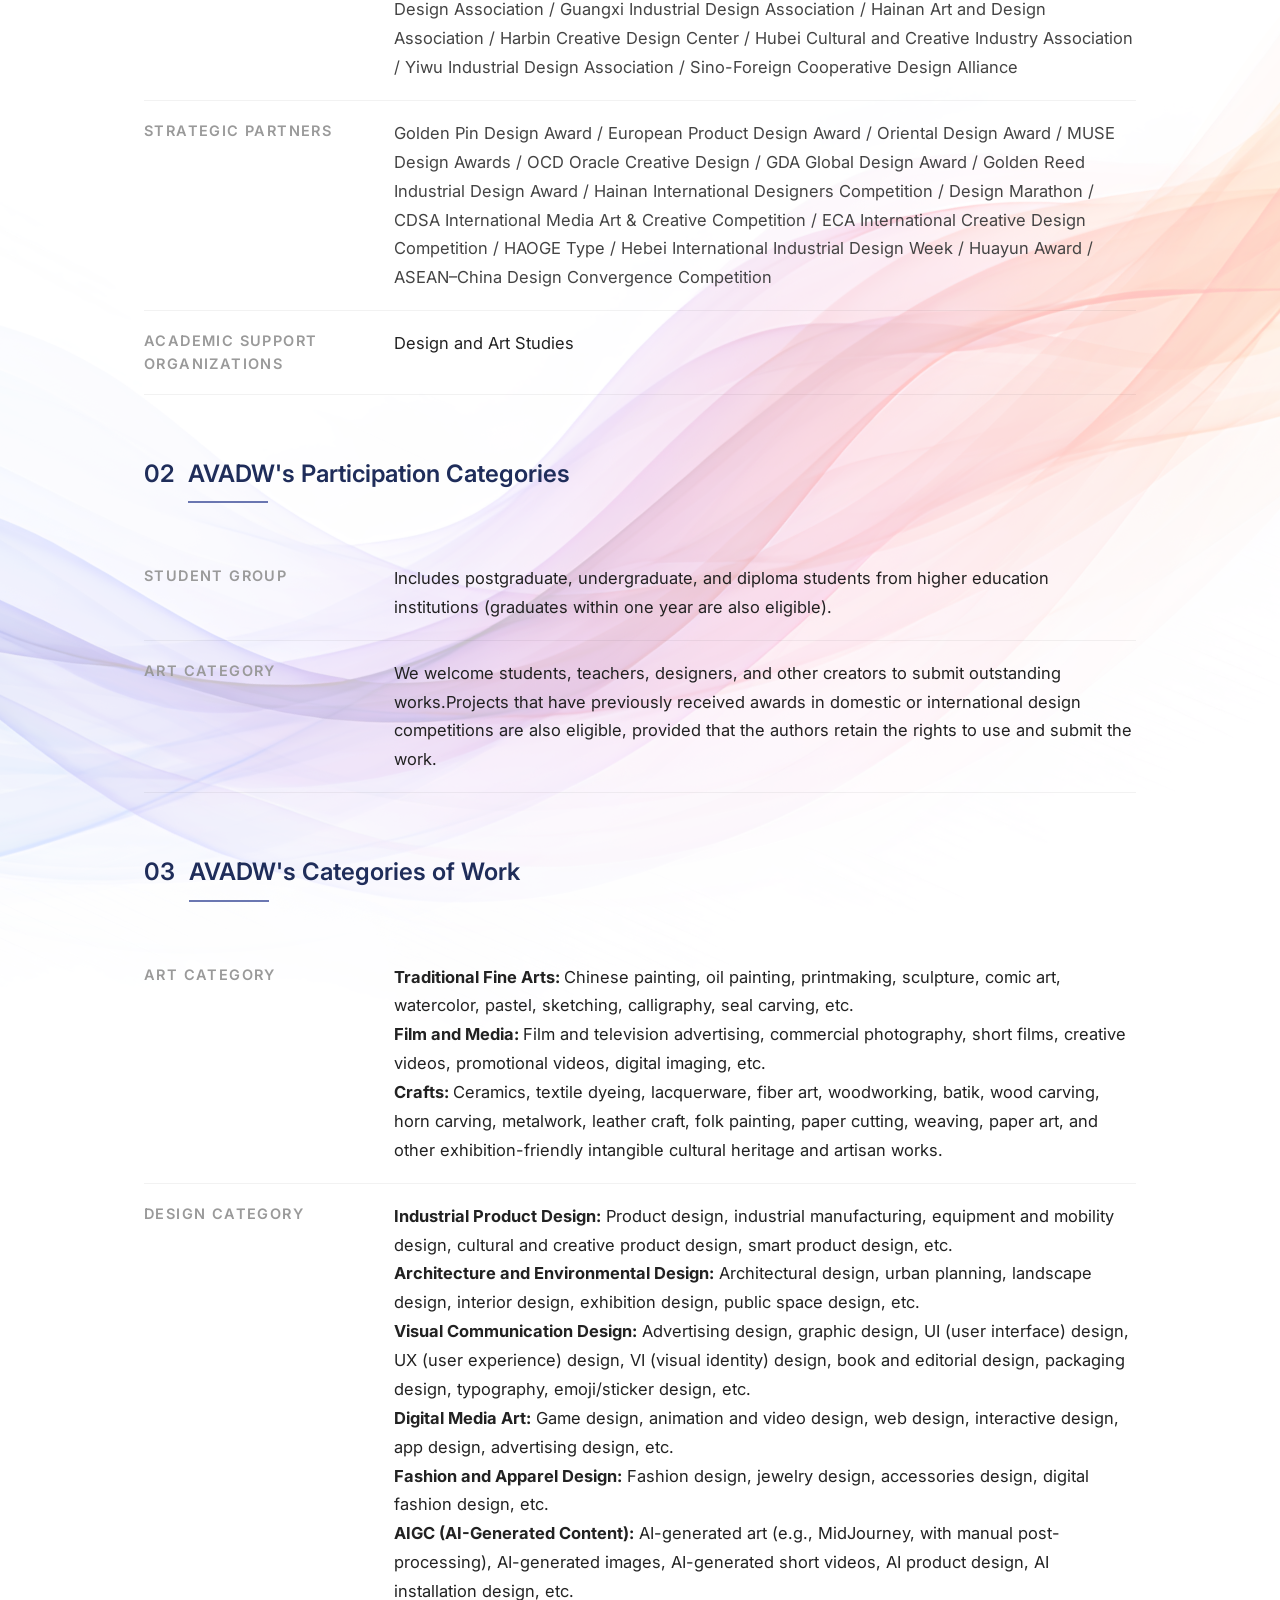
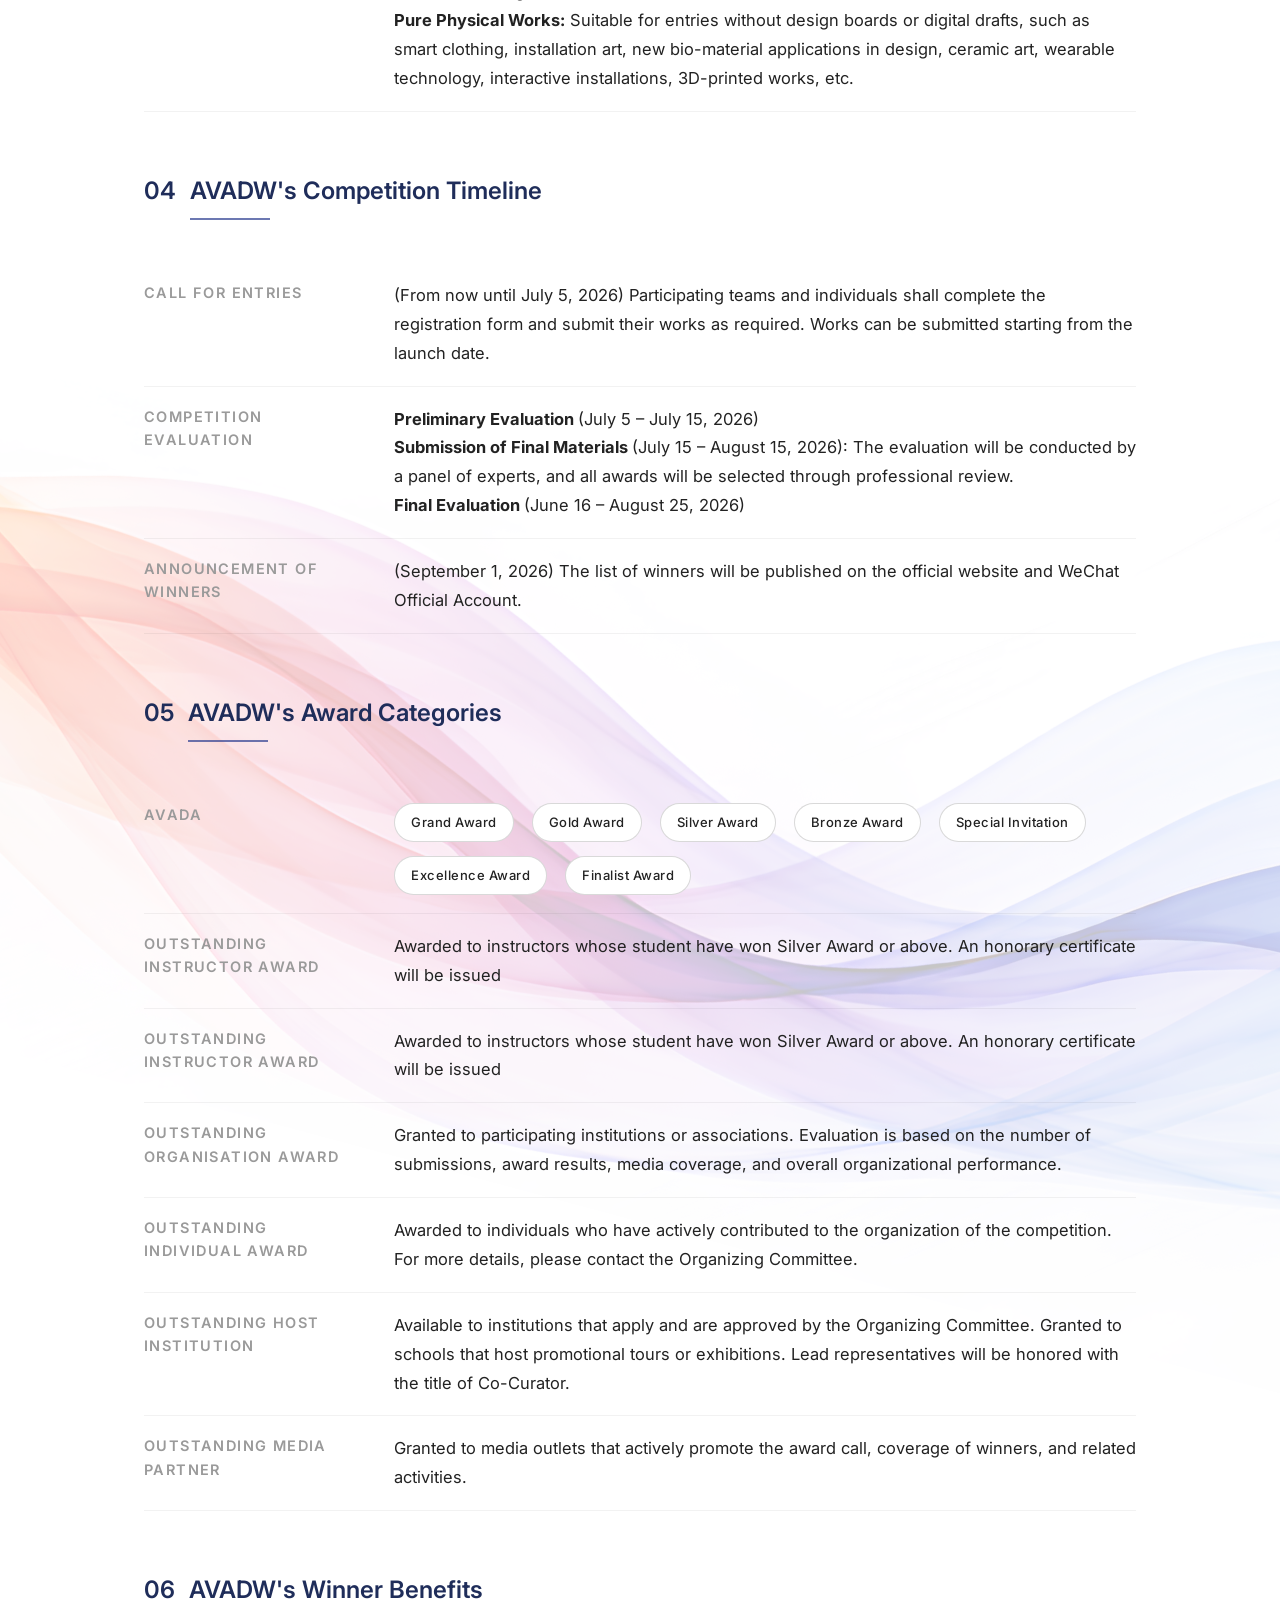
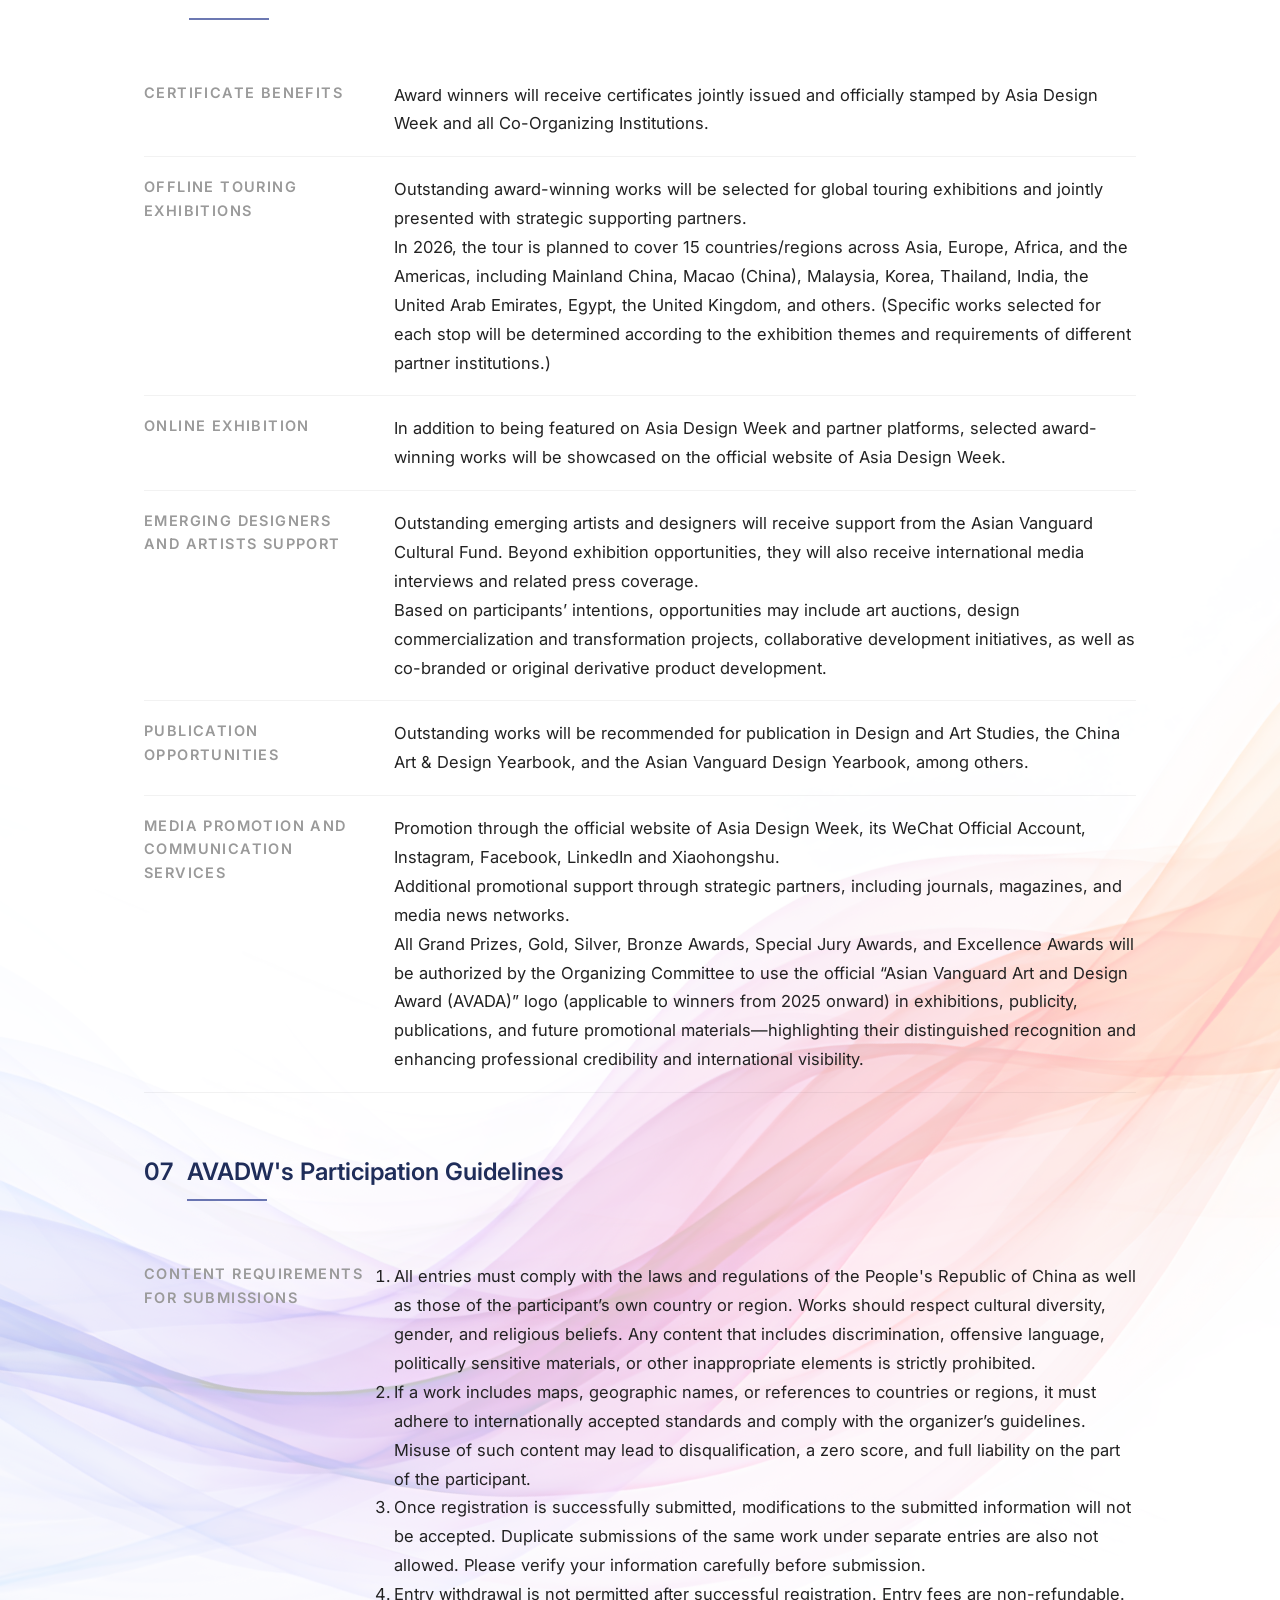
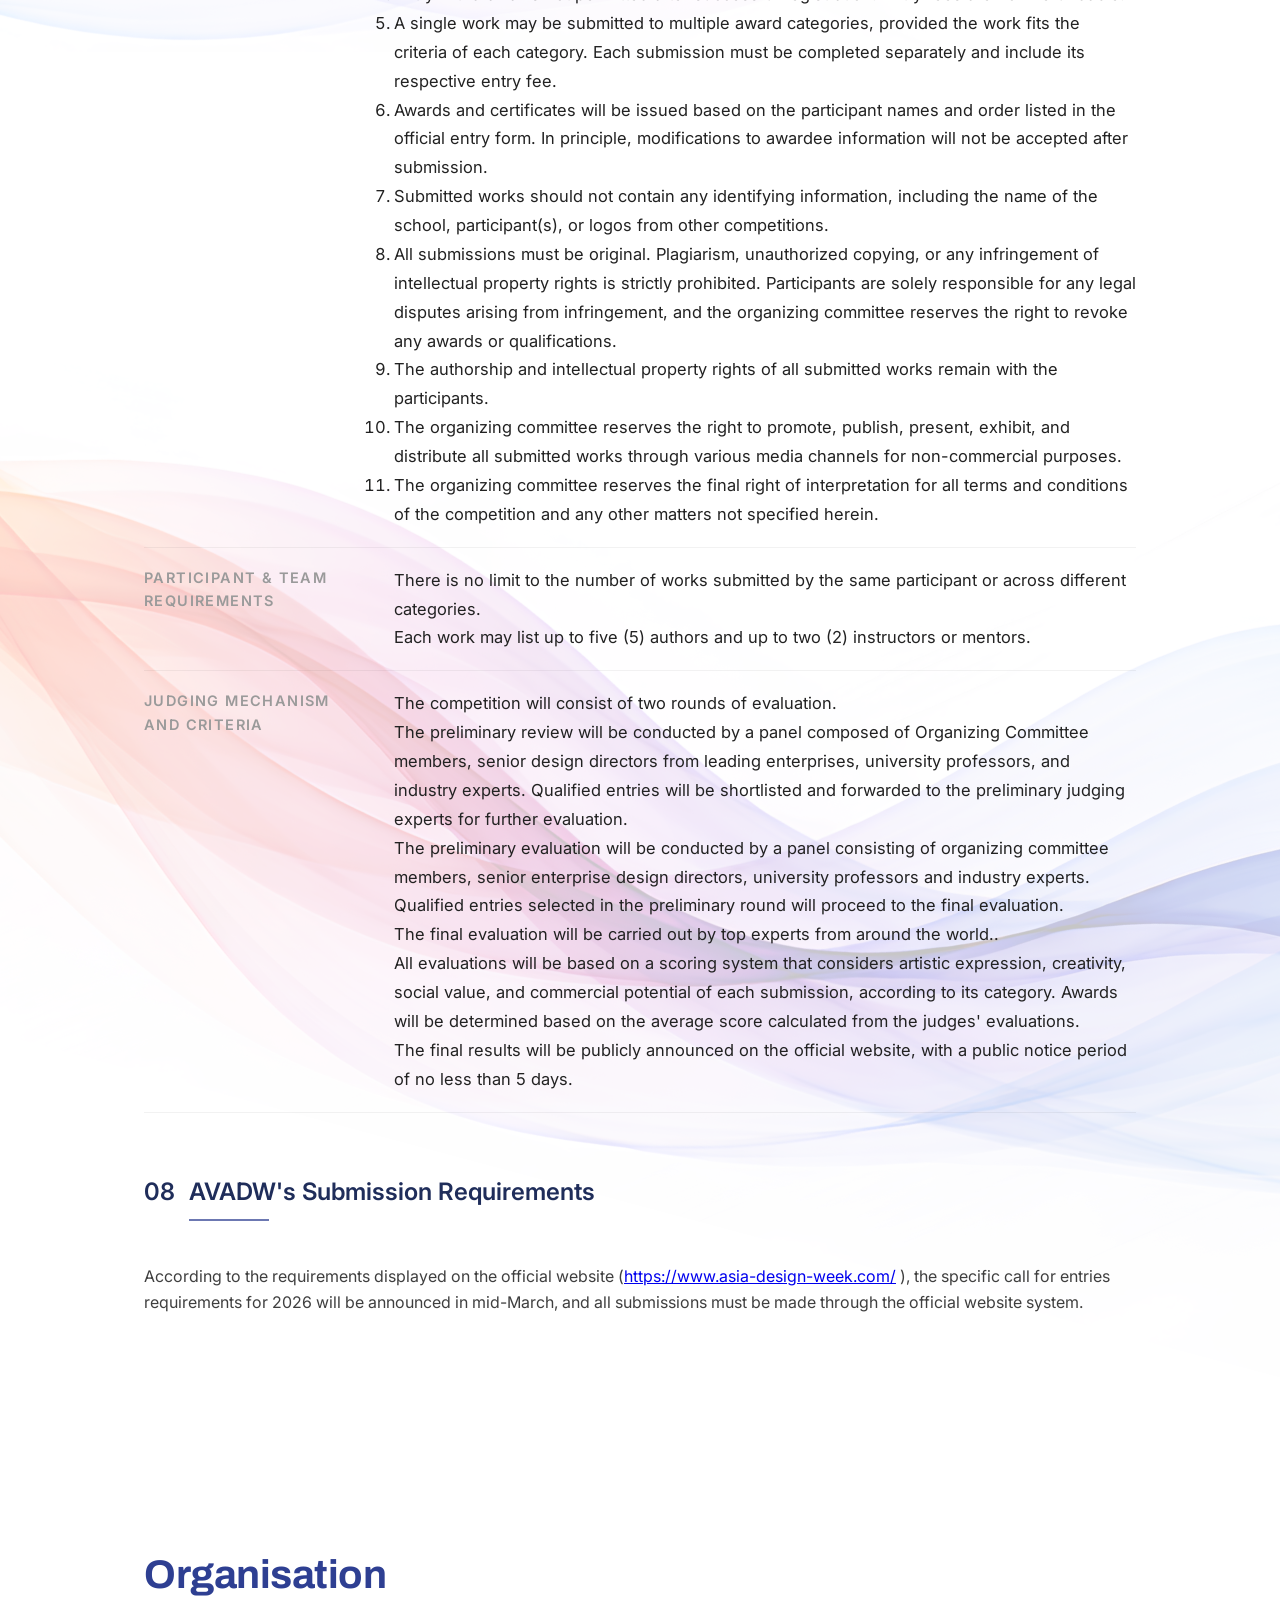
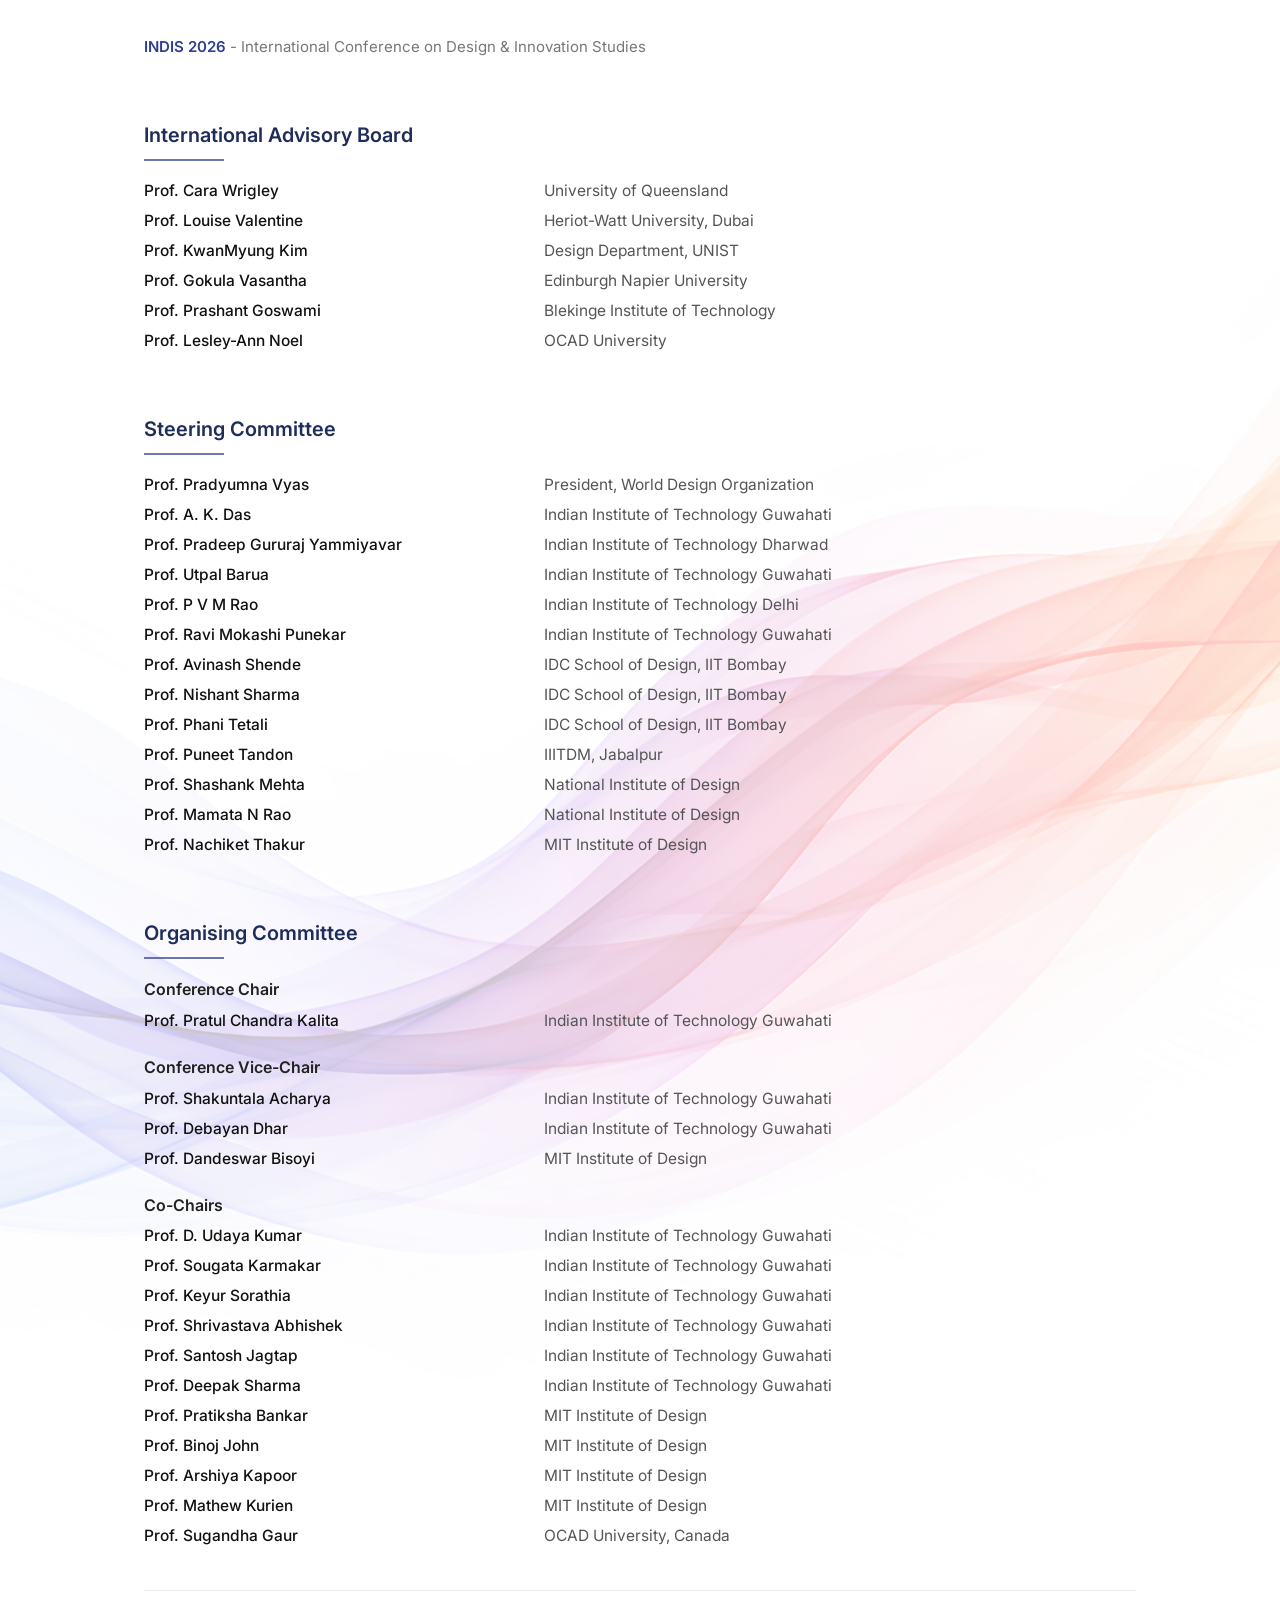
==== commit a3f23b6c: "date changes" ====
--- a/index.html
+++ b/index.html
@@ -495,17 +495,17 @@
           <span>INDIS 2026</span> - International Conference on Design & Innovation Studies
         </p>
         <ul class="dates-list">
-          <li class="date-card">
+           <li class="date-card">
+            <p>Submission Portal Opens:<span class="dates">5th April 2026 </span></p>
+          </li>
+          <li class="date-card expired">
             <p>
-              Call for Papers Release:<span class="dates">28th February 2026
-              </span>
+              Submission Deadline of Full Papers:
+              <span class="dates">15th April 2026</span>
             </p>
           </li>
           <li class="date-card">
-            <p>Submission Deadline of Full Papers:<span class="dates">15th April 2026 </span></p>
-          </li>
-          <li class="date-card">
-            <p>Submission Portal Opens:<span class="dates">5th April 2026 </span></p>
+            <p style="color:red;">Extended Submission Deadline of Full Papers:<span class="dates" style="color:red;">15th May 2026 05:00 PM IST</span></p>
           </li>
           <li class="date-card">
             <p>
--- a/css/style.css
+++ b/css/style.css
@@ -3394,4 +3394,15 @@
         font-size: 14px;
     }
 
+}
+
+.date-card.expired {
+    opacity: 0.6; /* subtle fade */
+    text-decoration: line-through;
+    color: #888; /* optional muted color */
+}
+
+.date-card.expired .dates {
+    text-decoration: line-through;
+    color: #888; /* optional muted color */
 }
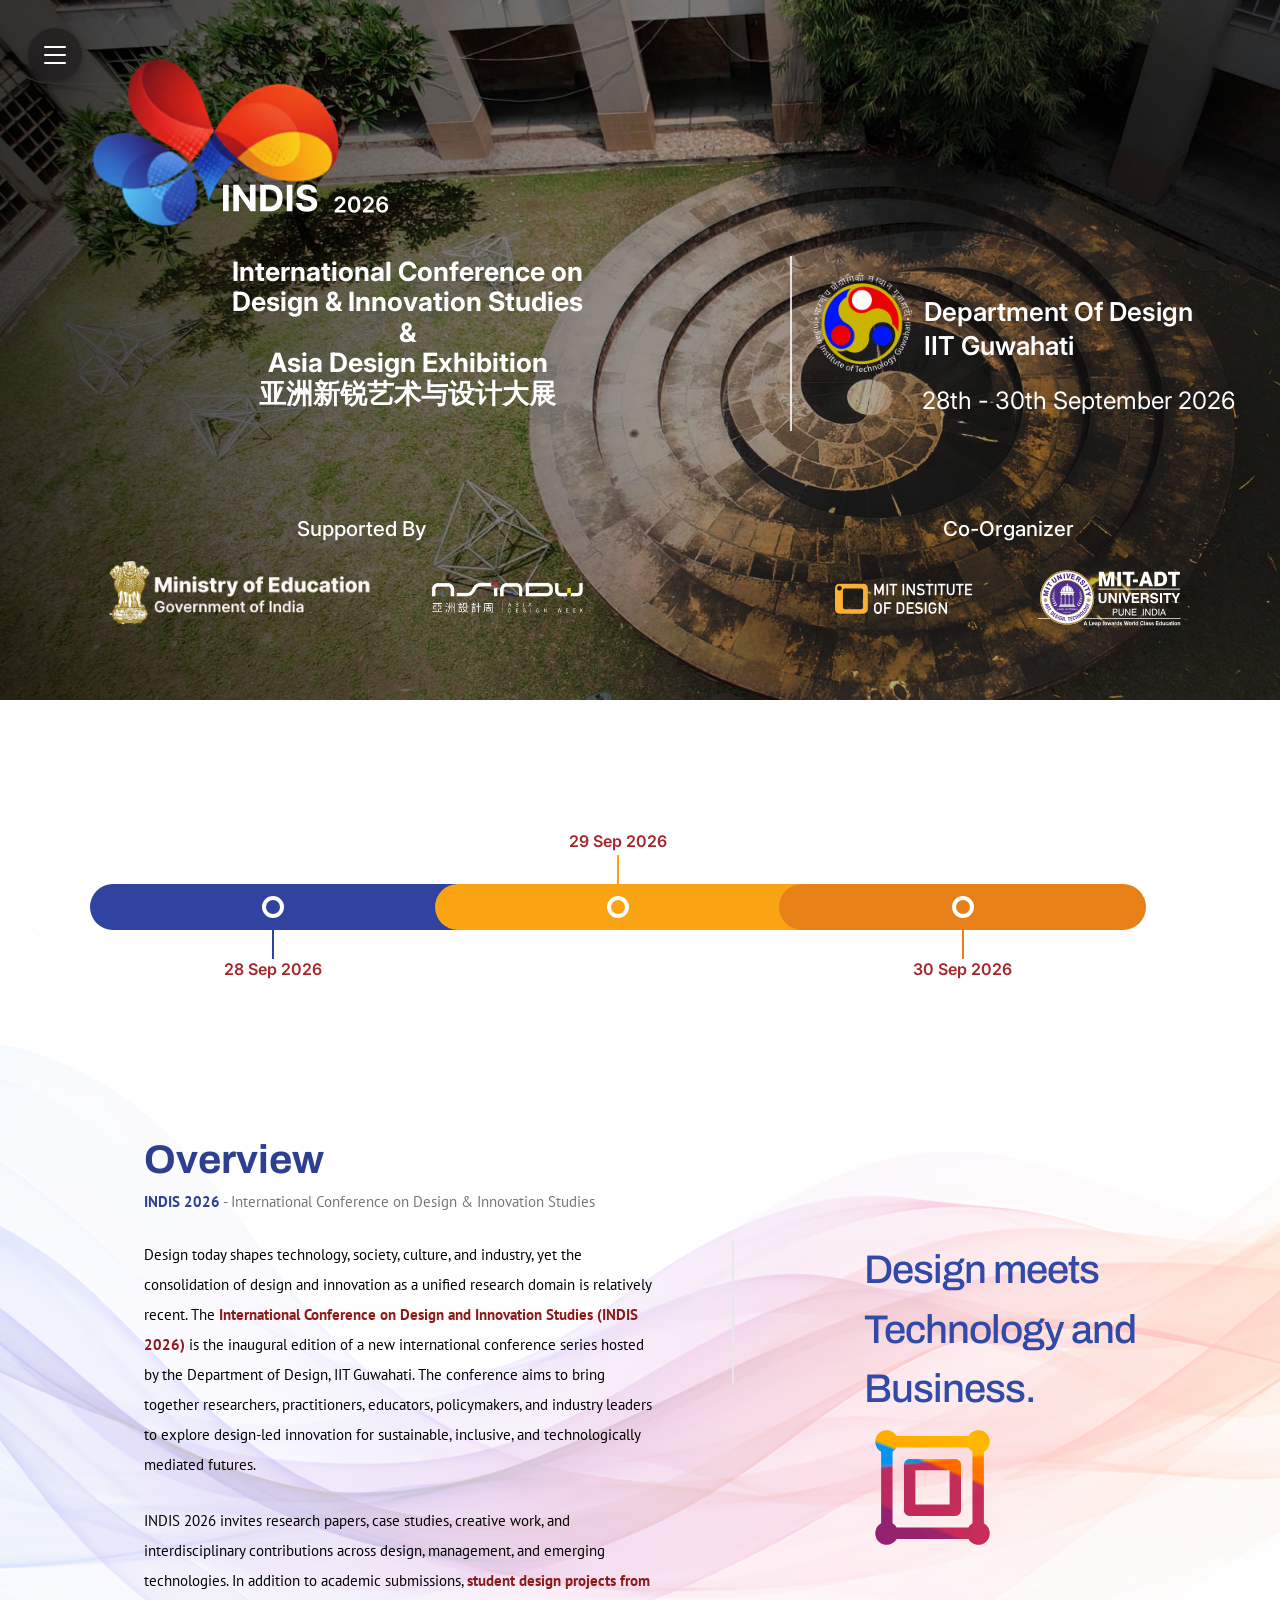
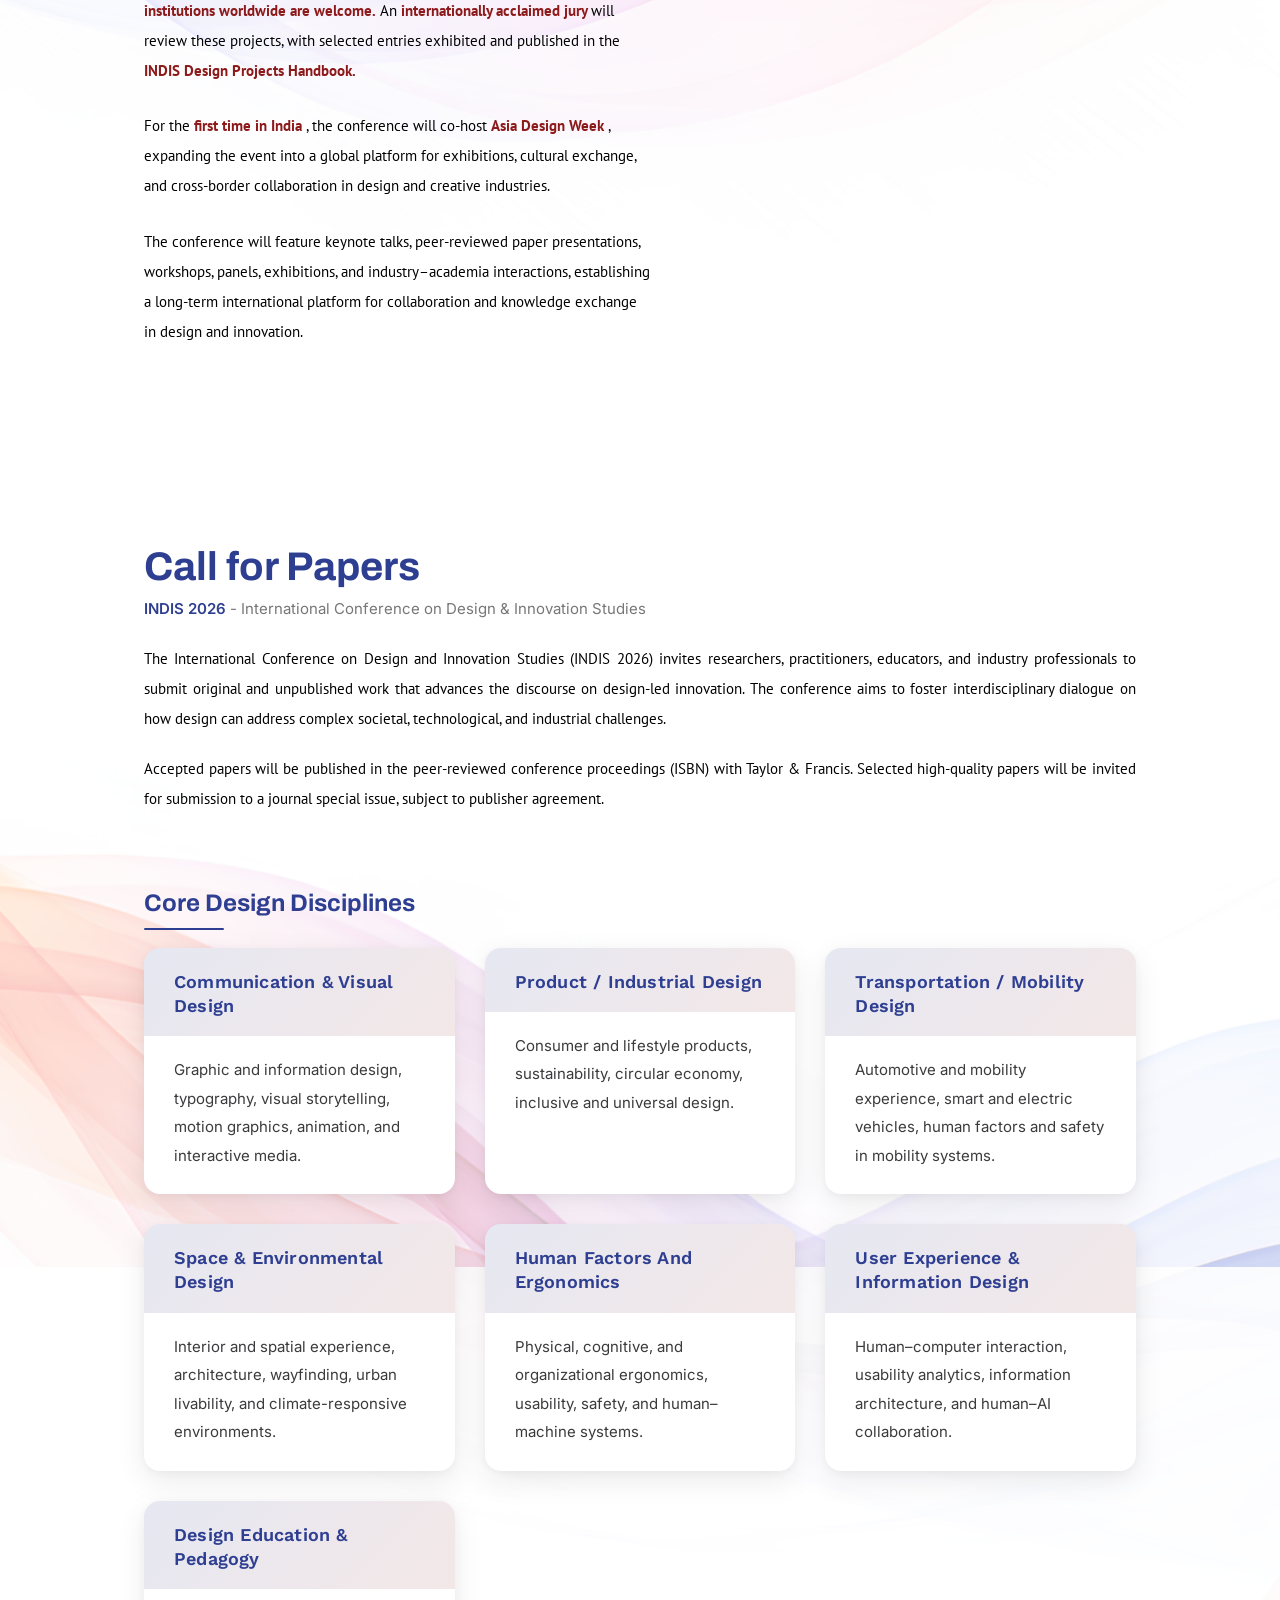
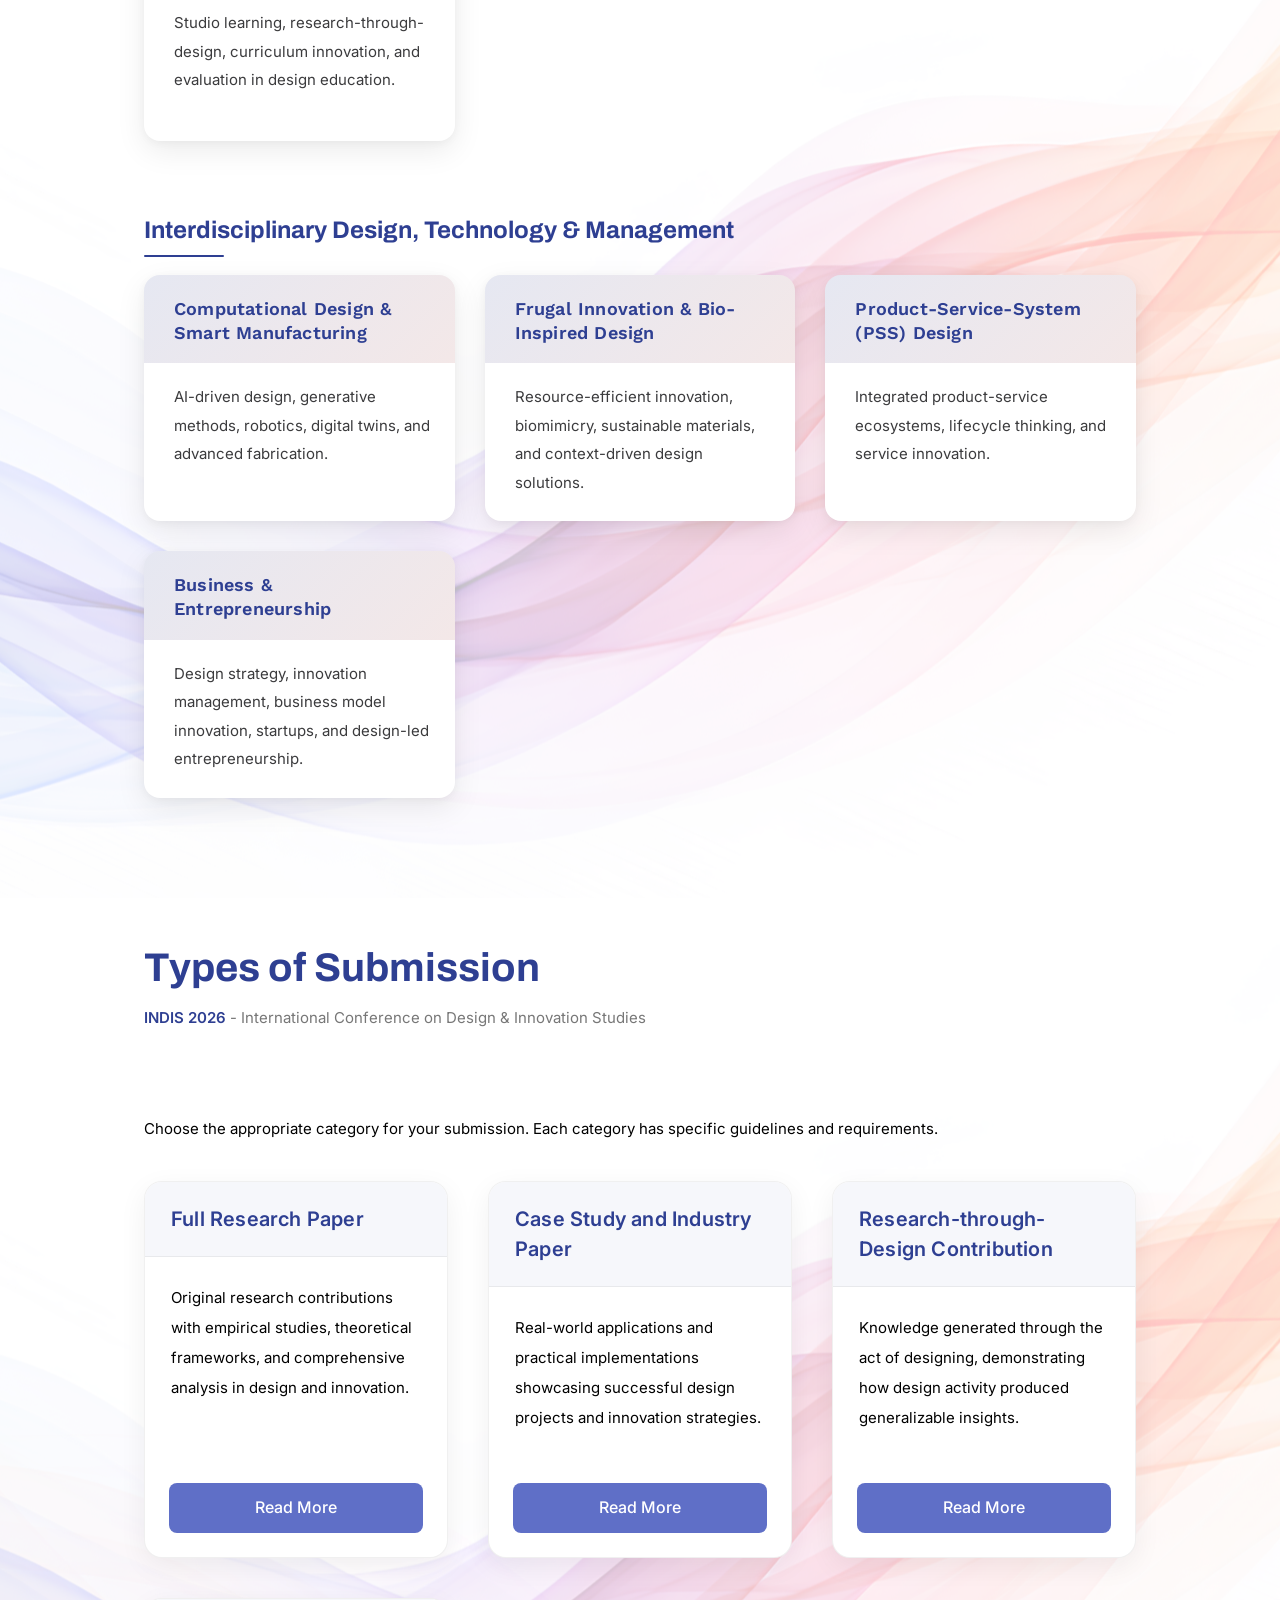
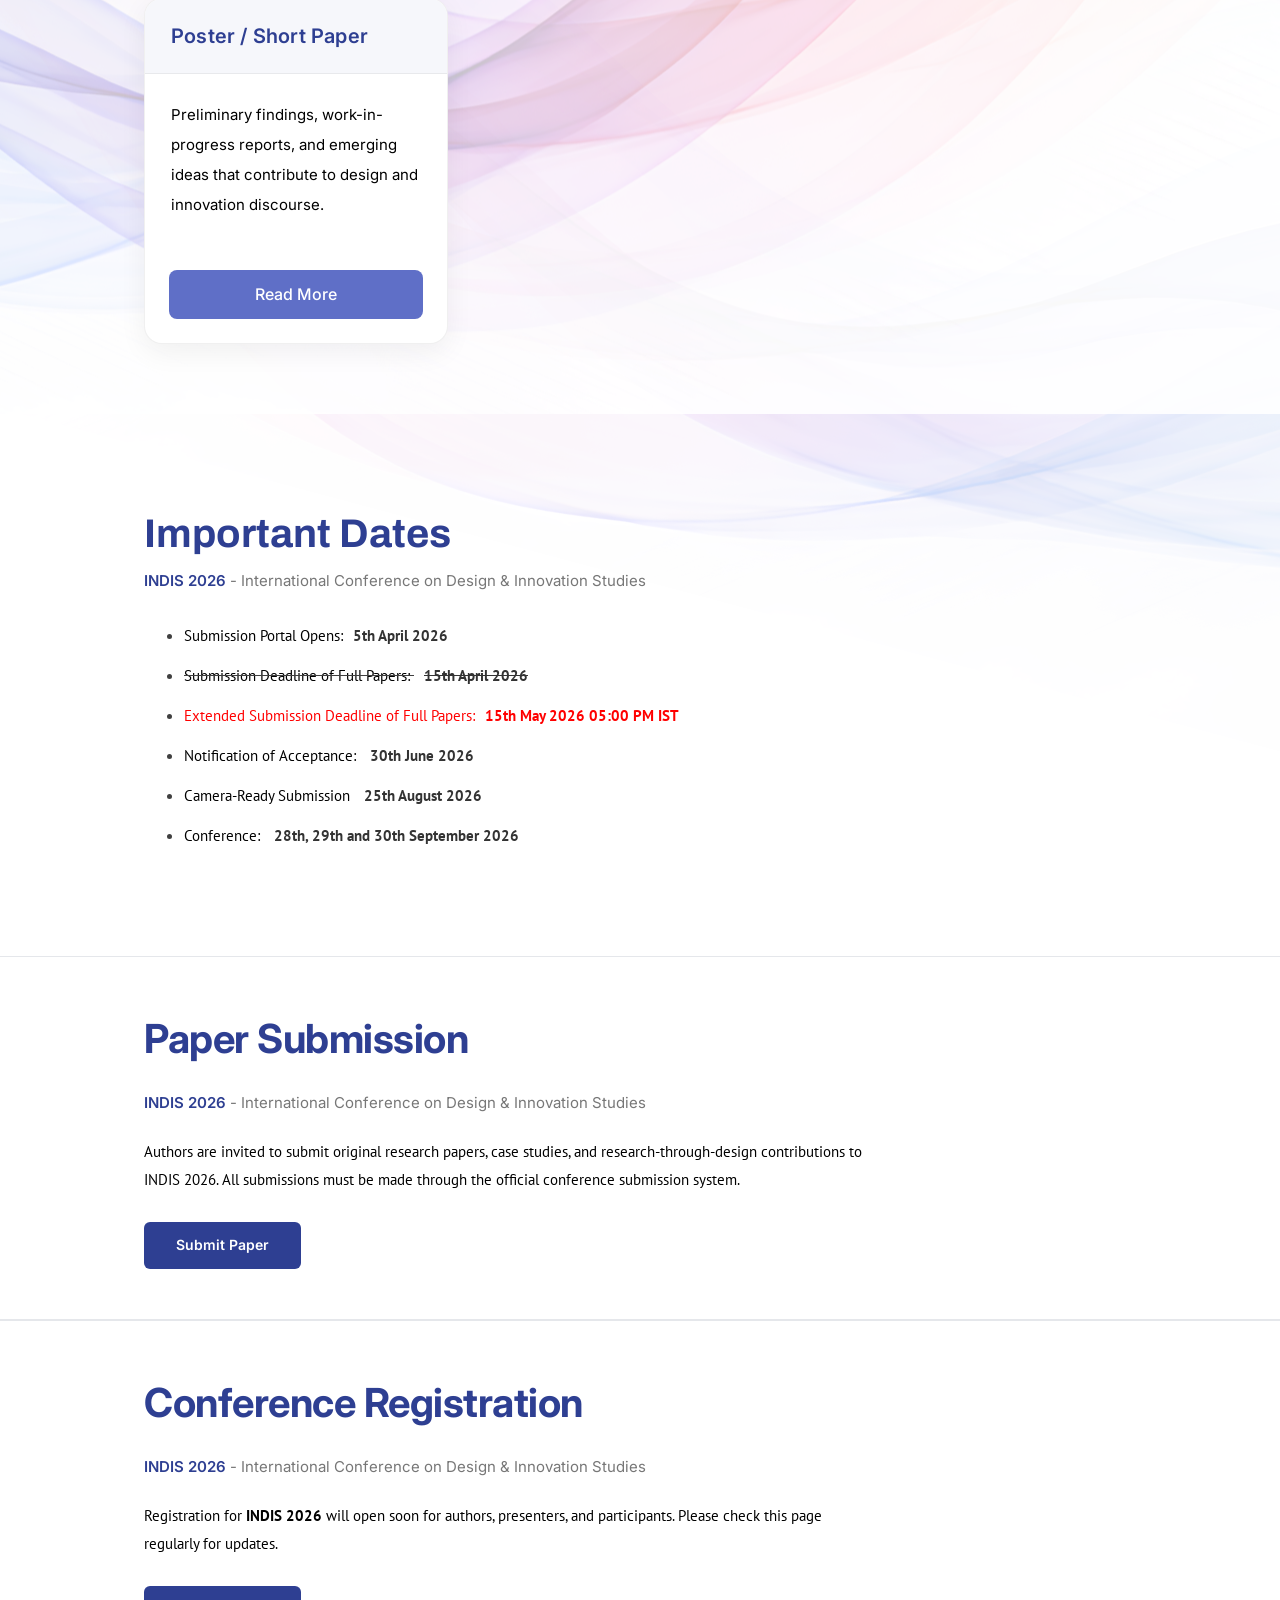
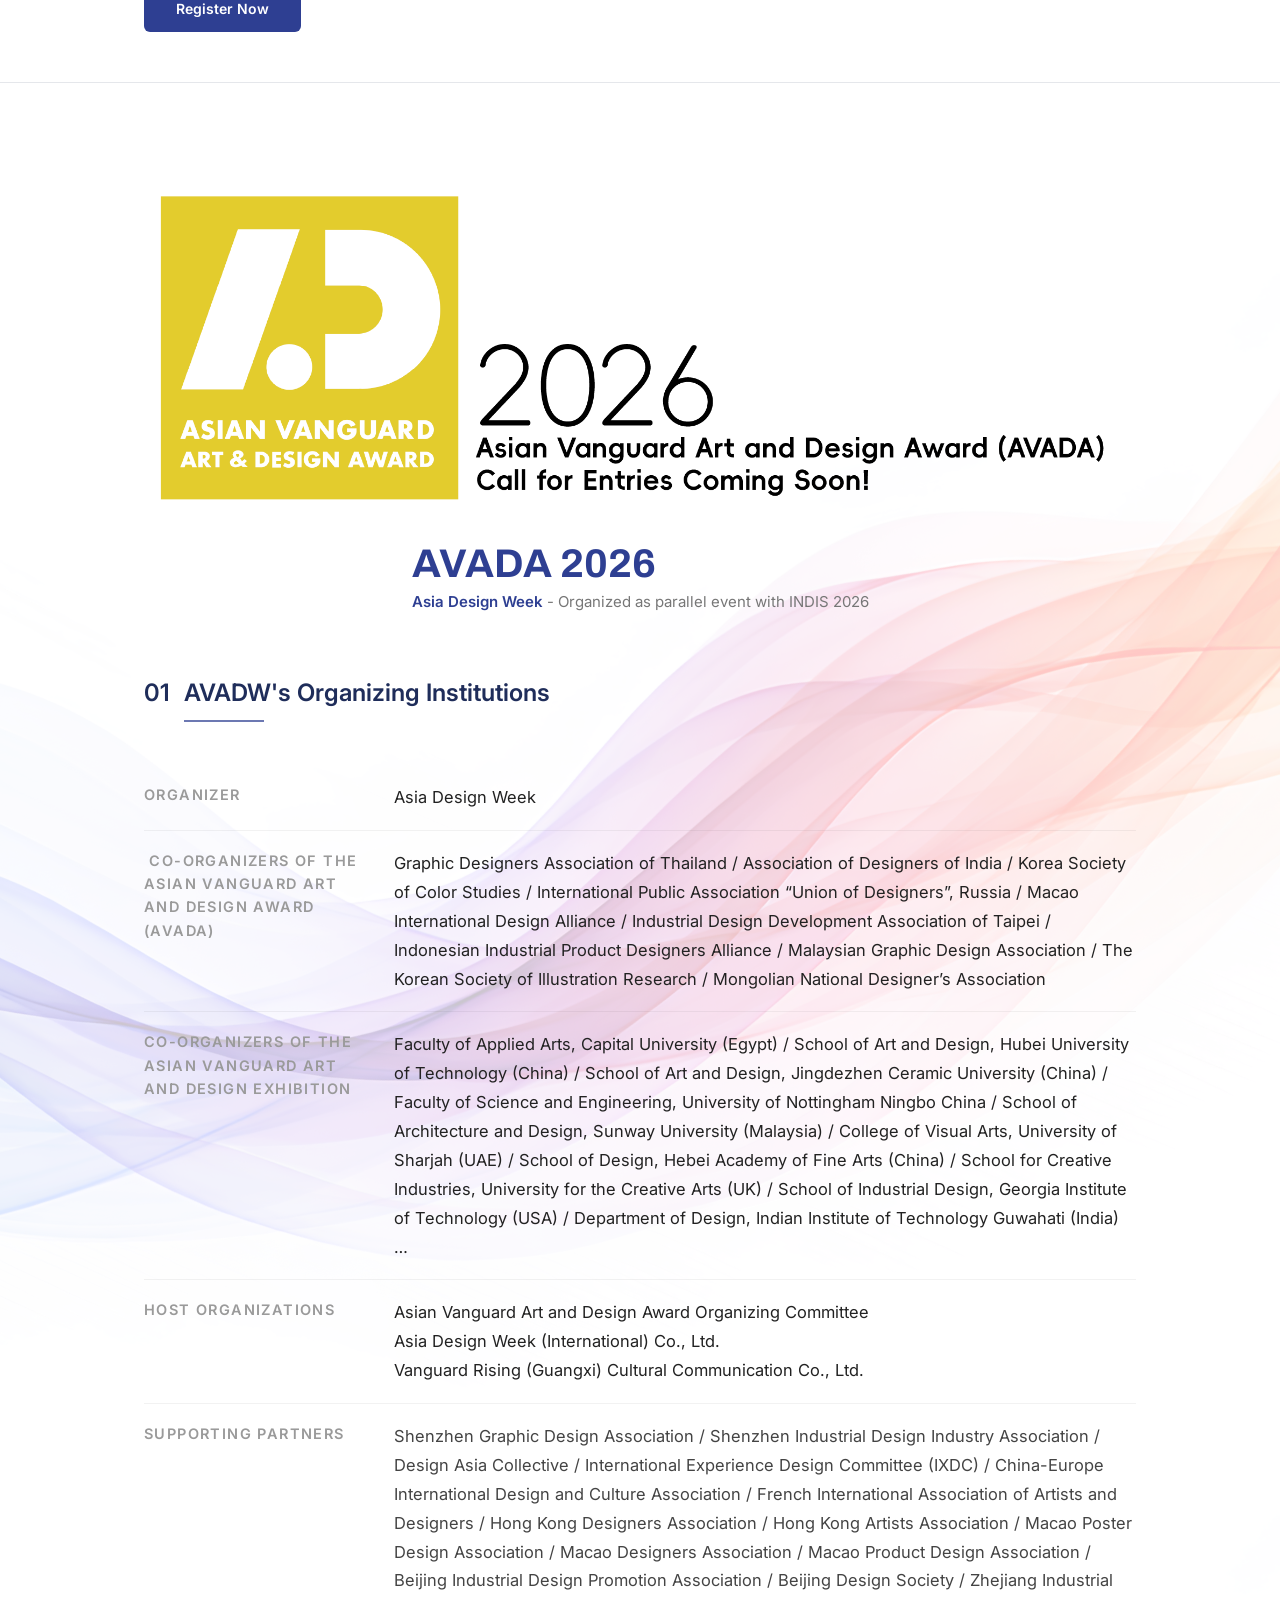
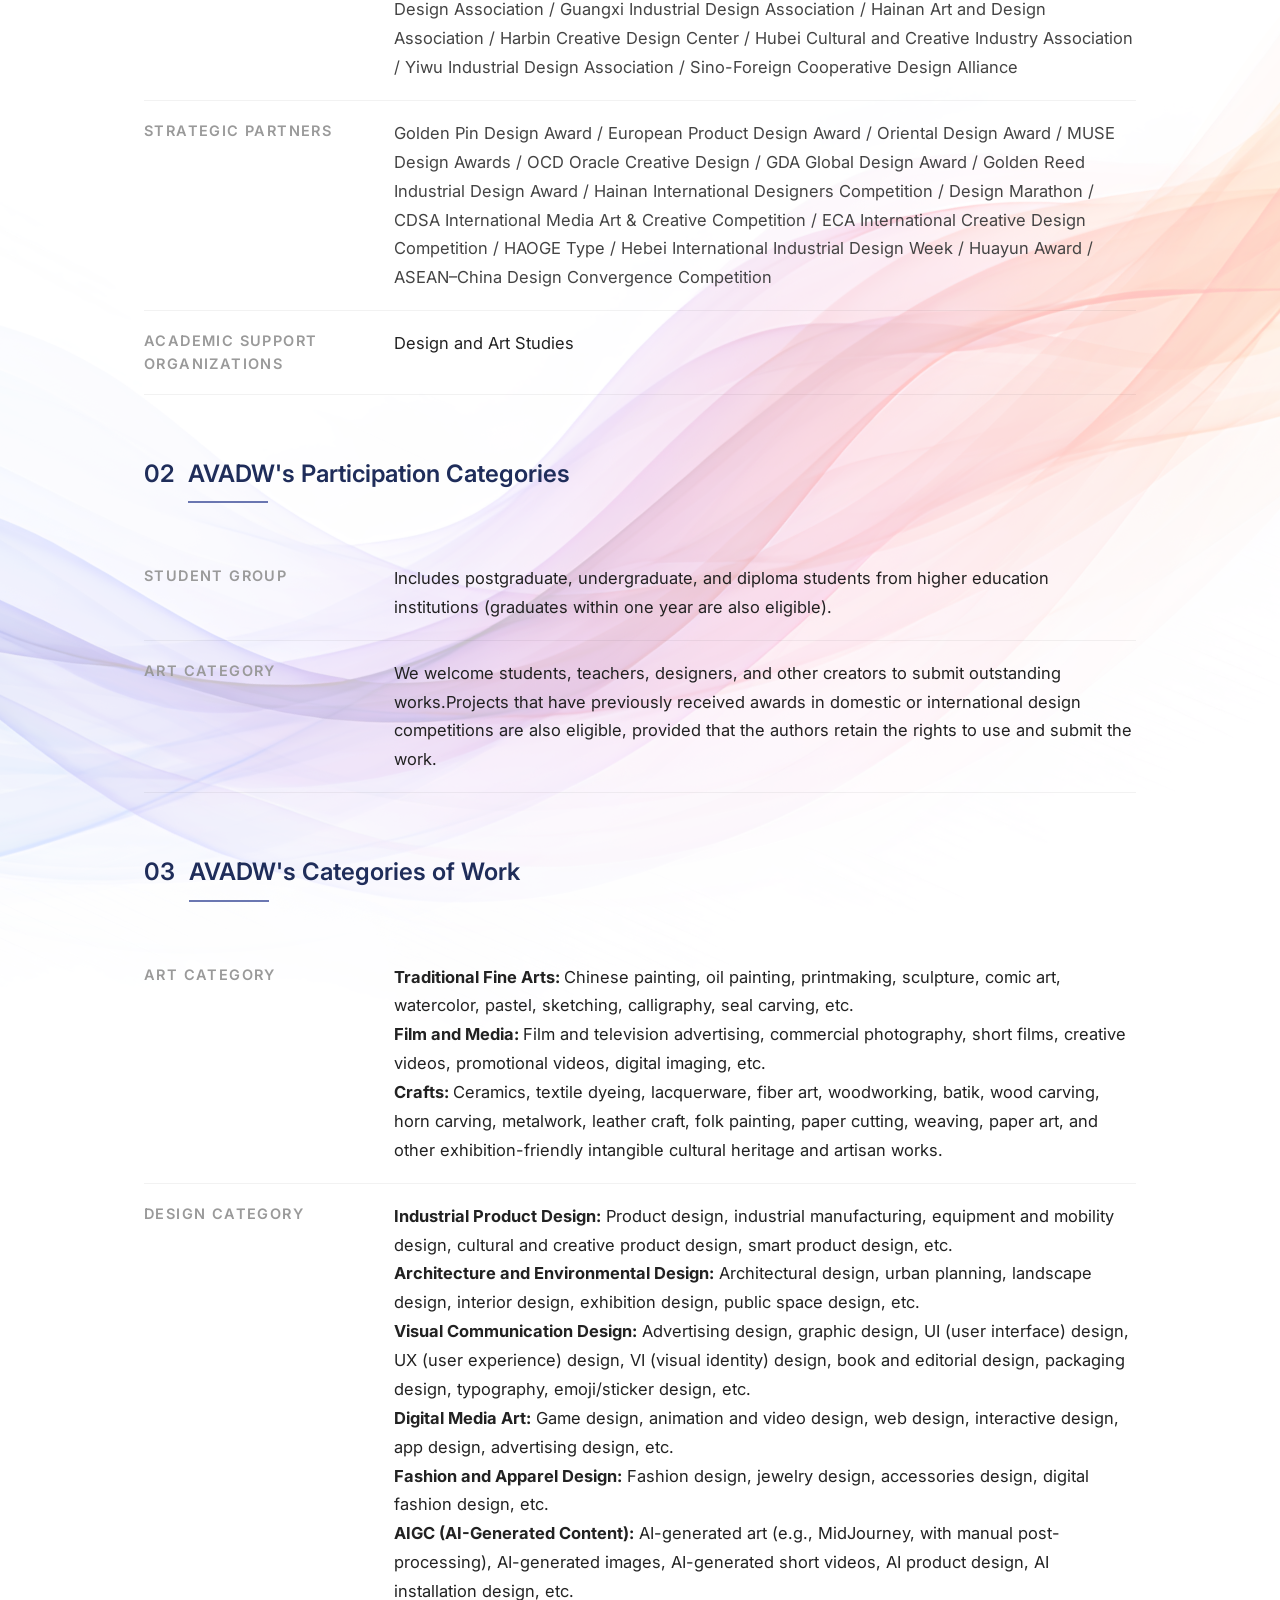
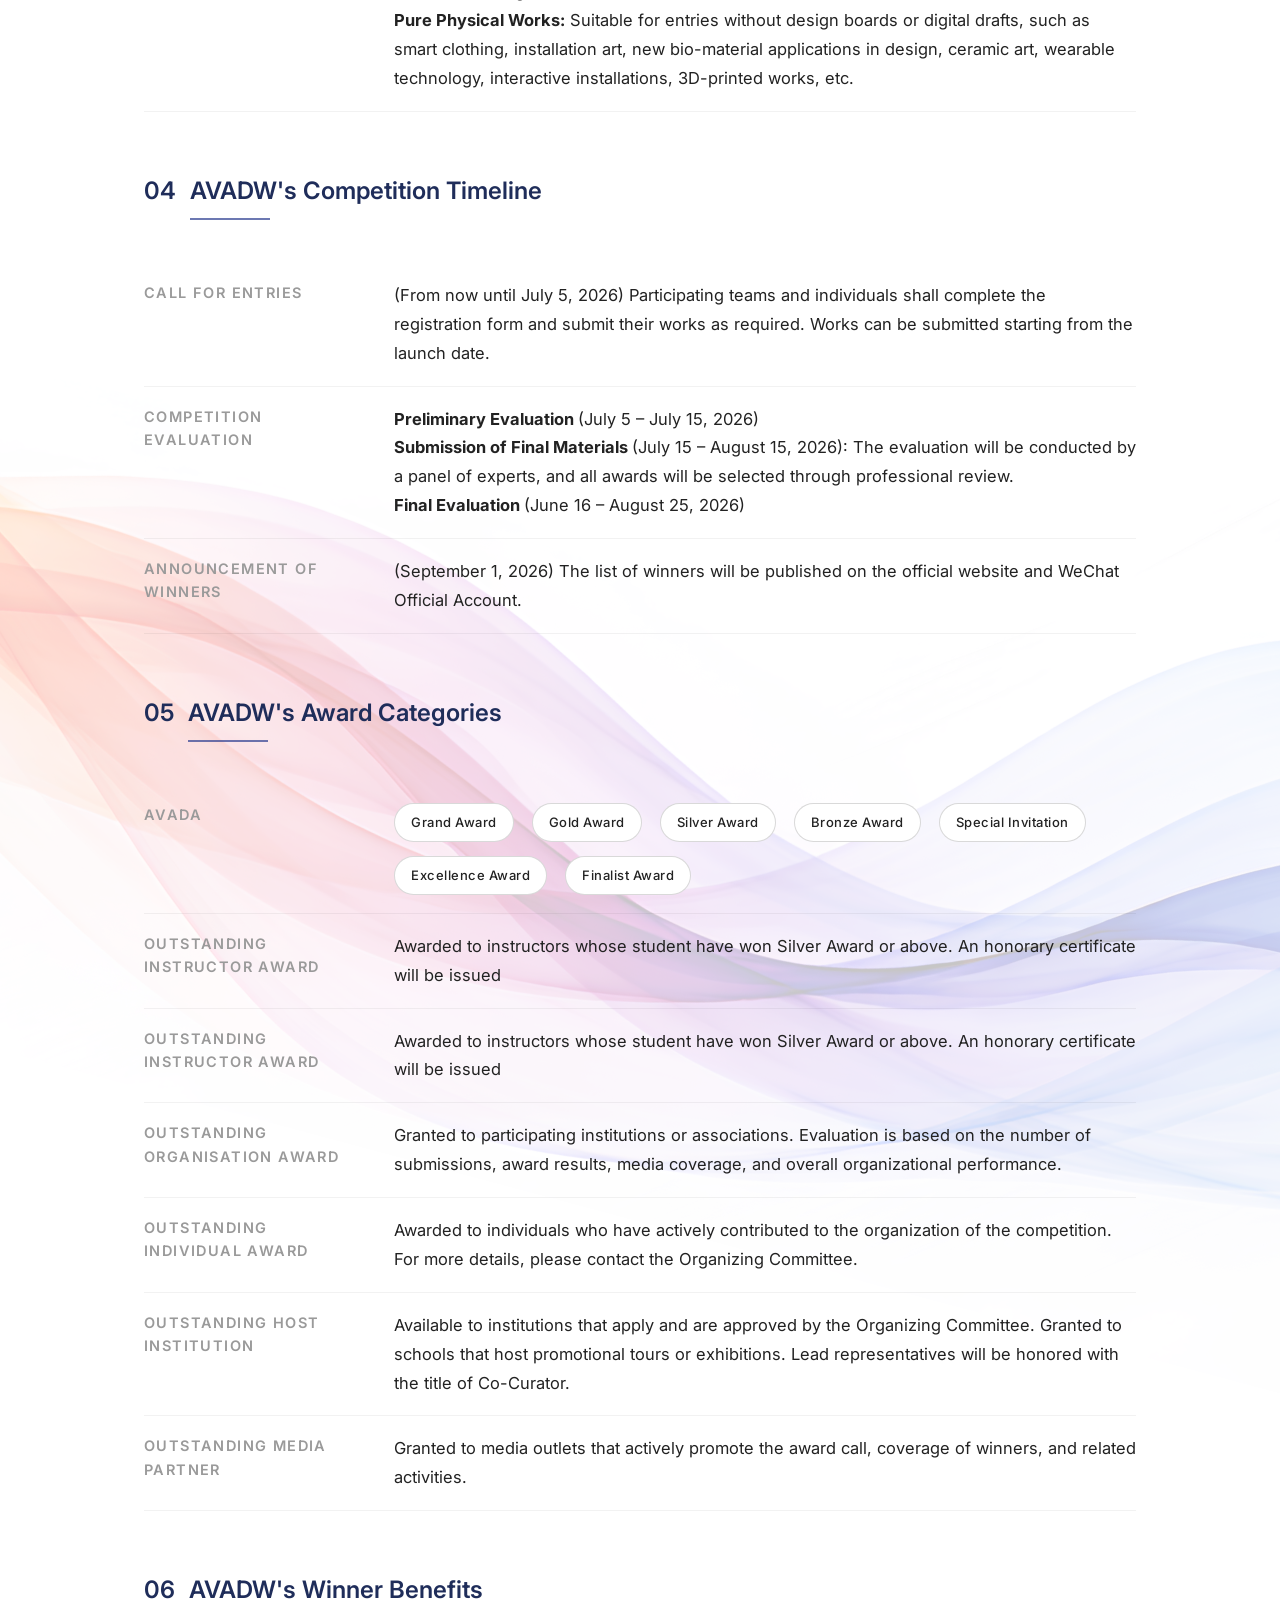
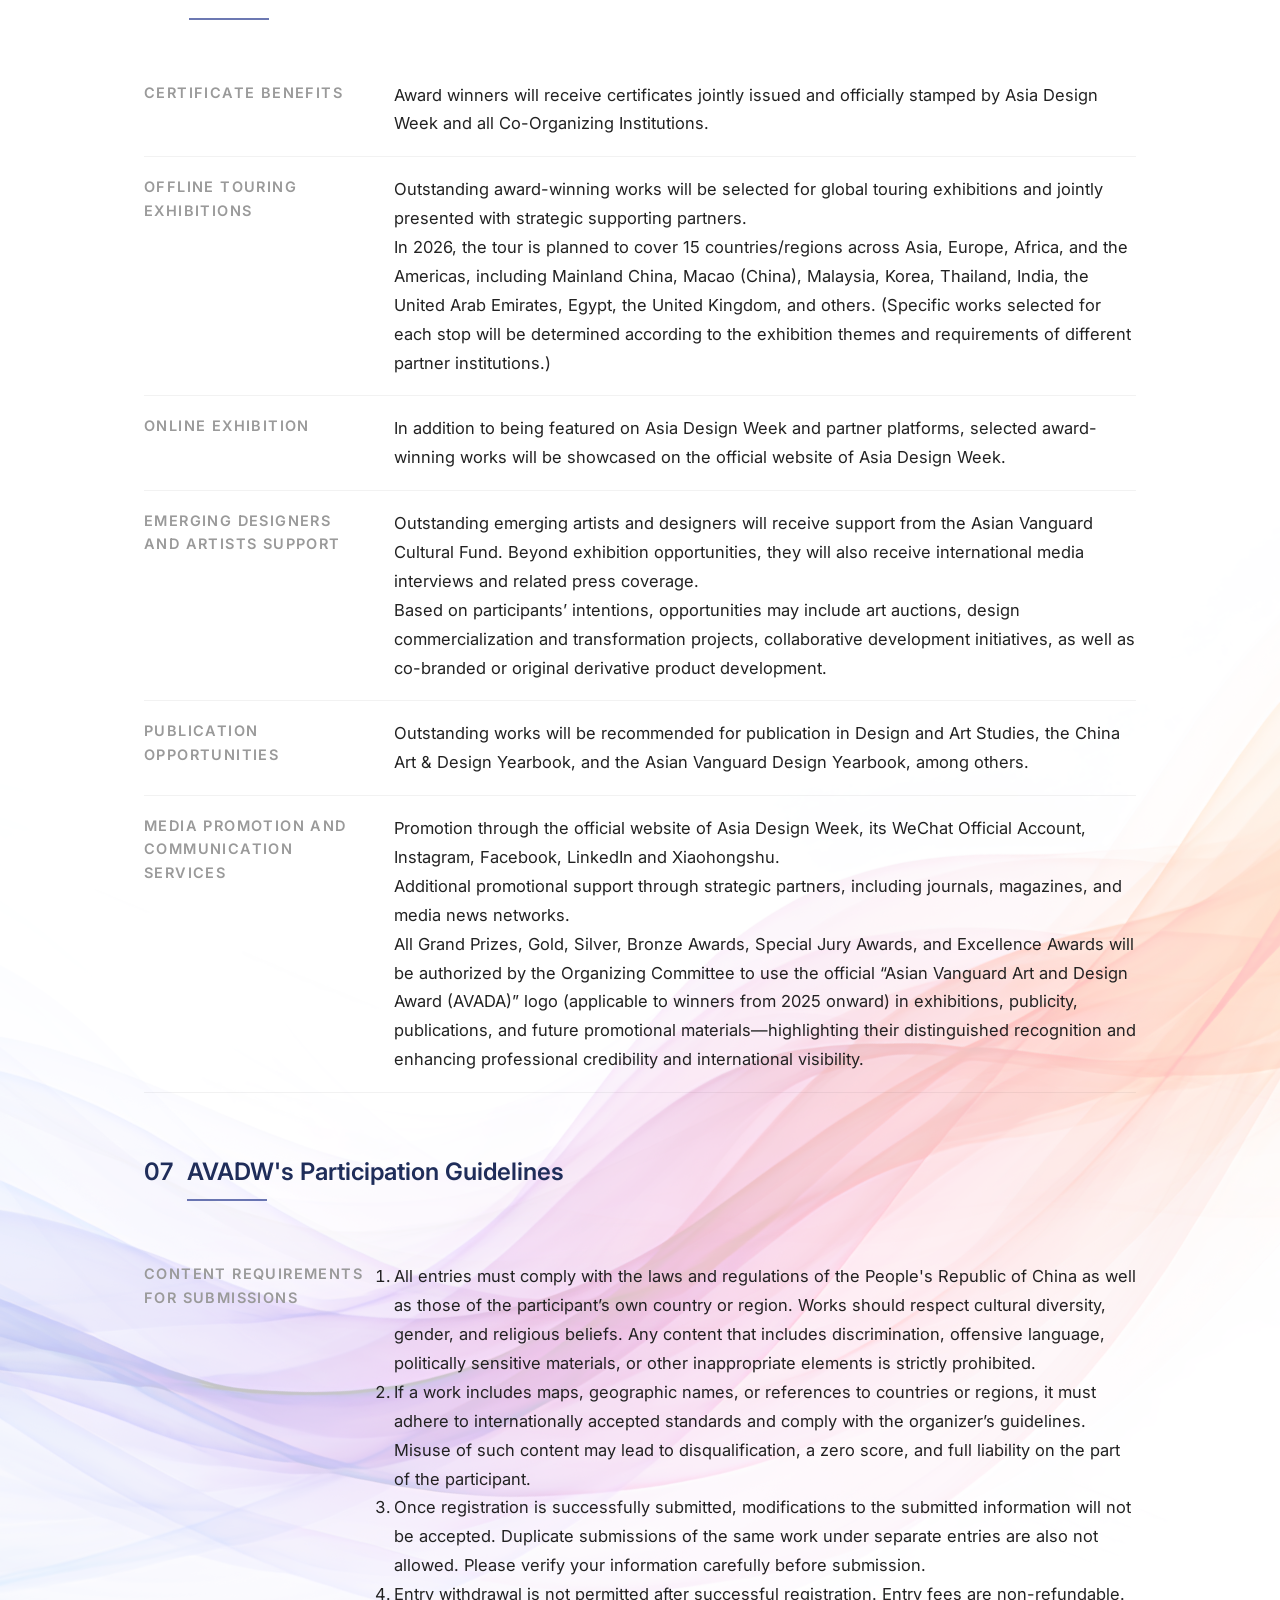
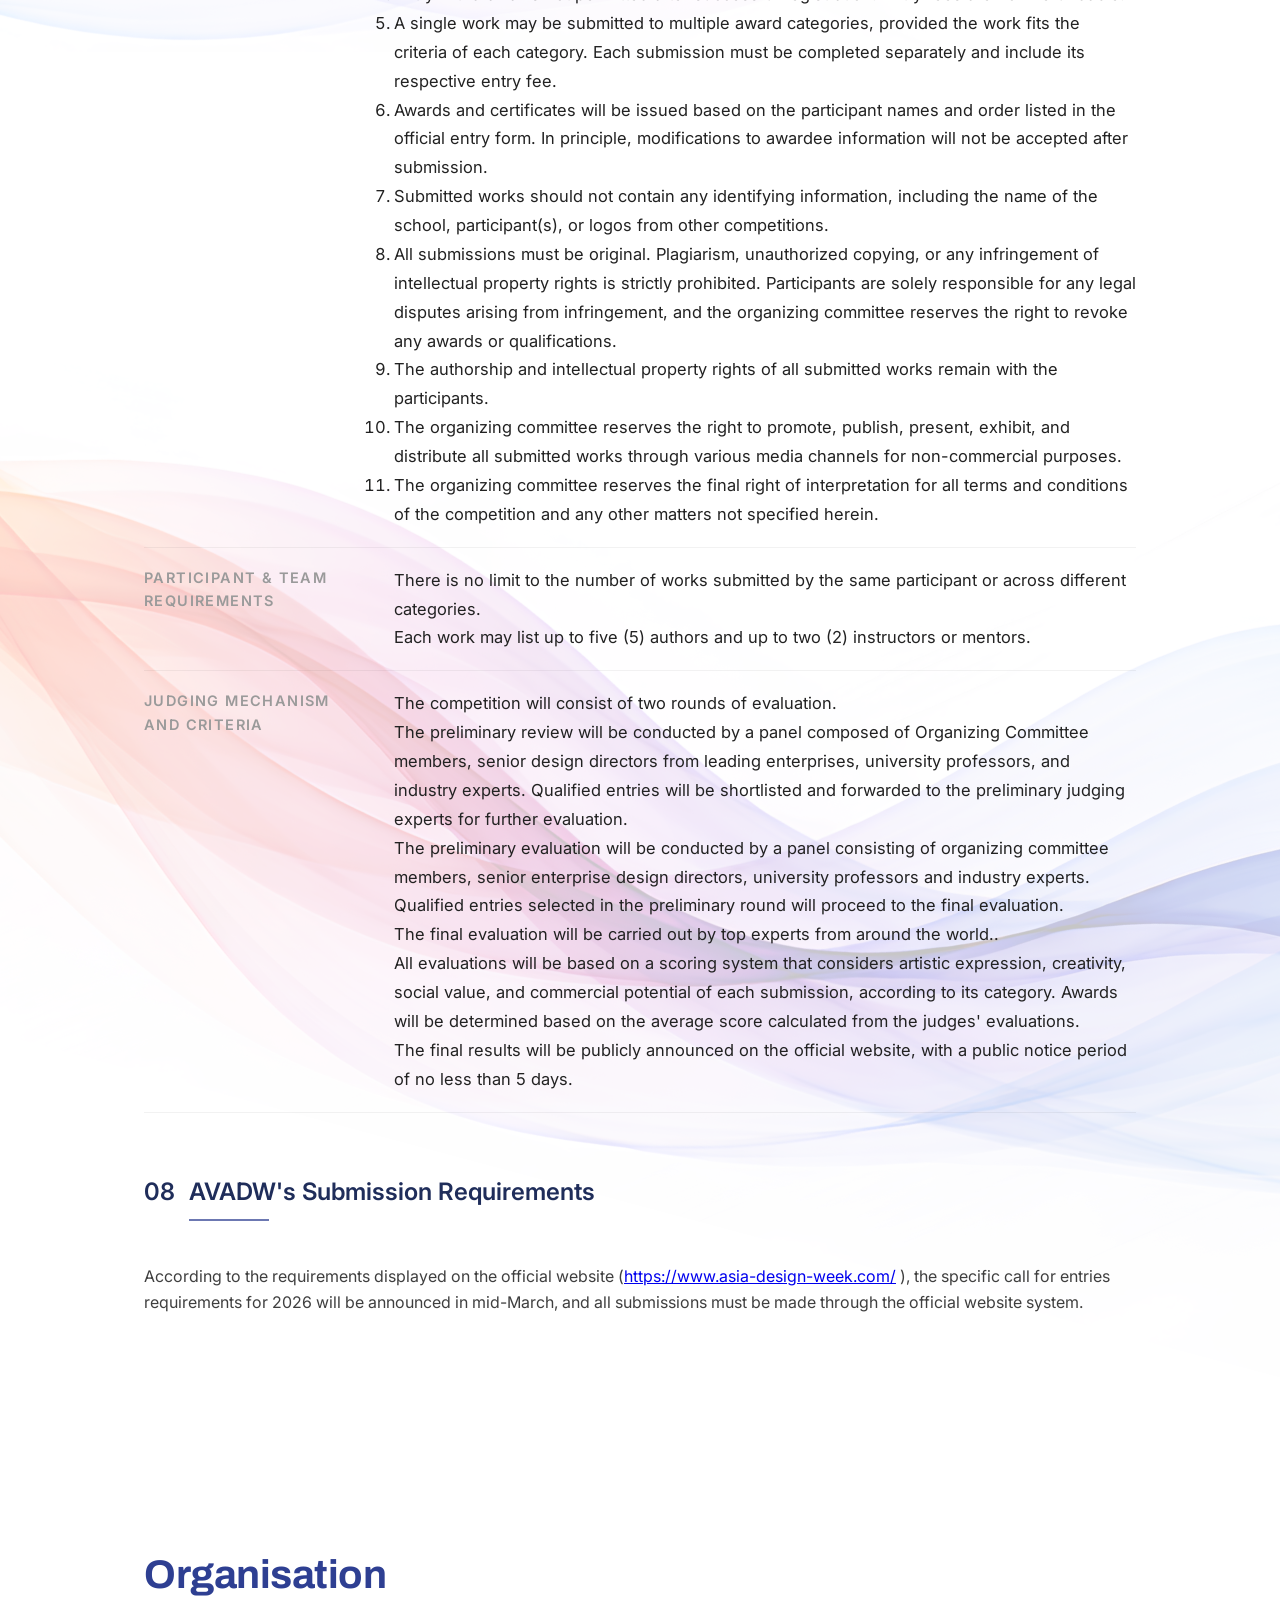
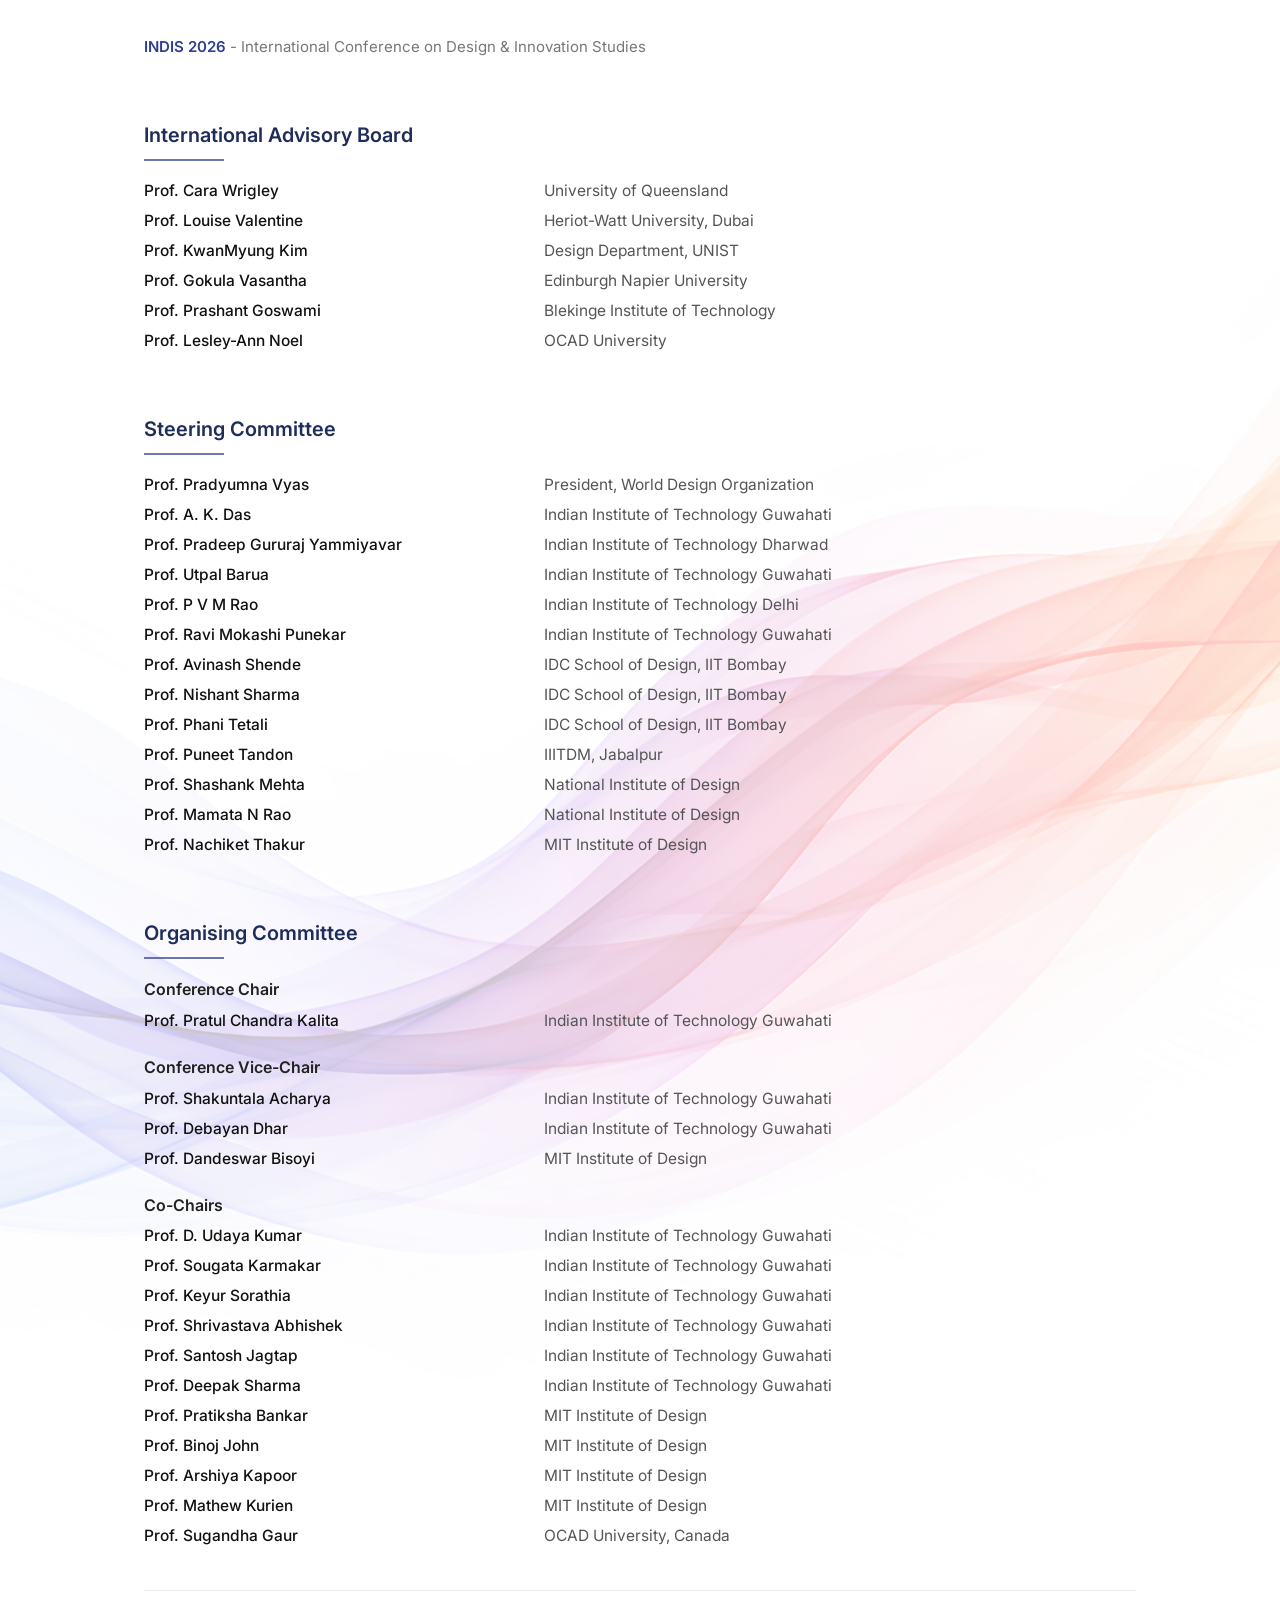
==== commit 9141a677: "track chair changes" ====
--- a/index.html
+++ b/index.html
@@ -272,7 +272,7 @@
               </div>
               <div class="topic-card">
                 <div class="topic-badge">
-                  <p>Human Factors & Ergonomics</p>
+                  <p>Human Factors And Ergonomics</p>
                 </div>
                 <div class="topic-description">
                   <p>
--- a/css/style.css
+++ b/css/style.css
@@ -3397,12 +3397,11 @@
 }
 
 .date-card.expired {
-    opacity: 0.6; /* subtle fade */
     text-decoration: line-through;
-    color: #888; /* optional muted color */
+    
 }
 
 .date-card.expired .dates {
     text-decoration: line-through;
-    color: #888; /* optional muted color */
+    
 }
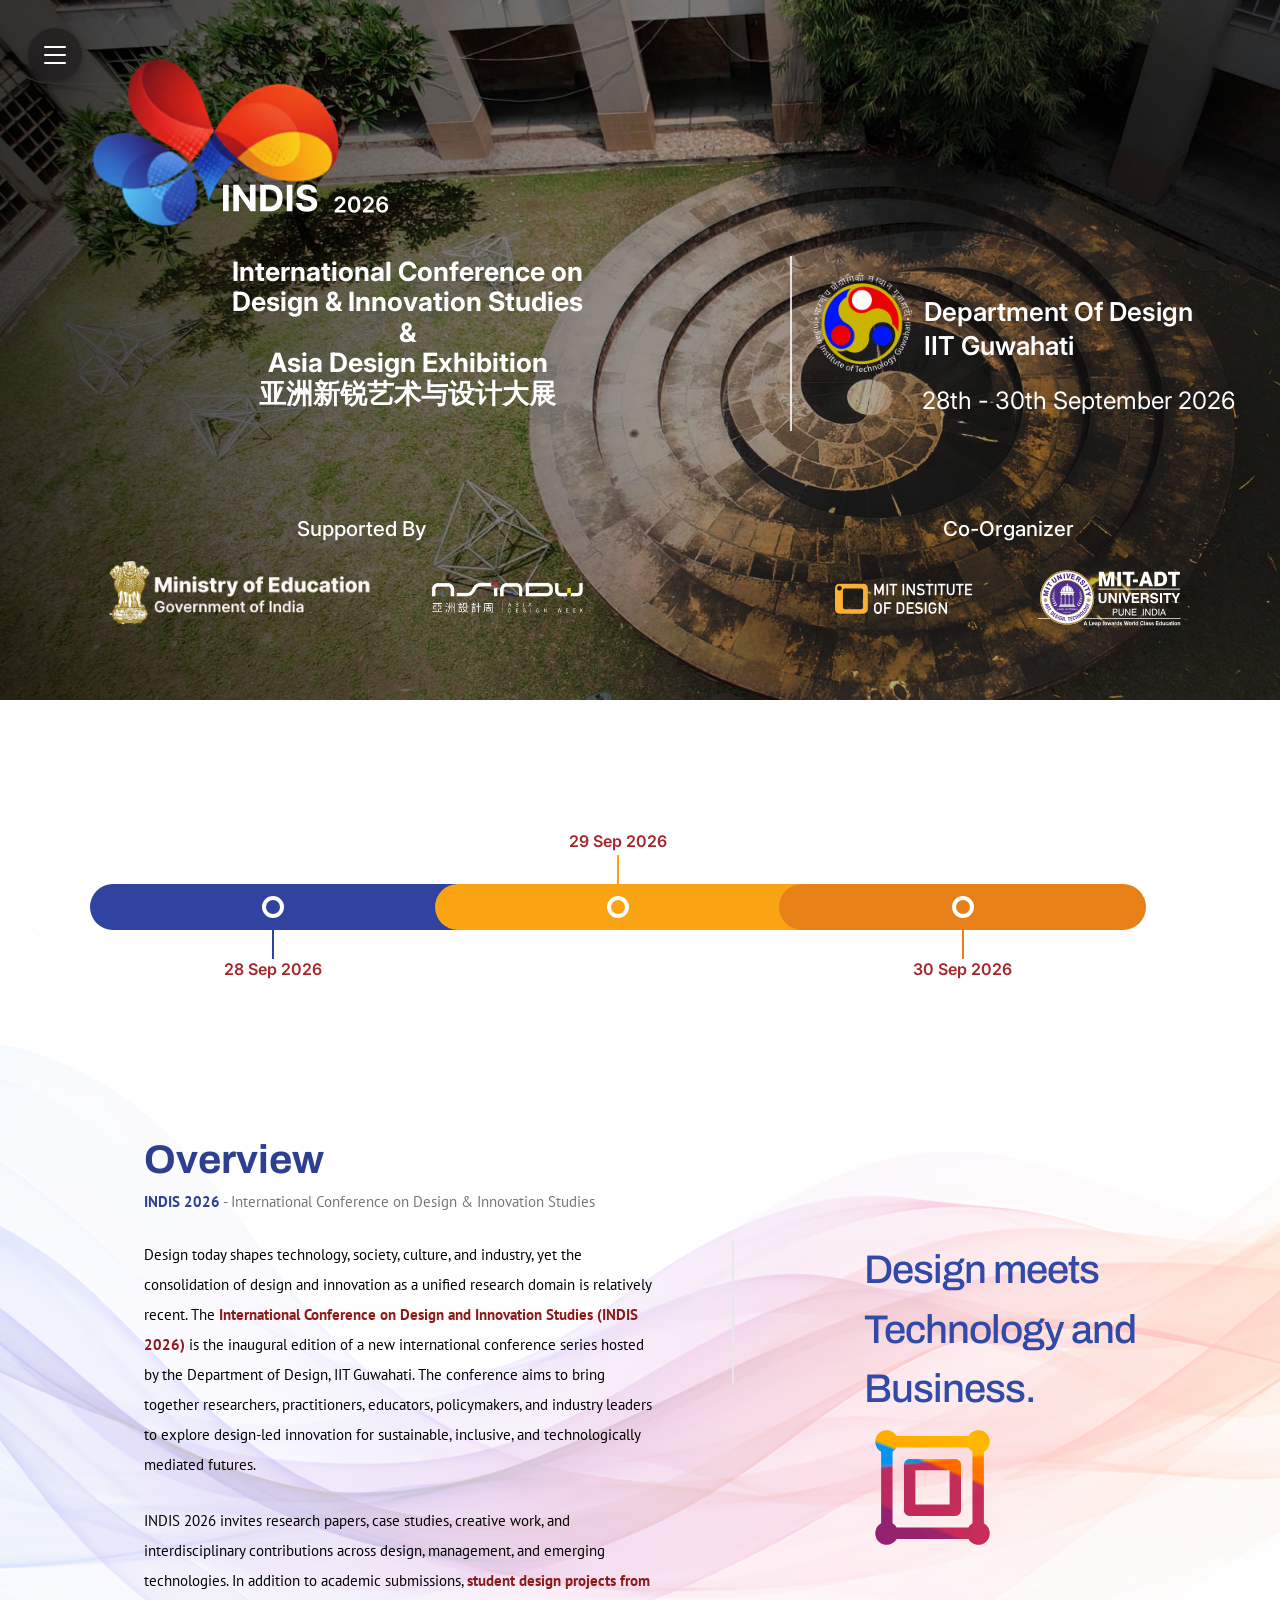
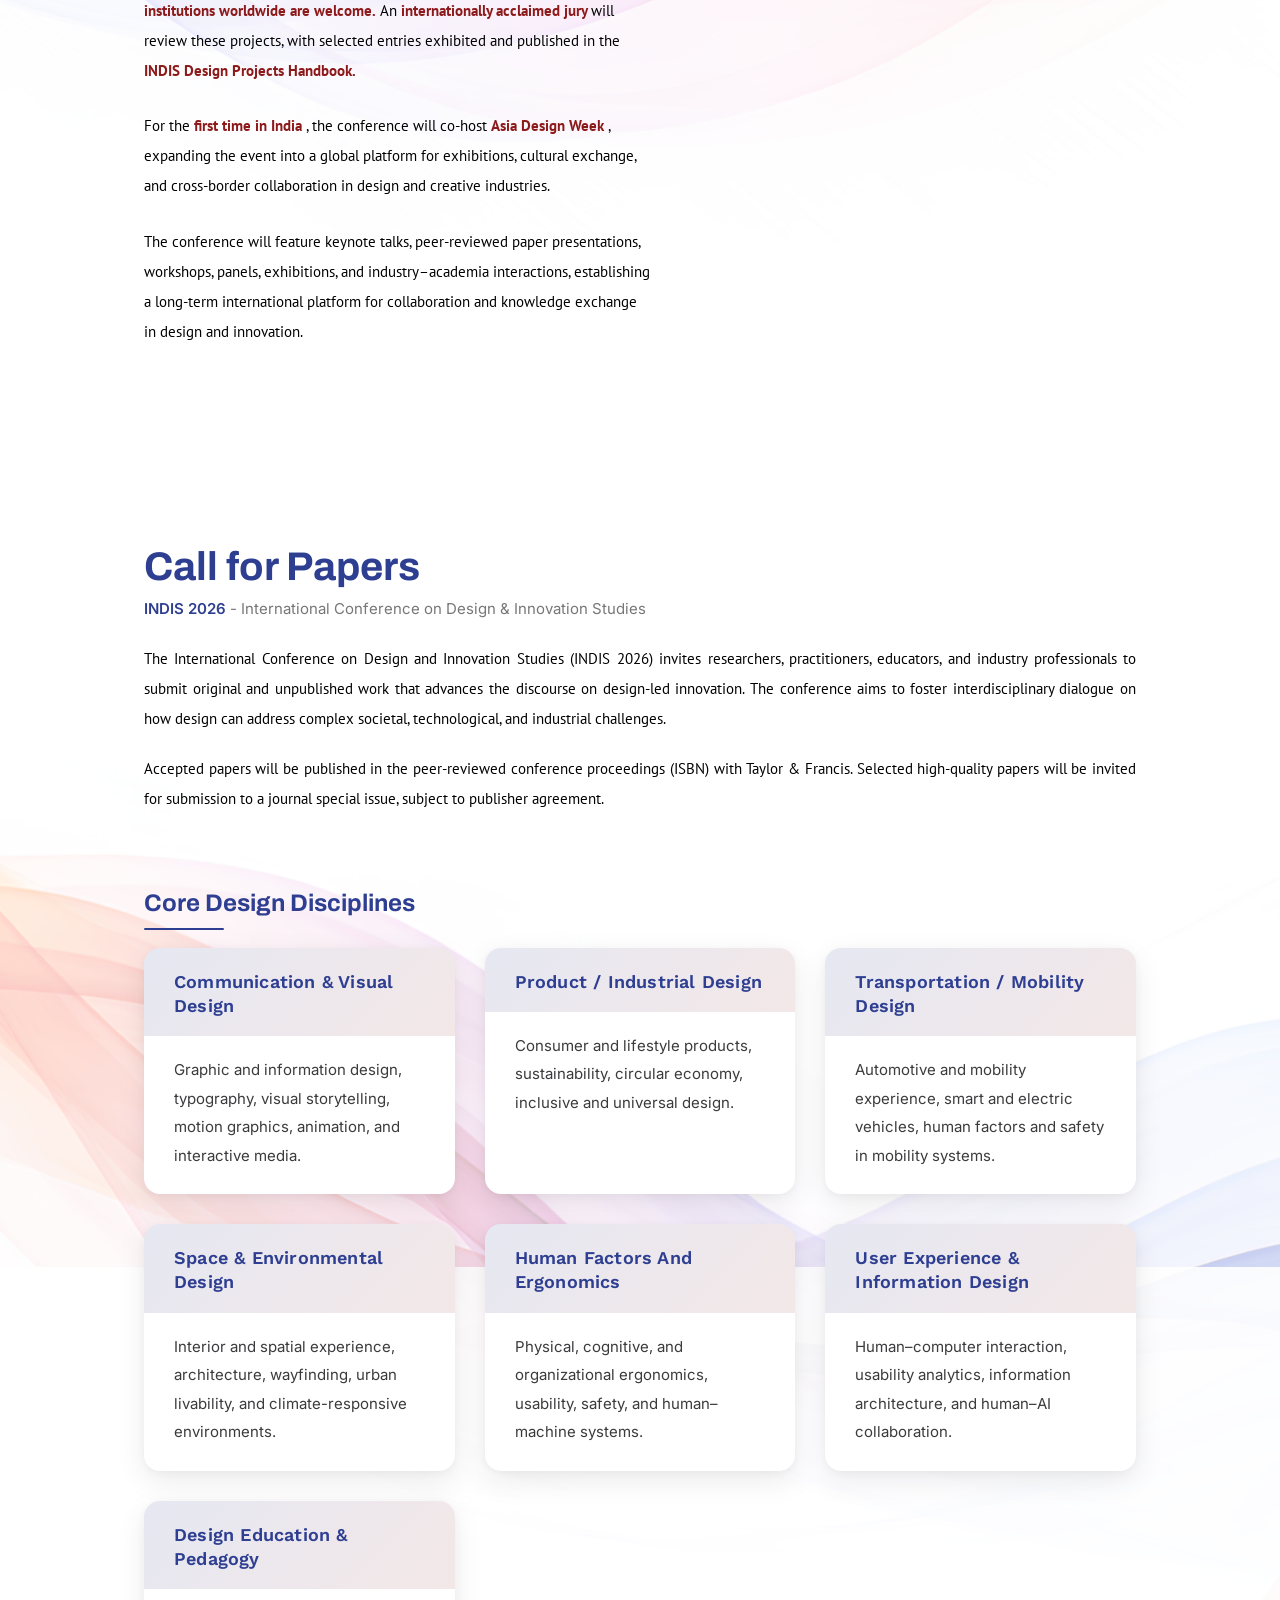
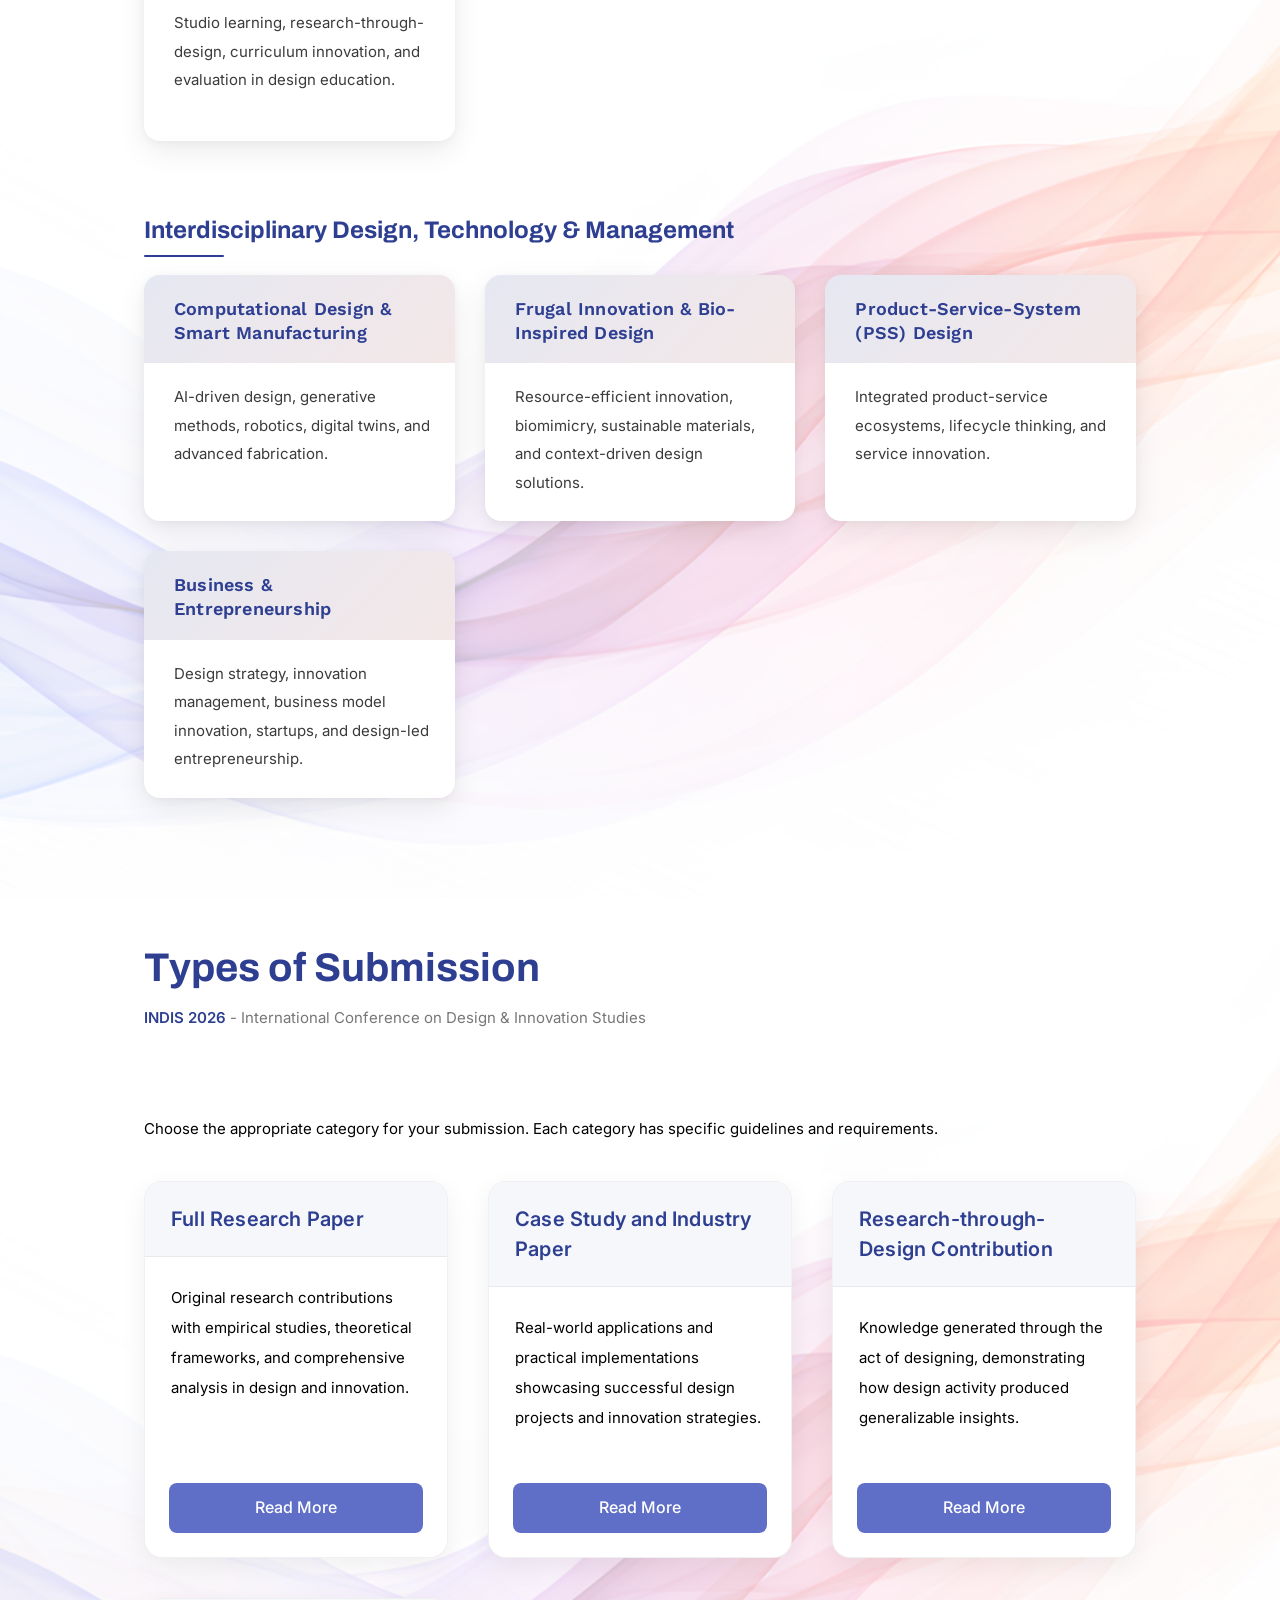
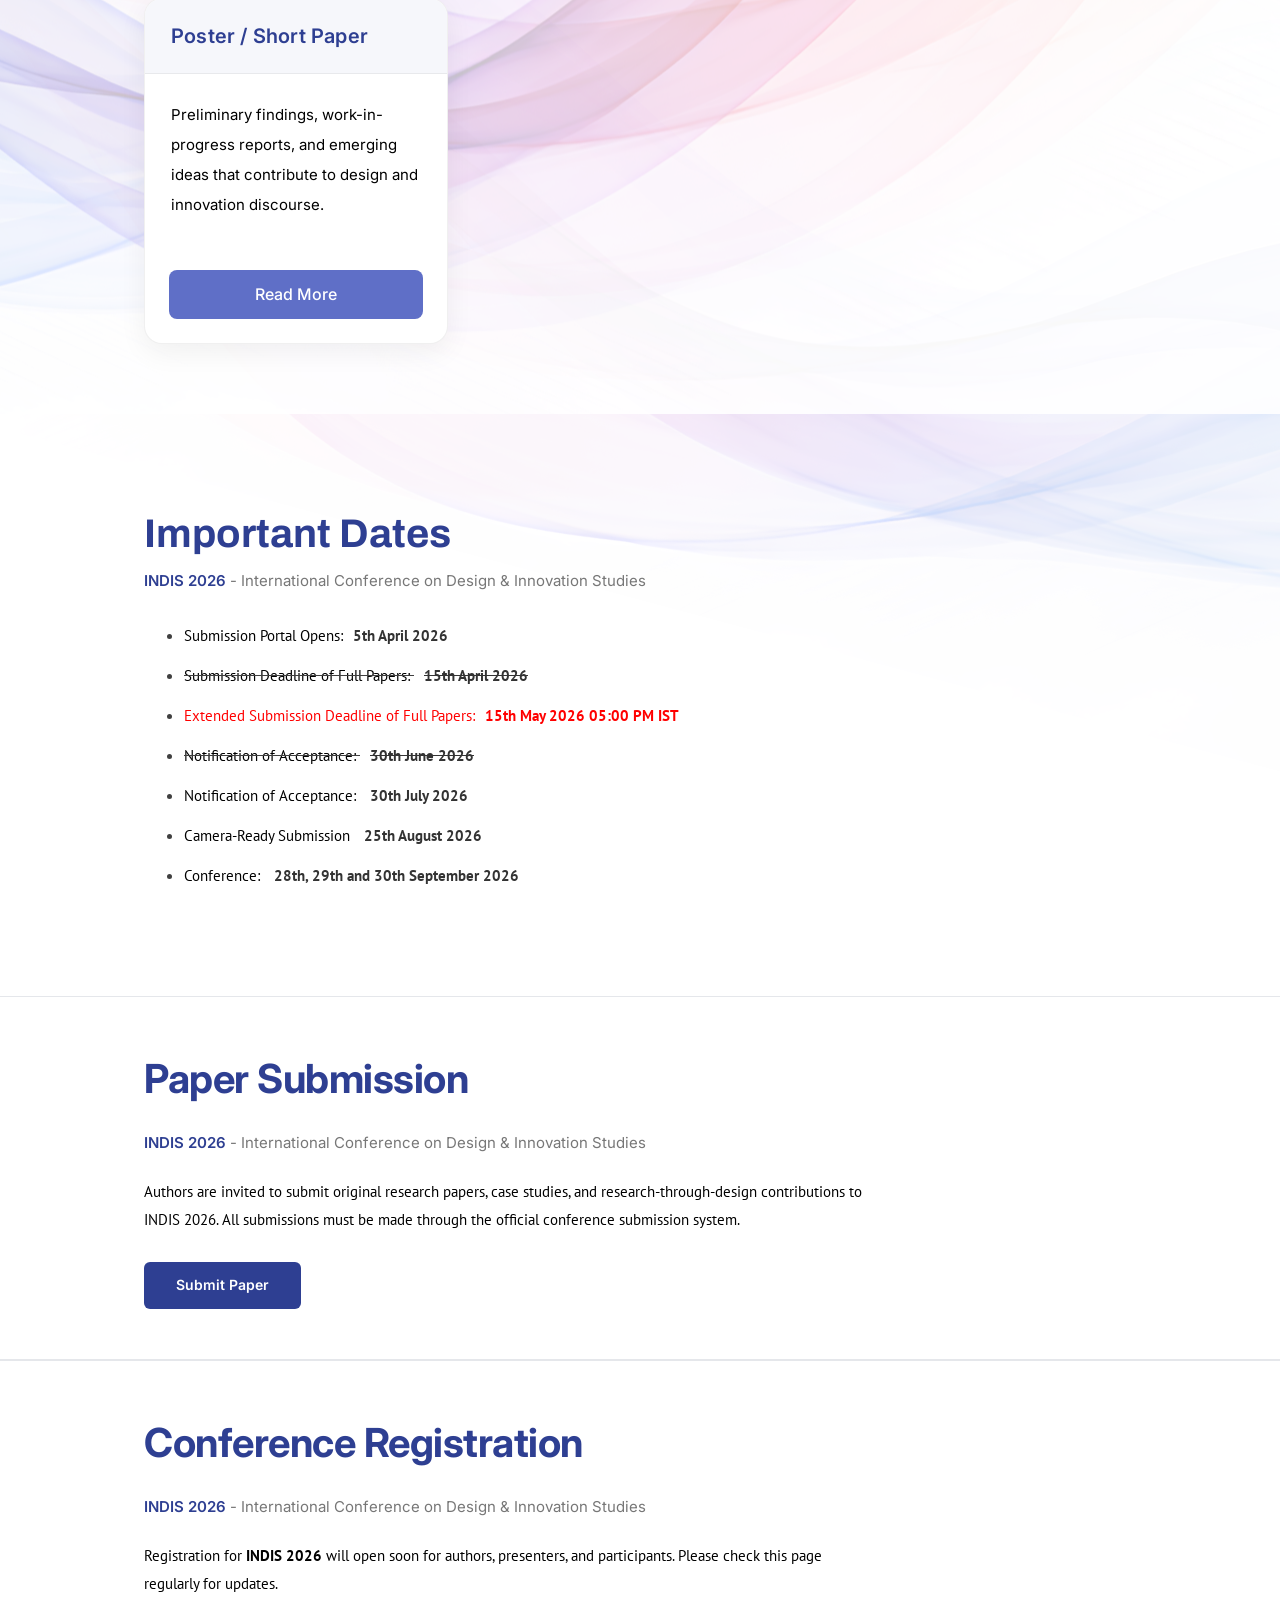
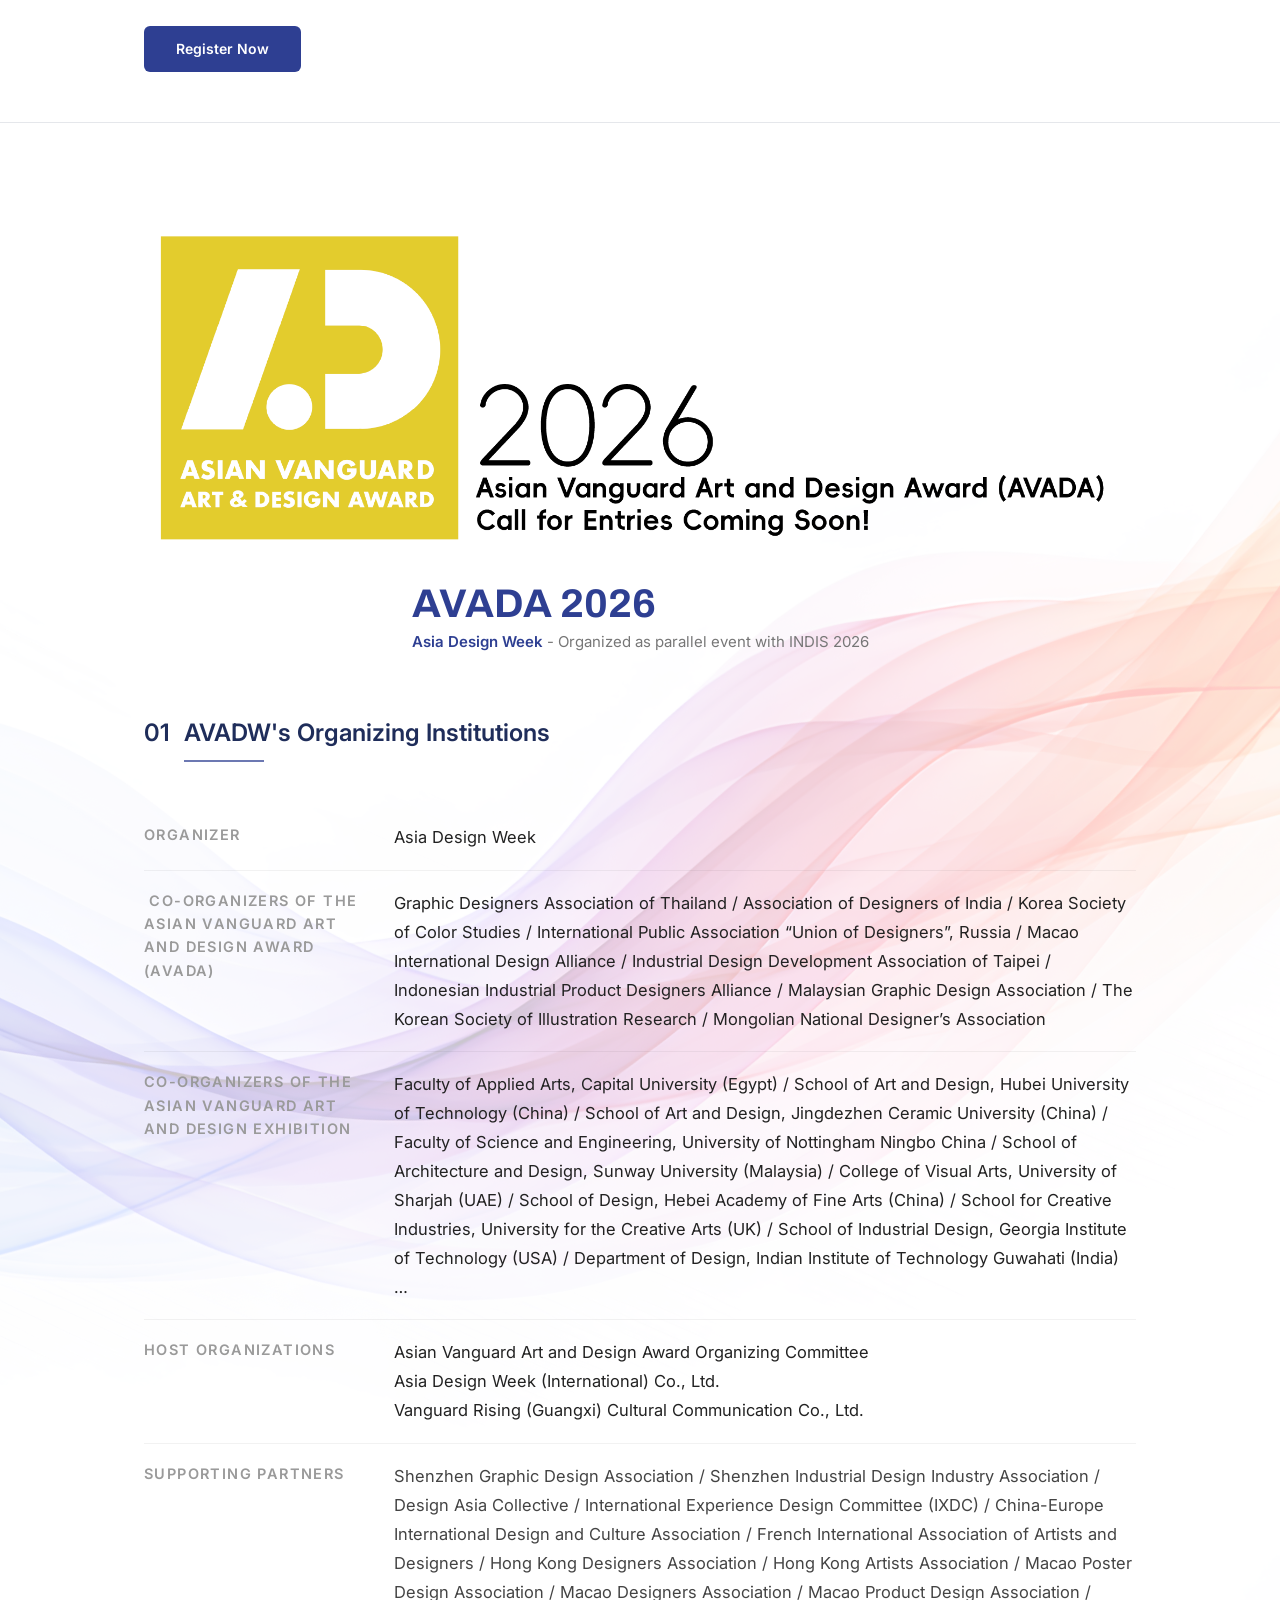
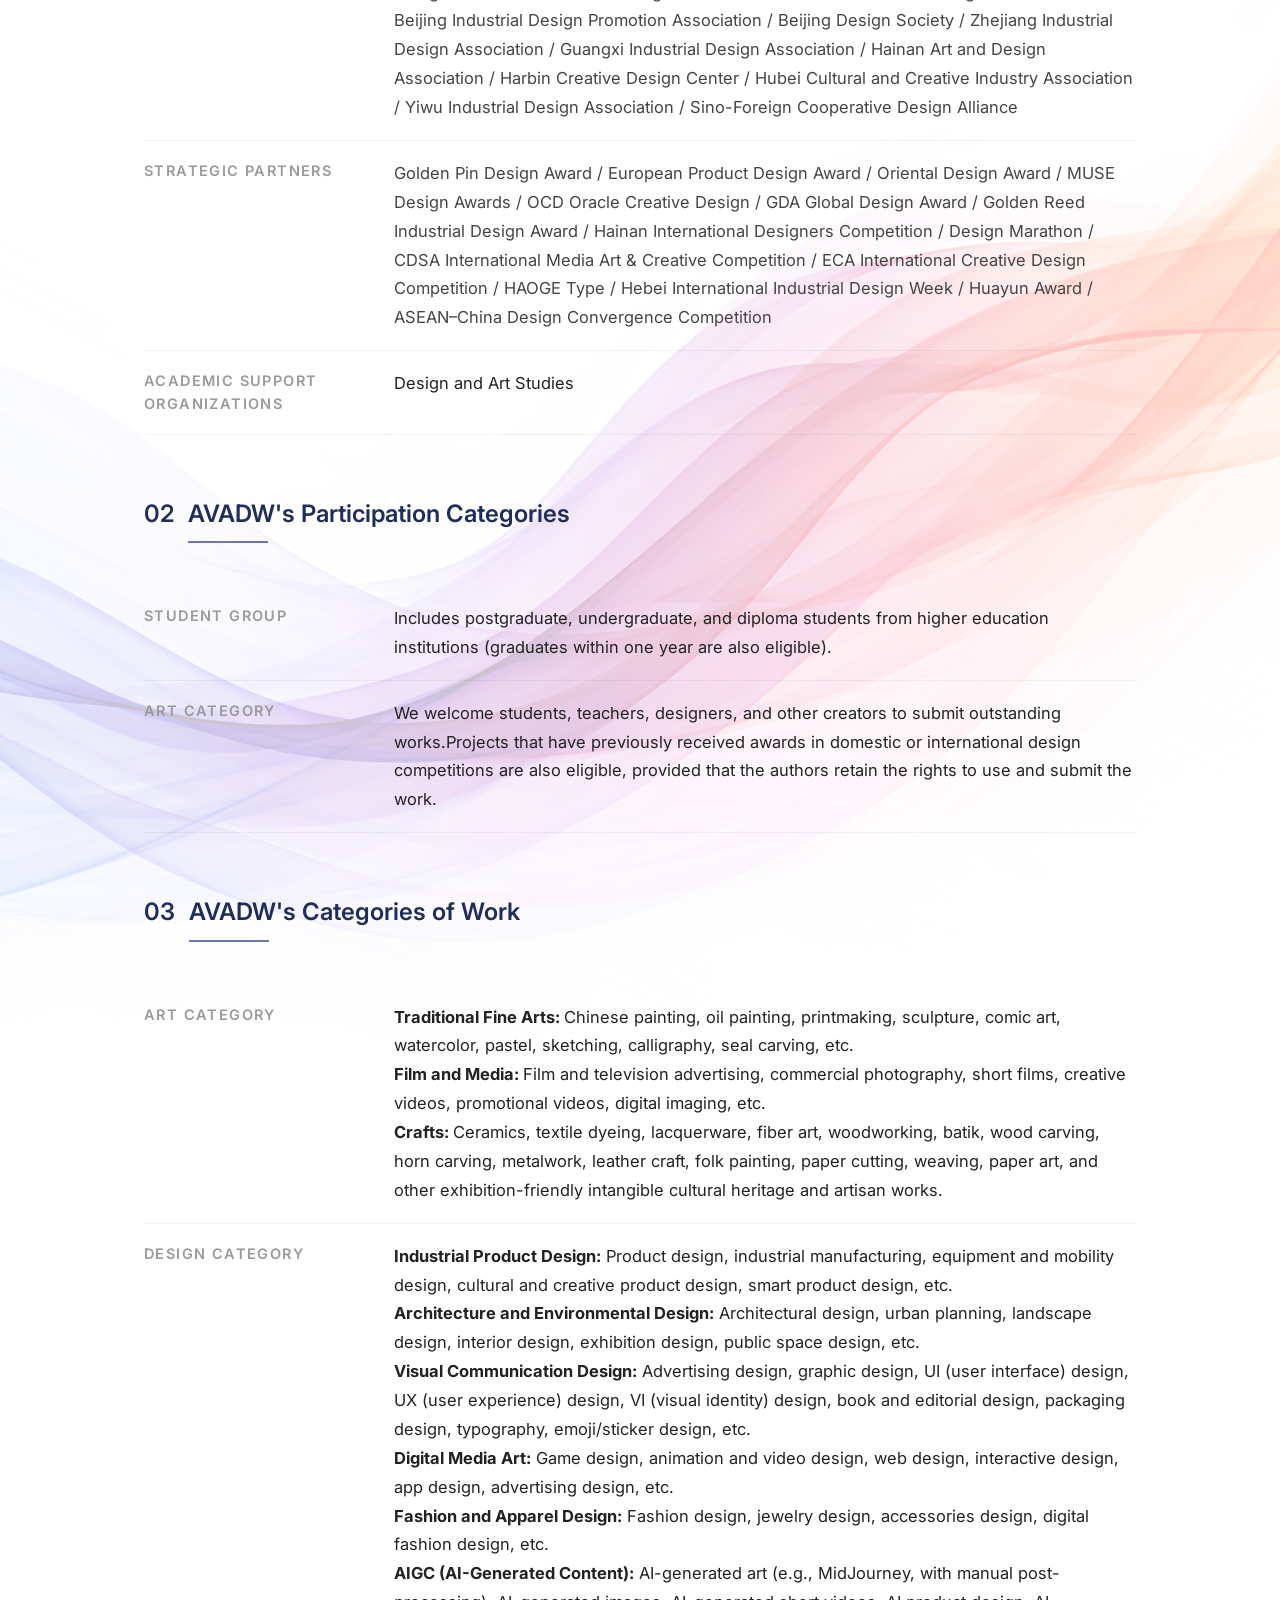
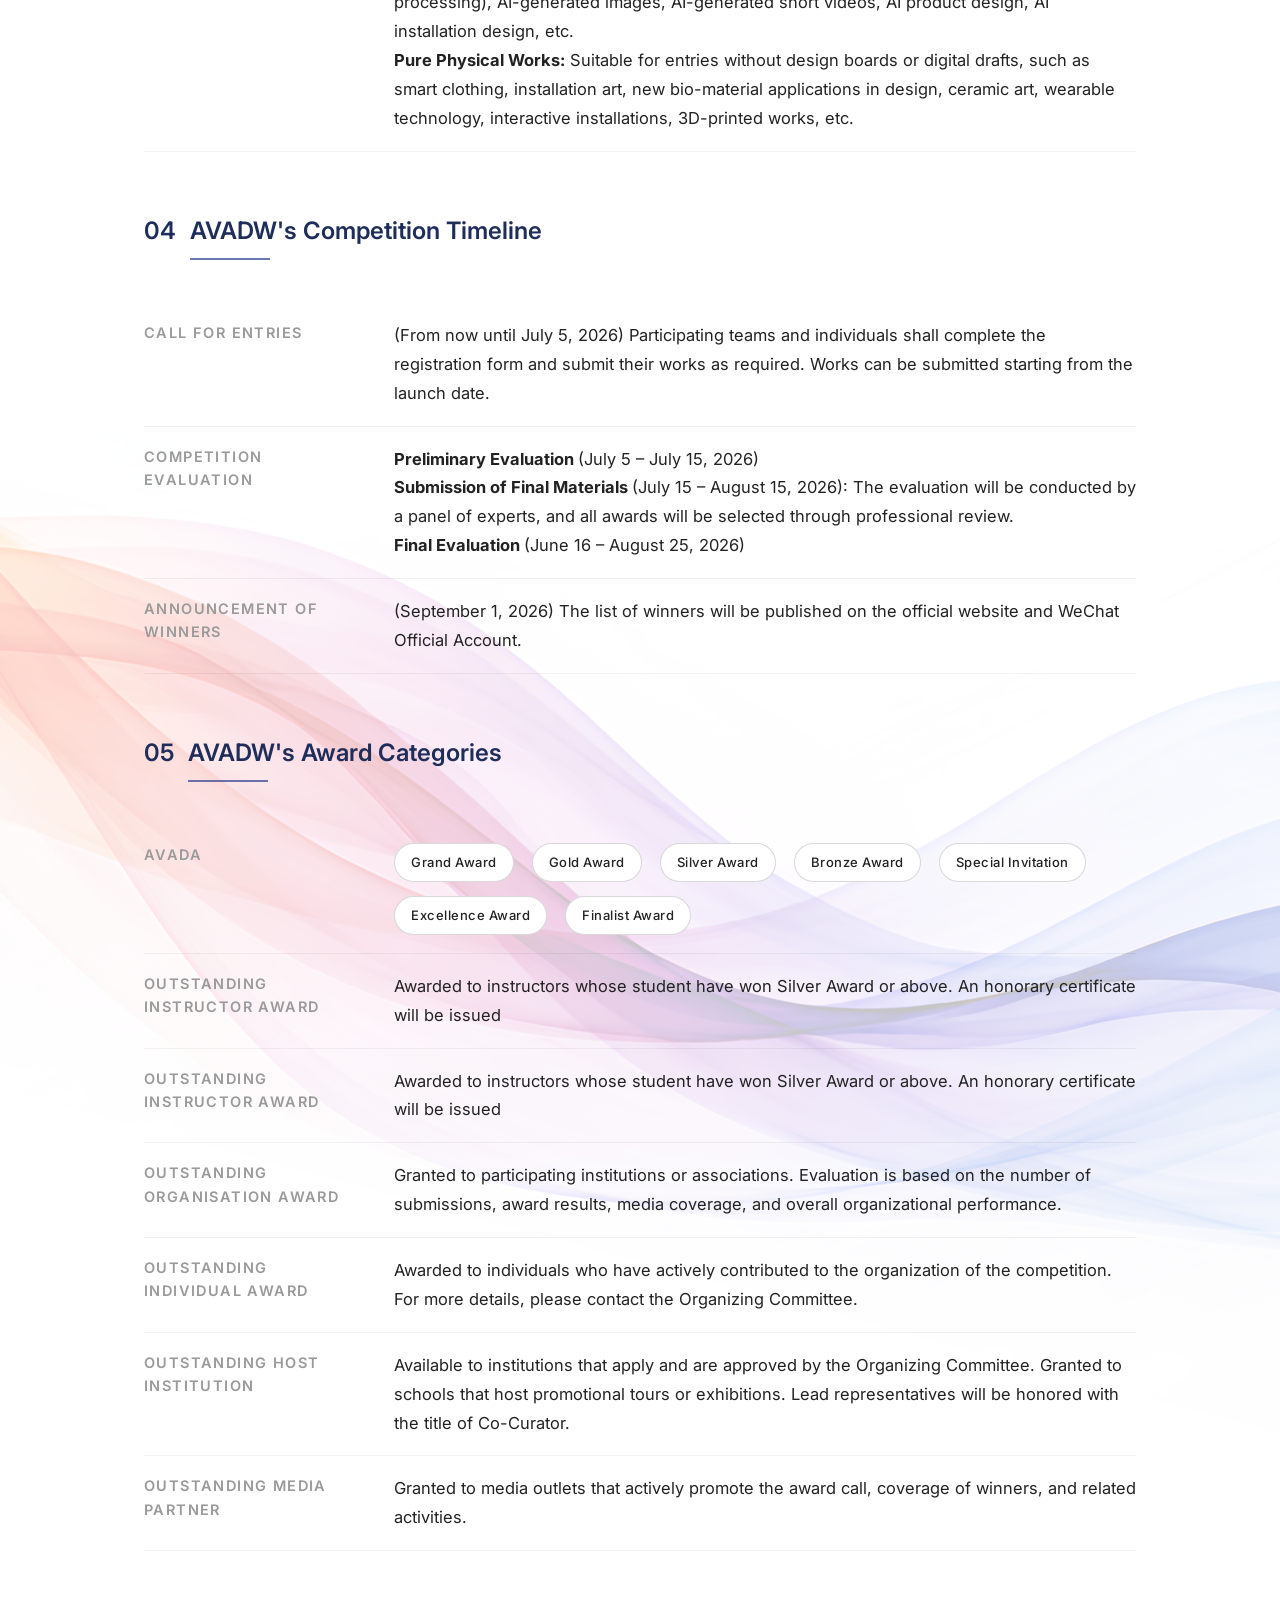
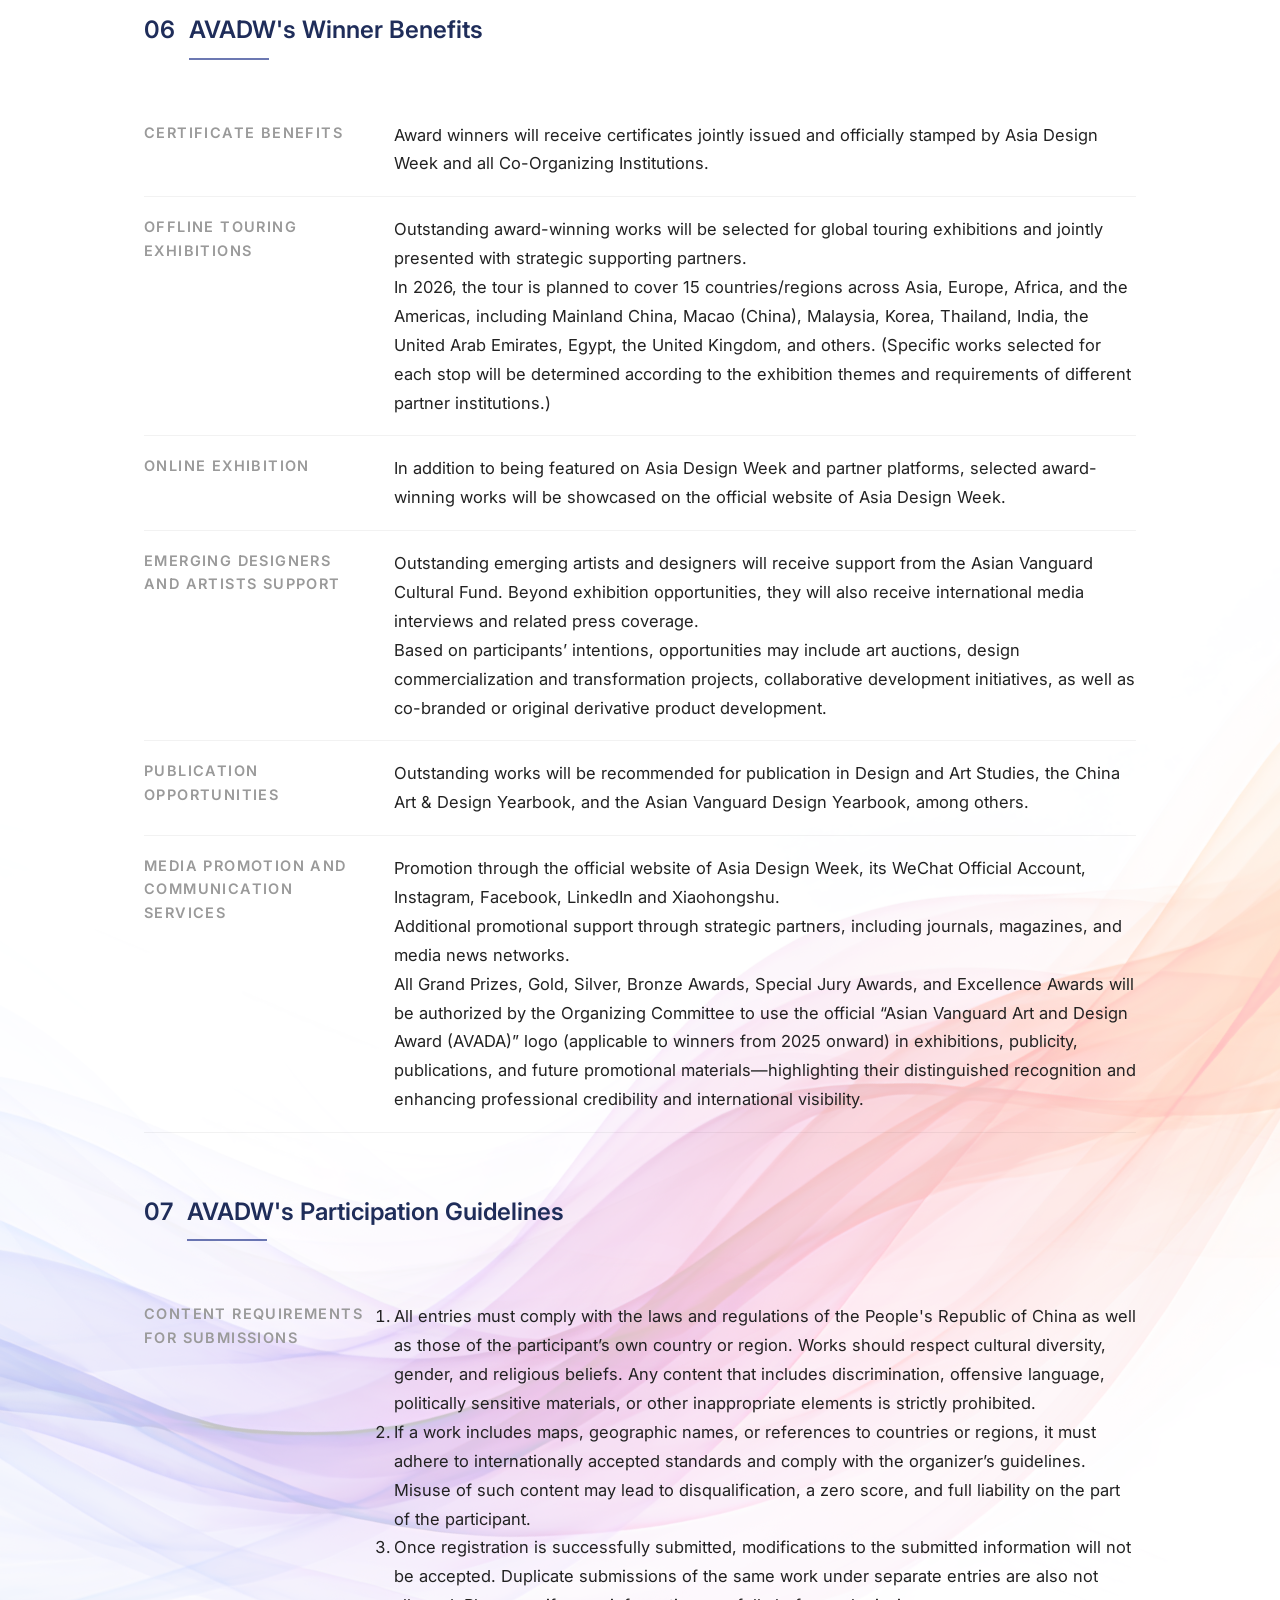
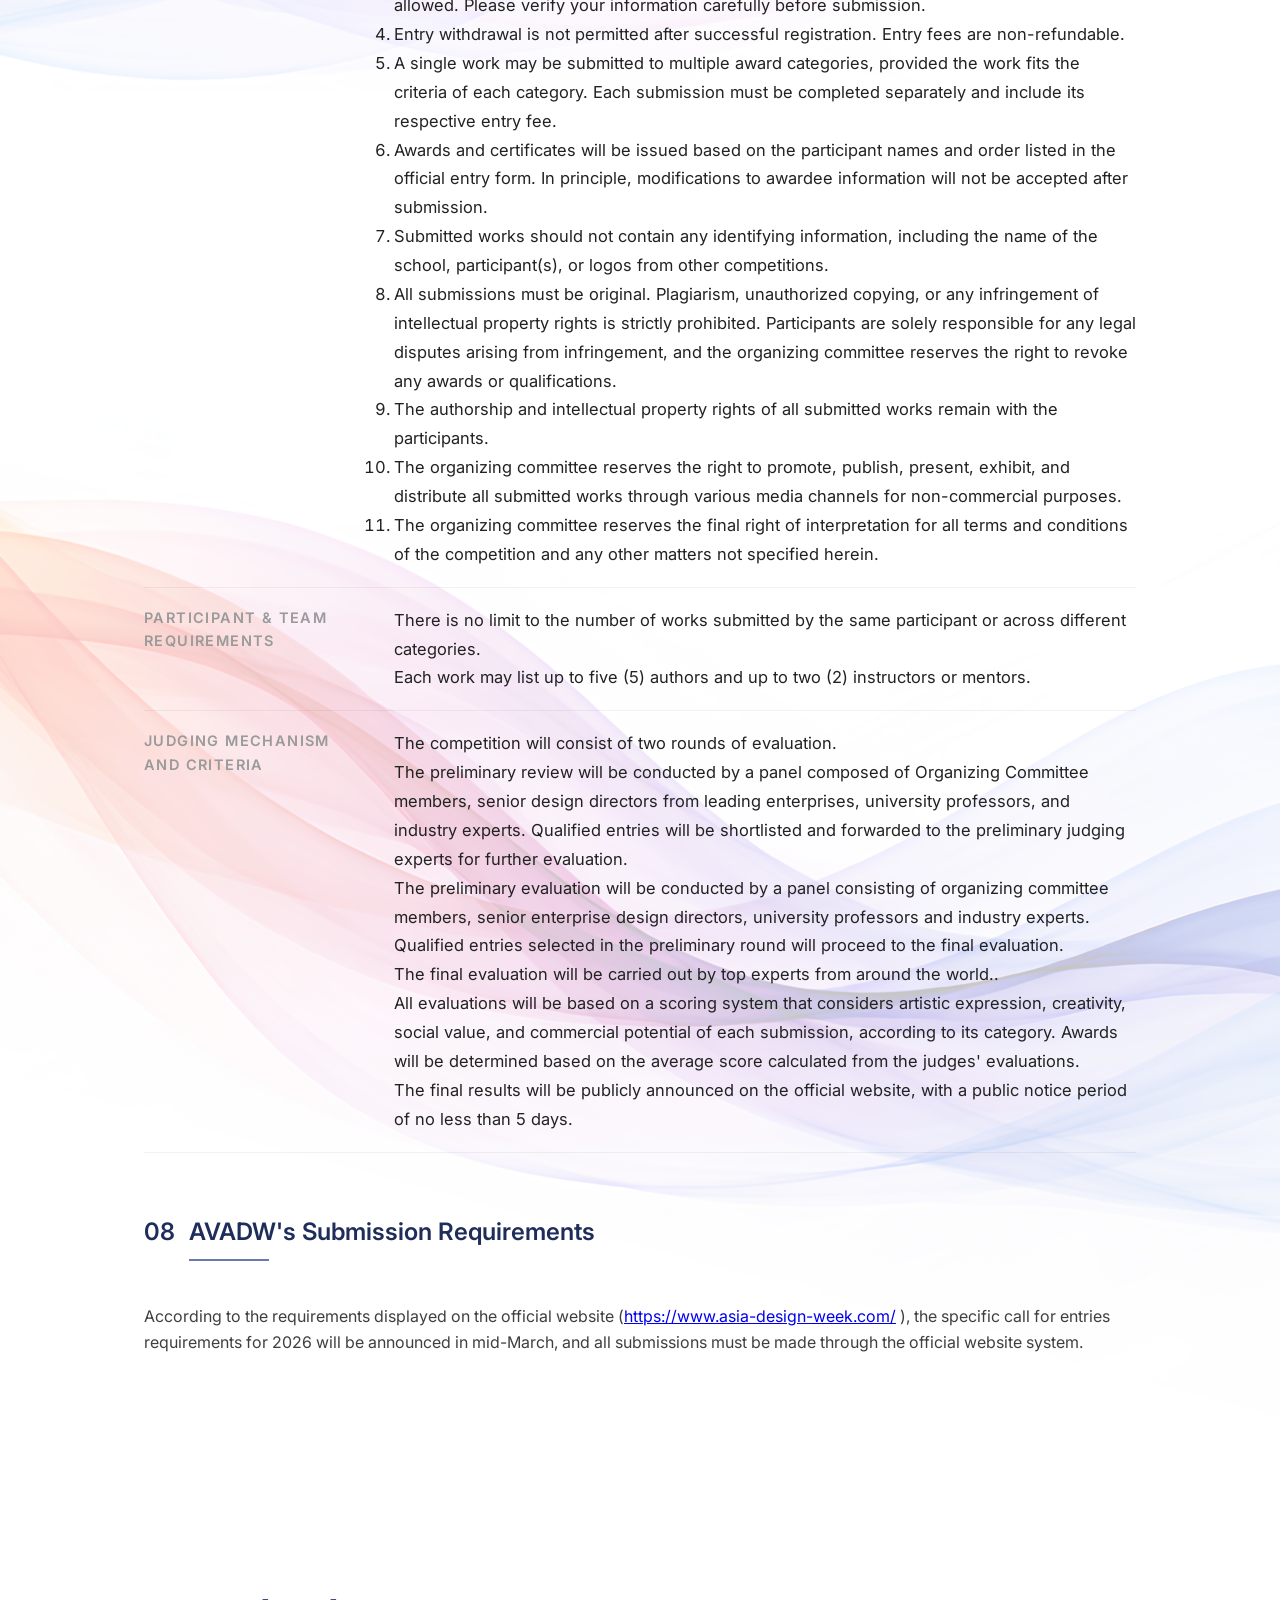
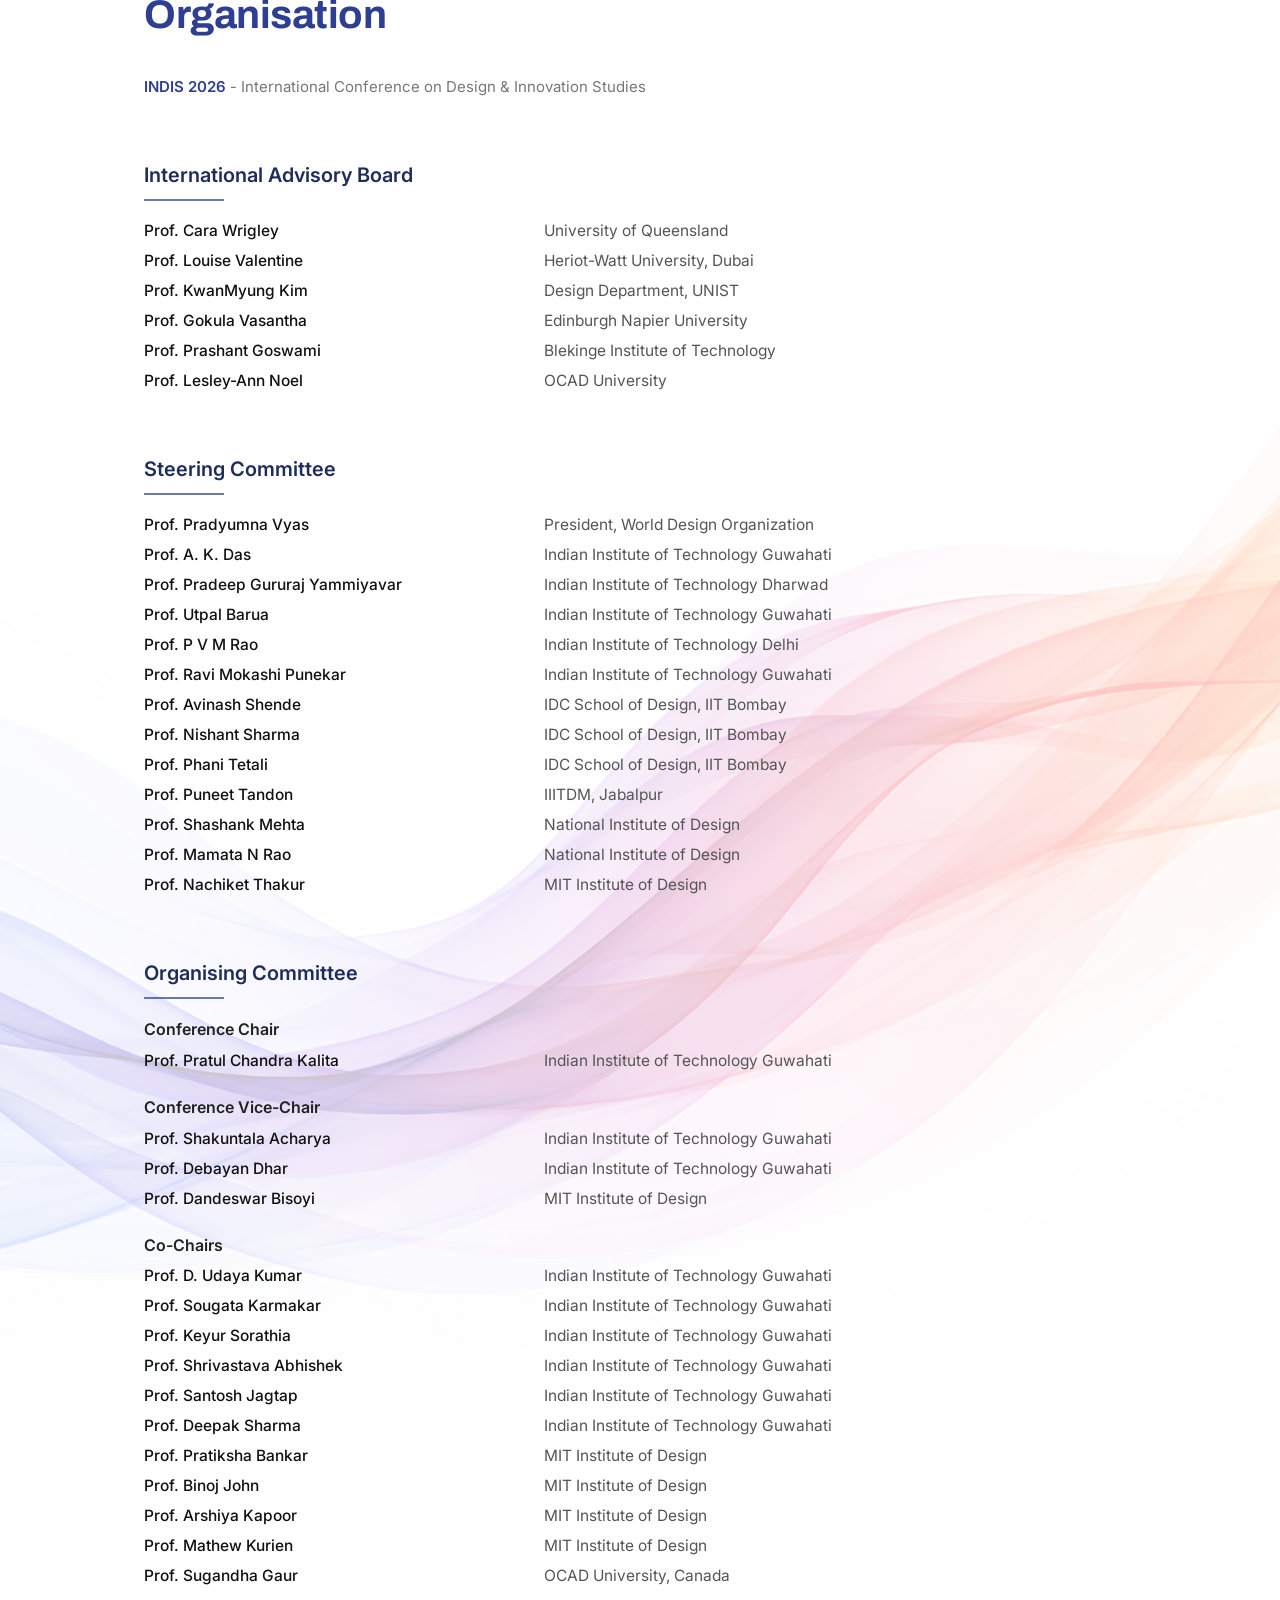
==== commit 63849958: "req changes" ====
--- a/index.html
+++ b/index.html
@@ -507,10 +507,16 @@
           <li class="date-card">
             <p style="color:red;">Extended Submission Deadline of Full Papers:<span class="dates" style="color:red;">15th May 2026 05:00 PM IST</span></p>
           </li>
+          <li class="date-card expired">
+            <p>
+              Notification of Acceptance:
+              <span class="dates">30th June 2026</span>
+            </p>
+          </li>
           <li class="date-card">
             <p>
               Notification of Acceptance:
-              <span class="dates">30th June 2026 </span>
+              <span class="dates">30th July 2026 </span>
             </p>
           </li>
           <li class="date-card">
